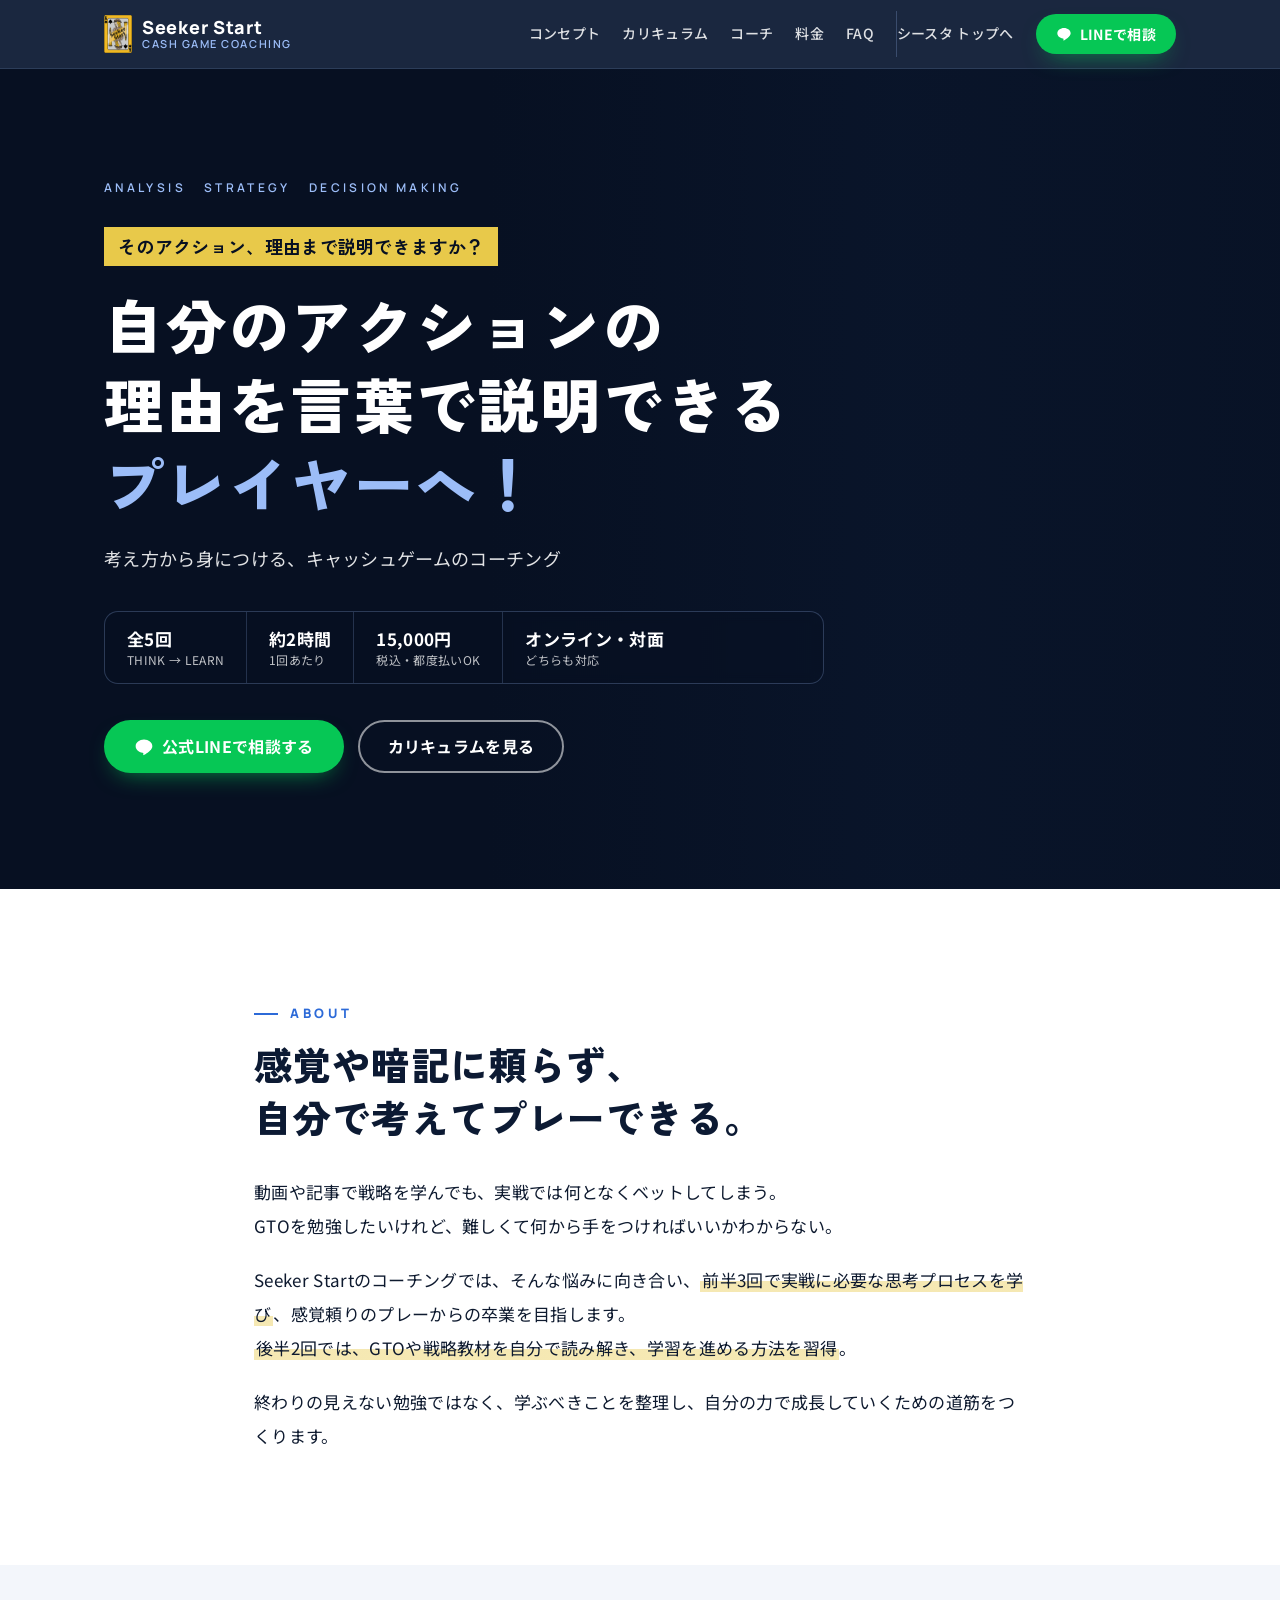
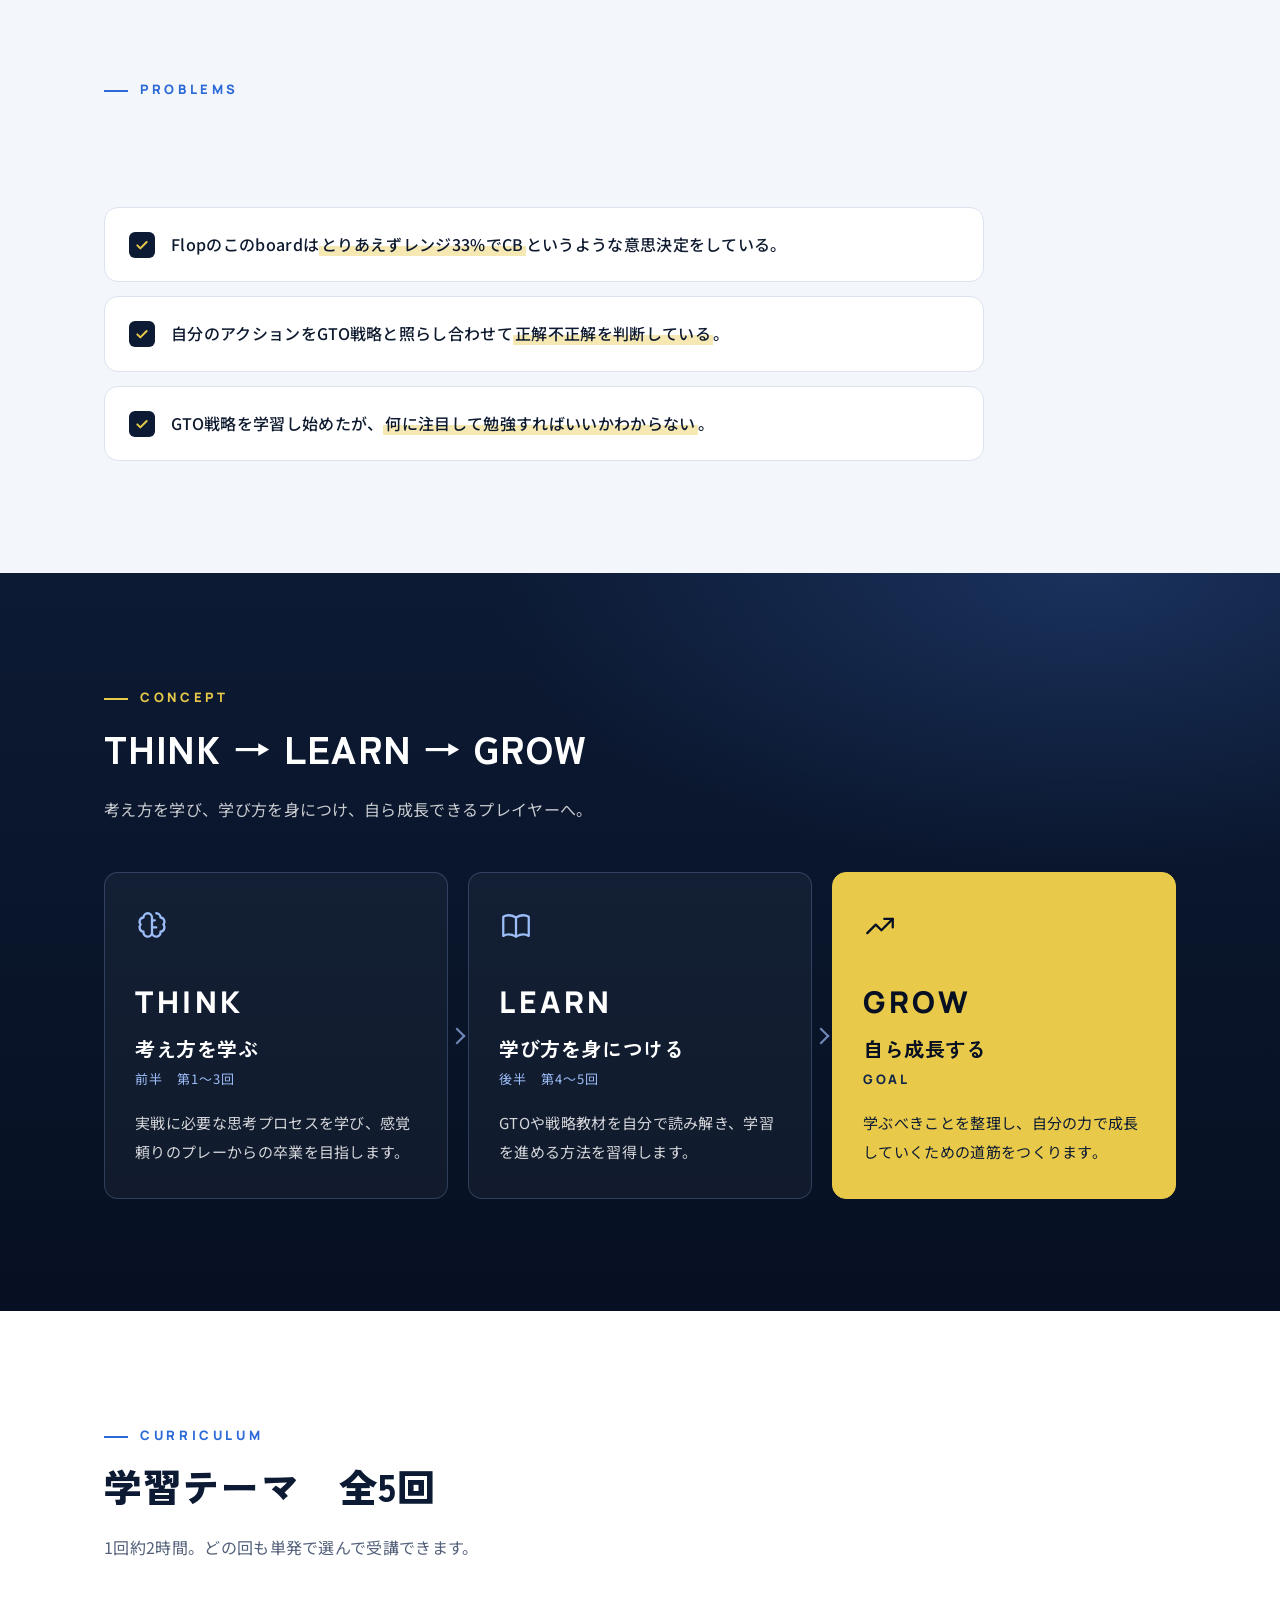
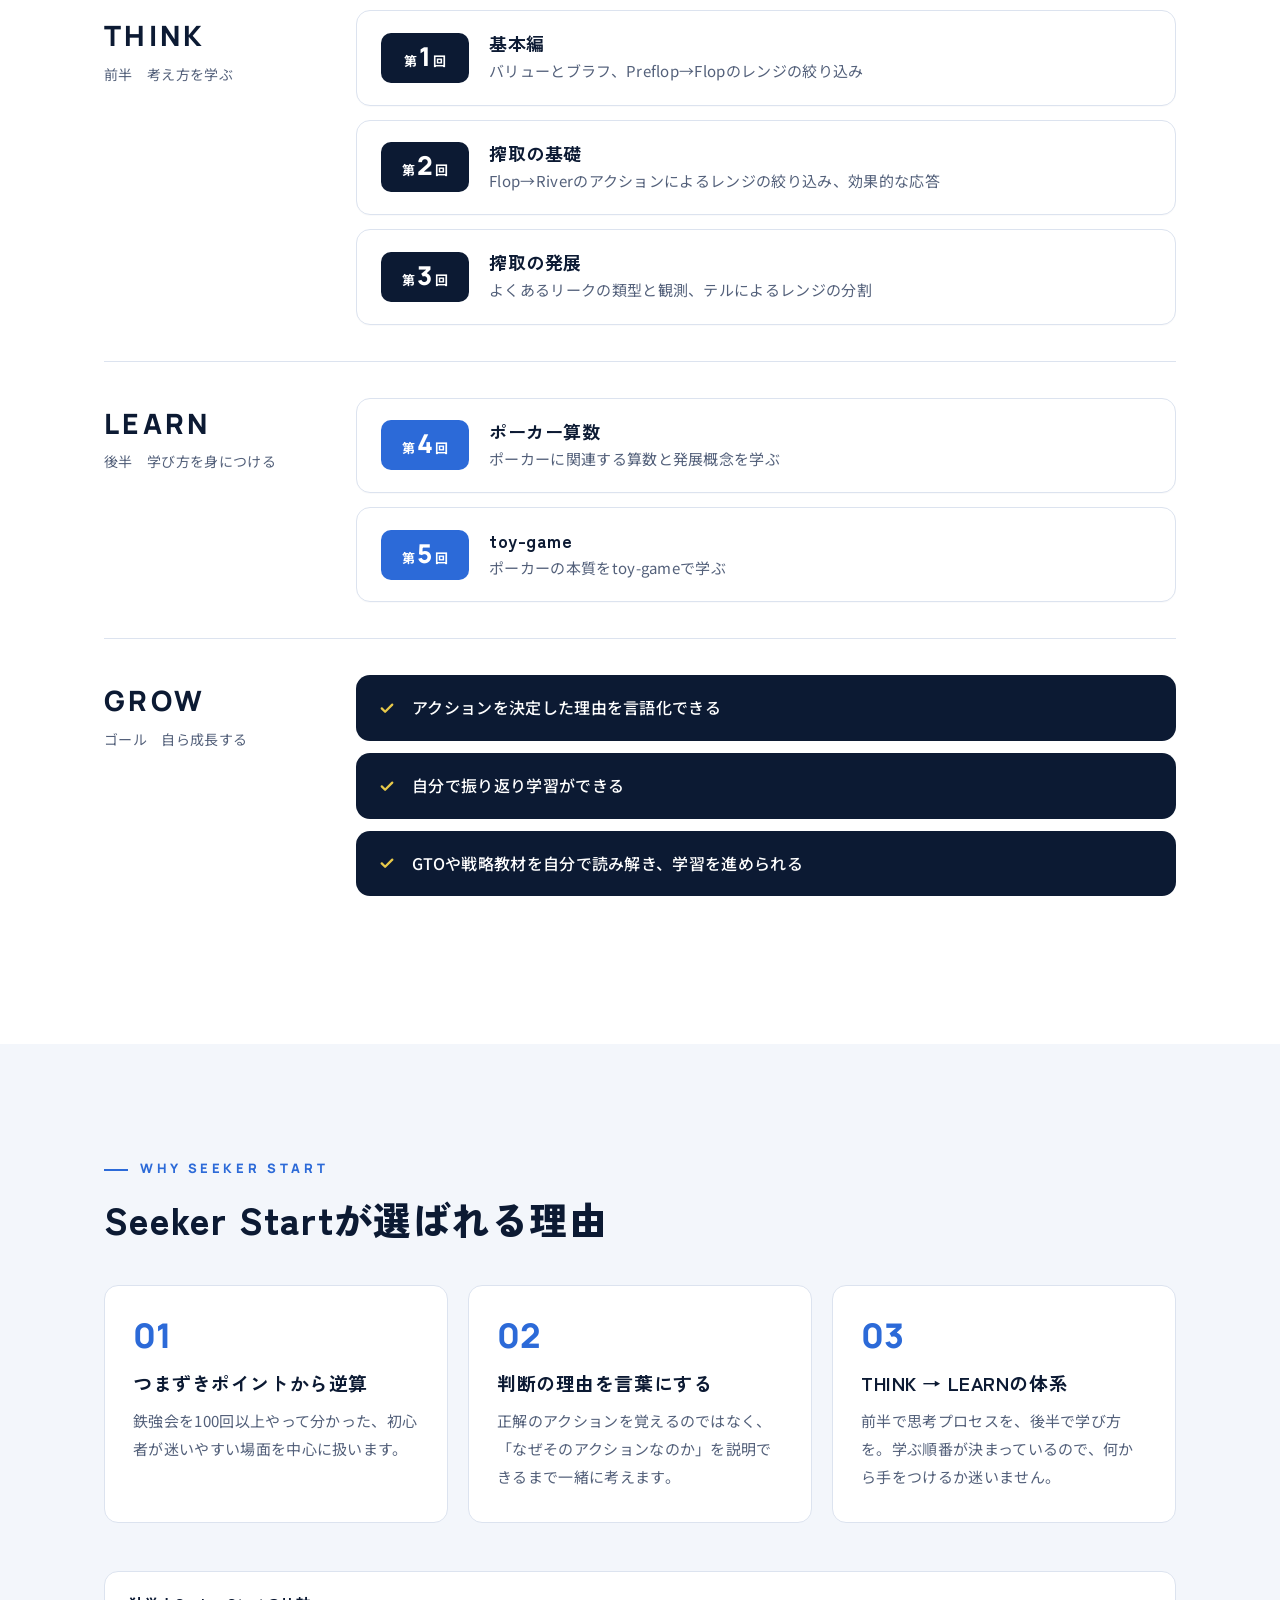
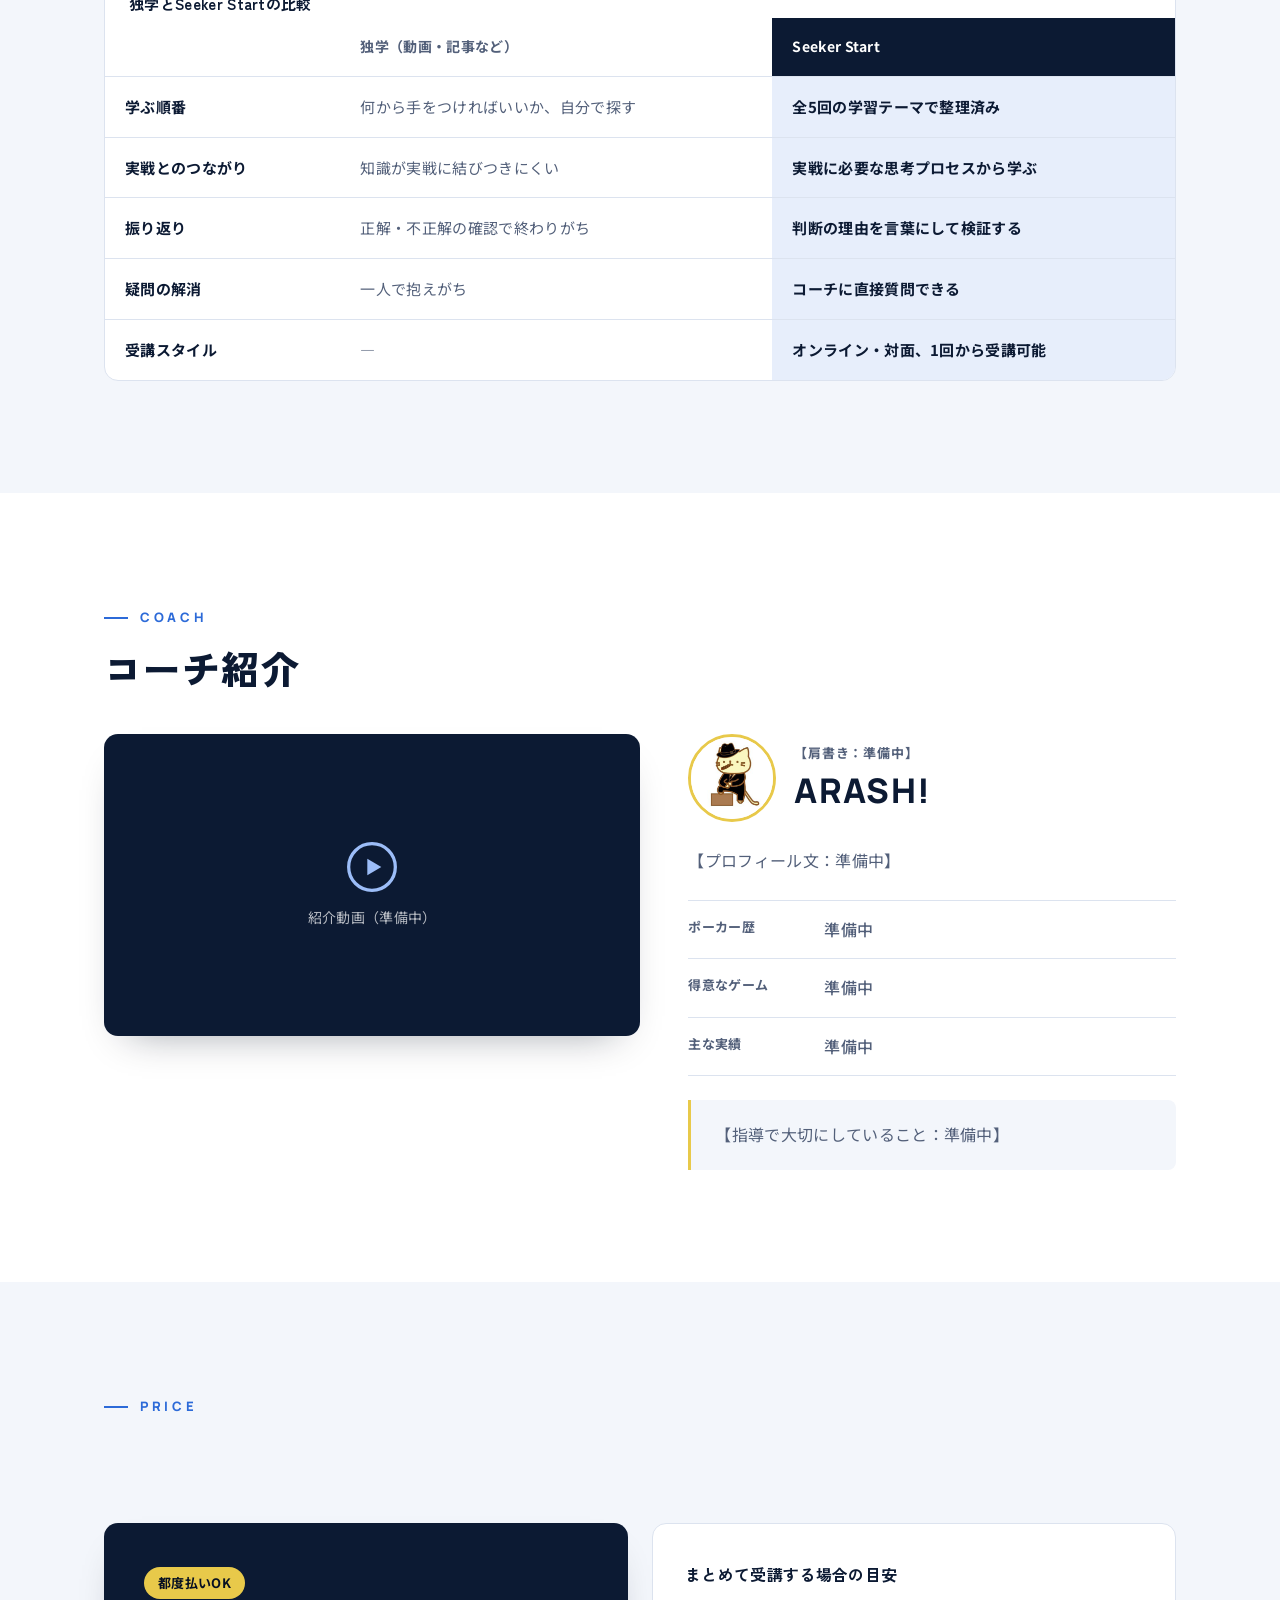
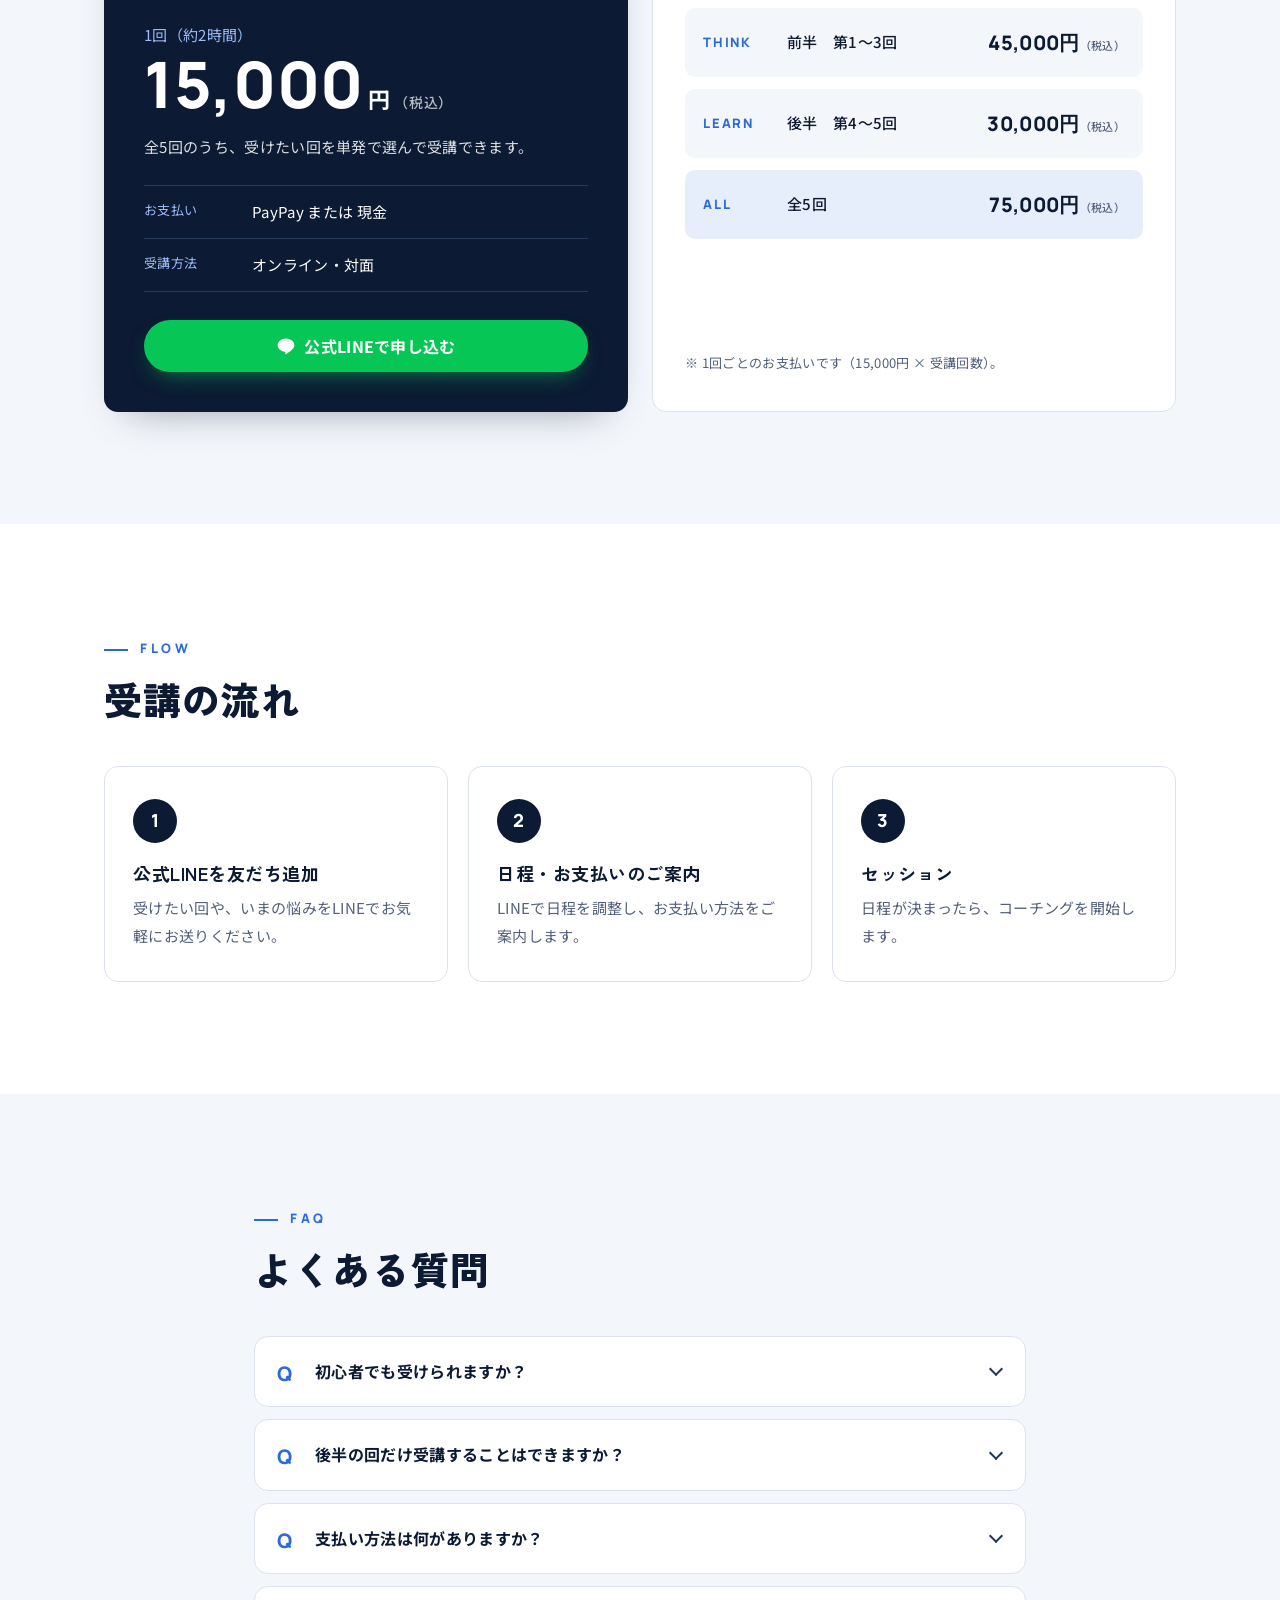
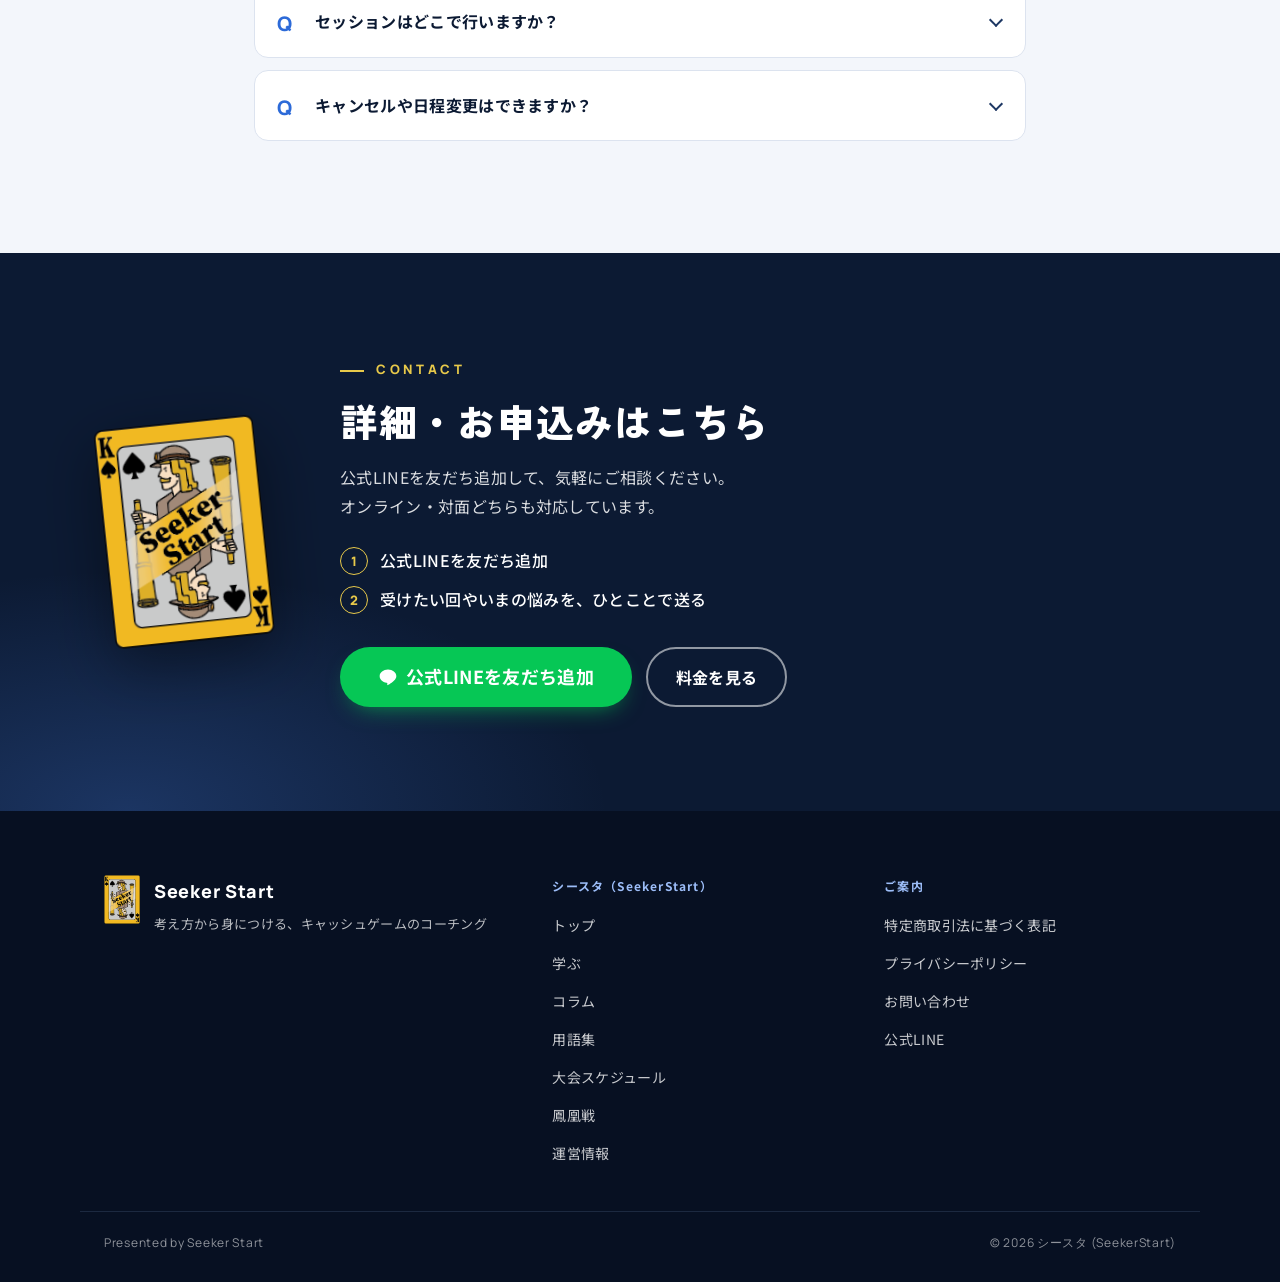
==== index.html @ 3600957d "こんな「壁」を3項目に変更 Co-Authored-By: Claude Opus 5.5 <noreply@anthropic.com> Claude-Session: https://claude" ====
<!doctype html>
<html lang="ja">
<head>
<meta charset="utf-8">
<meta name="viewport" content="width=device-width, initial-scale=1">
<!-- 練習環境（限定公開）中は検索エンジンに出さない。本番公開時にこの1行を削除 -->
<meta name="robots" content="noindex, nofollow">
<title>Seeker Start｜考え方から身につける、キャッシュゲームのコーチング</title>
<meta name="description" content="自分のアクションの理由を言葉で説明できるプレイヤーへ。感覚や暗記に頼らず、自分で考えてプレーできる。THINK→LEARN→GROWの全5回で学ぶ、キャッシュゲーム（リングゲーム）のコーチング。1回約2時間15,000円（税込）・都度払いOK。">
<meta name="theme-color" content="#0C1A33">
<meta property="og:type" content="website">
<meta property="og:title" content="Seeker Start｜キャッシュゲームのコーチング">
<meta property="og:description" content="自分のアクションの理由を言葉で説明できるプレイヤーへ。THINK→LEARN→GROWの全5回。1回約2時間15,000円（税込）・都度払いOK。">
<meta property="og:url" content="https://tkjump817-dev.github.io/seekerstart-coaching/">
<meta property="og:image" content="https://tkjump817-dev.github.io/seekerstart-coaching/images/ogp.jpg">
<meta name="twitter:card" content="summary_large_image">
<link rel="icon" href="images/logo-sm.png">
<link rel="apple-touch-icon" href="images/logo-sm.png">
<link rel="preconnect" href="https://fonts.googleapis.com">
<link rel="preconnect" href="https://fonts.gstatic.com" crossorigin>
<link rel="stylesheet" href="https://fonts.googleapis.com/css2?family=Manrope:wght@600;800&family=Noto+Sans+JP:wght@400;500;700&family=Zen+Kaku+Gothic+New:wght@700;900&display=swap">
<link rel="preload" as="image" href="images/hero.jpg" imagesrcset="images/hero-sm.jpg 960w, images/hero.jpg 1672w" imagesizes="100vw">
<link rel="stylesheet" href="style.css">
<script>document.documentElement.classList.add('js');</script>
<script src="script.js" defer></script>
</head>
<body>

<a class="skip-link" href="#main">本文へスキップ</a>

<!-- ===== ヘッダー ===== -->
<header class="site-header" id="top">
  <div class="container header-inner">
    <a class="brand" href="./" aria-label="Seeker Start トップ">
      <img src="images/logo-sm.png" alt="" width="28" height="38">
      <span class="brand-text"><span class="brand-name">Seeker Start</span><span class="brand-sub">Cash Game Coaching</span></span>
    </a>
    <button class="nav-toggle" type="button" aria-expanded="false" aria-controls="site-nav" aria-label="メニューを開く">
      <span></span><span></span><span></span>
    </button>
    <nav class="site-nav" id="site-nav" aria-label="ページ内メニュー">
      <a href="#concept">コンセプト</a>
      <a href="#curriculum">カリキュラム</a>
      <a href="#coach">コーチ</a>
      <a href="#price">料金</a>
      <a href="#faq">FAQ</a>
      <a class="nav-home" href="https://www.seekerstart.com/">シースタ トップへ</a>
      <a class="btn btn-line btn-sm" href="https://lin.ee/7NI19sO" target="_blank" rel="noopener">LINEで相談</a>
    </nav>
  </div>
</header>

<main id="main">

  <!-- ===== 1. ヒーロー ===== -->
  <section class="hero">
    <picture class="hero-bg">
      <source media="(max-width: 760px)" srcset="images/hero-sm.jpg">
      <img src="images/hero.jpg" alt="Seeker Startのロゴが入ったポーカーテーブルと、戦略を書き込んだノート" width="1672" height="941" fetchpriority="high">
    </picture>
    <div class="container hero-inner">
      <p class="hero-eyebrow"><span>ANALYSIS</span><span>STRATEGY</span><span>DECISION MAKING</span></p>
      <p class="hero-question">そのアクション、<br class="sp">理由まで説明できますか？</p>
      <h1 class="hero-title">自分のアクションの<br>理由を言葉で説明できる<br><span class="accent">プレイヤーへ！</span></h1>
      <p class="hero-catch">考え方から身につける、キャッシュゲームのコーチング</p>
      <ul class="hero-facts" aria-label="コーチングの概要">
        <li><strong>全5回</strong>THINK → LEARN</li>
        <li><strong>約2時間</strong>1回あたり</li>
        <li><strong>15,000円</strong>税込・都度払いOK</li>
        <li><strong>オンライン・対面</strong>どちらも対応</li>
      </ul>
      <div class="hero-actions">
        <a class="btn btn-line" href="https://lin.ee/7NI19sO" target="_blank" rel="noopener">公式LINEで相談する</a>
        <a class="btn btn-ghost" href="#curriculum">カリキュラムを見る</a>
      </div>
    </div>
  </section>

  <!-- ===== 2. リード（チラシ本文） ===== -->
  <section class="section intro">
    <div class="container narrow">
      <p class="label">ABOUT</p>
      <h2 class="section-title">感覚や暗記に頼らず、<br>自分で考えてプレーできる。</h2>
      <div class="intro-body">
        <p>動画や記事で戦略を学んでも、実戦では何となくベットしてしまう。<br>GTOを勉強したいけれど、難しくて何から手をつければいいかわからない。</p>
        <p>Seeker Startのコーチングでは、そんな悩みに向き合い、<mark>前半3回で実戦に必要な思考プロセスを学び</mark>、感覚頼りのプレーからの卒業を目指します。<br><mark>後半2回では、GTOや戦略教材を自分で読み解き、学習を進める方法を習得</mark>。</p>
        <p>終わりの見えない勉強ではなく、学ぶべきことを整理し、自分の力で成長していくための道筋をつくります。</p>
      </div>
    </div>
  </section>

  <!-- ===== 3. こんな「壁」 ===== -->
  <section class="section section-tint" id="problems">
    <div class="container">
      <p class="label">PROBLEMS</p>
      <h2 class="section-title">こんな「壁」を感じている方へ</h2>
      <ul class="walls">
        <li><span class="check" aria-hidden="true"></span><p>Flopのこのboardは<mark>とりあえずレンジ33%でCB</mark>というような意思決定をしている。</p></li>
        <li><span class="check" aria-hidden="true"></span><p>自分のアクションをGTO戦略と照らし合わせて<mark>正解不正解を判断している</mark>。</p></li>
        <li><span class="check" aria-hidden="true"></span><p>GTO戦略を学習し始めたが、<mark>何に注目して勉強すればいいかわからない</mark>。</p></li>
      </ul>
    </div>
  </section>

  <!-- ===== 4. コンセプト THINK → LEARN → GROW ===== -->
  <section class="section concept" id="concept">
    <div class="container">
      <p class="label label-on-dark">CONCEPT</p>
      <h2 class="section-title on-dark">THINK → LEARN → GROW</h2>
      <p class="section-lead on-dark">考え方を学び、学び方を身につけ、自ら成長できるプレイヤーへ。</p>
      <ol class="stages">
        <li class="stage">
          <svg class="stage-icon" viewBox="0 0 24 24" aria-hidden="true"><path d="M9 3a3 3 0 0 0-3 3 3 3 0 0 0-2 5 3 3 0 0 0 2 5 3 3 0 0 0 6 1V6a3 3 0 0 0-3-3Z"/><path d="M15 3a3 3 0 0 1 3 3 3 3 0 0 1 2 5 3 3 0 0 1-2 5 3 3 0 0 1-6 1"/><path d="M12 8h2M12 13h3"/></svg>
          <p class="stage-en">THINK</p>
          <h3 class="stage-title">考え方を学ぶ</h3>
          <p class="stage-when">前半　第1〜3回</p>
          <p class="stage-text">実戦に必要な思考プロセスを学び、感覚頼りのプレーからの卒業を目指します。</p>
        </li>
        <li class="stage">
          <svg class="stage-icon" viewBox="0 0 24 24" aria-hidden="true"><path d="M3 5.5C5.5 4 8.5 4 12 6c3.5-2 6.5-2 9-.5V19c-2.5-1.5-5.5-1.5-9 .5-3.5-2-6.5-2-9-.5Z"/><path d="M12 6v13.5"/></svg>
          <p class="stage-en">LEARN</p>
          <h3 class="stage-title">学び方を身につける</h3>
          <p class="stage-when">後半　第4〜5回</p>
          <p class="stage-text">GTOや戦略教材を自分で読み解き、学習を進める方法を習得します。</p>
        </li>
        <li class="stage stage-goal">
          <svg class="stage-icon" viewBox="0 0 24 24" aria-hidden="true"><path d="M3 17l6-6 4 4 8-8"/><path d="M15 7h6v6"/></svg>
          <p class="stage-en">GROW</p>
          <h3 class="stage-title">自ら成長する</h3>
          <p class="stage-when">GOAL</p>
          <p class="stage-text">学ぶべきことを整理し、自分の力で成長していくための道筋をつくります。</p>
        </li>
      </ol>
    </div>
  </section>

  <!-- ===== 5. カリキュラム（チラシ「学習テーマ」準拠） ===== -->
  <section class="section" id="curriculum">
    <div class="container">
      <p class="label">CURRICULUM</p>
      <h2 class="section-title">学習テーマ　全5回</h2>
      <p class="section-lead">1回約2時間。どの回も単発で選んで受講できます。</p>

      <div class="phase">
        <div class="phase-head">
          <p class="phase-en">THINK</p>
          <p class="phase-ja">前半　考え方を学ぶ</p>
        </div>
        <ol class="sessions">
          <li class="session">
            <p class="session-no">第<span>1</span>回</p>
            <div><h3>基本編</h3><p>バリューとブラフ、Preflop→Flopのレンジの絞り込み</p></div>
          </li>
          <li class="session">
            <p class="session-no">第<span>2</span>回</p>
            <div><h3>搾取の基礎</h3><p>Flop→Riverのアクションによるレンジの絞り込み、効果的な応答</p></div>
          </li>
          <li class="session">
            <p class="session-no">第<span>3</span>回</p>
            <div><h3>搾取の発展</h3><p>よくあるリークの類型と観測、テルによるレンジの分割</p></div>
          </li>
        </ol>
      </div>

      <div class="phase">
        <div class="phase-head">
          <p class="phase-en">LEARN</p>
          <p class="phase-ja">後半　学び方を身につける</p>
        </div>
        <ol class="sessions" start="4">
          <li class="session">
            <p class="session-no">第<span>4</span>回</p>
            <div><h3>ポーカー算数</h3><p>ポーカーに関連する算数と発展概念を学ぶ</p></div>
          </li>
          <li class="session">
            <p class="session-no">第<span>5</span>回</p>
            <div><h3>toy-game</h3><p>ポーカーの本質をtoy-gameで学ぶ</p></div>
          </li>
        </ol>
      </div>

      <div class="phase phase-goal">
        <div class="phase-head">
          <p class="phase-en">GROW</p>
          <p class="phase-ja">ゴール　自ら成長する</p>
        </div>
        <ul class="goals">
          <li>アクションを決定した理由を言語化できる</li>
          <li>自分で振り返り学習ができる</li>
          <li>GTOや戦略教材を自分で読み解き、学習を進められる</li>
        </ul>
      </div>
    </div>
  </section>

  <!-- ===== 6. 選ばれる理由 ===== -->
  <section class="section section-tint" id="reasons">
    <div class="container">
      <p class="label">WHY SEEKER START</p>
      <h2 class="section-title">Seeker Startが選ばれる理由</h2>
      <div class="reasons">
        <div class="reason">
          <p class="reason-no">01</p>
          <h3>つまずきポイントから逆算</h3>
          <p>鉄強会を100回以上やって分かった、初心者が迷いやすい場面を中心に扱います。</p>
        </div>
        <div class="reason">
          <p class="reason-no">02</p>
          <h3>判断の理由を言葉にする</h3>
          <p>正解のアクションを覚えるのではなく、「なぜそのアクションなのか」を説明できるまで一緒に考えます。</p>
        </div>
        <div class="reason">
          <p class="reason-no">03</p>
          <h3>THINK → LEARNの体系</h3>
          <p>前半で思考プロセスを、後半で学び方を。学ぶ順番が決まっているので、何から手をつけるか迷いません。</p>
        </div>
      </div>

      <!-- 比較表：内容はチラシ・既存サイトの記載から作成。文言は要確認 -->
      <div class="compare" role="region" aria-label="独学との比較">
        <table>
          <caption>独学とSeeker Startの比較</caption>
          <thead>
            <tr><th scope="col"><span class="visually-hidden">項目</span></th><th scope="col">独学（動画・記事など）</th><th scope="col" class="is-us">Seeker Start</th></tr>
          </thead>
          <tbody>
            <tr><th scope="row">学ぶ順番</th><td>何から手をつければいいか、自分で探す</td><td class="is-us">全5回の学習テーマで整理済み</td></tr>
            <tr><th scope="row">実戦とのつながり</th><td>知識が実戦に結びつきにくい</td><td class="is-us">実戦に必要な思考プロセスから学ぶ</td></tr>
            <tr><th scope="row">振り返り</th><td>正解・不正解の確認で終わりがち</td><td class="is-us">判断の理由を言葉にして検証する</td></tr>
            <tr><th scope="row">疑問の解消</th><td>一人で抱えがち</td><td class="is-us">コーチに直接質問できる</td></tr>
            <tr><th scope="row">受講スタイル</th><td>―</td><td class="is-us">オンライン・対面、1回から受講可能</td></tr>
          </tbody>
        </table>
      </div>
    </div>
  </section>

  <!-- ===== 7. コーチ紹介（ARASH!） 素材待ちの箇所は data-pending ===== -->
  <section class="section" id="coach">
    <div class="container">
      <p class="label">COACH</p>
      <h2 class="section-title">コーチ紹介</h2>
      <article class="coach">
        <!-- 紹介動画：YouTubeのURLが届いたら差し替え -->
        <div class="coach-video" data-pending>
          <div class="video-placeholder">
            <svg viewBox="0 0 24 24" aria-hidden="true"><circle cx="12" cy="12" r="10"/><path d="M10 8.5v7l6-3.5z"/></svg>
            <p>紹介動画（準備中）</p>
          </div>
        </div>
        <div class="coach-profile">
          <div class="coach-head">
            <img class="coach-icon" src="images/coach-arash.jpg" alt="ARASH!のアイコン" width="96" height="96">
            <div>
              <p class="coach-role" data-pending>【肩書き：準備中】</p>
              <h3 class="coach-name">ARASH!</h3>
            </div>
          </div>
          <p class="coach-bio" data-pending>【プロフィール文：準備中】</p>
          <dl class="coach-data">
            <div><dt>ポーカー歴</dt><dd data-pending>準備中</dd></div>
            <div><dt>得意なゲーム</dt><dd data-pending>準備中</dd></div>
            <div><dt>主な実績</dt><dd data-pending>準備中</dd></div>
          </dl>
          <blockquote class="coach-message" data-pending>【指導で大切にしていること：準備中】</blockquote>
        </div>
      </article>
    </div>
  </section>

  <!-- ===== 8. 料金 ===== -->
  <section class="section section-tint" id="price">
    <div class="container">
      <p class="label">PRICE</p>
      <h2 class="section-title">料金</h2>
      <div class="price-main">
        <div class="price-card">
          <p class="price-badge">都度払いOK</p>
          <p class="price-unit">1回（約2時間）</p>
          <p class="price-value">15,000<span>円</span><small>（税込）</small></p>
          <p class="price-note">全5回のうち、受けたい回を単発で選んで受講できます。</p>
          <ul class="price-meta">
            <li><span>お支払い</span>PayPay または 現金</li>
            <li><span>受講方法</span>オンライン・対面</li>
          </ul>
          <a class="btn btn-line" href="https://lin.ee/7NI19sO" target="_blank" rel="noopener">公式LINEで申し込む</a>
        </div>
        <div class="price-sets">
          <p class="price-sets-title">まとめて受講する場合の目安</p>
          <div class="price-set">
            <p class="price-set-en">THINK</p>
            <p class="price-set-name">前半　第1〜3回</p>
            <p class="price-set-value">45,000円<small>（税込）</small></p>
          </div>
          <div class="price-set">
            <p class="price-set-en">LEARN</p>
            <p class="price-set-name">後半　第4〜5回</p>
            <p class="price-set-value">30,000円<small>（税込）</small></p>
          </div>
          <div class="price-set price-set-all">
            <p class="price-set-en">ALL</p>
            <p class="price-set-name">全5回</p>
            <p class="price-set-value">75,000円<small>（税込）</small></p>
          </div>
          <p class="price-sets-note">※ 1回ごとのお支払いです（15,000円 × 受講回数）。</p>
        </div>
      </div>
    </div>
  </section>

  <!-- ===== 9. 受講の流れ ===== -->
  <section class="section" id="flow">
    <div class="container">
      <p class="label">FLOW</p>
      <h2 class="section-title">受講の流れ</h2>
      <ol class="flow">
        <li><span class="flow-no">1</span><h3>公式LINEを友だち追加</h3><p>受けたい回や、いまの悩みをLINEでお気軽にお送りください。</p></li>
        <li><span class="flow-no">2</span><h3>日程・お支払いのご案内</h3><p>LINEで日程を調整し、お支払い方法をご案内します。</p></li>
        <li><span class="flow-no">3</span><h3>セッション</h3><p>日程が決まったら、コーチングを開始します。</p></li>
      </ol>
    </div>
  </section>

  <!-- ===== 10. FAQ ===== -->
  <section class="section section-tint" id="faq">
    <div class="container narrow">
      <p class="label">FAQ</p>
      <h2 class="section-title">よくある質問</h2>
      <div class="faq">
        <details><summary>初心者でも受けられますか？</summary><div class="faq-a"><p>はい。ルールを把握していれば大丈夫です。レベルに合わせて進め方を決めます。</p></div></details>
        <details><summary>後半の回だけ受講することはできますか？</summary><div class="faq-a"><p>はい。全5回のどの回も、単発で選んで受講できます。</p></div></details>
        <details><summary>支払い方法は何がありますか？</summary><div class="faq-a"><p>PayPay または 現金でのお支払いです。料金は1回（約2時間）15,000円（税込）で、1回ごとの都度払いです。</p></div></details>
        <details><summary>セッションはどこで行いますか？</summary><div class="faq-a"><p>オフライン（対面）・オンラインのどちらでも受講できます。</p><p>オフライン：場所はお申し込み後に調整します。<br>オンライン：お客様のご希望のツールで行います。</p></div></details>
        <details><summary>キャンセルや日程変更はできますか？</summary><div class="faq-a"><p>受講予定日時の24時間前まで、キャンセル・日程変更が可能です。公式LINEからご連絡ください。</p></div></details>
      </div>
    </div>
  </section>

  <!-- ===== 11. 最終CTA ===== -->
  <section class="cta" id="apply">
    <div class="container cta-inner">
      <img class="cta-logo" src="images/logo.png" alt="" width="140" height="192">
      <div class="cta-body">
        <p class="label label-on-dark">CONTACT</p>
        <h2 class="cta-title">詳細・お申込みはこちら</h2>
        <p>公式LINEを友だち追加して、気軽にご相談ください。<br>オンライン・対面どちらも対応しています。</p>
        <ol class="cta-steps">
          <li><span>1</span>公式LINEを友だち追加</li>
          <li><span>2</span>受けたい回やいまの悩みを、ひとことで送る</li>
        </ol>
        <div class="cta-actions">
          <a class="btn btn-line btn-lg" href="https://lin.ee/7NI19sO" target="_blank" rel="noopener">公式LINEを友だち追加</a>
          <a class="btn btn-ghost" href="#price">料金を見る</a>
        </div>
        <!-- Googleフォーム（一時停止中）：https://docs.google.com/forms/d/e/1FAIpQLSdcC6eXLek0j-ToBz4_ScLi7vROpwDnhl6rSa1IV9TXrg1UJw/viewform -->
      </div>
    </div>
  </section>
</main>

<!-- ===== フッター ===== -->
<footer class="site-footer">
  <div class="container footer-inner">
    <div class="footer-brand">
      <img src="images/logo-sm.png" alt="" width="36" height="49" loading="lazy">
      <div>
        <p class="footer-name">Seeker Start</p>
        <p class="footer-sub">考え方から身につける、キャッシュゲームのコーチング</p>
      </div>
    </div>
    <nav class="footer-nav" aria-label="シースタ">
      <p class="footer-nav-title">シースタ（SeekerStart）</p>
      <ul>
        <li><a href="https://www.seekerstart.com/">トップ</a></li>
        <li><a href="https://www.seekerstart.com/learn">学ぶ</a></li>
        <li><a href="https://www.seekerstart.com/columns">コラム</a></li>
        <li><a href="https://www.seekerstart.com/glossary">用語集</a></li>
        <li><a href="https://www.seekerstart.com/tournaments">大会スケジュール</a></li>
        <li><a href="https://www.seekerstart.com/houou/">鳳凰戦</a></li>
        <li><a href="https://www.seekerstart.com/about">運営情報</a></li>
      </ul>
    </nav>
    <nav class="footer-nav" aria-label="規約・お問い合わせ">
      <p class="footer-nav-title">ご案内</p>
      <ul>
        <li><a href="tokushoho.html">特定商取引法に基づく表記</a></li>
        <li><a href="https://www.seekerstart.com/privacy">プライバシーポリシー</a></li>
        <li><a href="https://www.seekerstart.com/contact">お問い合わせ</a></li>
        <li><a href="https://lin.ee/7NI19sO" target="_blank" rel="noopener">公式LINE</a></li>
      </ul>
    </nav>
  </div>
  <div class="container footer-bottom">
    <p>Presented by Seeker Start</p>
    <p>© 2026 シースタ (SeekerStart)</p>
  </div>
</footer>

<!-- スマホ用 固定LINEボタン -->
<div class="sticky-cta">
  <a class="btn btn-line" href="https://lin.ee/7NI19sO" target="_blank" rel="noopener">公式LINEで相談する</a>
</div>

</body>
</html>
---- style.css ----
/* =========================================================
   Seeker Start — Cash Game Coaching
   ネイビー × ブルー（アクセントにチラシのイエロー）
   ========================================================= */
:root {
  --navy-950: #071022;
  --navy-900: #0C1A33;
  --navy-800: #132749;
  --navy-700: #1D3763;
  --blue-600: #2C6AD8;
  --blue-500: #4A86F0;
  --blue-300: #9CBDF8;
  --blue-100: #E7EEFB;
  --gold: #E8C94A;
  --gold-soft: rgba(232, 201, 74, 0.42);
  --line-green: #06C755;

  --bg: #FFFFFF;
  --bg-tint: #F3F6FB;
  --text: #0E1A2F;
  --muted: #53607A;
  --border: #DCE3EF;

  --font-body: "Noto Sans JP", "Hiragino Sans", "Hiragino Kaku Gothic ProN", "Yu Gothic", Meiryo, sans-serif;
  --font-head: "Zen Kaku Gothic New", var(--font-body);
  --font-en: "Manrope", "Helvetica Neue", Arial, sans-serif;

  --radius: 14px;
  --radius-sm: 8px;
  --container: 1120px;
  --header-h: 68px;
  --shadow: 0 18px 40px -24px rgba(7, 16, 34, 0.45);
}

*, *::before, *::after { box-sizing: border-box; }
html { scroll-behavior: smooth; scroll-padding-top: calc(var(--header-h) + 16px); -webkit-text-size-adjust: 100%; }
@media (prefers-reduced-motion: reduce) { html { scroll-behavior: auto; } }

body {
  margin: 0;
  background: var(--bg);
  color: var(--text);
  font-family: var(--font-body);
  font-size: 16px;
  line-height: 1.85;
  letter-spacing: 0.02em;
  -webkit-font-smoothing: antialiased;
}
img { max-width: 100%; height: auto; display: block; }
a { color: var(--blue-600); }
h1, h2, h3 { font-family: var(--font-head); line-height: 1.4; letter-spacing: 0.03em; word-break: auto-phrase; }
.hero-catch { word-break: auto-phrase; }
p { margin: 0; }

.container { width: 100%; max-width: var(--container); margin: 0 auto; padding: 0 24px; }
.container.narrow { max-width: 820px; }
@media (max-width: 600px) { .container { padding: 0 18px; } }

.sp { display: none; }
@media (max-width: 600px) { .sp { display: inline; } }

.visually-hidden {
  position: absolute !important; width: 1px; height: 1px; overflow: hidden;
  clip: rect(0 0 0 0); white-space: nowrap;
}
.skip-link {
  position: absolute; left: 12px; top: -60px; z-index: 100;
  background: var(--navy-900); color: #fff; padding: 10px 16px; border-radius: var(--radius-sm);
}
.skip-link:focus { top: 12px; }
:focus-visible { outline: 3px solid var(--blue-500); outline-offset: 2px; }

mark {
  background: linear-gradient(transparent 58%, var(--gold-soft) 58%);
  color: inherit; padding: 0 2px;
}

/* ---------- ボタン ---------- */
.btn {
  display: inline-flex; align-items: center; justify-content: center; gap: 8px;
  min-height: 52px; padding: 14px 28px;
  border-radius: 999px; border: 2px solid transparent;
  font-family: var(--font-body); font-weight: 700; font-size: 16px; line-height: 1.3;
  text-decoration: none; text-align: center; cursor: pointer;
  transition: transform .15s ease, background-color .15s ease, box-shadow .15s ease;
}
.btn:hover { transform: translateY(-1px); }
.btn-line { background: var(--line-green); color: #fff; box-shadow: 0 10px 24px -12px rgba(6, 199, 85, .8); }
.btn-line::before {
  content: ""; width: 20px; height: 20px; flex: none;
  background: no-repeat center/contain url("data:image/svg+xml,%3Csvg xmlns='http://www.w3.org/2000/svg' viewBox='0 0 24 24' fill='%23fff'%3E%3Cpath d='M12 3C6.5 3 2 6.6 2 11c0 3.9 3.5 7.2 8.3 7.9.3.1.8.2.9.5.1.3.1.7 0 1l-.1.8c0 .2-.2.9.8.5s5.4-3.2 7.4-5.4C20.8 14.7 22 13 22 11c0-4.4-4.5-8-10-8Z'/%3E%3C/svg%3E");
}
.btn-line:hover { background: #05B34C; }
.btn-ghost { border-color: rgba(255,255,255,.55); color: #fff; background: transparent; }
.btn-ghost:hover { background: rgba(255,255,255,.08); }
.btn-sm { min-height: 40px; padding: 8px 18px; font-size: 14px; }
.btn-sm::before { width: 16px; height: 16px; }
.btn-lg { min-height: 60px; padding: 16px 36px; font-size: 18px; }

/* ---------- ヘッダー ---------- */
.site-header {
  position: sticky; top: 0; z-index: 50;
  background: rgba(12, 26, 51, 0.94);
  backdrop-filter: saturate(140%) blur(10px);
  -webkit-backdrop-filter: saturate(140%) blur(10px);
  border-bottom: 1px solid rgba(156, 189, 248, 0.14);
  color: #fff;
}
.header-inner { display: flex; align-items: center; justify-content: space-between; gap: 16px; min-height: var(--header-h); }
.brand { display: flex; align-items: center; gap: 10px; color: #fff; text-decoration: none; }
.brand img { width: 28px; height: auto; }
.brand-text { display: flex; flex-direction: column; line-height: 1.15; }
.brand-name { font-family: var(--font-en); font-weight: 800; font-size: 18px; letter-spacing: .04em; }
.brand-sub { font-family: var(--font-en); font-weight: 600; font-size: 11px; letter-spacing: .14em; color: var(--blue-300); text-transform: uppercase; }

.site-nav { display: flex; align-items: center; gap: 4px 22px; }
.site-nav a:not(.btn) {
  color: rgba(255,255,255,.86); text-decoration: none; font-size: 14px; font-weight: 500; padding: 10px 0;
}
.site-nav a:not(.btn):hover { color: #fff; }
.site-nav .nav-home { font-size: 13px; color: var(--blue-300); padding-left: 18px; border-left: 1px solid rgba(156,189,248,.25); }

.nav-toggle { display: none; }

@media (max-width: 900px) {
  .nav-toggle {
    display: inline-flex; flex-direction: column; justify-content: center; gap: 5px;
    width: 44px; height: 44px; padding: 0 11px; background: transparent; border: 0; cursor: pointer;
  }
  .nav-toggle span { display: block; height: 2px; background: #fff; border-radius: 2px; transition: transform .2s ease, opacity .2s ease; }
  .nav-toggle[aria-expanded="true"] span:nth-child(1) { transform: translateY(7px) rotate(45deg); }
  .nav-toggle[aria-expanded="true"] span:nth-child(2) { opacity: 0; }
  .nav-toggle[aria-expanded="true"] span:nth-child(3) { transform: translateY(-7px) rotate(-45deg); }

  .site-nav {
    position: absolute; left: 0; right: 0; top: 100%;
    flex-direction: column; align-items: stretch; gap: 0;
    background: var(--navy-900); padding: 8px 24px 24px;
    border-bottom: 1px solid rgba(156,189,248,.14);
    box-shadow: var(--shadow);
  }
  .site-nav a:not(.btn) { padding: 14px 0; font-size: 16px; border-bottom: 1px solid rgba(156,189,248,.12); }
  .site-nav .nav-home { padding-left: 0; border-left: 0; }
  .site-nav .btn { margin-top: 16px; min-height: 52px; font-size: 16px; }
  /* JSが動くときだけ折りたたむ（JSなしでも全リンクに到達できる） */
  .js .site-nav { display: none; }
  .js .site-nav.is-open { display: flex; }
}

/* ---------- ヒーロー ---------- */
.hero {
  position: relative; isolation: isolate; overflow: hidden;
  background: var(--navy-950); color: #fff;
  min-height: min(92vh, 820px);
  display: flex; align-items: center;
}
.hero-bg { position: absolute; inset: 0; z-index: -2; }
.hero-bg img { width: 100%; height: 100%; object-fit: cover; object-position: 60% 50%; }
.hero::before {
  content: ""; position: absolute; inset: 0; z-index: -1;
  background:
    linear-gradient(90deg, rgba(7,16,34,.96) 0%, rgba(7,16,34,.88) 38%, rgba(12,26,51,.45) 70%, rgba(12,26,51,.25) 100%),
    linear-gradient(0deg, rgba(7,16,34,.65) 0%, rgba(7,16,34,0) 35%);
}
.hero-inner { padding-top: 72px; padding-bottom: 80px; }
.hero-eyebrow {
  display: flex; flex-wrap: wrap; gap: 6px 18px; margin-bottom: 28px;
  font-family: var(--font-en); font-weight: 600; font-size: 12px; letter-spacing: .28em; color: var(--blue-300);
}
.hero-question {
  display: inline-block; margin-bottom: 18px; padding: 6px 14px;
  background: var(--gold); color: var(--navy-950);
  font-family: var(--font-head); font-weight: 700; font-size: clamp(15px, 1.8vw, 18px); line-height: 1.5;
}
.hero-title {
  margin: 0; font-weight: 900;
  font-size: clamp(32px, 5.4vw, 60px); line-height: 1.32; letter-spacing: .04em;
}
.hero-title .accent { color: var(--blue-300); }
.hero-catch { margin-top: 20px; font-size: clamp(15px, 1.7vw, 18px); color: rgba(255,255,255,.88); }

.hero-facts {
  list-style: none; margin: 36px 0 0; padding: 0;
  display: grid; grid-template-columns: repeat(4, auto); gap: 0; justify-content: start;
  border: 1px solid rgba(156,189,248,.25); border-radius: var(--radius);
  background: rgba(7,16,34,.45); backdrop-filter: blur(6px); -webkit-backdrop-filter: blur(6px);
  max-width: 720px;
}
.hero-facts li {
  padding: 14px 22px; font-size: 12px; color: rgba(255,255,255,.75); line-height: 1.5;
  border-left: 1px solid rgba(156,189,248,.2);
}
.hero-facts li:first-child { border-left: 0; }
.hero-facts strong { display: block; font-size: 17px; color: #fff; font-weight: 700; }
.hero-actions { margin-top: 36px; display: flex; flex-wrap: wrap; gap: 14px; }

@media (max-width: 760px) {
  .hero { min-height: 0; display: block; padding-top: 56vw; }
  .hero-bg { bottom: auto; height: 62vw; }
  .hero::before {
    background: linear-gradient(180deg, rgba(7,16,34,.15) 0, rgba(7,16,34,.55) 40vw, var(--navy-950) 62vw, var(--navy-950) 100%);
  }
  .hero-inner { padding-top: 0; padding-bottom: 56px; }
  .hero-eyebrow { margin-bottom: 16px; font-size: 10px; letter-spacing: .22em; }
  .hero-title { font-size: clamp(26px, 7.6vw, 34px); }
  .hero-facts { grid-template-columns: repeat(2, 1fr); }
  .hero-facts li { border-left: 0; border-top: 1px solid rgba(156,189,248,.2); padding: 12px 16px; }
  .hero-facts li:nth-child(-n+2) { border-top: 0; }
  .hero-facts li:nth-child(even) { border-left: 1px solid rgba(156,189,248,.2); }
  .hero-actions .btn { flex: 1 1 100%; }
}

/* ---------- セクション共通 ---------- */
.section { padding: 112px 0; }
.section-tint { background: var(--bg-tint); }
@media (max-width: 760px) { .section { padding: 76px 0; } }

.label {
  font-family: var(--font-en); font-weight: 800; font-size: 13px; letter-spacing: .28em;
  color: var(--blue-600); margin-bottom: 12px;
}
.label::before { content: ""; display: inline-block; width: 24px; height: 2px; background: currentColor; vertical-align: middle; margin-right: 12px; }
.label-on-dark { color: var(--gold); }
.section-title { margin: 0 0 20px; font-size: clamp(26px, 3.4vw, 38px); font-weight: 900; color: var(--navy-900); }
.section-title.on-dark { color: #fff; }
.section-lead { margin-bottom: 48px; color: var(--muted); font-size: 16px; }
.section-lead.on-dark { color: rgba(255,255,255,.78); }

/* ---------- リード ---------- */
.intro .intro-body { display: grid; gap: 20px; margin-top: 32px; font-size: 17px; line-height: 2; }
@media (max-width: 600px) { .intro .intro-body { font-size: 16px; line-height: 1.95; } }

/* ---------- 壁 ---------- */
.walls { list-style: none; margin: 40px 0 0; padding: 0; display: grid; gap: 14px; grid-template-columns: 1fr; max-width: 880px; }
.walls li {
  display: flex; gap: 16px; align-items: flex-start;
  background: #fff; border: 1px solid var(--border); border-radius: var(--radius);
  padding: 22px 24px; font-weight: 500;
}
.walls li:last-child:nth-child(odd) { grid-column: 1 / -1; }
.check {
  flex: none; width: 26px; height: 26px; margin-top: 2px; border-radius: 6px;
  background: var(--navy-900) no-repeat center/16px url("data:image/svg+xml,%3Csvg xmlns='http://www.w3.org/2000/svg' viewBox='0 0 24 24' fill='none' stroke='%23E8C94A' stroke-width='3' stroke-linecap='round' stroke-linejoin='round'%3E%3Cpath d='M5 12.5l4.5 4.5L19 7.5'/%3E%3C/svg%3E");
}
@media (max-width: 760px) { .walls { grid-template-columns: 1fr; } }

/* ---------- コンセプト ---------- */
.concept {
  background:
    radial-gradient(1000px 500px at 85% 0%, rgba(74,134,240,.22), transparent 60%),
    linear-gradient(180deg, var(--navy-900), var(--navy-950));
  color: #fff;
}
.stages {
  list-style: none; margin: 0; padding: 0;
  display: grid; grid-template-columns: repeat(3, minmax(0, 1fr)); gap: 20px;
  counter-reset: none;
}
.stage {
  position: relative;
  background: rgba(255,255,255,.04); border: 1px solid rgba(156,189,248,.22);
  border-radius: var(--radius); padding: 36px 30px 32px;
}
.stage:not(:last-child)::after {
  content: ""; position: absolute; right: -16px; top: 50%; width: 12px; height: 12px;
  border-top: 2px solid var(--blue-300); border-right: 2px solid var(--blue-300);
  transform: translateY(-50%) rotate(45deg); opacity: .7;
}
.stage-icon { width: 34px; height: 34px; fill: none; stroke: var(--blue-300); stroke-width: 1.6; stroke-linecap: round; stroke-linejoin: round; }
.stage-en { margin-top: 22px; font-family: var(--font-en); font-weight: 800; font-size: 30px; letter-spacing: .12em; }
.stage-title { margin: 6px 0 4px; font-size: 20px; }
.stage-when { font-size: 13px; color: var(--blue-300); letter-spacing: .08em; }
.stage-text { margin-top: 18px; font-size: 15px; color: rgba(255,255,255,.82); line-height: 1.9; }
.stage-goal { background: var(--gold); border-color: var(--gold); color: var(--navy-950); }
.stage-goal .stage-icon { stroke: var(--navy-950); }
.stage-goal .stage-when { color: var(--navy-800); font-family: var(--font-en); font-weight: 800; letter-spacing: .2em; }
.stage-goal .stage-text { color: var(--navy-900); }
@media (max-width: 860px) {
  .stages { grid-template-columns: 1fr; gap: 28px; }
  .stage:not(:last-child)::after { right: auto; left: 50%; top: auto; bottom: -21px; transform: translateX(-50%) rotate(135deg); }
}

/* ---------- カリキュラム ---------- */
.phase { display: grid; grid-template-columns: 220px minmax(0, 1fr); gap: 32px; padding: 36px 0; border-top: 1px solid var(--border); }
.phase:first-of-type { border-top: 0; padding-top: 0; }
.phase-en { font-family: var(--font-en); font-weight: 800; font-size: 28px; letter-spacing: .12em; color: var(--navy-900); }
.phase-ja { font-size: 14px; color: var(--muted); }
.sessions { list-style: none; margin: 0; padding: 0; display: grid; gap: 14px; }
.session {
  display: grid; grid-template-columns: 88px minmax(0, 1fr); gap: 20px; align-items: center;
  background: #fff; border: 1px solid var(--border); border-radius: var(--radius);
  padding: 20px 24px; box-shadow: 0 1px 0 rgba(14,26,47,.02);
}
.session-no {
  display: flex; align-items: baseline; justify-content: center; gap: 2px;
  background: var(--navy-900); color: #fff; border-radius: 10px; padding: 10px 0;
  font-size: 13px; font-weight: 700;
}
.session-no span { font-family: var(--font-en); font-size: 26px; font-weight: 800; line-height: 1; }
.session h3 { margin: 0 0 2px; font-size: 18px; color: var(--navy-900); }
.session div p { color: var(--muted); font-size: 15px; line-height: 1.75; }
.phase:nth-of-type(2) .session-no { background: var(--blue-600); }
.goals { list-style: none; margin: 0; padding: 0; display: grid; gap: 12px; }
.goals li {
  position: relative; padding: 18px 24px 18px 56px;
  background: var(--navy-900); color: #fff; border-radius: var(--radius); font-weight: 500;
}
.goals li::before {
  content: ""; position: absolute; left: 22px; top: 50%; width: 18px; height: 18px; transform: translateY(-50%);
  background: no-repeat center/contain url("data:image/svg+xml,%3Csvg xmlns='http://www.w3.org/2000/svg' viewBox='0 0 24 24' fill='none' stroke='%23E8C94A' stroke-width='3' stroke-linecap='round' stroke-linejoin='round'%3E%3Cpath d='M5 12.5l4.5 4.5L19 7.5'/%3E%3C/svg%3E");
}
@media (max-width: 760px) {
  .phase { grid-template-columns: 1fr; gap: 16px; padding: 28px 0; }
  .phase-head { display: flex; align-items: baseline; gap: 12px; }
  .session { grid-template-columns: 64px minmax(0, 1fr); gap: 14px; padding: 16px; }
  .session-no { flex-direction: column; align-items: center; padding: 8px 0; font-size: 11px; }
  .session-no span { font-size: 22px; }
  .session h3 { font-size: 16px; }
  .session div p { font-size: 14px; }
}

/* ---------- 選ばれる理由 ---------- */
.reasons { display: grid; grid-template-columns: repeat(3, minmax(0, 1fr)); gap: 20px; margin-top: 40px; }
.reason { background: #fff; border-radius: var(--radius); padding: 32px 28px; border: 1px solid var(--border); }
.reason .reason-no { font-family: var(--font-en); font-weight: 800; font-size: 34px; color: var(--blue-600); line-height: 1; }
.reason h3 { margin: 18px 0 10px; font-size: 19px; color: var(--navy-900); }
.reason p { color: var(--muted); font-size: 15px; }
@media (max-width: 860px) { .reasons { grid-template-columns: 1fr; } }

.compare { margin-top: 48px; overflow-x: auto; border-radius: var(--radius); border: 1px solid var(--border); background: #fff; }
.compare table { width: 100%; min-width: 560px; border-collapse: collapse; font-size: 15px; }
.compare caption { text-align: left; padding: 18px 24px 0; font-family: var(--font-head); font-weight: 700; color: var(--navy-900); }
.compare th, .compare td { padding: 16px 20px; text-align: left; vertical-align: top; border-top: 1px solid var(--border); }
.compare thead th { border-top: 0; font-size: 14px; color: var(--muted); font-weight: 700; }
.compare tbody th { width: 22%; color: var(--navy-900); font-weight: 700; white-space: nowrap; }
.compare td { color: var(--muted); }
.compare .is-us { background: var(--blue-100); color: var(--navy-900); font-weight: 700; }
.compare thead .is-us { background: var(--navy-900); color: #fff; }
@media (max-width: 600px) {
  .compare { overflow: visible; border: 0; background: transparent; }
  .compare table, .compare tbody, .compare tr, .compare th, .compare td { display: block; min-width: 0; width: auto; }
  .compare thead { display: none; }
  .compare caption { display: block; padding: 0 0 12px; }
  .compare tr { background: #fff; border: 1px solid var(--border); border-radius: var(--radius); margin-bottom: 12px; overflow: hidden; }
  .compare tbody th { border-top: 0; padding: 14px 16px 6px; }
  .compare td { border-top: 0; padding: 4px 16px 12px; font-size: 14px; }
  .compare td::before { display: block; font-size: 11px; font-weight: 700; letter-spacing: .06em; color: var(--muted); margin-bottom: 2px; }
  .compare td:nth-of-type(1)::before { content: "独学"; }
  .compare td.is-us { padding-top: 10px; }
  .compare td.is-us::before { content: "Seeker Start"; color: var(--blue-600); }
}

/* ---------- コーチ ---------- */
.coach {
  display: grid; grid-template-columns: minmax(0, 1.1fr) minmax(0, 1fr); gap: 48px; align-items: start;
  margin-top: 40px;
}
.coach-video { aspect-ratio: 16 / 9; border-radius: var(--radius); overflow: hidden; background: var(--navy-900); box-shadow: var(--shadow); }
.coach-video iframe { width: 100%; height: 100%; border: 0; display: block; }
.video-placeholder { height: 100%; display: flex; flex-direction: column; align-items: center; justify-content: center; gap: 10px; color: rgba(255,255,255,.7); font-size: 14px; }
.video-placeholder svg { width: 56px; height: 56px; fill: none; stroke: var(--blue-300); stroke-width: 1.4; }
.video-placeholder svg path { fill: var(--blue-300); stroke: none; }
.coach-head { display: flex; align-items: center; gap: 18px; }
.coach-icon { width: 88px; height: 88px; border-radius: 50%; object-fit: cover; border: 3px solid var(--gold); background: #fff; }
.coach-role { font-size: 13px; color: var(--blue-600); font-weight: 700; letter-spacing: .06em; }
.coach-name { margin: 2px 0 0; font-family: var(--font-en); font-weight: 800; font-size: 34px; letter-spacing: .04em; color: var(--navy-900); }
.coach-bio { margin-top: 24px; color: var(--text); }
.coach-data { margin: 24px 0 0; display: grid; gap: 0; border-top: 1px solid var(--border); }
.coach-data div { display: grid; grid-template-columns: 120px minmax(0, 1fr); gap: 16px; padding: 14px 0; border-bottom: 1px solid var(--border); }
.coach-data dt { font-size: 13px; color: var(--muted); font-weight: 700; }
.coach-data dd { margin: 0; font-weight: 500; }
.coach-message {
  margin: 24px 0 0; padding: 20px 24px; border-left: 3px solid var(--gold);
  background: var(--bg-tint); border-radius: 0 var(--radius-sm) var(--radius-sm) 0; color: var(--navy-900);
}
/* 素材待ちの目印（公開前に素材を入れて data-pending を外す） */
[data-pending] { color: var(--muted); }
@media (max-width: 860px) { .coach { grid-template-columns: 1fr; gap: 32px; } }

/* ---------- 料金 ---------- */
.price-main { display: grid; grid-template-columns: minmax(0, 1fr) minmax(0, 1fr); gap: 24px; margin-top: 40px; align-items: stretch; }
.price-card {
  position: relative; background: var(--navy-900); color: #fff; border-radius: var(--radius);
  padding: 44px 40px 40px; display: flex; flex-direction: column; box-shadow: var(--shadow);
}
.price-badge {
  align-self: flex-start; background: var(--gold); color: var(--navy-950);
  font-weight: 700; font-size: 13px; padding: 4px 14px; border-radius: 999px;
}
.price-unit { margin-top: 22px; color: var(--blue-300); font-size: 15px; }
.price-value { font-family: var(--font-en); font-weight: 800; font-size: clamp(48px, 6vw, 64px); line-height: 1.1; letter-spacing: .01em; }
.price-value span { font-family: var(--font-body); font-size: 22px; font-weight: 700; margin-left: 4px; }
.price-value small { font-family: var(--font-body); font-size: 14px; font-weight: 500; color: rgba(255,255,255,.7); margin-left: 4px; }
.price-note { margin-top: 14px; color: rgba(255,255,255,.86); font-size: 15px; }
.price-meta { list-style: none; margin: 24px 0 28px; padding: 0; border-top: 1px solid rgba(156,189,248,.2); }
.price-meta li { display: grid; grid-template-columns: 96px minmax(0, 1fr); gap: 12px; padding: 12px 0; border-bottom: 1px solid rgba(156,189,248,.2); font-size: 15px; }
.price-meta span { color: var(--blue-300); font-size: 13px; }
.price-card .btn { margin-top: auto; }
.price-sets { background: #fff; border: 1px solid var(--border); border-radius: var(--radius); padding: 36px 32px; display: flex; flex-direction: column; gap: 12px; }
.price-sets-title { font-family: var(--font-head); font-weight: 700; color: var(--navy-900); margin-bottom: 6px; }
.price-set { display: grid; grid-template-columns: 72px minmax(0, 1fr) auto; gap: 12px; align-items: center; padding: 16px 18px; border-radius: 10px; background: var(--bg-tint); }
.price-set-en { font-family: var(--font-en); font-weight: 800; font-size: 13px; letter-spacing: .14em; color: var(--blue-600); }
.price-set-name { font-weight: 500; font-size: 15px; }
.price-set-value { font-family: var(--font-en); font-weight: 800; font-size: 20px; color: var(--navy-900); white-space: nowrap; }
.price-set-value small { font-family: var(--font-body); font-size: 11px; font-weight: 500; color: var(--muted); }
.price-set-all { background: var(--blue-100); }
.price-sets-note { margin-top: auto; padding-top: 8px; font-size: 13px; color: var(--muted); }
@media (max-width: 860px) {
  .price-main { grid-template-columns: 1fr; }
  .price-card { padding: 36px 24px 28px; }
  .price-sets { padding: 28px 20px; }
  .price-set { grid-template-columns: 1fr auto; }
  .price-set-en { grid-column: 1 / -1; }
}

/* ---------- 流れ ---------- */
.flow { list-style: none; margin: 40px 0 0; padding: 0; display: grid; grid-template-columns: repeat(3, minmax(0, 1fr)); gap: 20px; }
.flow li { position: relative; padding: 32px 28px; border: 1px solid var(--border); border-radius: var(--radius); background: #fff; }
.flow-no {
  display: inline-flex; align-items: center; justify-content: center;
  width: 44px; height: 44px; border-radius: 50%; background: var(--navy-900); color: #fff;
  font-family: var(--font-en); font-weight: 800; font-size: 18px;
}
.flow h3 { margin: 18px 0 8px; font-size: 18px; color: var(--navy-900); }
.flow p { color: var(--muted); font-size: 15px; }
@media (max-width: 760px) { .flow { grid-template-columns: 1fr; } }

/* ---------- FAQ ---------- */
.faq { display: grid; gap: 12px; margin-top: 40px; }
.faq details { background: #fff; border: 1px solid var(--border); border-radius: var(--radius); }
.faq summary {
  list-style: none; cursor: pointer; position: relative;
  padding: 20px 56px 20px 60px; font-weight: 700; color: var(--navy-900); min-height: 44px;
}
.faq summary::-webkit-details-marker { display: none; }
.faq summary::before {
  content: "Q"; position: absolute; left: 22px; top: 18px;
  font-family: var(--font-en); font-weight: 800; font-size: 20px; color: var(--blue-600);
}
.faq summary::after {
  content: ""; position: absolute; right: 24px; top: 50%; width: 10px; height: 10px;
  border-right: 2px solid var(--navy-700); border-bottom: 2px solid var(--navy-700);
  transform: translateY(-70%) rotate(45deg); transition: transform .2s ease;
}
.faq details[open] summary::after { transform: translateY(-30%) rotate(225deg); }
.faq-a { position: relative; padding: 0 28px 22px 60px; color: var(--muted); display: grid; gap: 8px; }
.faq-a::before {
  content: "A"; position: absolute; left: 22px; top: -2px;
  font-family: var(--font-en); font-weight: 800; font-size: 20px; color: var(--gold);
  -webkit-text-stroke: .5px var(--navy-700);
}

/* ---------- 最終CTA ---------- */
.cta {
  background:
    radial-gradient(800px 400px at 10% 100%, rgba(74,134,240,.25), transparent 60%),
    var(--navy-900);
  color: #fff; padding: 104px 0;
}
.cta-inner { display: grid; grid-template-columns: 180px minmax(0, 1fr); gap: 56px; align-items: center; }
.cta-logo { width: 160px; filter: drop-shadow(0 20px 30px rgba(0,0,0,.4)); transform: rotate(-6deg); }
.cta-title { margin: 0 0 16px; font-size: clamp(26px, 3.4vw, 38px); font-weight: 900; }
.cta-body > p:not(.label) { color: rgba(255,255,255,.85); }
.cta-steps { list-style: none; margin: 24px 0 0; padding: 0; display: grid; gap: 10px; }
.cta-steps li { display: flex; align-items: center; gap: 12px; font-weight: 500; }
.cta-steps span {
  flex: none; width: 28px; height: 28px; border-radius: 50%; border: 1px solid var(--gold); color: var(--gold);
  display: inline-flex; align-items: center; justify-content: center; font-family: var(--font-en); font-weight: 800; font-size: 13px;
}
.cta-actions { margin-top: 32px; display: flex; flex-wrap: wrap; gap: 14px; }
@media (max-width: 760px) {
  .cta { padding: 76px 0 96px; }
  .cta-inner { grid-template-columns: 1fr; gap: 28px; text-align: left; }
  .cta-logo { width: 104px; }
  .cta-actions .btn { flex: 1 1 100%; }
}

/* ---------- フッター ---------- */
.site-footer { background: var(--navy-950); color: rgba(255,255,255,.72); font-size: 14px; }
.footer-inner { display: grid; grid-template-columns: minmax(0, 1.4fr) minmax(0, 1fr) minmax(0, 1fr); gap: 40px; padding-top: 64px; padding-bottom: 40px; }
.footer-brand { display: flex; gap: 14px; align-items: flex-start; }
.footer-brand img { width: 36px; }
.footer-name { font-family: var(--font-en); font-weight: 800; font-size: 18px; color: #fff; letter-spacing: .04em; }
.footer-sub { font-size: 13px; margin-top: 4px; }
.footer-nav-title { font-size: 12px; font-weight: 700; letter-spacing: .1em; color: var(--blue-300); margin-bottom: 12px; }
.footer-nav ul { list-style: none; margin: 0; padding: 0; display: grid; gap: 4px; }
.footer-nav a { color: rgba(255,255,255,.78); text-decoration: none; display: inline-block; padding: 4px 0; }
.footer-nav a:hover { color: #fff; text-decoration: underline; }
.footer-bottom {
  display: flex; flex-wrap: wrap; justify-content: space-between; gap: 8px;
  padding-top: 20px; padding-bottom: 28px; border-top: 1px solid rgba(156,189,248,.14);
  font-family: var(--font-en); font-size: 12px; letter-spacing: .06em; color: rgba(255,255,255,.55);
}
@media (max-width: 760px) {
  .footer-inner { grid-template-columns: 1fr 1fr; gap: 32px 20px; padding-top: 48px; }
  .footer-brand { grid-column: 1 / -1; }
  .site-footer { padding-bottom: 76px; } /* 固定ボタンの分 */
}

/* ---------- スマホ用 固定LINEボタン ---------- */
.sticky-cta { display: none; }
@media (max-width: 760px) {
  .sticky-cta {
    display: block; position: fixed; left: 0; right: 0; bottom: 0; z-index: 40;
    padding: 10px 16px calc(10px + env(safe-area-inset-bottom));
    background: rgba(7,16,34,.92); backdrop-filter: blur(8px); -webkit-backdrop-filter: blur(8px);
    border-top: 1px solid rgba(156,189,248,.18);
    transition: transform .25s ease;
  }
  .sticky-cta .btn { width: 100%; min-height: 50px; }
  .js .sticky-cta { transform: translateY(110%); }
  .js .sticky-cta.is-visible { transform: none; }
}

/* ---------- スクロールで表示（JSが動くときだけ） ---------- */
.js .reveal { opacity: 0; transform: translateY(18px); transition: opacity .7s ease, transform .7s ease; }
.js .reveal.is-in { opacity: 1; transform: none; }
@media (prefers-reduced-motion: reduce) {
  .js .reveal { opacity: 1; transform: none; transition: none; }
  .btn, .sticky-cta { transition: none; }
}
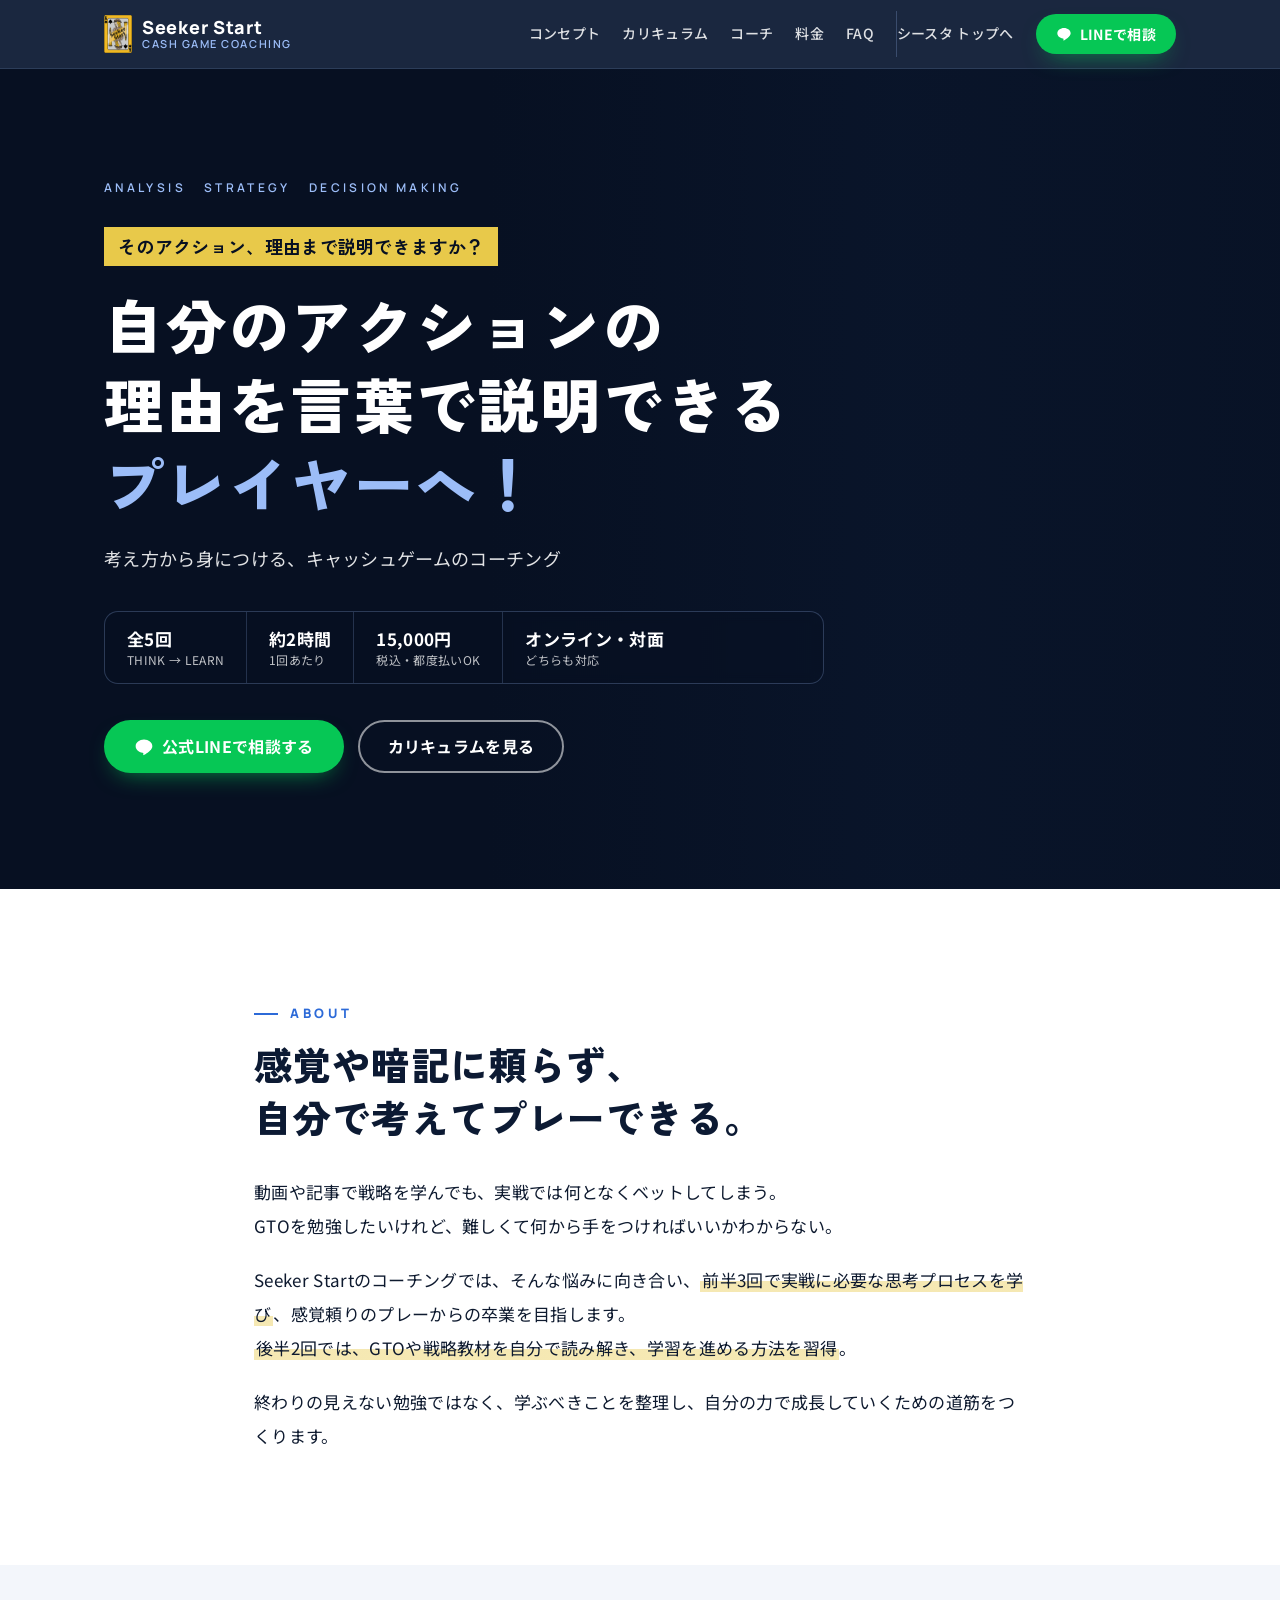
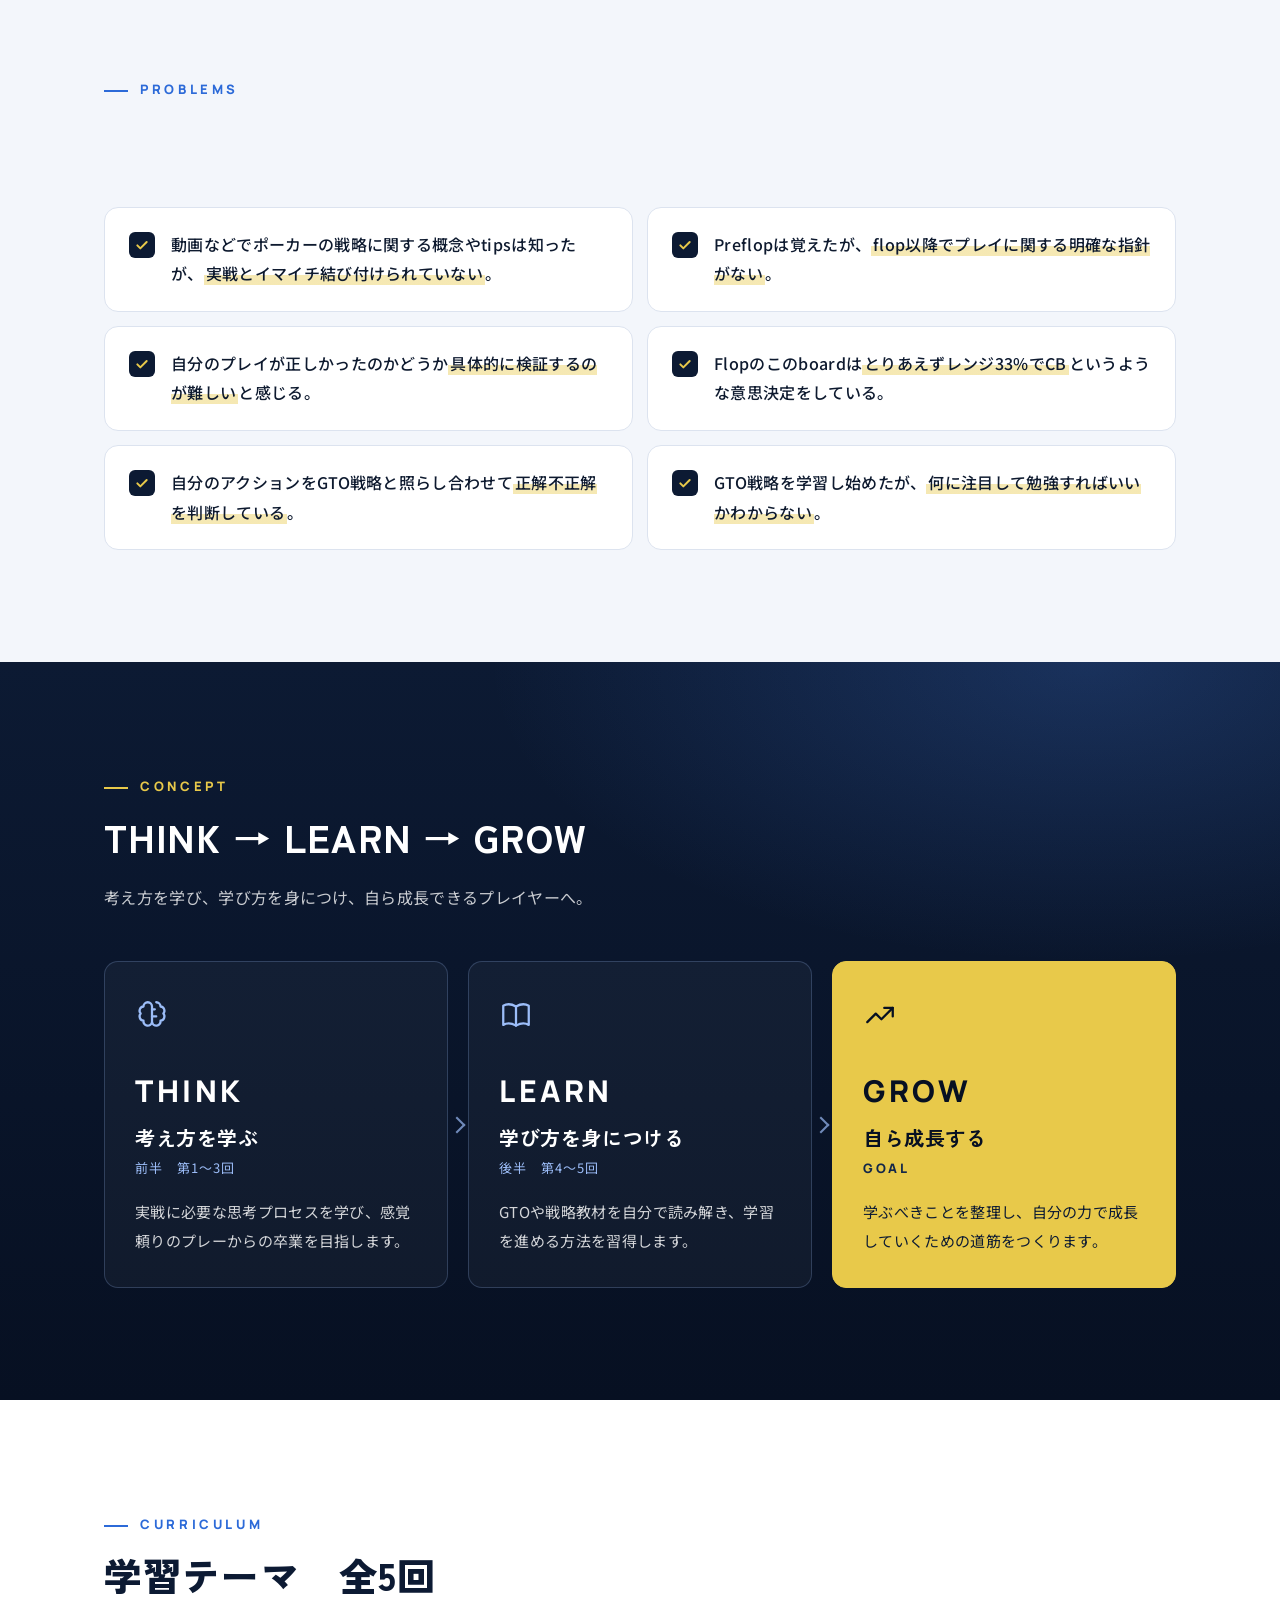
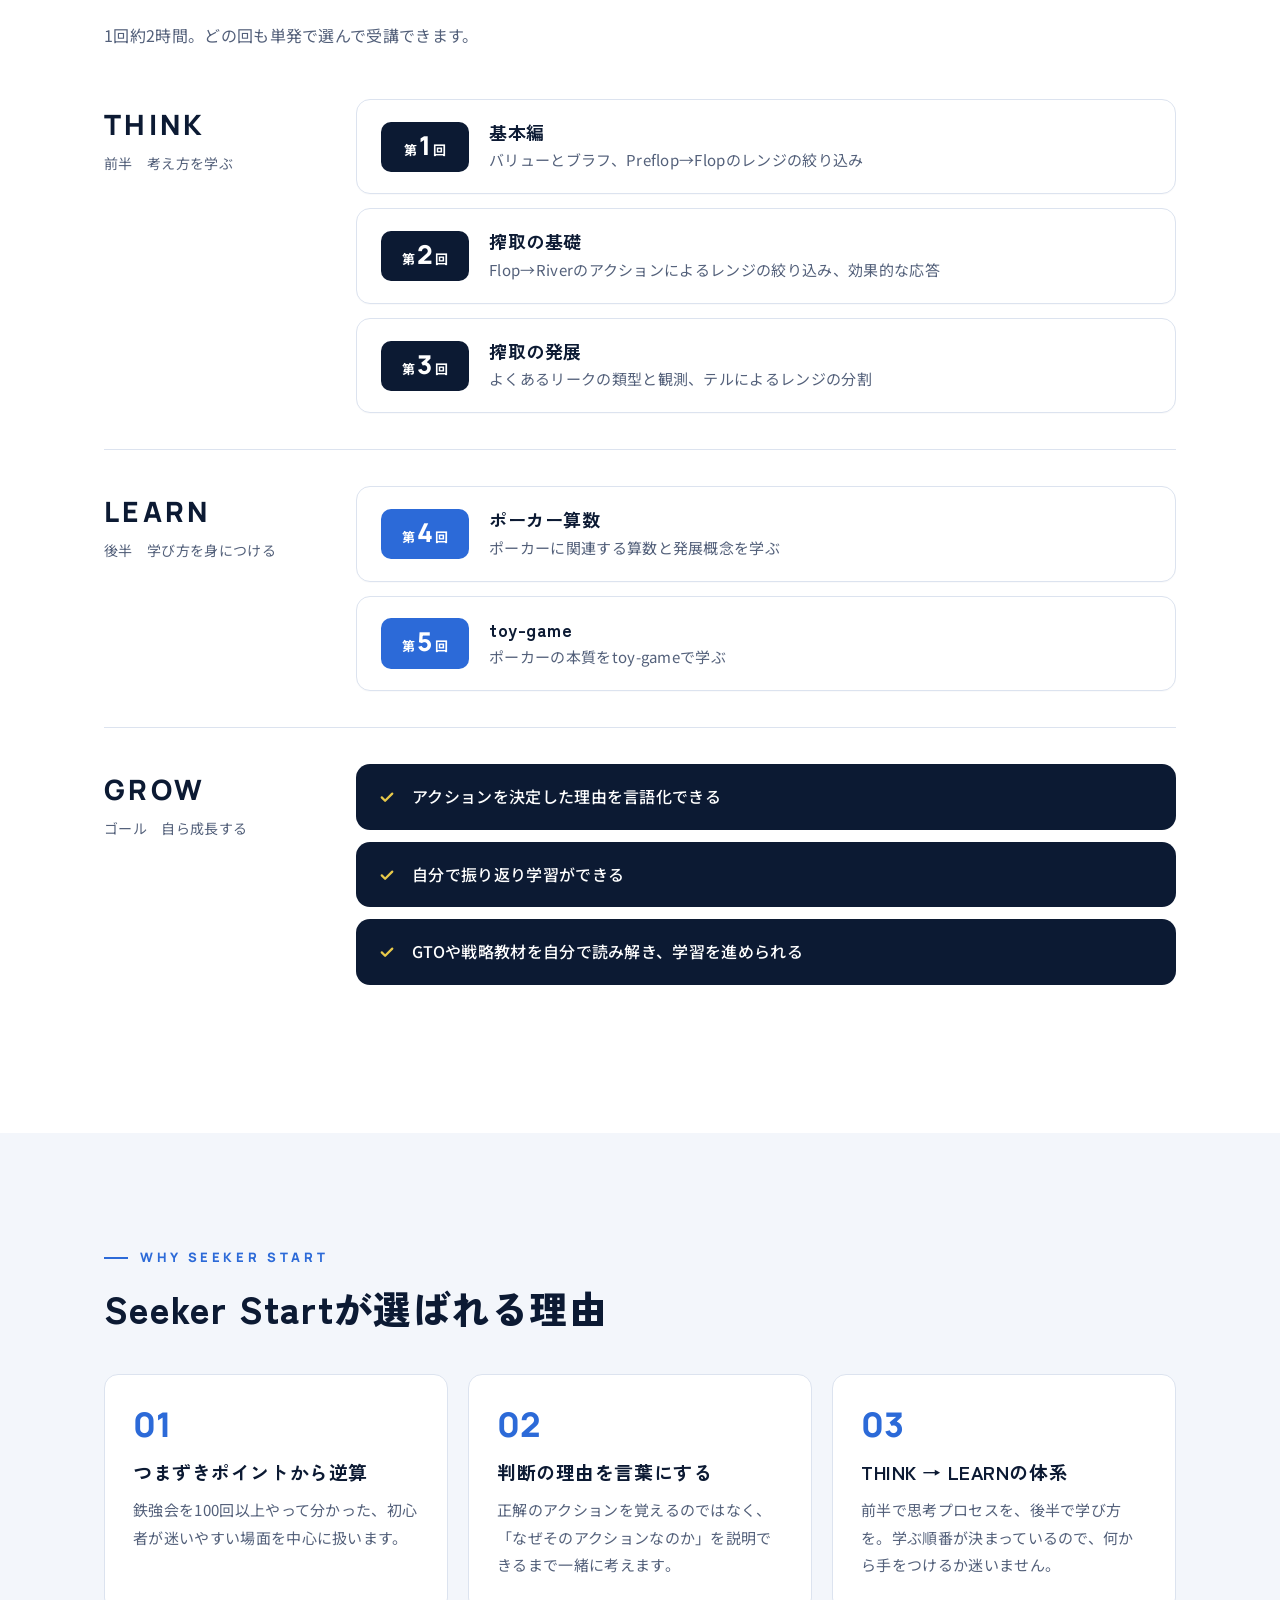
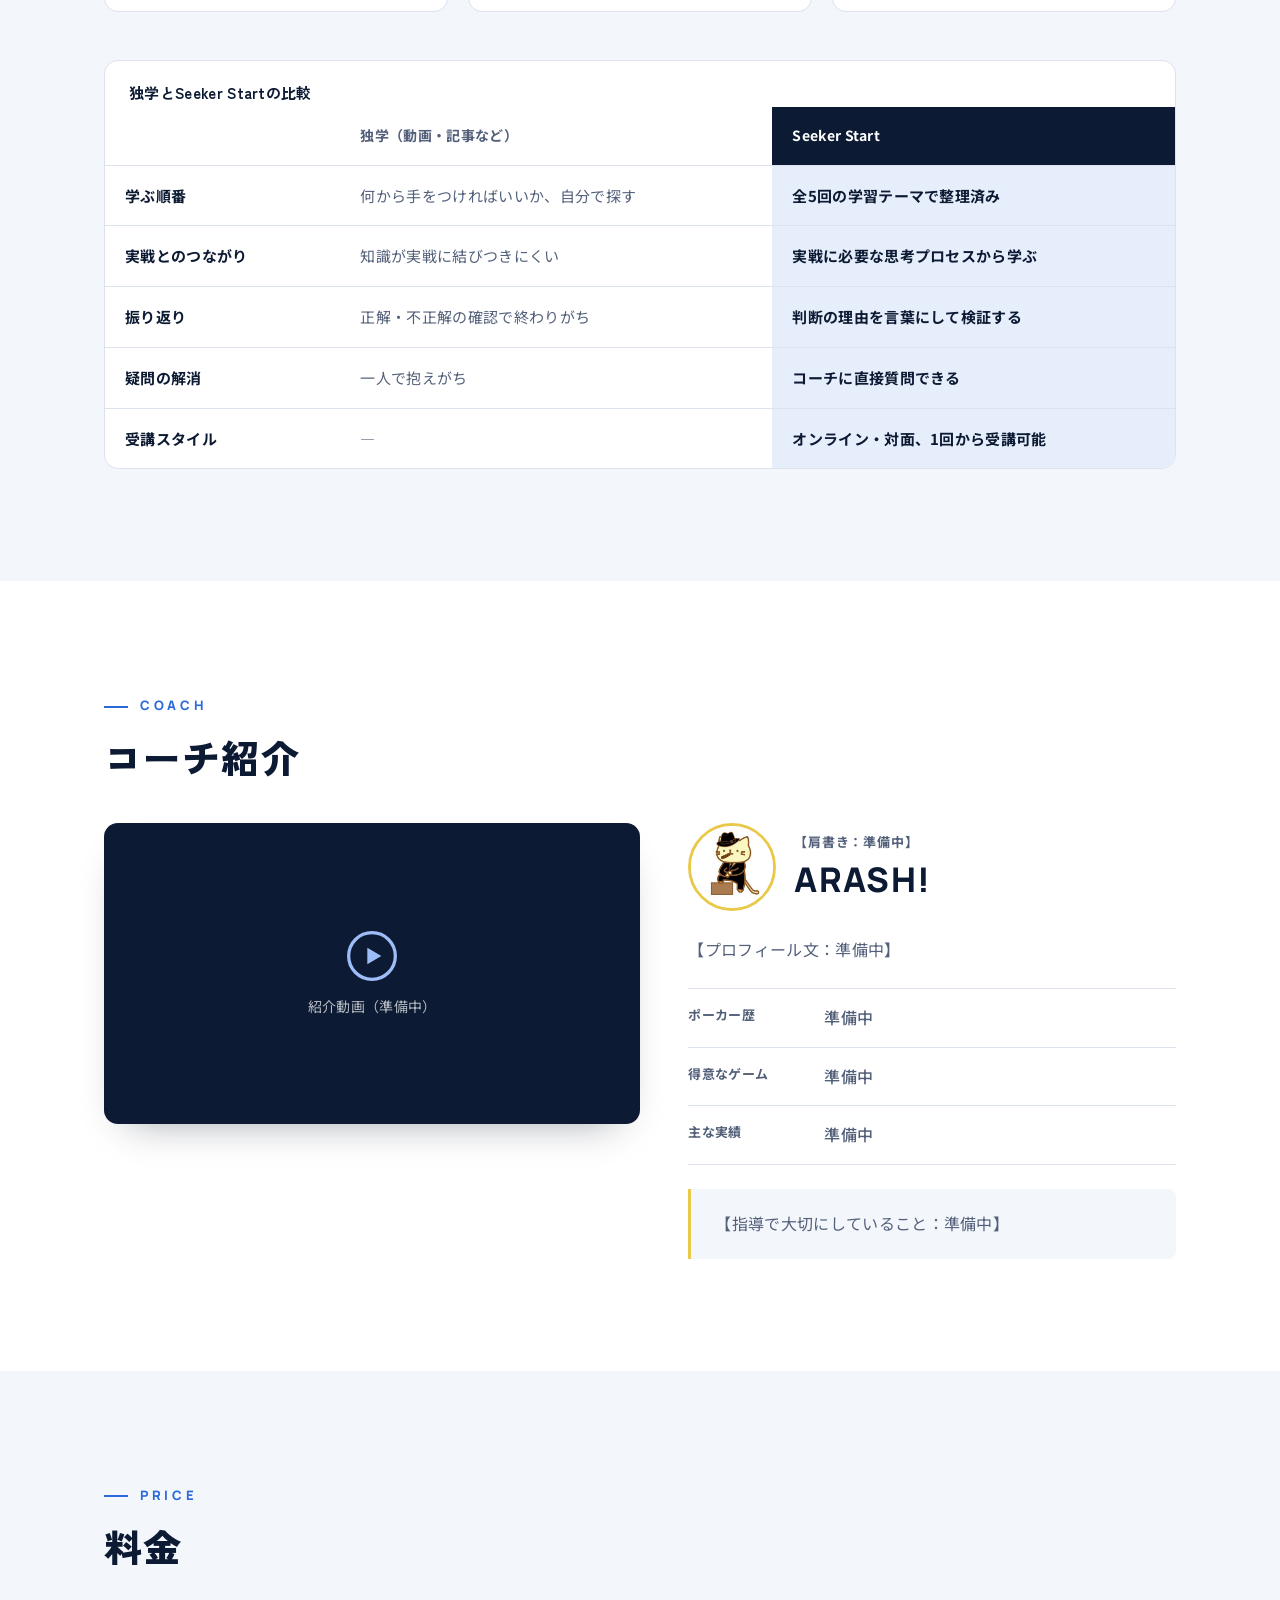
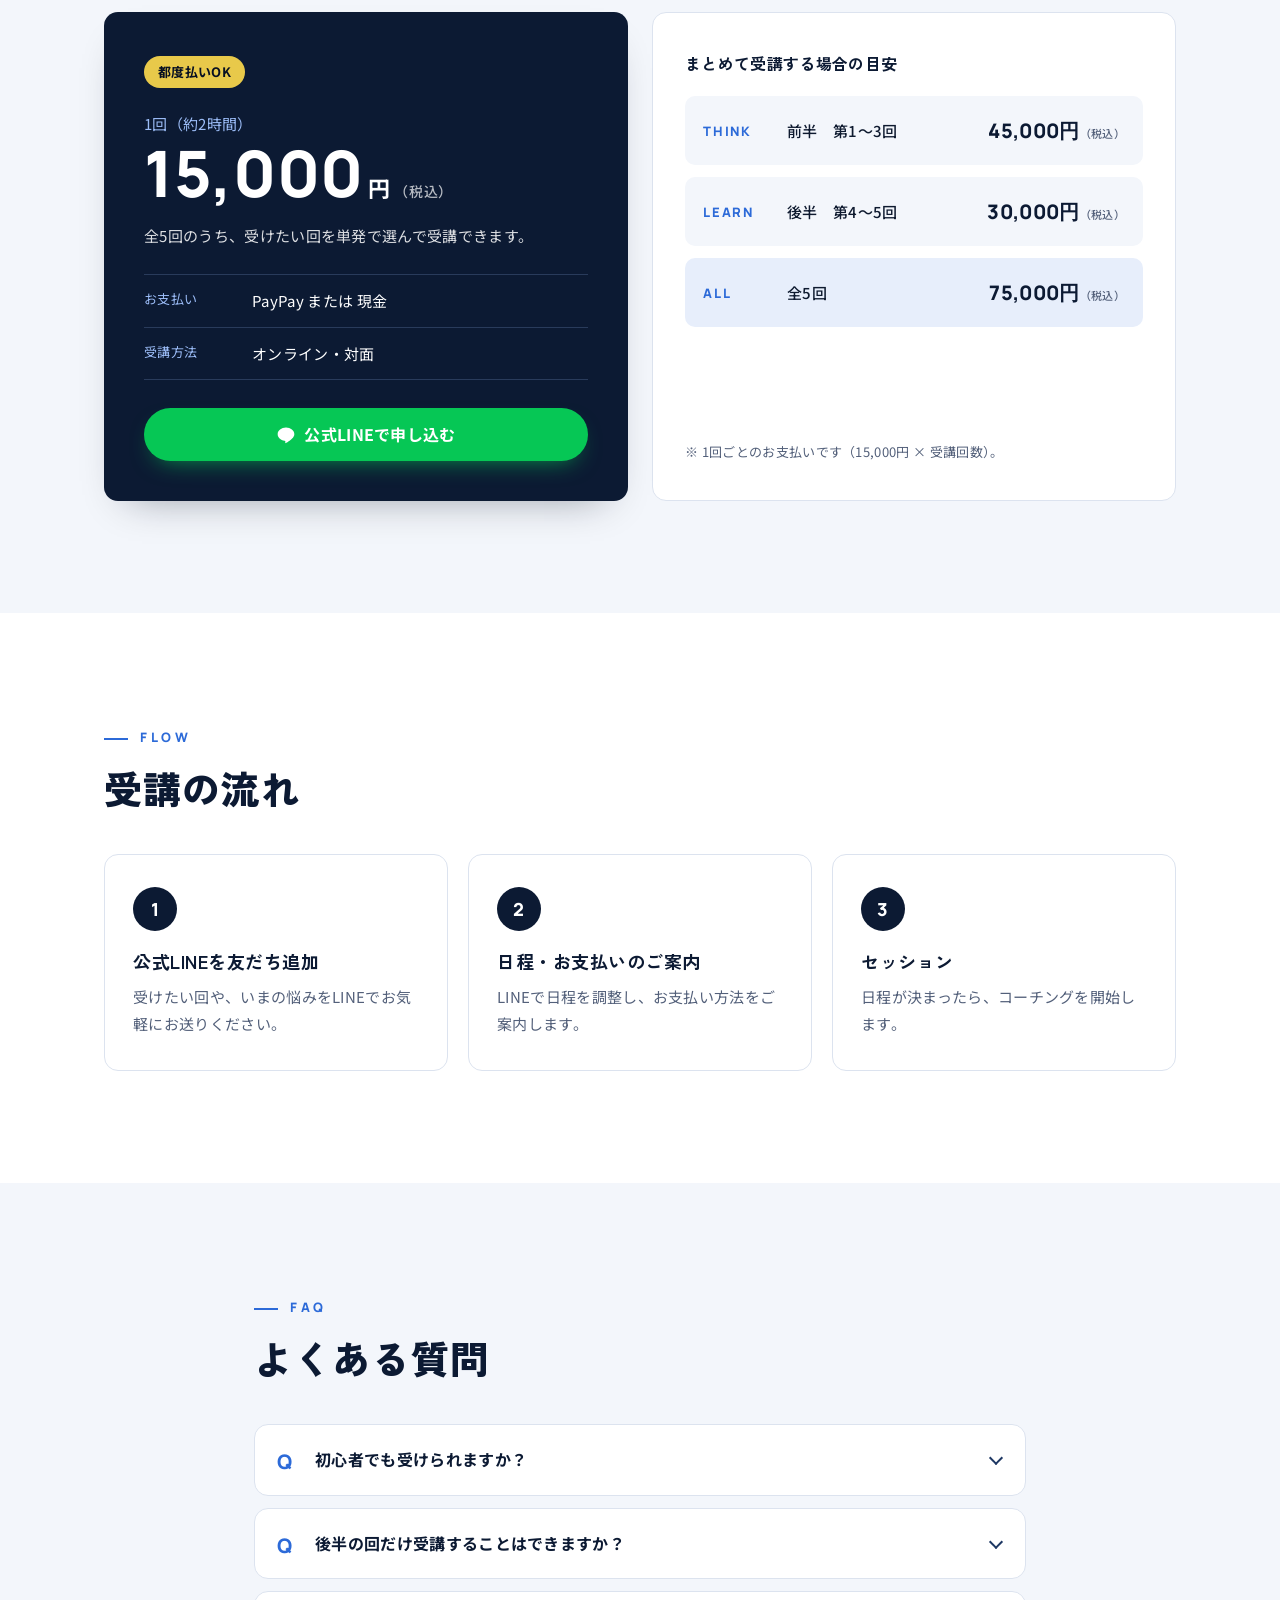
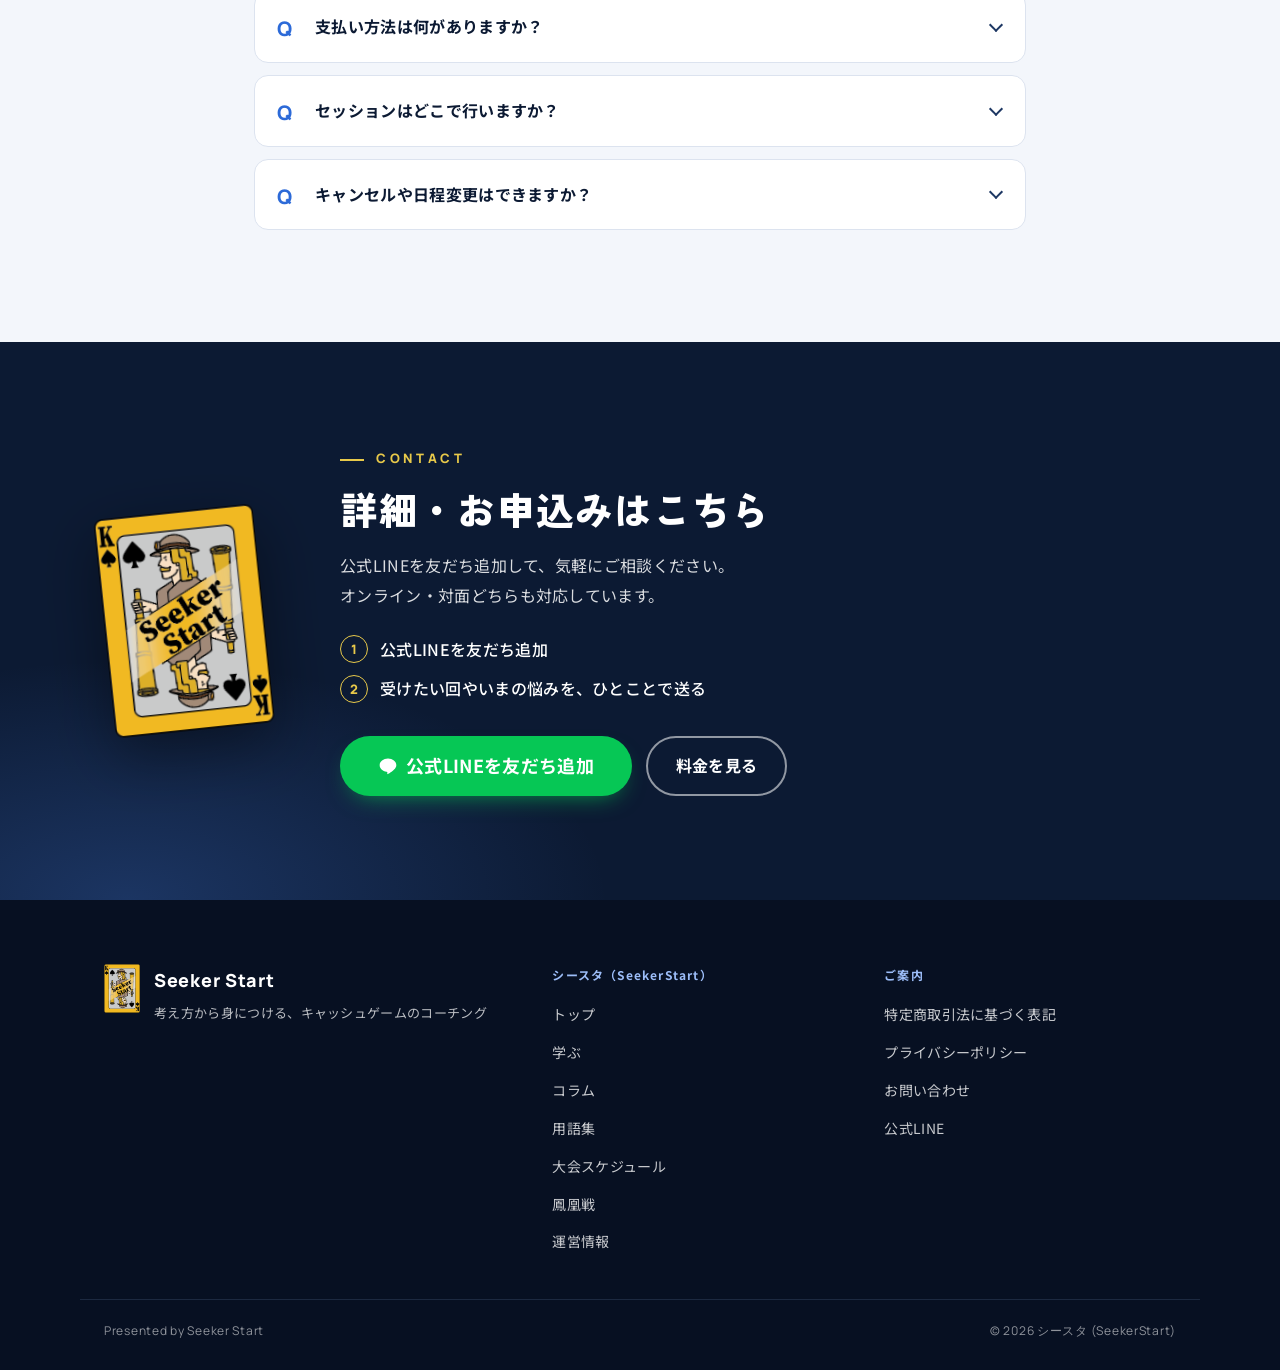
==== commit a24eae56: "こんな「壁」を6項目に変更 Co-Authored-By: Claude Opus 5.5 <noreply@anthropic.com> Claude-Session: https://claude" ====
--- a/index.html
+++ b/index.html
@@ -95,6 +95,9 @@
       <p class="label">PROBLEMS</p>
       <h2 class="section-title">こんな「壁」を感じている方へ</h2>
       <ul class="walls">
+        <li><span class="check" aria-hidden="true"></span><p>動画などでポーカーの戦略に関する概念やtipsは知ったが、<mark>実戦とイマイチ結び付けられていない</mark>。</p></li>
+        <li><span class="check" aria-hidden="true"></span><p>Preflopは覚えたが、<mark>flop以降でプレイに関する明確な指針がない</mark>。</p></li>
+        <li><span class="check" aria-hidden="true"></span><p>自分のプレイが正しかったのかどうか<mark>具体的に検証するのが難しい</mark>と感じる。</p></li>
         <li><span class="check" aria-hidden="true"></span><p>Flopのこのboardは<mark>とりあえずレンジ33%でCB</mark>というような意思決定をしている。</p></li>
         <li><span class="check" aria-hidden="true"></span><p>自分のアクションをGTO戦略と照らし合わせて<mark>正解不正解を判断している</mark>。</p></li>
         <li><span class="check" aria-hidden="true"></span><p>GTO戦略を学習し始めたが、<mark>何に注目して勉強すればいいかわからない</mark>。</p></li>
--- a/style.css
+++ b/style.css
@@ -231,7 +231,7 @@
 @media (max-width: 600px) { .intro .intro-body { font-size: 16px; line-height: 1.95; } }
 
 /* ---------- 壁 ---------- */
-.walls { list-style: none; margin: 40px 0 0; padding: 0; display: grid; gap: 14px; grid-template-columns: 1fr; max-width: 880px; }
+.walls { list-style: none; margin: 40px 0 0; padding: 0; display: grid; gap: 14px; grid-template-columns: repeat(2, minmax(0, 1fr)); }
 .walls li {
   display: flex; gap: 16px; align-items: flex-start;
   background: #fff; border: 1px solid var(--border); border-radius: var(--radius);
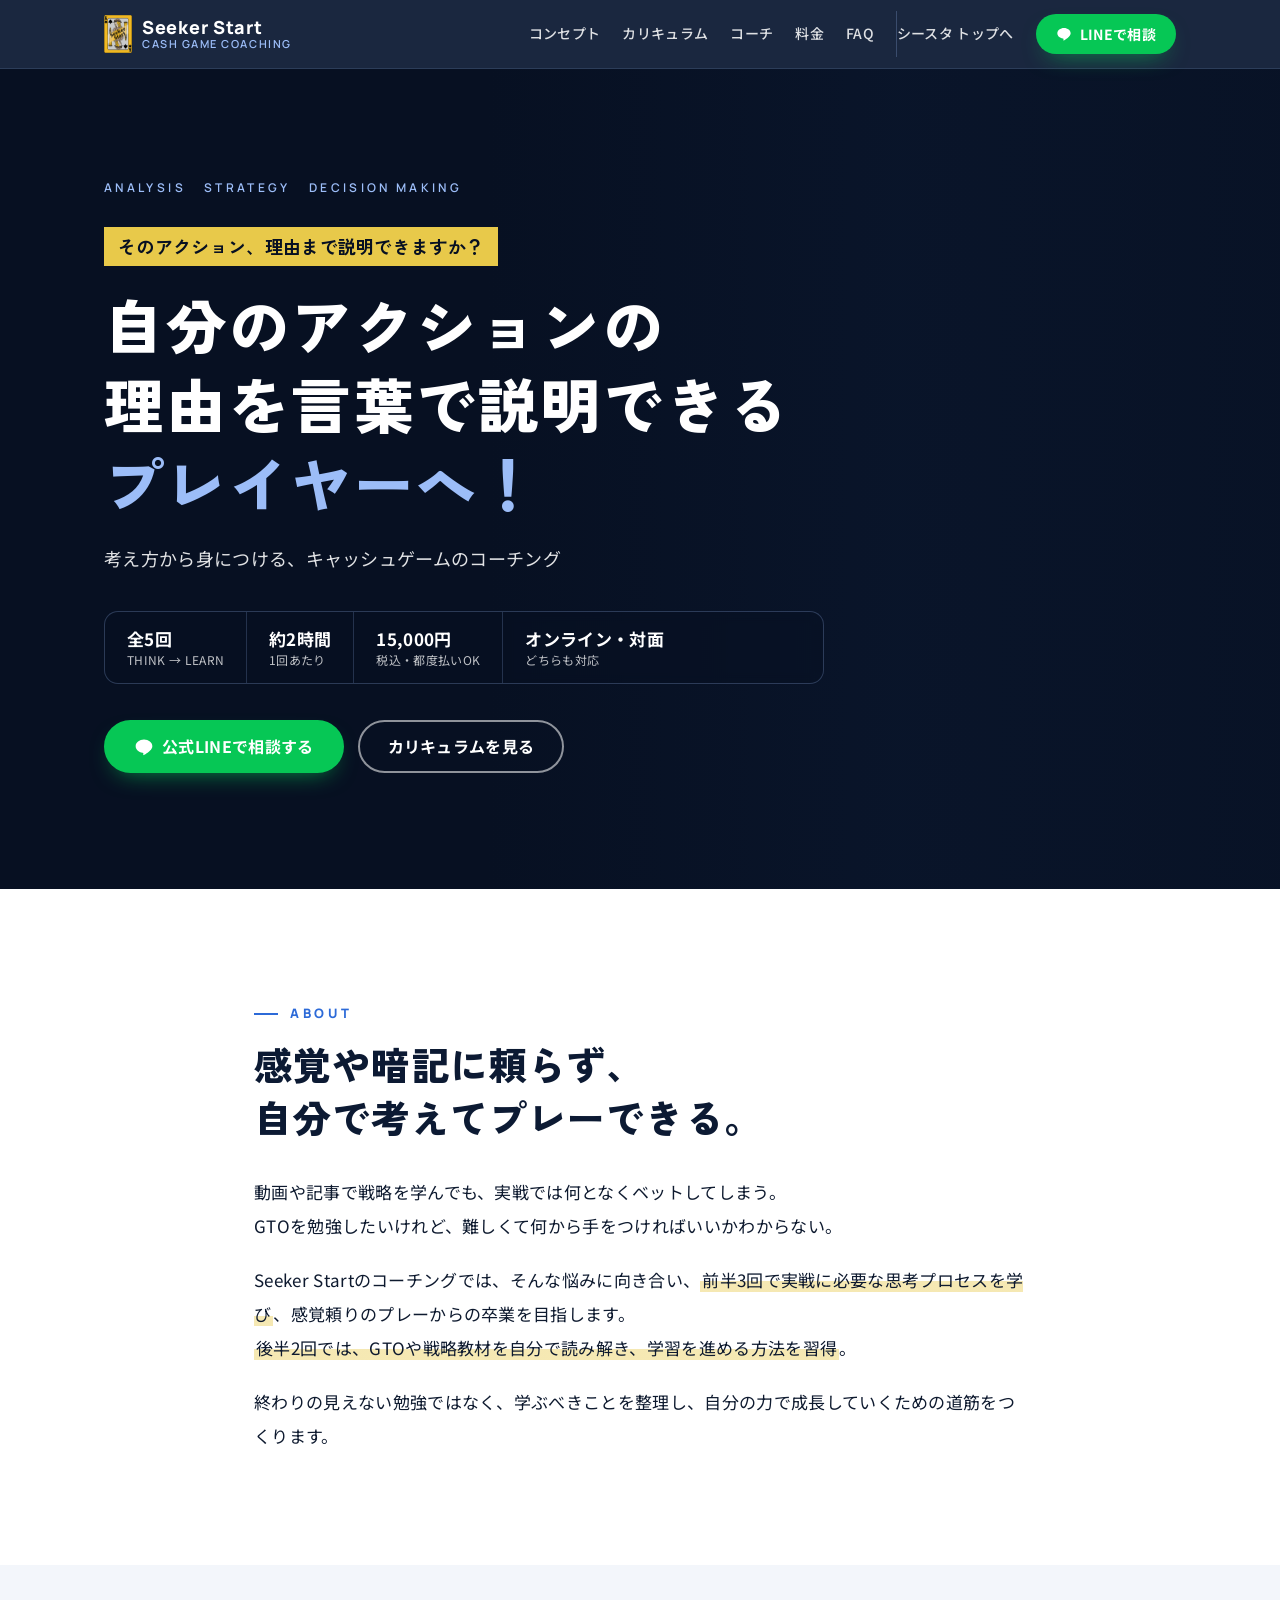
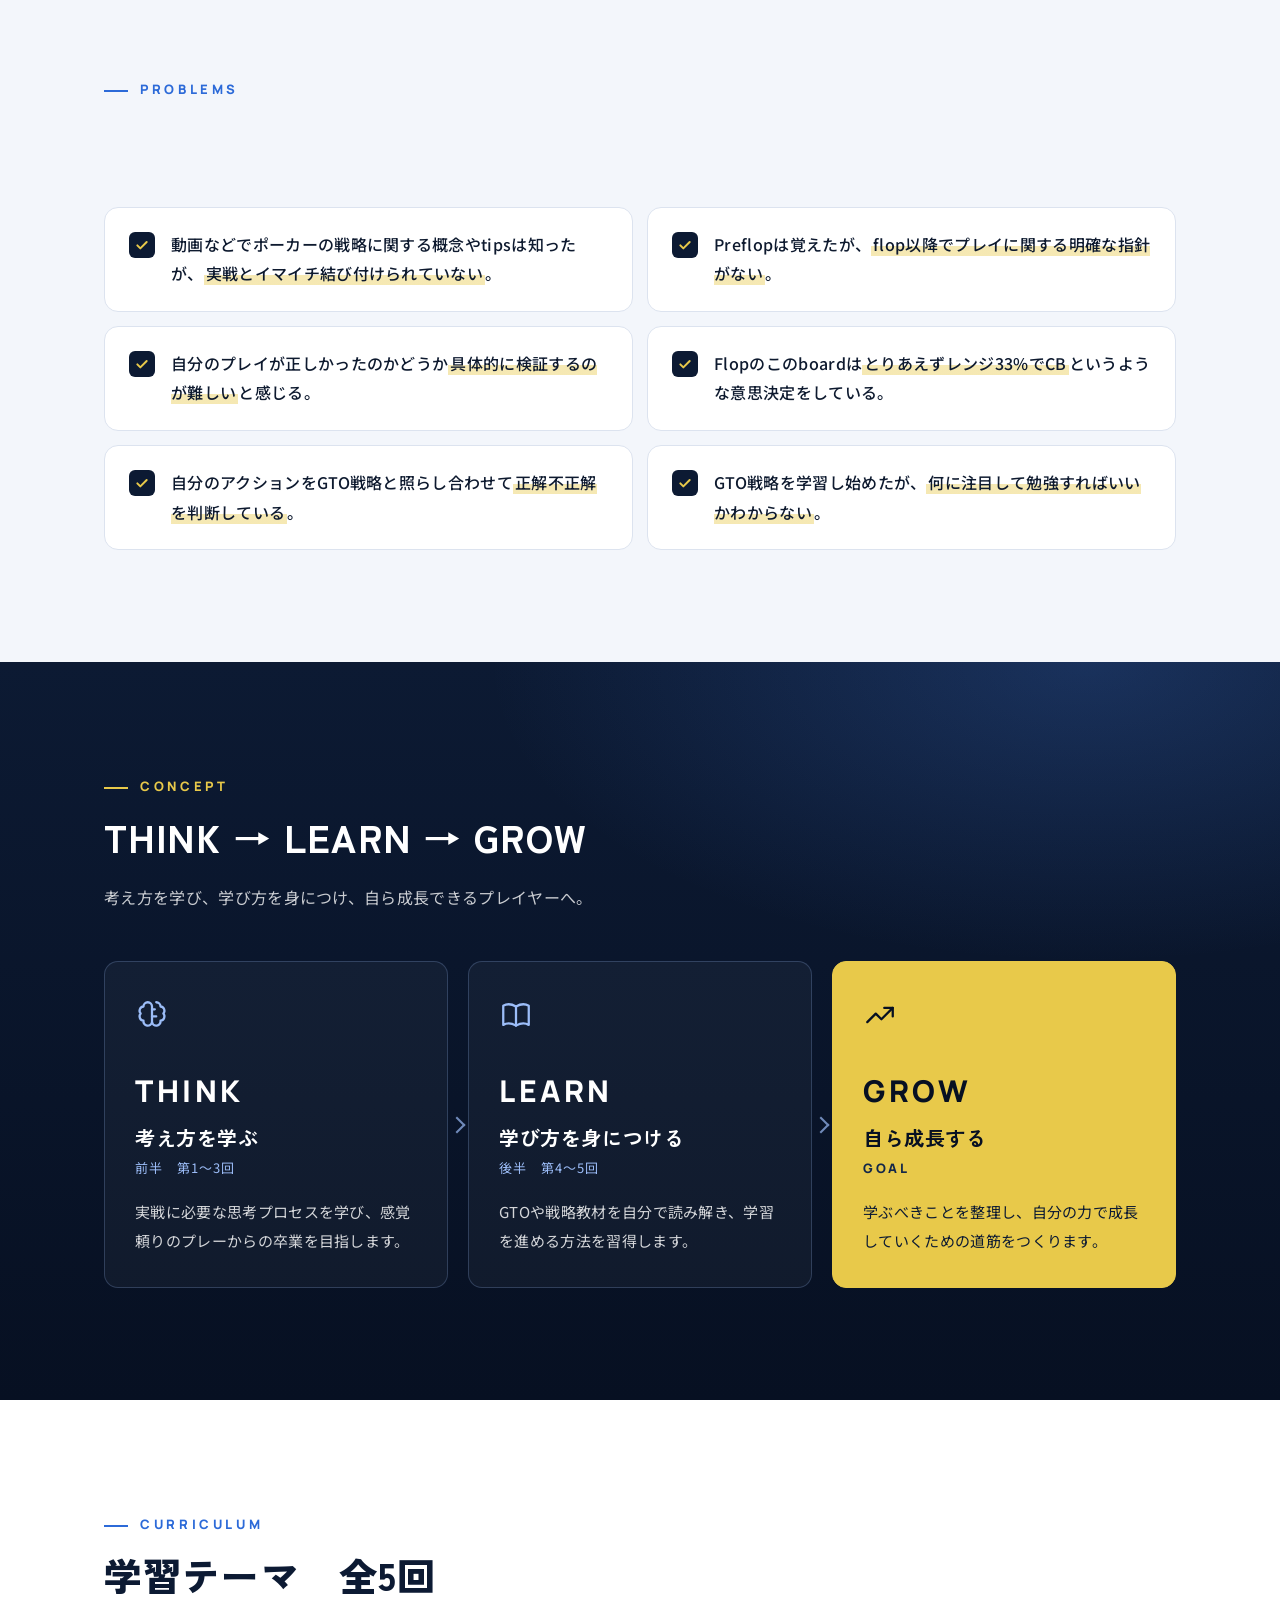
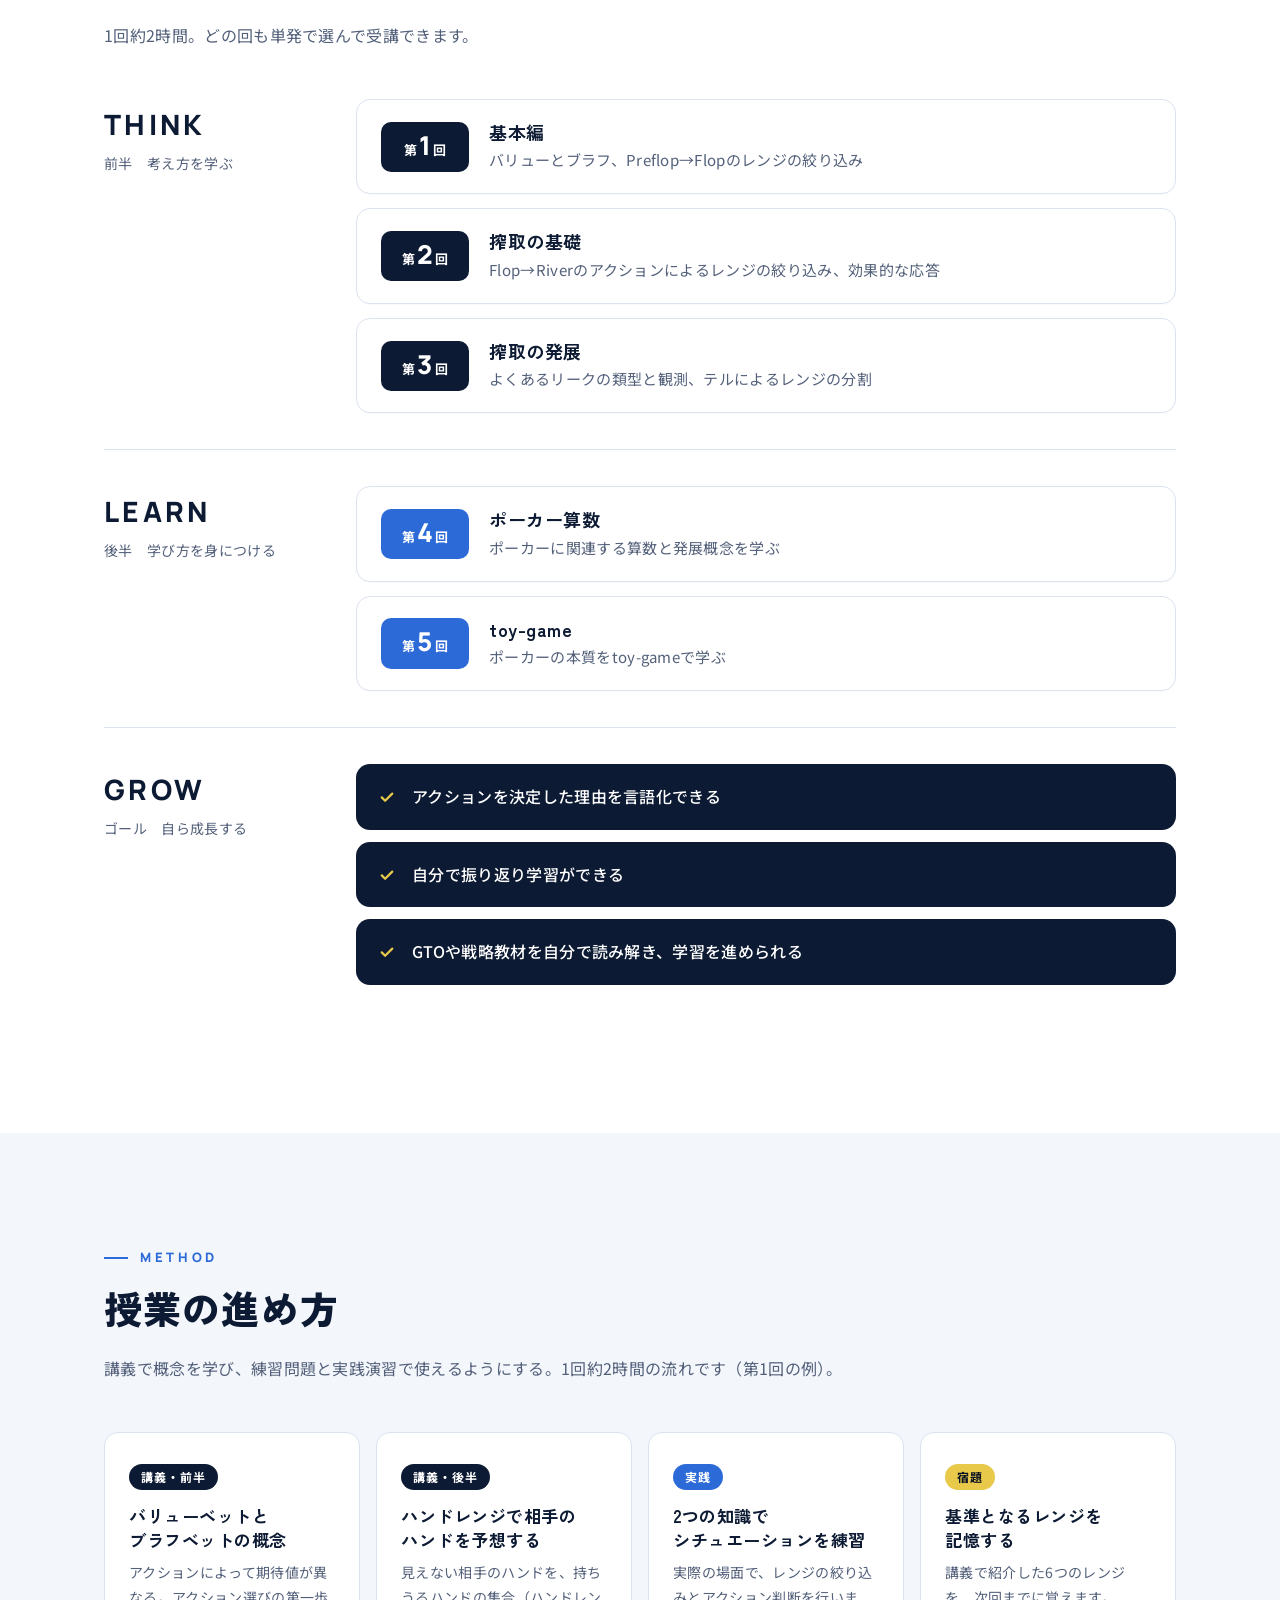
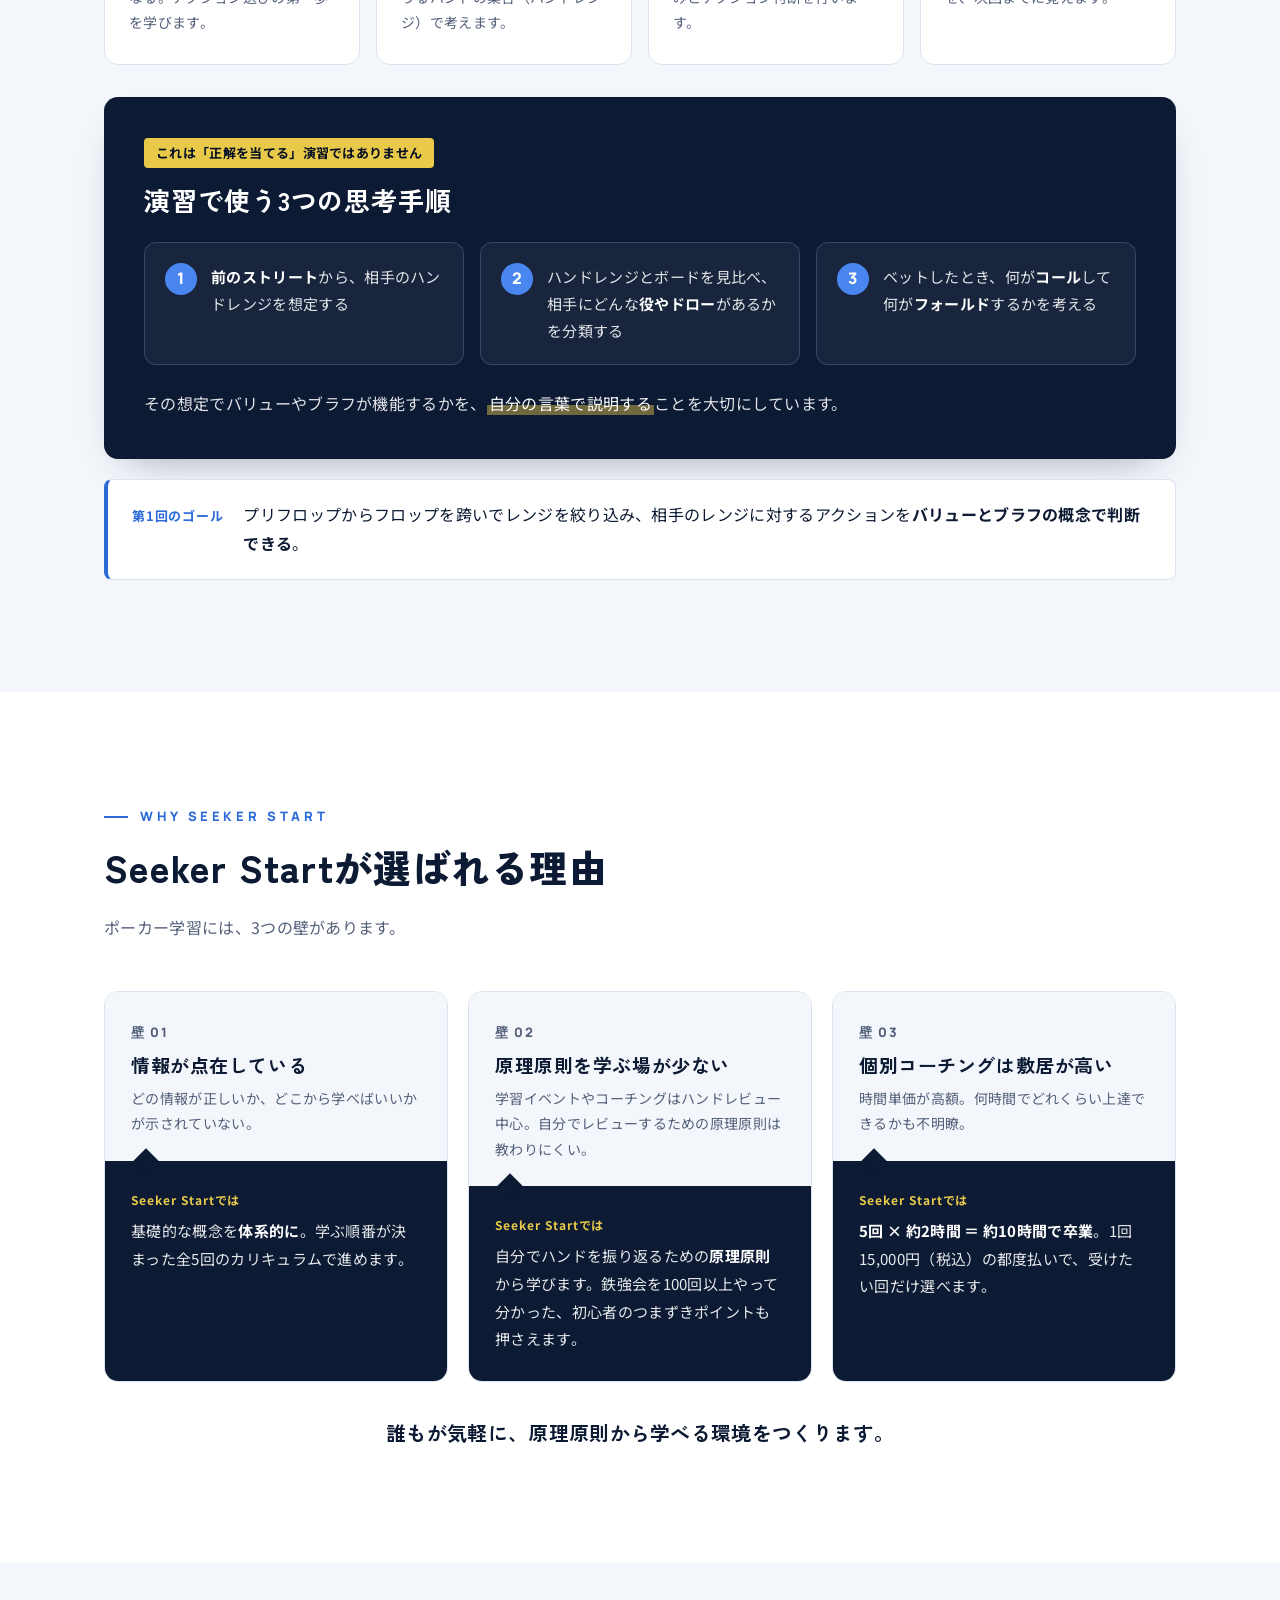
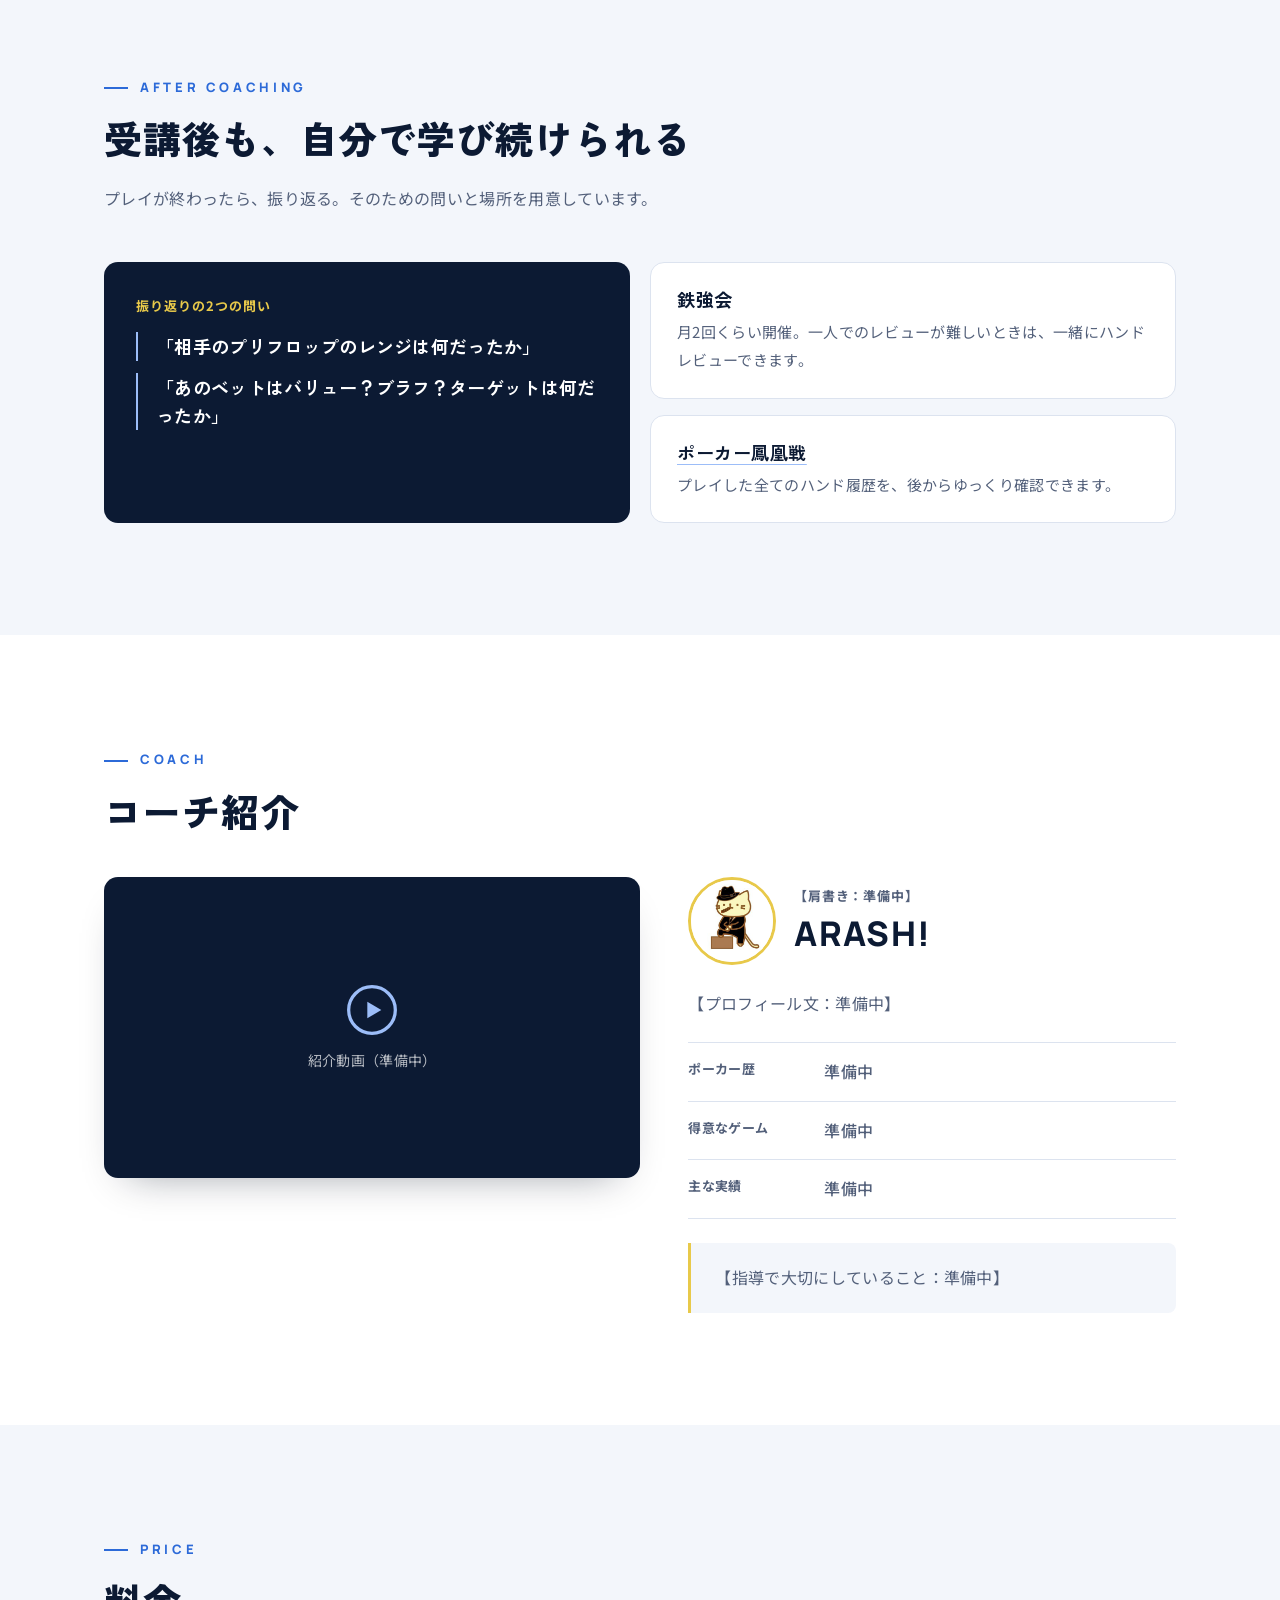
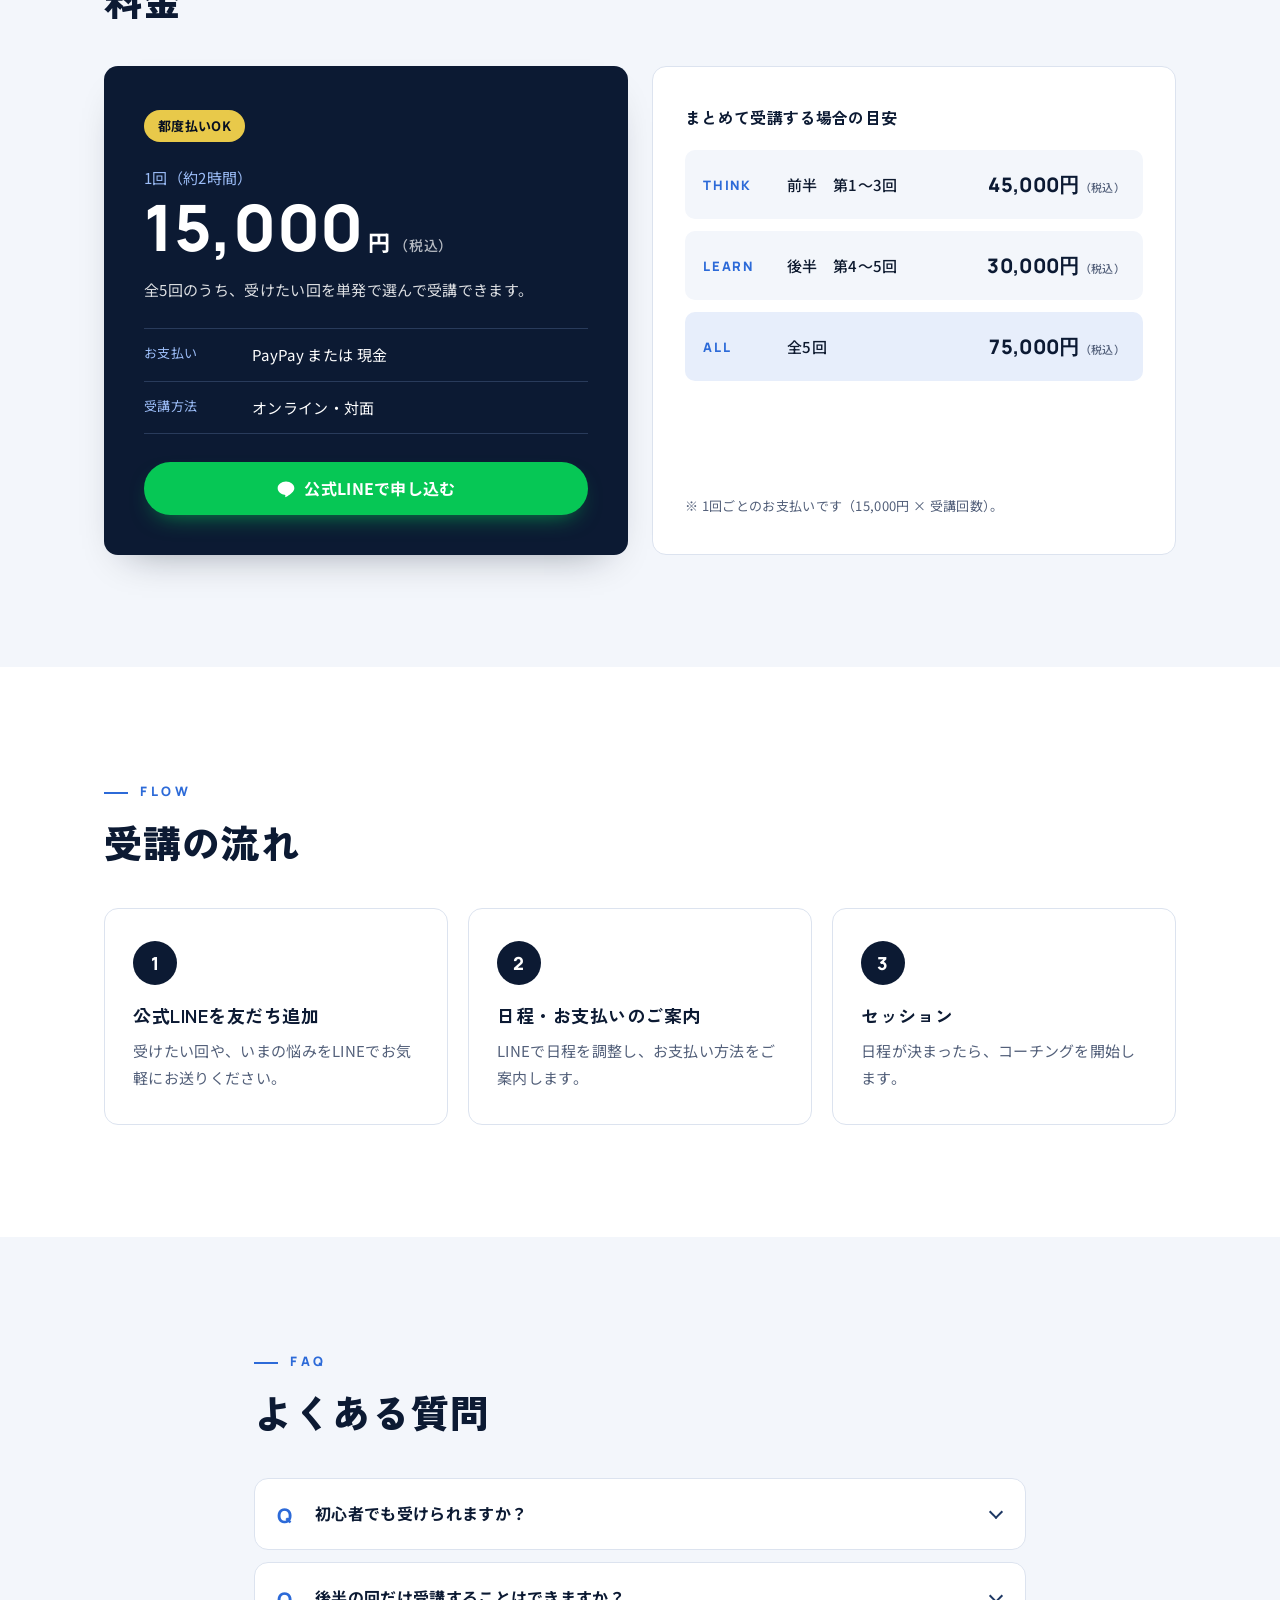
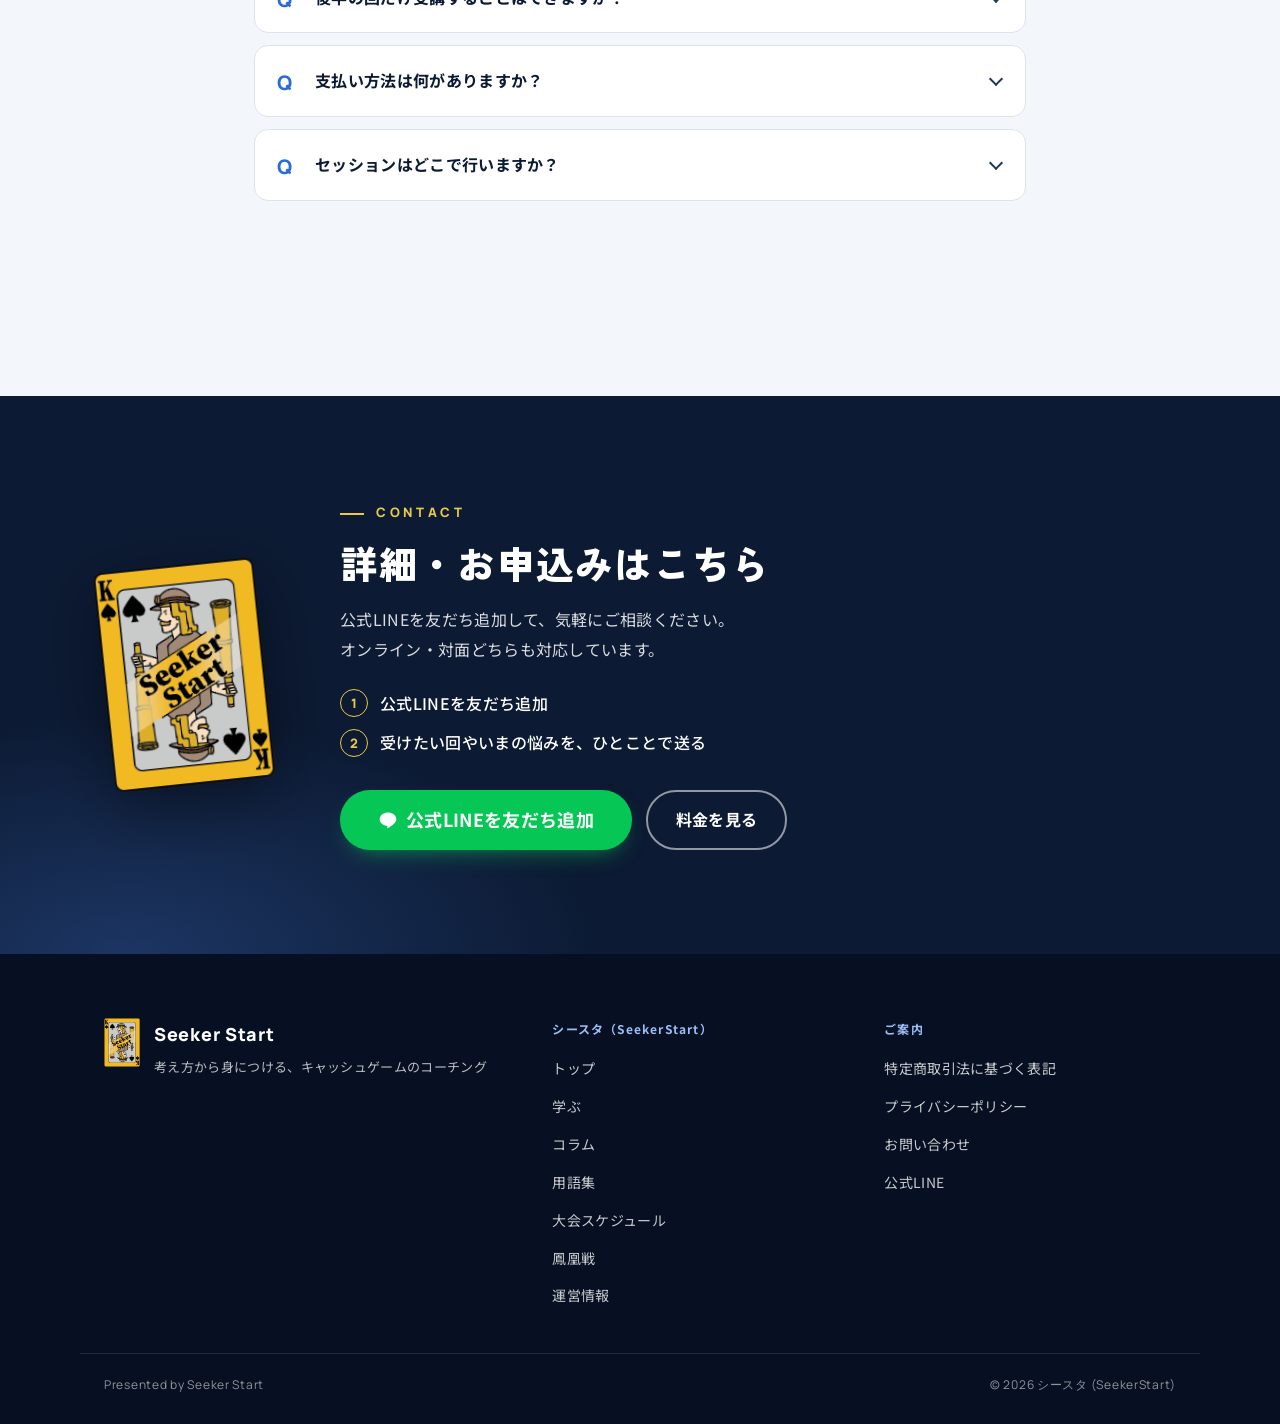
==== commit d18a9c3c: "コーチング資料をもとに「授業の進め方」「3つの壁」「受講後のサポート」を追加、比較表を削除 Co-Authored-By: Claude Opus 5.5 <noreply@anthropic.com" ====
--- a/index.html
+++ b/index.html
@@ -196,49 +196,113 @@
     </div>
   </section>
 
-  <!-- ===== 6. 選ばれる理由 ===== -->
-  <section class="section section-tint" id="reasons">
+  <!-- ===== 6. 授業の進め方（コーチング資料 Section1 より） ===== -->
+  <section class="section section-tint" id="method">
+    <div class="container">
+      <p class="label">METHOD</p>
+      <h2 class="section-title">授業の進め方</h2>
+      <p class="section-lead">講義で概念を学び、練習問題と実践演習で使えるようにする。1回約2時間の流れです（第1回の例）。</p>
+      <ol class="method-steps">
+        <li><p class="method-tag">講義・前半</p><h3>バリューベットとブラフベットの概念</h3><p>アクションによって期待値が異なる。アクション選びの第一歩を学びます。</p></li>
+        <li><p class="method-tag">講義・後半</p><h3>ハンドレンジで相手のハンドを予想する</h3><p>見えない相手のハンドを、持ちうるハンドの集合（ハンドレンジ）で考えます。</p></li>
+        <li><p class="method-tag">実践</p><h3>2つの知識でシチュエーションを練習</h3><p>実際の場面で、レンジの絞り込みとアクション判断を行います。</p></li>
+        <li><p class="method-tag">宿題</p><h3>基準となるレンジを記憶する</h3><p>講義で紹介した6つのレンジを、次回までに覚えます。</p></li>
+      </ol>
+
+      <div class="practice">
+        <div class="practice-head">
+          <p class="practice-note">これは「正解を当てる」演習ではありません</p>
+          <h3>演習で使う3つの思考手順</h3>
+        </div>
+        <ol class="practice-steps">
+          <li><span>1</span><p><b>前のストリート</b>から、相手のハンドレンジを想定する</p></li>
+          <li><span>2</span><p>ハンドレンジとボードを見比べ、相手にどんな<b>役やドロー</b>があるかを分類する</p></li>
+          <li><span>3</span><p>ベットしたとき、何が<b>コール</b>して何が<b>フォールド</b>するかを考える</p></li>
+        </ol>
+        <p class="practice-foot">その想定でバリューやブラフが機能するかを、<mark>自分の言葉で説明する</mark>ことを大切にしています。</p>
+      </div>
+
+      <div class="goal-box">
+        <p class="goal-box-label">第1回のゴール</p>
+        <p>プリフロップからフロップを跨いでレンジを絞り込み、相手のレンジに対するアクションを<b>バリューとブラフの概念で判断できる</b>。</p>
+      </div>
+    </div>
+  </section>
+
+  <!-- ===== 7. 選ばれる理由（資料「ポーカー学習の3つの壁」） ===== -->
+  <section class="section" id="reasons">
     <div class="container">
       <p class="label">WHY SEEKER START</p>
       <h2 class="section-title">Seeker Startが選ばれる理由</h2>
-      <div class="reasons">
-        <div class="reason">
-          <p class="reason-no">01</p>
-          <h3>つまずきポイントから逆算</h3>
-          <p>鉄強会を100回以上やって分かった、初心者が迷いやすい場面を中心に扱います。</p>
-        </div>
-        <div class="reason">
-          <p class="reason-no">02</p>
-          <h3>判断の理由を言葉にする</h3>
-          <p>正解のアクションを覚えるのではなく、「なぜそのアクションなのか」を説明できるまで一緒に考えます。</p>
-        </div>
-        <div class="reason">
-          <p class="reason-no">03</p>
-          <h3>THINK → LEARNの体系</h3>
-          <p>前半で思考プロセスを、後半で学び方を。学ぶ順番が決まっているので、何から手をつけるか迷いません。</p>
-        </div>
-      </div>
-
-      <!-- 比較表：内容はチラシ・既存サイトの記載から作成。文言は要確認 -->
-      <div class="compare" role="region" aria-label="独学との比較">
-        <table>
-          <caption>独学とSeeker Startの比較</caption>
-          <thead>
-            <tr><th scope="col"><span class="visually-hidden">項目</span></th><th scope="col">独学（動画・記事など）</th><th scope="col" class="is-us">Seeker Start</th></tr>
-          </thead>
-          <tbody>
-            <tr><th scope="row">学ぶ順番</th><td>何から手をつければいいか、自分で探す</td><td class="is-us">全5回の学習テーマで整理済み</td></tr>
-            <tr><th scope="row">実戦とのつながり</th><td>知識が実戦に結びつきにくい</td><td class="is-us">実戦に必要な思考プロセスから学ぶ</td></tr>
-            <tr><th scope="row">振り返り</th><td>正解・不正解の確認で終わりがち</td><td class="is-us">判断の理由を言葉にして検証する</td></tr>
-            <tr><th scope="row">疑問の解消</th><td>一人で抱えがち</td><td class="is-us">コーチに直接質問できる</td></tr>
-            <tr><th scope="row">受講スタイル</th><td>―</td><td class="is-us">オンライン・対面、1回から受講可能</td></tr>
-          </tbody>
-        </table>
-      </div>
-    </div>
-  </section>
-
-  <!-- ===== 7. コーチ紹介（ARASH!） 素材待ちの箇所は data-pending ===== -->
+      <p class="section-lead">ポーカー学習には、3つの壁があります。</p>
+      <div class="walls3">
+        <div class="wall3">
+          <div class="wall3-problem">
+            <p class="wall3-no">壁 01</p>
+            <h3>情報が点在している</h3>
+            <p>どの情報が正しいか、どこから学べばいいかが示されていない。</p>
+          </div>
+          <div class="wall3-answer">
+            <p class="wall3-tag">Seeker Startでは</p>
+            <p>基礎的な概念を<b>体系的に</b>。学ぶ順番が決まった全5回のカリキュラムで進めます。</p>
+          </div>
+        </div>
+        <div class="wall3">
+          <div class="wall3-problem">
+            <p class="wall3-no">壁 02</p>
+            <h3>原理原則を学ぶ場が少ない</h3>
+            <p>学習イベントやコーチングはハンドレビュー中心。自分でレビューするための原理原則は教わりにくい。</p>
+          </div>
+          <div class="wall3-answer">
+            <p class="wall3-tag">Seeker Startでは</p>
+            <p>自分でハンドを振り返るための<b>原理原則</b>から学びます。鉄強会を100回以上やって分かった、初心者のつまずきポイントも押さえます。</p>
+          </div>
+        </div>
+        <div class="wall3">
+          <div class="wall3-problem">
+            <p class="wall3-no">壁 03</p>
+            <h3>個別コーチングは敷居が高い</h3>
+            <p>時間単価が高額。何時間でどれくらい上達できるかも不明瞭。</p>
+          </div>
+          <div class="wall3-answer">
+            <p class="wall3-tag">Seeker Startでは</p>
+            <p><b>5回 × 約2時間 ＝ 約10時間で卒業</b>。1回15,000円（税込）の都度払いで、受けたい回だけ選べます。</p>
+          </div>
+        </div>
+      </div>
+      <p class="walls3-foot">誰もが気軽に、原理原則から学べる環境をつくります。</p>
+    </div>
+  </section>
+
+  <!-- ===== 8. 受講後のサポート ===== -->
+  <section class="section section-tint" id="support">
+    <div class="container">
+      <p class="label">AFTER COACHING</p>
+      <h2 class="section-title">受講後も、自分で学び続けられる</h2>
+      <p class="section-lead">プレイが終わったら、振り返る。そのための問いと場所を用意しています。</p>
+      <div class="support">
+        <div class="support-questions">
+          <p class="support-title">振り返りの2つの問い</p>
+          <ul>
+            <li>「相手のプリフロップのレンジは何だったか」</li>
+            <li>「あのベットはバリュー？ブラフ？ターゲットは何だったか」</li>
+          </ul>
+        </div>
+        <div class="support-places">
+          <div class="support-place">
+            <h3>鉄強会</h3>
+            <p>月2回くらい開催。一人でのレビューが難しいときは、一緒にハンドレビューできます。</p>
+          </div>
+          <div class="support-place">
+            <h3><a href="https://www.seekerstart.com/houou/">ポーカー鳳凰戦</a></h3>
+            <p>プレイした全てのハンド履歴を、後からゆっくり確認できます。</p>
+          </div>
+        </div>
+      </div>
+    </div>
+  </section>
+
+  <!-- ===== 9. コーチ紹介（ARASH!） 素材待ちの箇所は data-pending ===== -->
   <section class="section" id="coach">
     <div class="container">
       <p class="label">COACH</p>
@@ -271,7 +335,7 @@
     </div>
   </section>
 
-  <!-- ===== 8. 料金 ===== -->
+  <!-- ===== 10. 料金 ===== -->
   <section class="section section-tint" id="price">
     <div class="container">
       <p class="label">PRICE</p>
@@ -311,7 +375,7 @@
     </div>
   </section>
 
-  <!-- ===== 9. 受講の流れ ===== -->
+  <!-- ===== 11. 受講の流れ ===== -->
   <section class="section" id="flow">
     <div class="container">
       <p class="label">FLOW</p>
@@ -324,7 +388,7 @@
     </div>
   </section>
 
-  <!-- ===== 10. FAQ ===== -->
+  <!-- ===== 12. FAQ ===== -->
   <section class="section section-tint" id="faq">
     <div class="container narrow">
       <p class="label">FAQ</p>
@@ -339,7 +403,7 @@
     </div>
   </section>
 
-  <!-- ===== 11. 最終CTA ===== -->
+  <!-- ===== 13. 最終CTA ===== -->
   <section class="cta" id="apply">
     <div class="container cta-inner">
       <img class="cta-logo" src="images/logo.png" alt="" width="140" height="192">
--- a/style.css
+++ b/style.css
@@ -319,36 +319,59 @@
   .session div p { font-size: 14px; }
 }
 
-/* ---------- 選ばれる理由 ---------- */
-.reasons { display: grid; grid-template-columns: repeat(3, minmax(0, 1fr)); gap: 20px; margin-top: 40px; }
-.reason { background: #fff; border-radius: var(--radius); padding: 32px 28px; border: 1px solid var(--border); }
-.reason .reason-no { font-family: var(--font-en); font-weight: 800; font-size: 34px; color: var(--blue-600); line-height: 1; }
-.reason h3 { margin: 18px 0 10px; font-size: 19px; color: var(--navy-900); }
-.reason p { color: var(--muted); font-size: 15px; }
-@media (max-width: 860px) { .reasons { grid-template-columns: 1fr; } }
-
-.compare { margin-top: 48px; overflow-x: auto; border-radius: var(--radius); border: 1px solid var(--border); background: #fff; }
-.compare table { width: 100%; min-width: 560px; border-collapse: collapse; font-size: 15px; }
-.compare caption { text-align: left; padding: 18px 24px 0; font-family: var(--font-head); font-weight: 700; color: var(--navy-900); }
-.compare th, .compare td { padding: 16px 20px; text-align: left; vertical-align: top; border-top: 1px solid var(--border); }
-.compare thead th { border-top: 0; font-size: 14px; color: var(--muted); font-weight: 700; }
-.compare tbody th { width: 22%; color: var(--navy-900); font-weight: 700; white-space: nowrap; }
-.compare td { color: var(--muted); }
-.compare .is-us { background: var(--blue-100); color: var(--navy-900); font-weight: 700; }
-.compare thead .is-us { background: var(--navy-900); color: #fff; }
-@media (max-width: 600px) {
-  .compare { overflow: visible; border: 0; background: transparent; }
-  .compare table, .compare tbody, .compare tr, .compare th, .compare td { display: block; min-width: 0; width: auto; }
-  .compare thead { display: none; }
-  .compare caption { display: block; padding: 0 0 12px; }
-  .compare tr { background: #fff; border: 1px solid var(--border); border-radius: var(--radius); margin-bottom: 12px; overflow: hidden; }
-  .compare tbody th { border-top: 0; padding: 14px 16px 6px; }
-  .compare td { border-top: 0; padding: 4px 16px 12px; font-size: 14px; }
-  .compare td::before { display: block; font-size: 11px; font-weight: 700; letter-spacing: .06em; color: var(--muted); margin-bottom: 2px; }
-  .compare td:nth-of-type(1)::before { content: "独学"; }
-  .compare td.is-us { padding-top: 10px; }
-  .compare td.is-us::before { content: "Seeker Start"; color: var(--blue-600); }
-}
+/* ---------- 授業の進め方 ---------- */
+.method-steps { list-style: none; margin: 0; padding: 0; display: grid; grid-template-columns: repeat(4, minmax(0, 1fr)); gap: 16px; counter-reset: m; }
+.method-steps li { position: relative; background: #fff; border: 1px solid var(--border); border-radius: var(--radius); padding: 28px 24px; }
+.method-steps .method-tag { display: inline-block; font-size: 12px; font-weight: 700; letter-spacing: .08em; color: #fff; background: var(--navy-900); border-radius: 999px; padding: 2px 12px; }
+.method-steps li:nth-child(3) .method-tag { background: var(--blue-600); }
+.method-steps li:nth-child(4) .method-tag { background: var(--gold); color: var(--navy-950); }
+.method-steps h3 { margin: 14px 0 8px; font-size: 17px; color: var(--navy-900); }
+.method-steps li > p:not(.method-tag) { color: var(--muted); font-size: 14px; line-height: 1.8; }
+@media (max-width: 960px) { .method-steps { grid-template-columns: repeat(2, minmax(0, 1fr)); } }
+@media (max-width: 600px) { .method-steps { grid-template-columns: 1fr; } }
+
+.practice { margin-top: 32px; background: var(--navy-900); color: #fff; border-radius: var(--radius); padding: 40px; box-shadow: var(--shadow); }
+.practice-note { display: inline-block; font-size: 13px; font-weight: 700; color: var(--navy-950); background: var(--gold); padding: 3px 12px; border-radius: 4px; }
+.practice-head h3 { margin: 14px 0 24px; font-size: clamp(20px, 2.4vw, 26px); }
+.practice-steps { list-style: none; margin: 0; padding: 0; display: grid; grid-template-columns: repeat(3, minmax(0, 1fr)); gap: 16px; }
+.practice-steps li { display: flex; gap: 14px; align-items: flex-start; background: rgba(255,255,255,.05); border: 1px solid rgba(156,189,248,.22); border-radius: 12px; padding: 20px; }
+.practice-steps span { flex: none; width: 32px; height: 32px; border-radius: 50%; background: var(--blue-500); color: #fff; display: inline-flex; align-items: center; justify-content: center; font-family: var(--font-en); font-weight: 800; }
+.practice-steps p { font-size: 15px; line-height: 1.8; color: rgba(255,255,255,.88); }
+.practice-steps b { color: #fff; }
+.practice-foot { margin-top: 24px; color: rgba(255,255,255,.88); }
+.practice-foot mark { color: #fff; background: linear-gradient(transparent 58%, rgba(232,201,74,.45) 58%); }
+@media (max-width: 860px) { .practice { padding: 28px 20px; } .practice-steps { grid-template-columns: 1fr; } }
+
+.goal-box { margin-top: 20px; display: flex; flex-wrap: wrap; align-items: baseline; gap: 8px 20px; background: #fff; border: 1px solid var(--border); border-left: 4px solid var(--blue-600); border-radius: var(--radius-sm); padding: 20px 24px; }
+.goal-box-label { font-size: 13px; font-weight: 700; color: var(--blue-600); letter-spacing: .06em; white-space: nowrap; }
+.goal-box p:not(.goal-box-label) { flex: 1 1 420px; color: var(--navy-900); }
+
+/* ---------- 選ばれる理由（3つの壁） ---------- */
+.walls3 { display: grid; grid-template-columns: repeat(3, minmax(0, 1fr)); gap: 20px; }
+.wall3 { display: flex; flex-direction: column; border-radius: var(--radius); overflow: hidden; border: 1px solid var(--border); background: #fff; }
+.wall3-problem { padding: 28px 26px 24px; background: var(--bg-tint); }
+.wall3-no { font-family: var(--font-en); font-weight: 800; font-size: 13px; letter-spacing: .12em; color: var(--muted); }
+.wall3-problem h3 { margin: 8px 0 8px; font-size: 19px; color: var(--navy-900); }
+.wall3-problem p:not(.wall3-no) { color: var(--muted); font-size: 14px; line-height: 1.8; }
+.wall3-answer { flex: 1; position: relative; padding: 28px 26px; background: var(--navy-900); color: rgba(255,255,255,.9); font-size: 15px; line-height: 1.85; }
+.wall3-answer::before { content: ""; position: absolute; top: -9px; left: 32px; width: 18px; height: 18px; background: var(--navy-900); transform: rotate(45deg); }
+.wall3-tag { font-size: 12px; font-weight: 700; letter-spacing: .08em; color: var(--gold); margin-bottom: 6px; }
+.wall3-answer b { color: #fff; }
+.walls3-foot { margin-top: 32px; text-align: center; font-family: var(--font-head); font-weight: 700; font-size: clamp(17px, 2vw, 20px); color: var(--navy-900); }
+@media (max-width: 860px) { .walls3 { grid-template-columns: 1fr; } }
+
+/* ---------- 受講後のサポート ---------- */
+.support { display: grid; grid-template-columns: minmax(0, 1fr) minmax(0, 1fr); gap: 20px; }
+.support-questions { background: var(--navy-900); color: #fff; border-radius: var(--radius); padding: 32px; }
+.support-title { font-size: 13px; font-weight: 700; letter-spacing: .08em; color: var(--gold); margin-bottom: 14px; }
+.support-questions ul { list-style: none; margin: 0; padding: 0; display: grid; gap: 12px; }
+.support-questions li { font-family: var(--font-head); font-weight: 700; font-size: 18px; line-height: 1.6; padding-left: 18px; border-left: 2px solid var(--blue-300); }
+.support-places { display: grid; gap: 16px; }
+.support-place { background: #fff; border: 1px solid var(--border); border-radius: var(--radius); padding: 24px 26px; }
+.support-place h3 { margin: 0 0 6px; font-size: 18px; color: var(--navy-900); }
+.support-place h3 a { color: inherit; text-decoration-color: var(--blue-300); text-underline-offset: 4px; }
+.support-place p { color: var(--muted); font-size: 15px; }
+@media (max-width: 860px) { .support { grid-template-columns: 1fr; } .support-questions { padding: 26px 20px; } .support-questions li { font-size: 16px; } }
 
 /* ---------- コーチ ---------- */
 .coach {
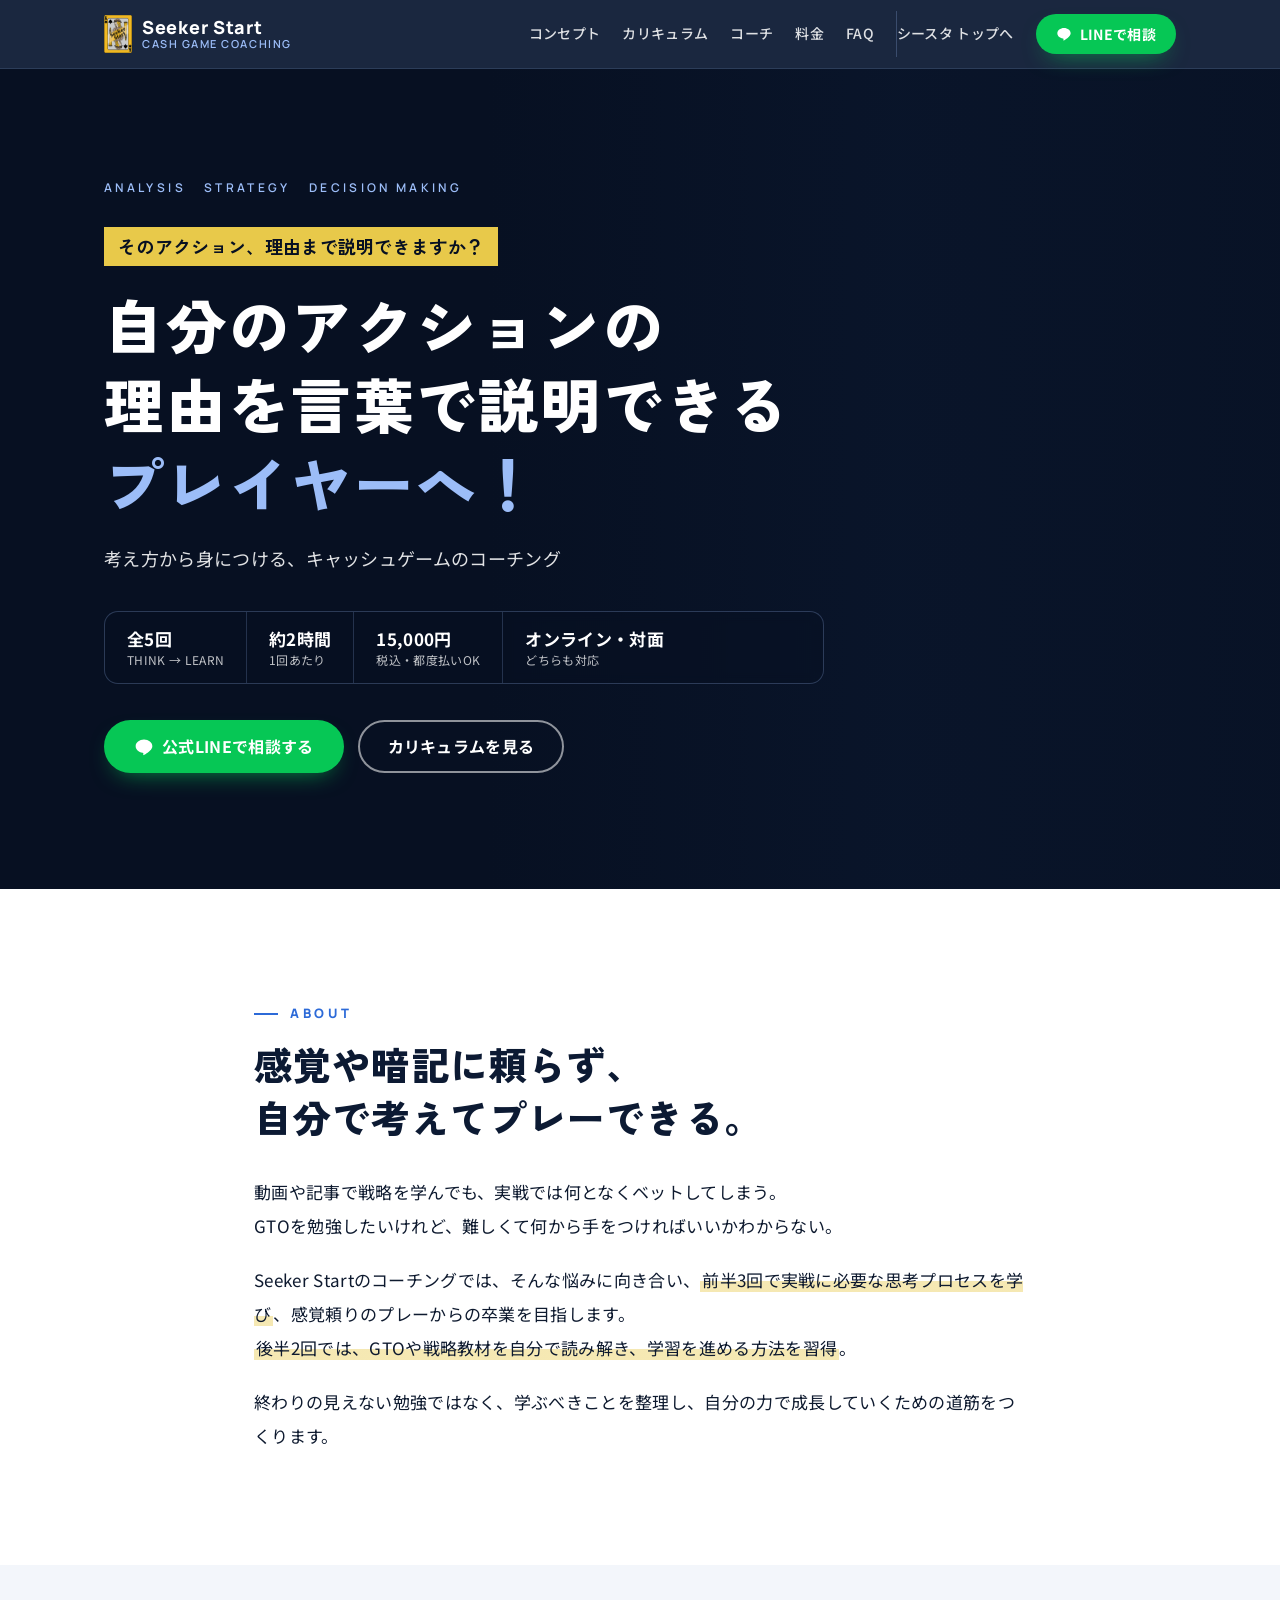
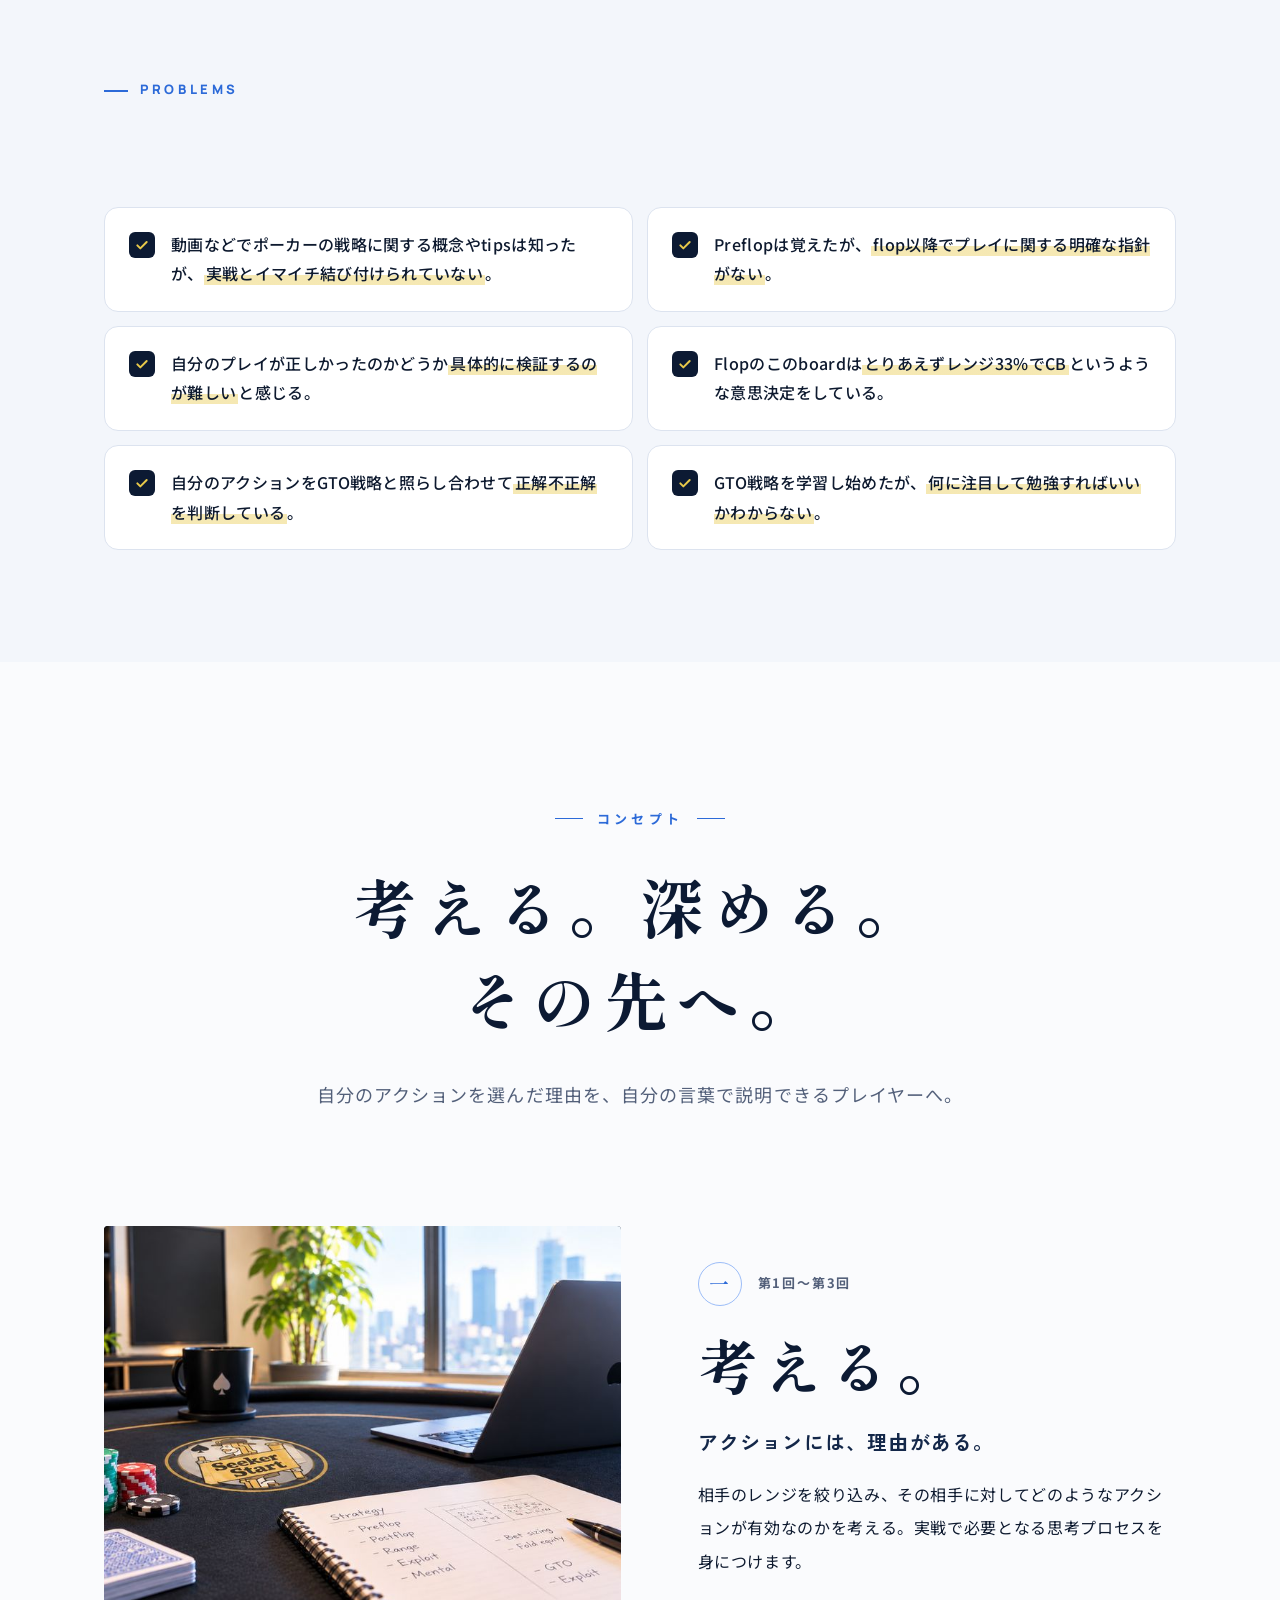
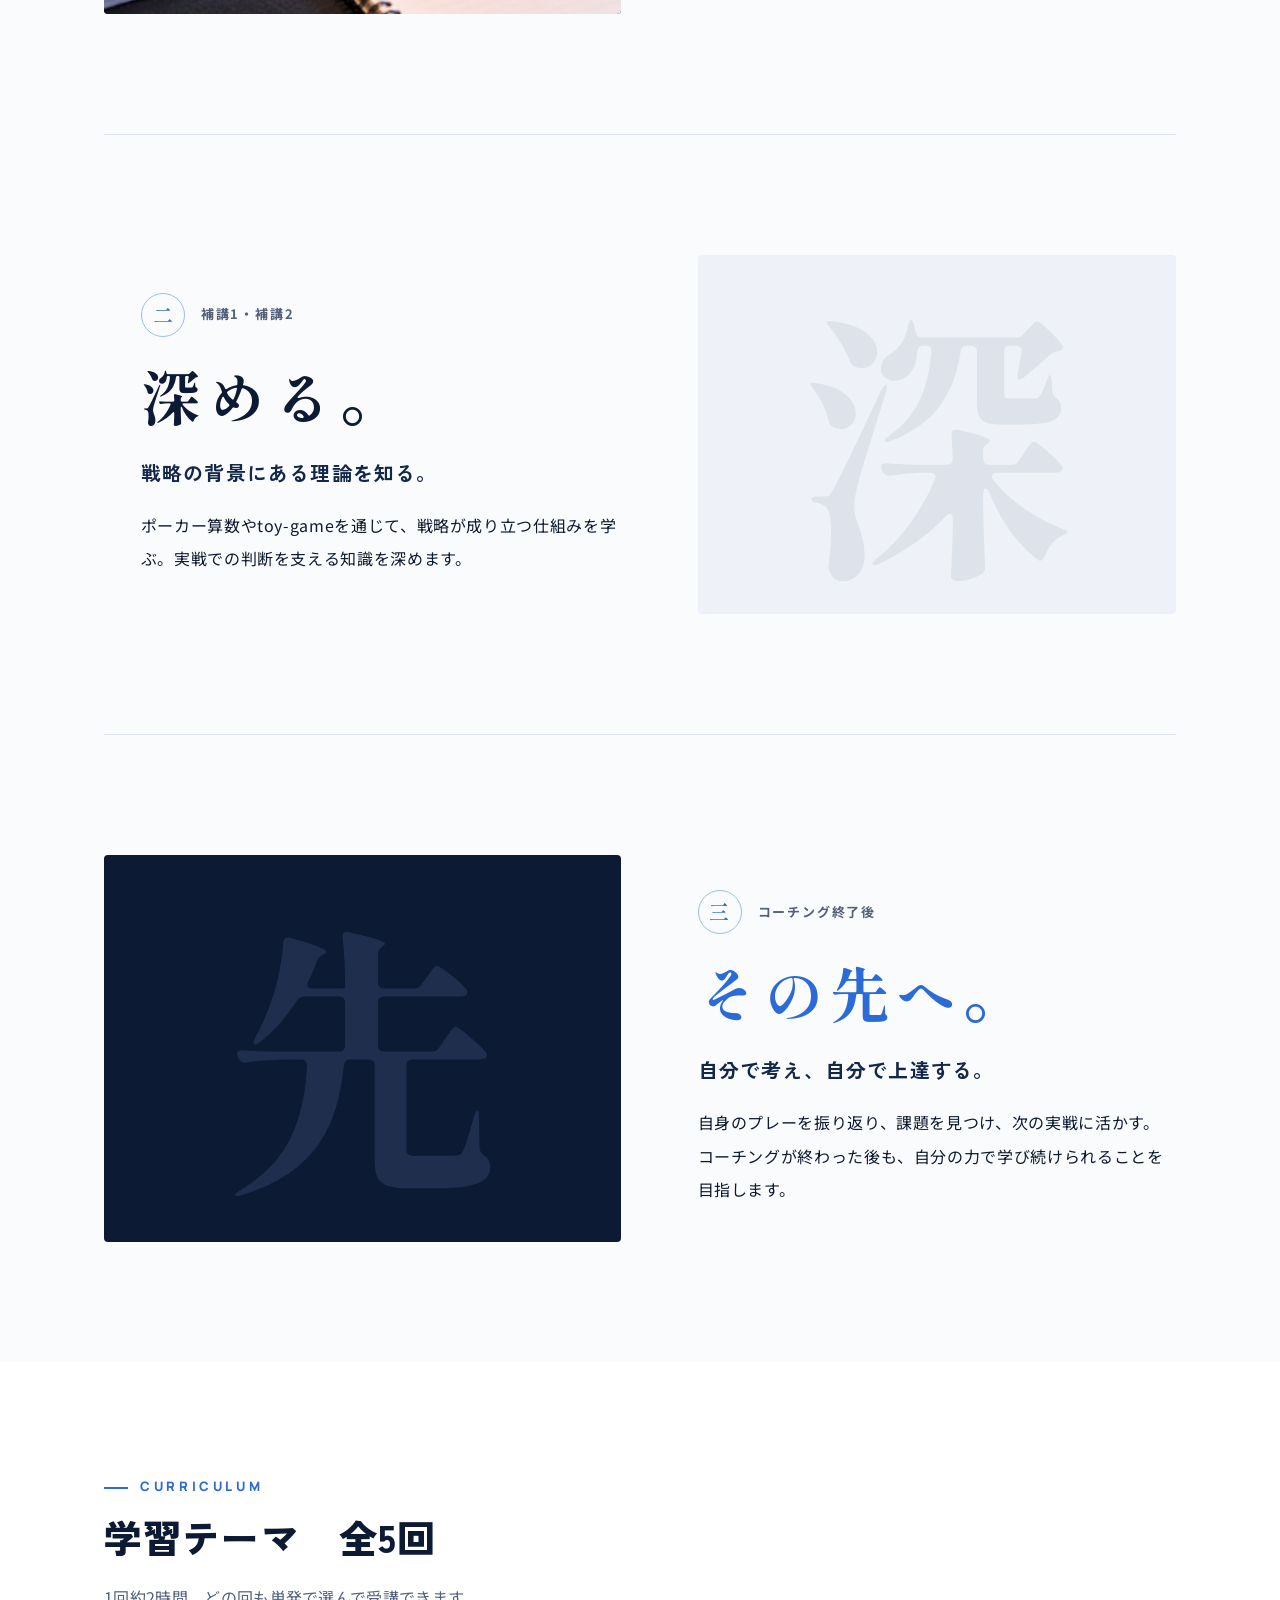
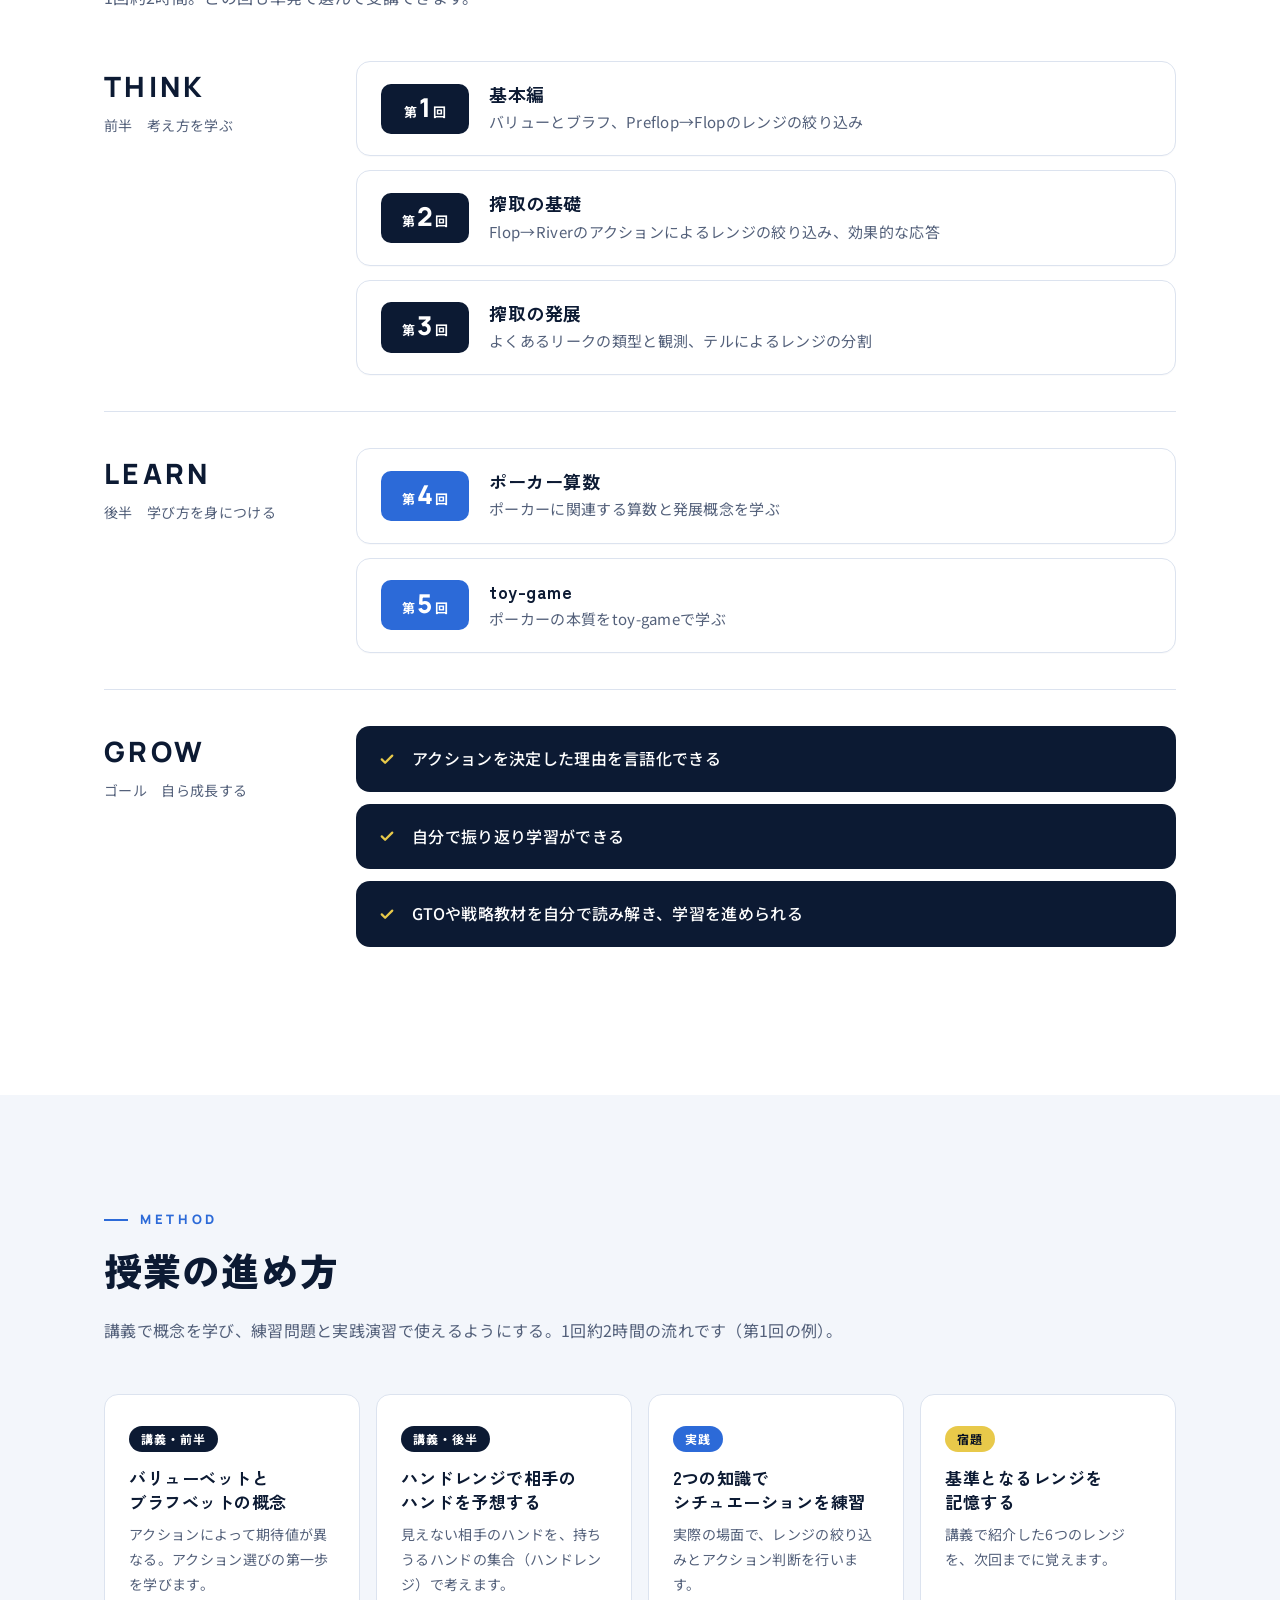
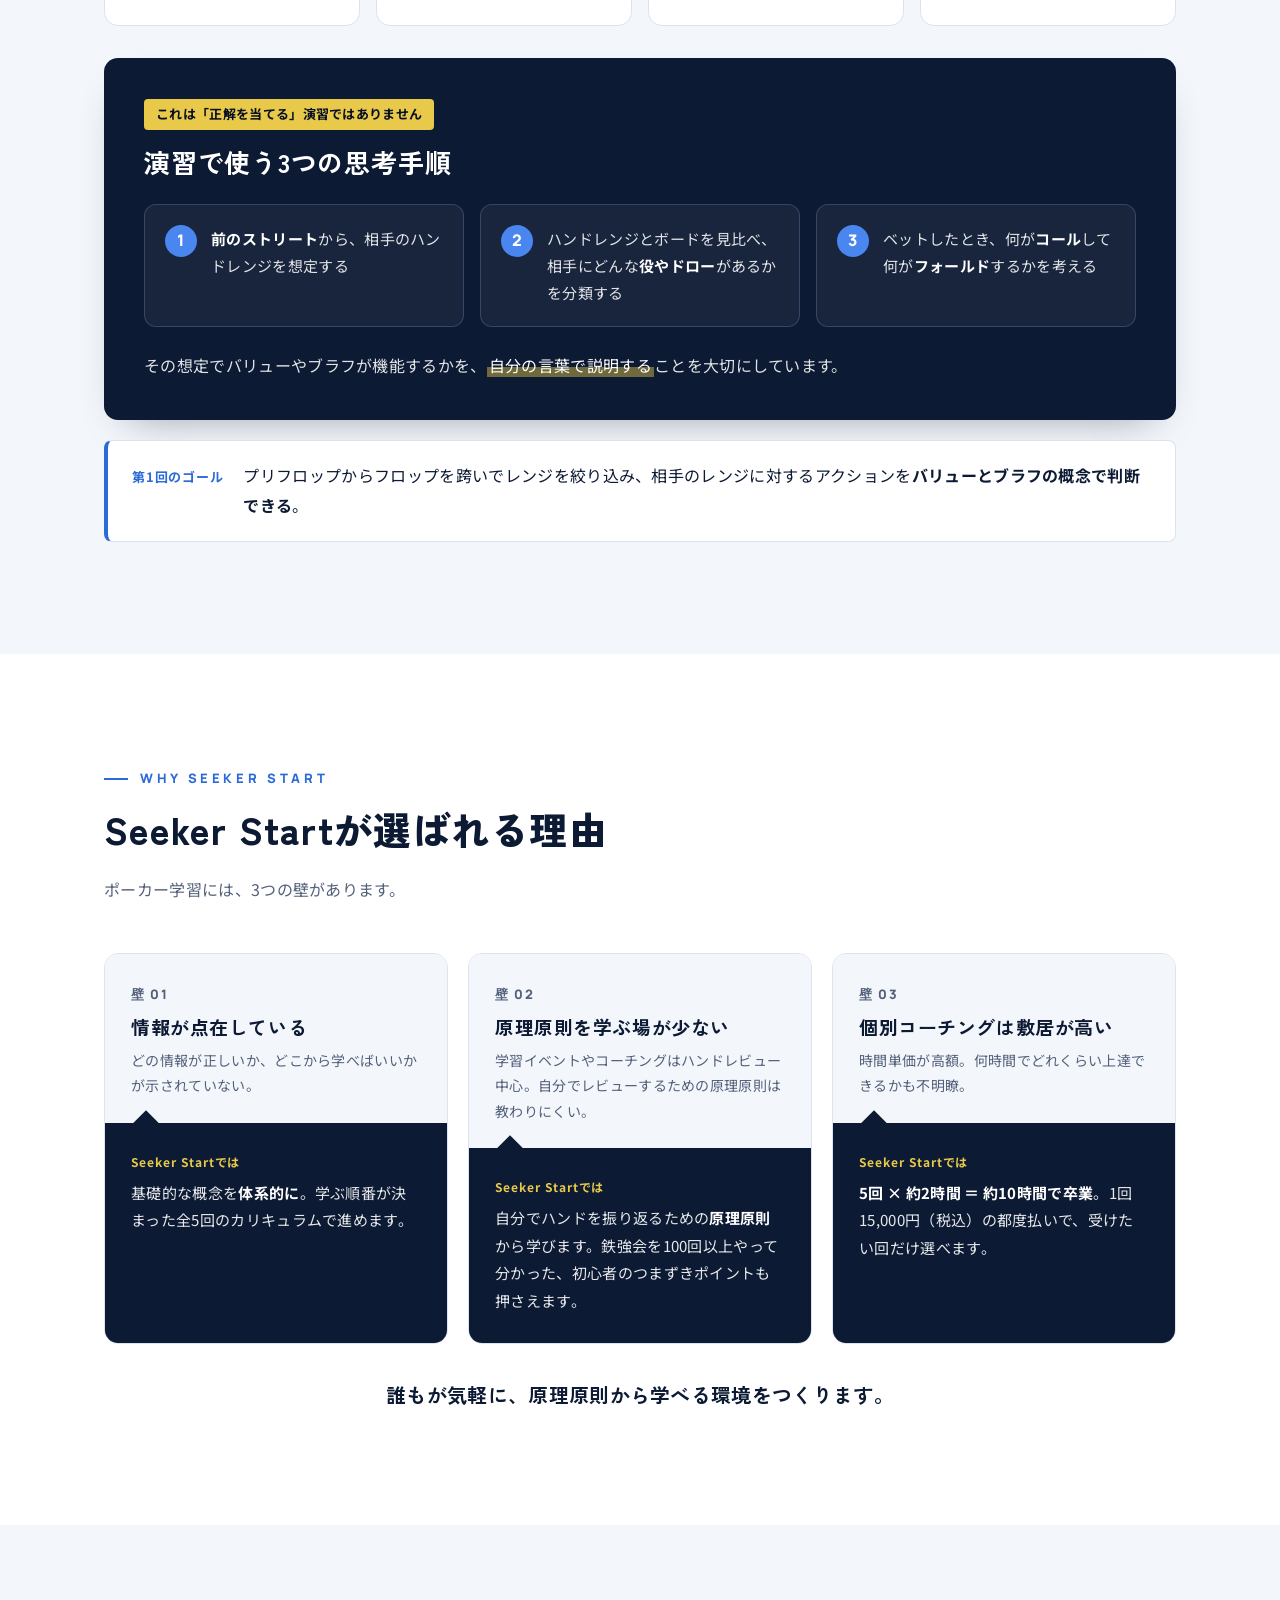
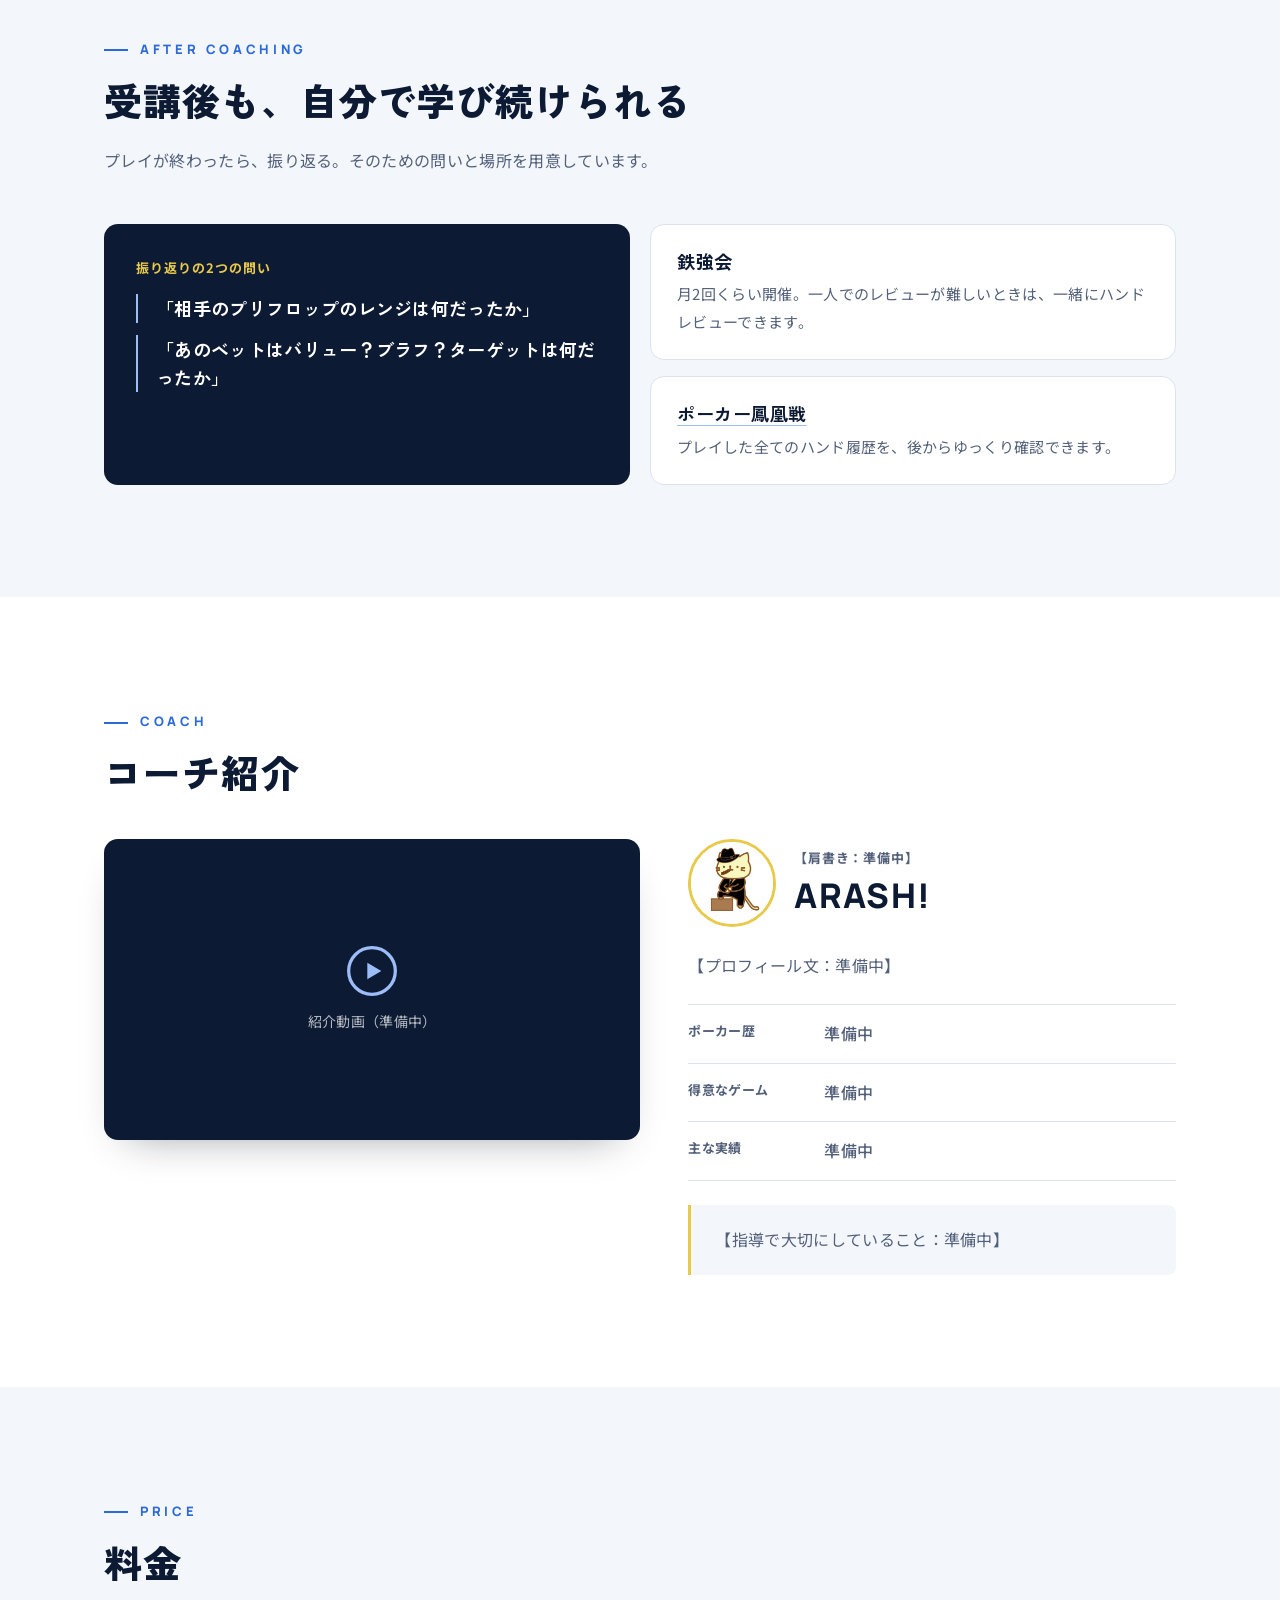
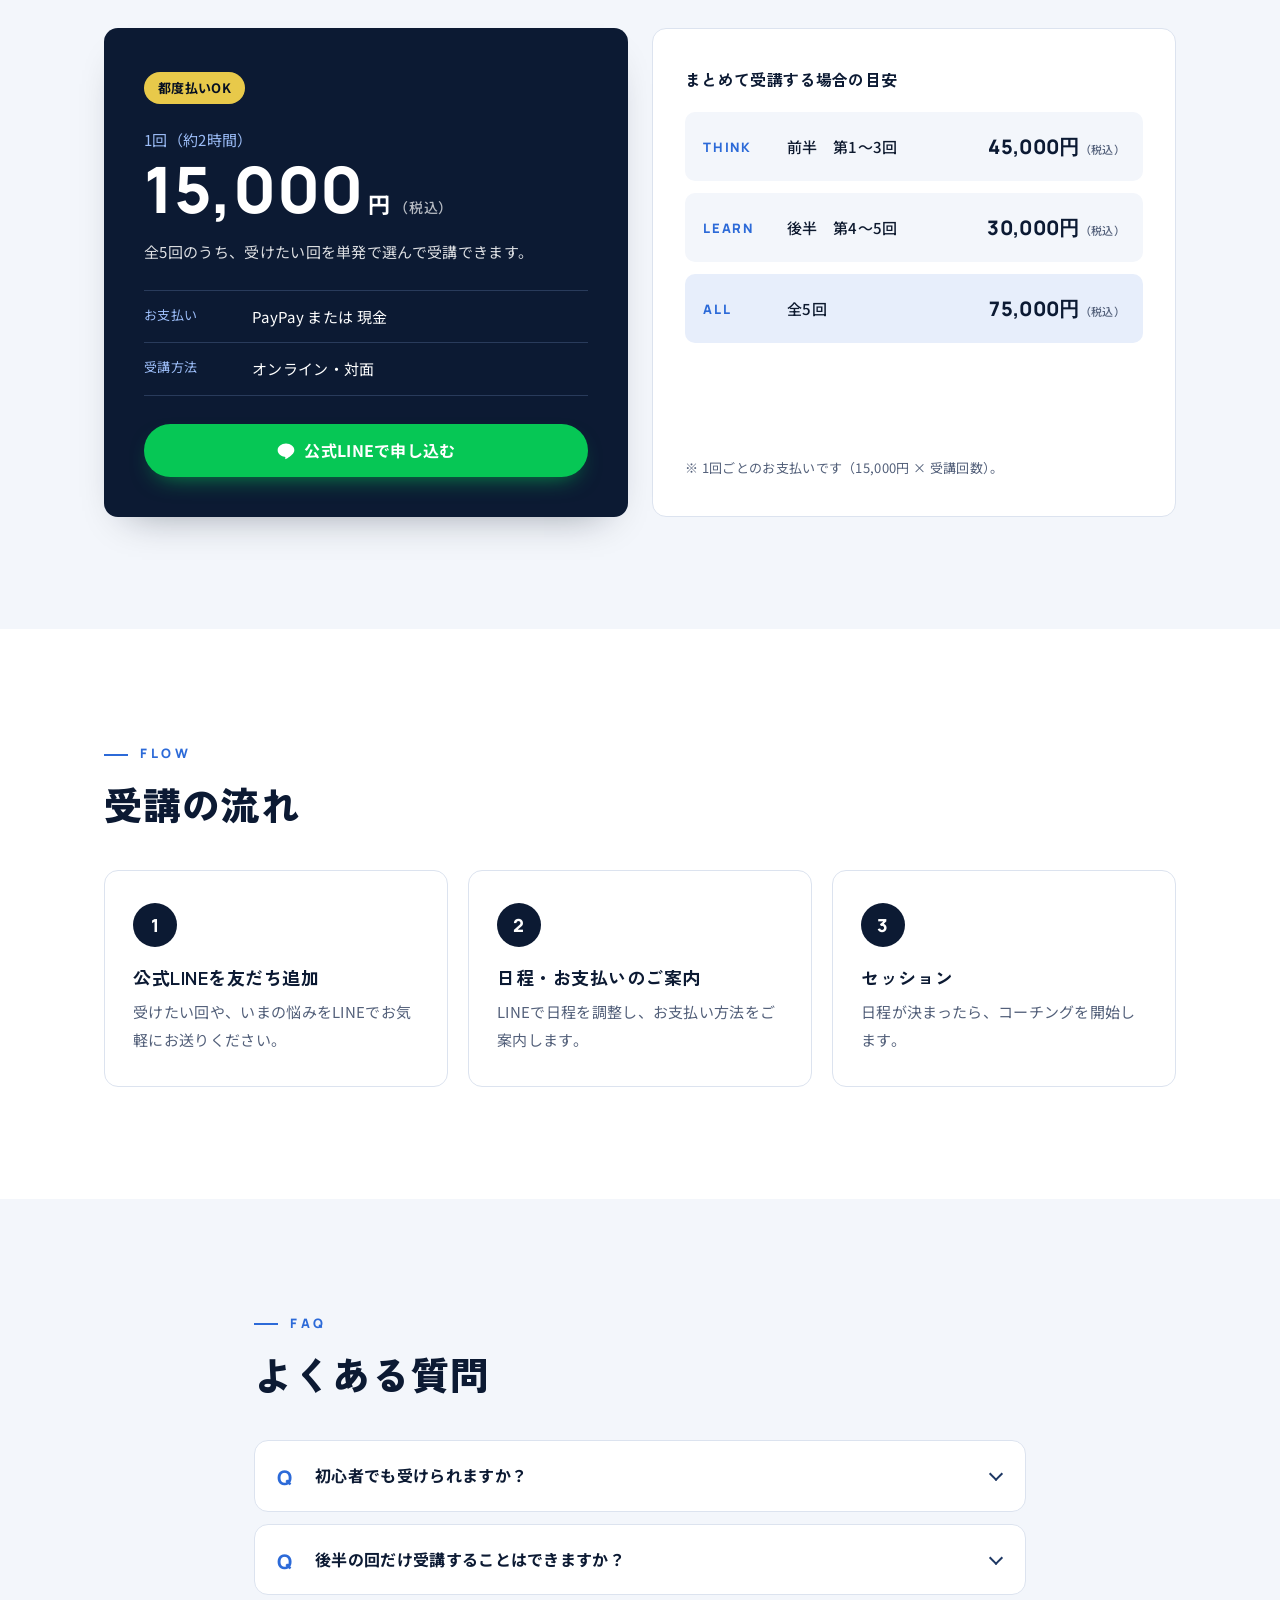
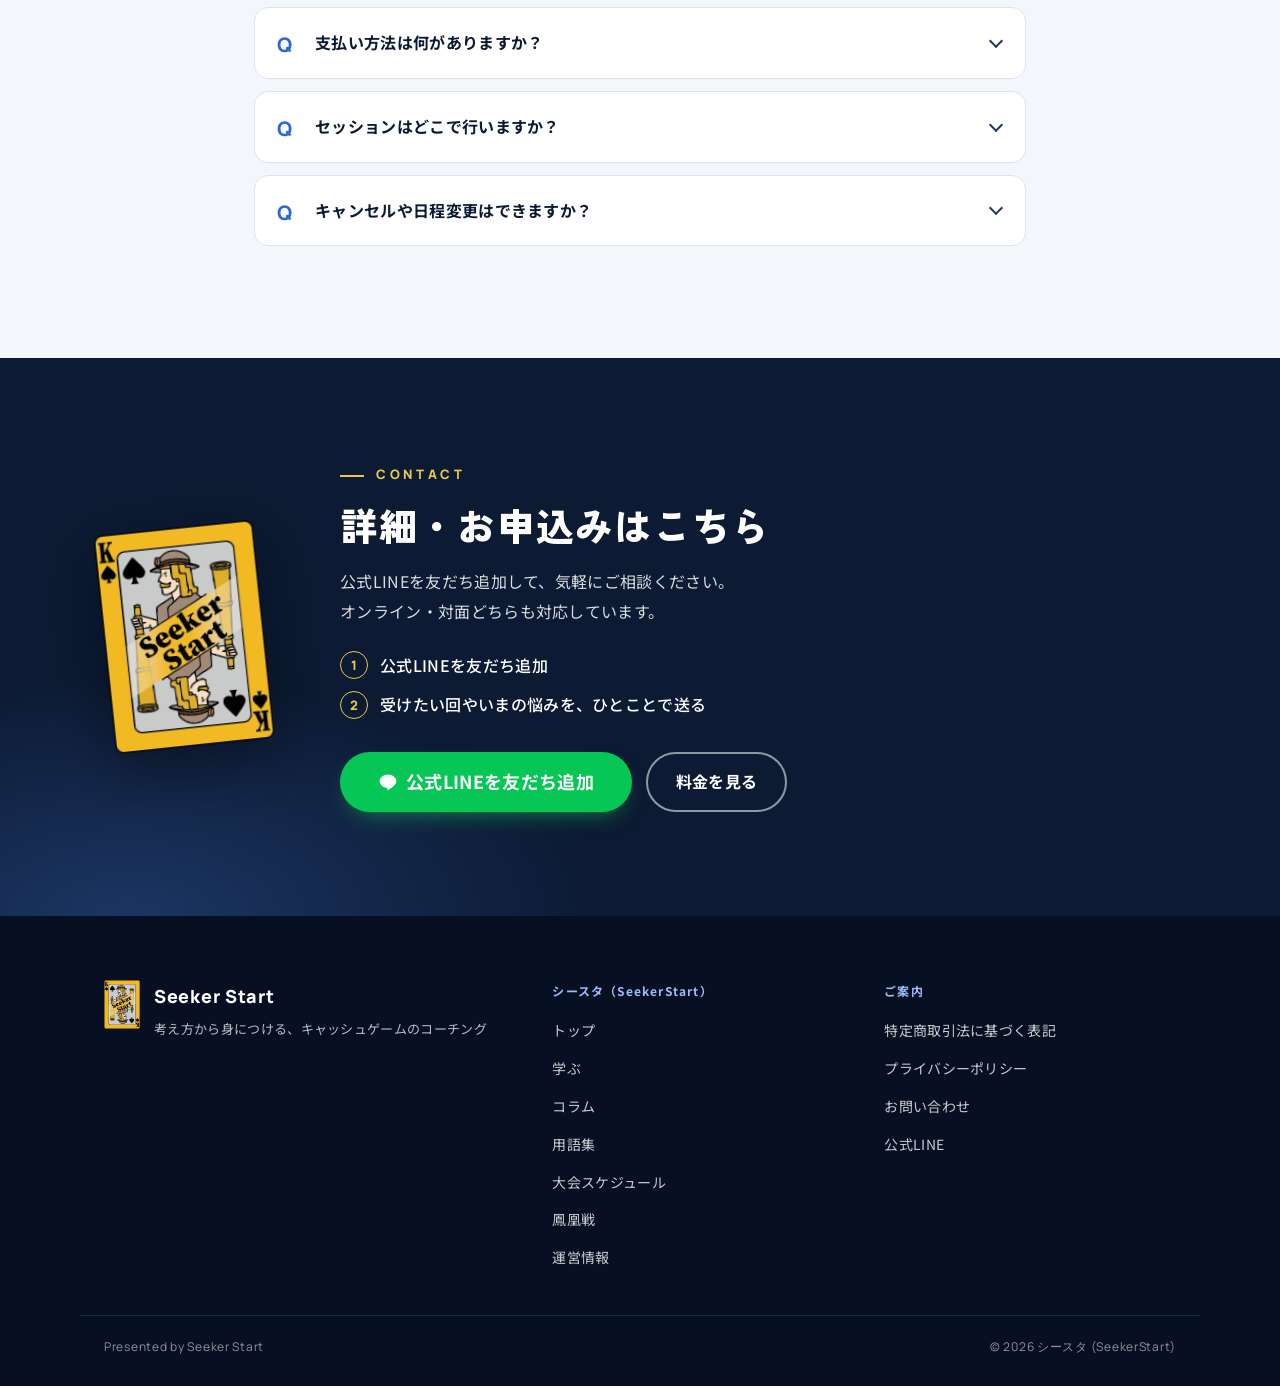
==== commit 6a1c77f4: "コンセプト欄を「考える。深める。その先へ。」に全面リニューアル Co-Authored-By: Claude Opus 5.5 <noreply@anthropic.com> Claude-Sessi" ====
--- a/index.html
+++ b/index.html
@@ -18,7 +18,7 @@
 <link rel="apple-touch-icon" href="images/logo-sm.png">
 <link rel="preconnect" href="https://fonts.googleapis.com">
 <link rel="preconnect" href="https://fonts.gstatic.com" crossorigin>
-<link rel="stylesheet" href="https://fonts.googleapis.com/css2?family=Manrope:wght@600;800&family=Noto+Sans+JP:wght@400;500;700&family=Zen+Kaku+Gothic+New:wght@700;900&display=swap">
+<link rel="stylesheet" href="https://fonts.googleapis.com/css2?family=Manrope:wght@600;800&family=Shippori+Mincho+B1:wght@600;700&family=Noto+Sans+JP:wght@400;500;700&family=Zen+Kaku+Gothic+New:wght@700;900&display=swap">
 <link rel="preload" as="image" href="images/hero.jpg" imagesrcset="images/hero-sm.jpg 960w, images/hero.jpg 1672w" imagesizes="100vw">
 <link rel="stylesheet" href="style.css">
 <script>document.documentElement.classList.add('js');</script>
@@ -105,35 +105,53 @@
     </div>
   </section>
 
-  <!-- ===== 4. コンセプト THINK → LEARN → GROW ===== -->
-  <section class="section concept" id="concept">
-    <div class="container">
-      <p class="label label-on-dark">CONCEPT</p>
-      <h2 class="section-title on-dark">THINK → LEARN → GROW</h2>
-      <p class="section-lead on-dark">考え方を学び、学び方を身につけ、自ら成長できるプレイヤーへ。</p>
-      <ol class="stages">
-        <li class="stage">
-          <svg class="stage-icon" viewBox="0 0 24 24" aria-hidden="true"><path d="M9 3a3 3 0 0 0-3 3 3 3 0 0 0-2 5 3 3 0 0 0 2 5 3 3 0 0 0 6 1V6a3 3 0 0 0-3-3Z"/><path d="M15 3a3 3 0 0 1 3 3 3 3 0 0 1 2 5 3 3 0 0 1-2 5 3 3 0 0 1-6 1"/><path d="M12 8h2M12 13h3"/></svg>
-          <p class="stage-en">THINK</p>
-          <h3 class="stage-title">考え方を学ぶ</h3>
-          <p class="stage-when">前半　第1〜3回</p>
-          <p class="stage-text">実戦に必要な思考プロセスを学び、感覚頼りのプレーからの卒業を目指します。</p>
-        </li>
-        <li class="stage">
-          <svg class="stage-icon" viewBox="0 0 24 24" aria-hidden="true"><path d="M3 5.5C5.5 4 8.5 4 12 6c3.5-2 6.5-2 9-.5V19c-2.5-1.5-5.5-1.5-9 .5-3.5-2-6.5-2-9-.5Z"/><path d="M12 6v13.5"/></svg>
-          <p class="stage-en">LEARN</p>
-          <h3 class="stage-title">学び方を身につける</h3>
-          <p class="stage-when">後半　第4〜5回</p>
-          <p class="stage-text">GTOや戦略教材を自分で読み解き、学習を進める方法を習得します。</p>
-        </li>
-        <li class="stage stage-goal">
-          <svg class="stage-icon" viewBox="0 0 24 24" aria-hidden="true"><path d="M3 17l6-6 4 4 8-8"/><path d="M15 7h6v6"/></svg>
-          <p class="stage-en">GROW</p>
-          <h3 class="stage-title">自ら成長する</h3>
-          <p class="stage-when">GOAL</p>
-          <p class="stage-text">学ぶべきことを整理し、自分の力で成長していくための道筋をつくります。</p>
-        </li>
-      </ol>
+  <!-- ===== 4. コンセプト「考える。深める。その先へ。」 =====
+       写真の差し替え：各 .concept-media の中を <img src="images/..." alt="..."> に置き換え、data-pending を外す -->
+  <section class="concept" id="concept">
+    <div class="container">
+      <header class="concept-head">
+        <p class="concept-kicker">コンセプト</p>
+        <h2 class="concept-title"><span>考える。</span><span>深める。</span><span>その先へ。</span></h2>
+        <p class="concept-lead">自分のアクションを選んだ理由を、<br class="sp">自分の言葉で説明できるプレイヤーへ。</p>
+      </header>
+
+      <article class="concept-row">
+        <figure class="concept-media">
+          <img src="images/hero-sm.jpg" alt="戦略を書き込んだノートとポーカーチップが並ぶテーブル" width="960" height="540" loading="lazy">
+        </figure>
+        <div class="concept-text">
+          <p class="concept-step"><span class="concept-num">一</span><span class="concept-when">第1回〜第3回</span></p>
+          <h3 class="concept-name">考える。</h3>
+          <p class="concept-catch">アクションには、理由がある。</p>
+          <p class="concept-body">相手のレンジを絞り込み、その相手に対してどのようなアクションが有効なのかを考える。実戦で必要となる思考プロセスを身につけます。</p>
+        </div>
+      </article>
+
+      <article class="concept-row is-reverse">
+        <figure class="concept-media" data-pending>
+          <span class="concept-media-mark" aria-hidden="true">深</span>
+          <figcaption class="visually-hidden">講義資料の写真（準備中）</figcaption>
+        </figure>
+        <div class="concept-text">
+          <p class="concept-step"><span class="concept-num">二</span><span class="concept-when">補講1・補講2</span></p>
+          <h3 class="concept-name">深める。</h3>
+          <p class="concept-catch">戦略の背景にある理論を知る。</p>
+          <p class="concept-body">ポーカー算数やtoy-gameを通じて、戦略が成り立つ仕組みを学ぶ。実戦での判断を支える知識を深めます。</p>
+        </div>
+      </article>
+
+      <article class="concept-row is-goal">
+        <figure class="concept-media" data-pending>
+          <span class="concept-media-mark" aria-hidden="true">先</span>
+          <figcaption class="visually-hidden">ポーカーの写真（準備中）</figcaption>
+        </figure>
+        <div class="concept-text">
+          <p class="concept-step"><span class="concept-num">三</span><span class="concept-when">コーチング終了後</span></p>
+          <h3 class="concept-name">その先へ。</h3>
+          <p class="concept-catch">自分で考え、自分で上達する。</p>
+          <p class="concept-body">自身のプレーを振り返り、課題を見つけ、次の実戦に活かす。コーチングが終わった後も、自分の力で学び続けられることを目指します。</p>
+        </div>
+      </article>
     </div>
   </section>
 
--- a/style.css
+++ b/style.css
@@ -244,40 +244,73 @@
 }
 @media (max-width: 760px) { .walls { grid-template-columns: 1fr; } }
 
-/* ---------- コンセプト ---------- */
-.concept {
-  background:
-    radial-gradient(1000px 500px at 85% 0%, rgba(74,134,240,.22), transparent 60%),
-    linear-gradient(180deg, var(--navy-900), var(--navy-950));
-  color: #fff;
-}
-.stages {
-  list-style: none; margin: 0; padding: 0;
-  display: grid; grid-template-columns: repeat(3, minmax(0, 1fr)); gap: 20px;
-  counter-reset: none;
-}
-.stage {
-  position: relative;
-  background: rgba(255,255,255,.04); border: 1px solid rgba(156,189,248,.22);
-  border-radius: var(--radius); padding: 36px 30px 32px;
-}
-.stage:not(:last-child)::after {
-  content: ""; position: absolute; right: -16px; top: 50%; width: 12px; height: 12px;
-  border-top: 2px solid var(--blue-300); border-right: 2px solid var(--blue-300);
-  transform: translateY(-50%) rotate(45deg); opacity: .7;
-}
-.stage-icon { width: 34px; height: 34px; fill: none; stroke: var(--blue-300); stroke-width: 1.6; stroke-linecap: round; stroke-linejoin: round; }
-.stage-en { margin-top: 22px; font-family: var(--font-en); font-weight: 800; font-size: 30px; letter-spacing: .12em; }
-.stage-title { margin: 6px 0 4px; font-size: 20px; }
-.stage-when { font-size: 13px; color: var(--blue-300); letter-spacing: .08em; }
-.stage-text { margin-top: 18px; font-size: 15px; color: rgba(255,255,255,.82); line-height: 1.9; }
-.stage-goal { background: var(--gold); border-color: var(--gold); color: var(--navy-950); }
-.stage-goal .stage-icon { stroke: var(--navy-950); }
-.stage-goal .stage-when { color: var(--navy-800); font-family: var(--font-en); font-weight: 800; letter-spacing: .2em; }
-.stage-goal .stage-text { color: var(--navy-900); }
+/* ---------- コンセプト「考える。深める。その先へ。」 ---------- */
+.concept { --font-mincho: "Shippori Mincho B1", "Hiragino Mincho ProN", "Yu Mincho", serif; background: #FAFBFD; padding: 136px 0 120px; }
+.concept-head { max-width: 760px; margin: 0 auto 112px; text-align: center; }
+.concept-kicker {
+  display: inline-flex; align-items: center; gap: 14px;
+  font-size: 13px; font-weight: 700; letter-spacing: .32em; color: var(--blue-600); margin-bottom: 28px;
+}
+.concept-kicker::before, .concept-kicker::after { content: ""; width: 28px; height: 1px; background: currentColor; }
+.concept-title {
+  margin: 0; font-family: var(--font-mincho); font-weight: 700; color: var(--navy-900);
+  font-size: clamp(34px, 5.6vw, 64px); line-height: 1.45; letter-spacing: .12em;
+}
+.concept-title span { display: inline-block; }
+.concept-lead { margin-top: 32px; font-size: clamp(15px, 1.6vw, 18px); line-height: 2.1; color: var(--muted); letter-spacing: .06em; }
+
+.concept-row {
+  display: grid; grid-template-columns: minmax(0, 1.08fr) minmax(0, 1fr); gap: clamp(40px, 6vw, 96px); align-items: center;
+}
+.concept-row + .concept-row { margin-top: 120px; padding-top: 120px; border-top: 1px solid var(--border); }
+.concept-row.is-reverse .concept-media { order: 2; }
+
+.concept-media {
+  position: relative; margin: 0; aspect-ratio: 4 / 3; overflow: hidden;
+  background: var(--navy-900); border-radius: 4px;
+}
+.concept-media img { width: 100%; height: 100%; object-fit: cover; object-position: 78% 70%; }
+.concept-media[data-pending] { background: #EEF1F7; }
+.concept-media-mark {
+  position: absolute; inset: 0; display: flex; align-items: center; justify-content: center;
+  font-family: var(--font-mincho); font-weight: 700; font-size: clamp(160px, 22vw, 300px); line-height: 1;
+  color: rgba(19, 39, 73, .07); user-select: none;
+}
+.concept-row.is-goal .concept-media[data-pending] { background: var(--navy-900); }
+.concept-row.is-goal .concept-media-mark { color: rgba(156, 189, 248, .12); }
+
+.concept-text { max-width: 480px; }
+.concept-row.is-reverse .concept-text { justify-self: end; }
+.concept-step { display: flex; align-items: center; gap: 16px; margin-bottom: 20px; }
+.concept-num {
+  font-family: var(--font-mincho); font-weight: 700; font-size: 20px; color: var(--blue-600);
+  width: 44px; height: 44px; display: inline-flex; align-items: center; justify-content: center;
+  border: 1px solid var(--blue-300); border-radius: 50%;
+}
+.concept-when { font-size: 13px; font-weight: 700; letter-spacing: .14em; color: var(--muted); }
+.concept-name {
+  margin: 0; font-family: var(--font-mincho); font-weight: 700; color: var(--navy-900);
+  font-size: clamp(40px, 5vw, 60px); line-height: 1.25; letter-spacing: .1em;
+}
+.concept-catch {
+  margin-top: 22px; font-family: var(--font-head); font-weight: 700; color: var(--navy-800);
+  font-size: clamp(17px, 1.8vw, 20px); letter-spacing: .06em;
+}
+.concept-body { margin-top: 18px; color: var(--text); font-size: 16px; line-height: 2.1; letter-spacing: .04em; }
+.concept-row.is-goal .concept-name { color: var(--blue-600); }
+
 @media (max-width: 860px) {
-  .stages { grid-template-columns: 1fr; gap: 28px; }
-  .stage:not(:last-child)::after { right: auto; left: 50%; top: auto; bottom: -21px; transform: translateX(-50%) rotate(135deg); }
+  .concept { padding: 88px 0 80px; }
+  .concept-head { margin-bottom: 64px; }
+  .concept-title { letter-spacing: .08em; }
+  .concept-title span { display: block; }
+  .concept-row { grid-template-columns: 1fr; gap: 28px; }
+  .concept-row + .concept-row { margin-top: 64px; padding-top: 64px; }
+  .concept-row.is-reverse .concept-media { order: 0; }
+  .concept-row.is-reverse .concept-text { justify-self: start; }
+  .concept-media { aspect-ratio: 16 / 10; }
+  .concept-text { max-width: none; }
+  .concept-body { font-size: 15px; line-height: 2; }
 }
 
 /* ---------- カリキュラム ---------- */
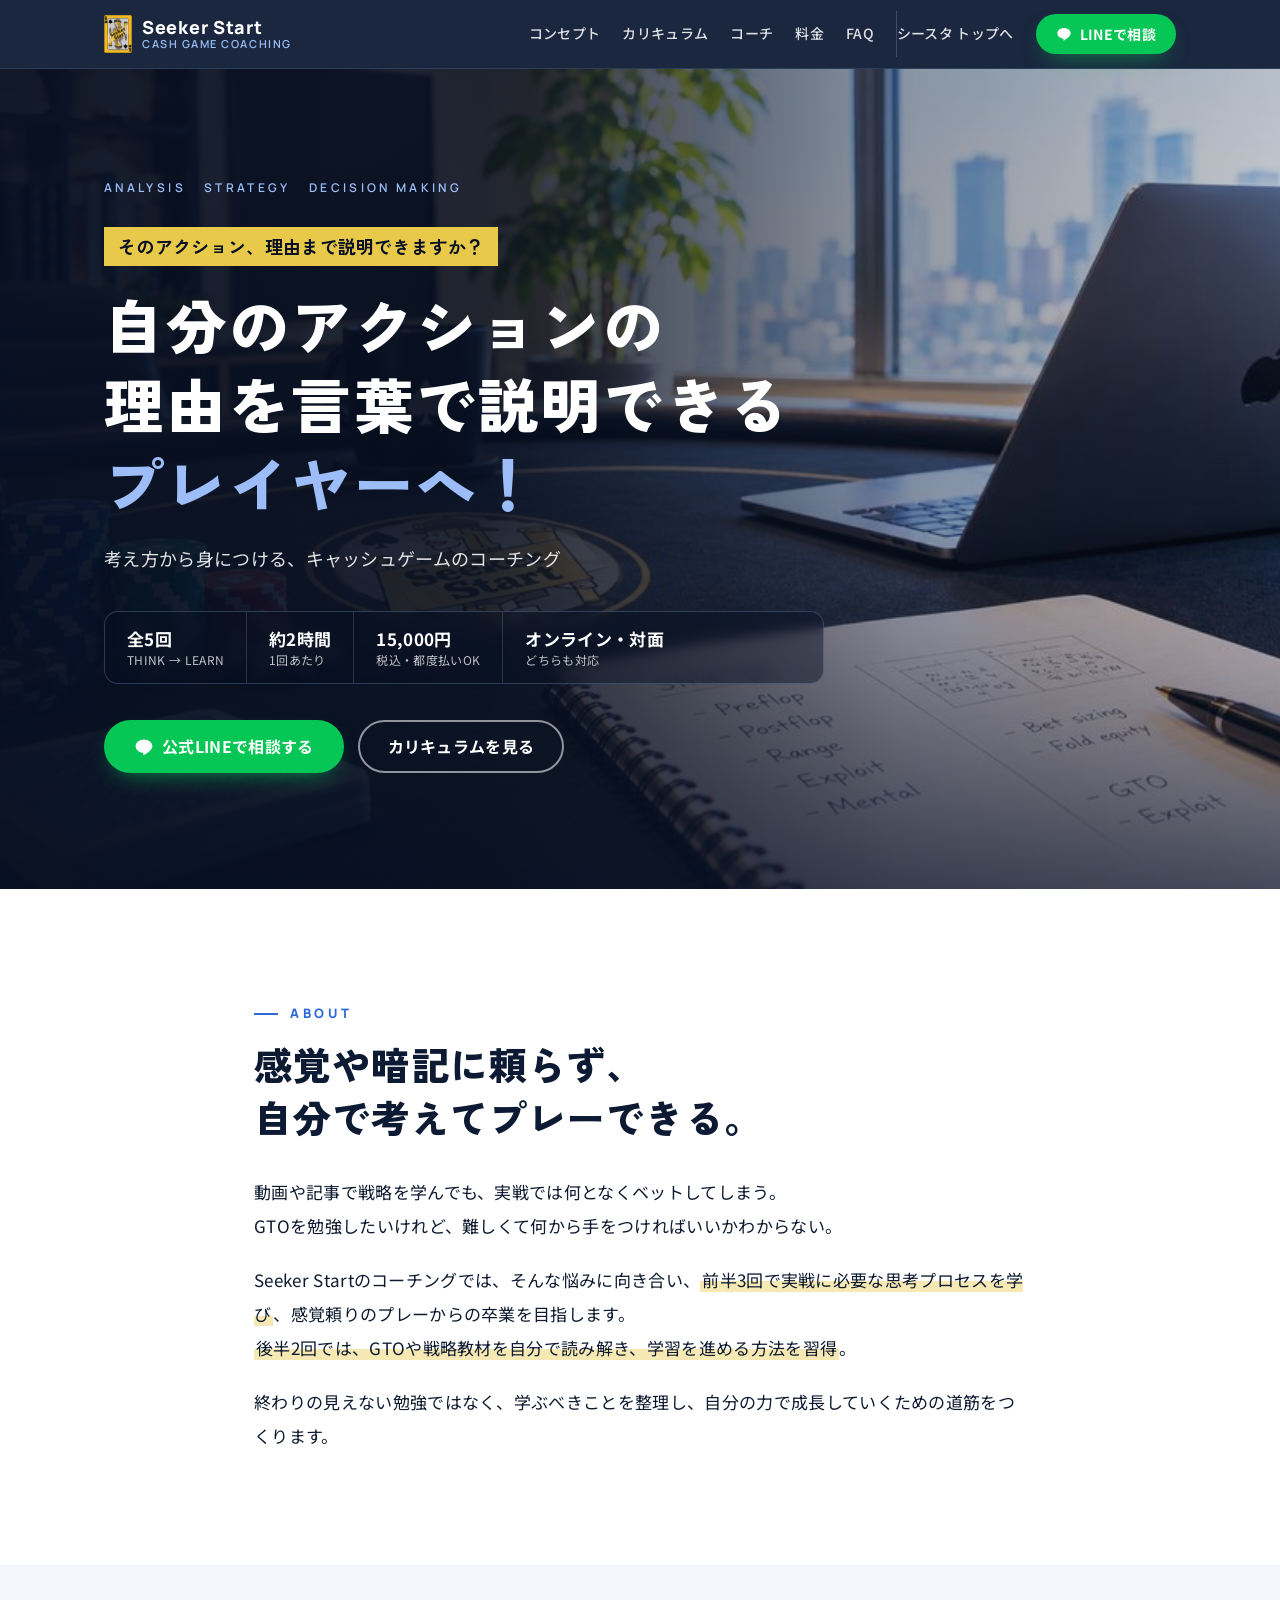
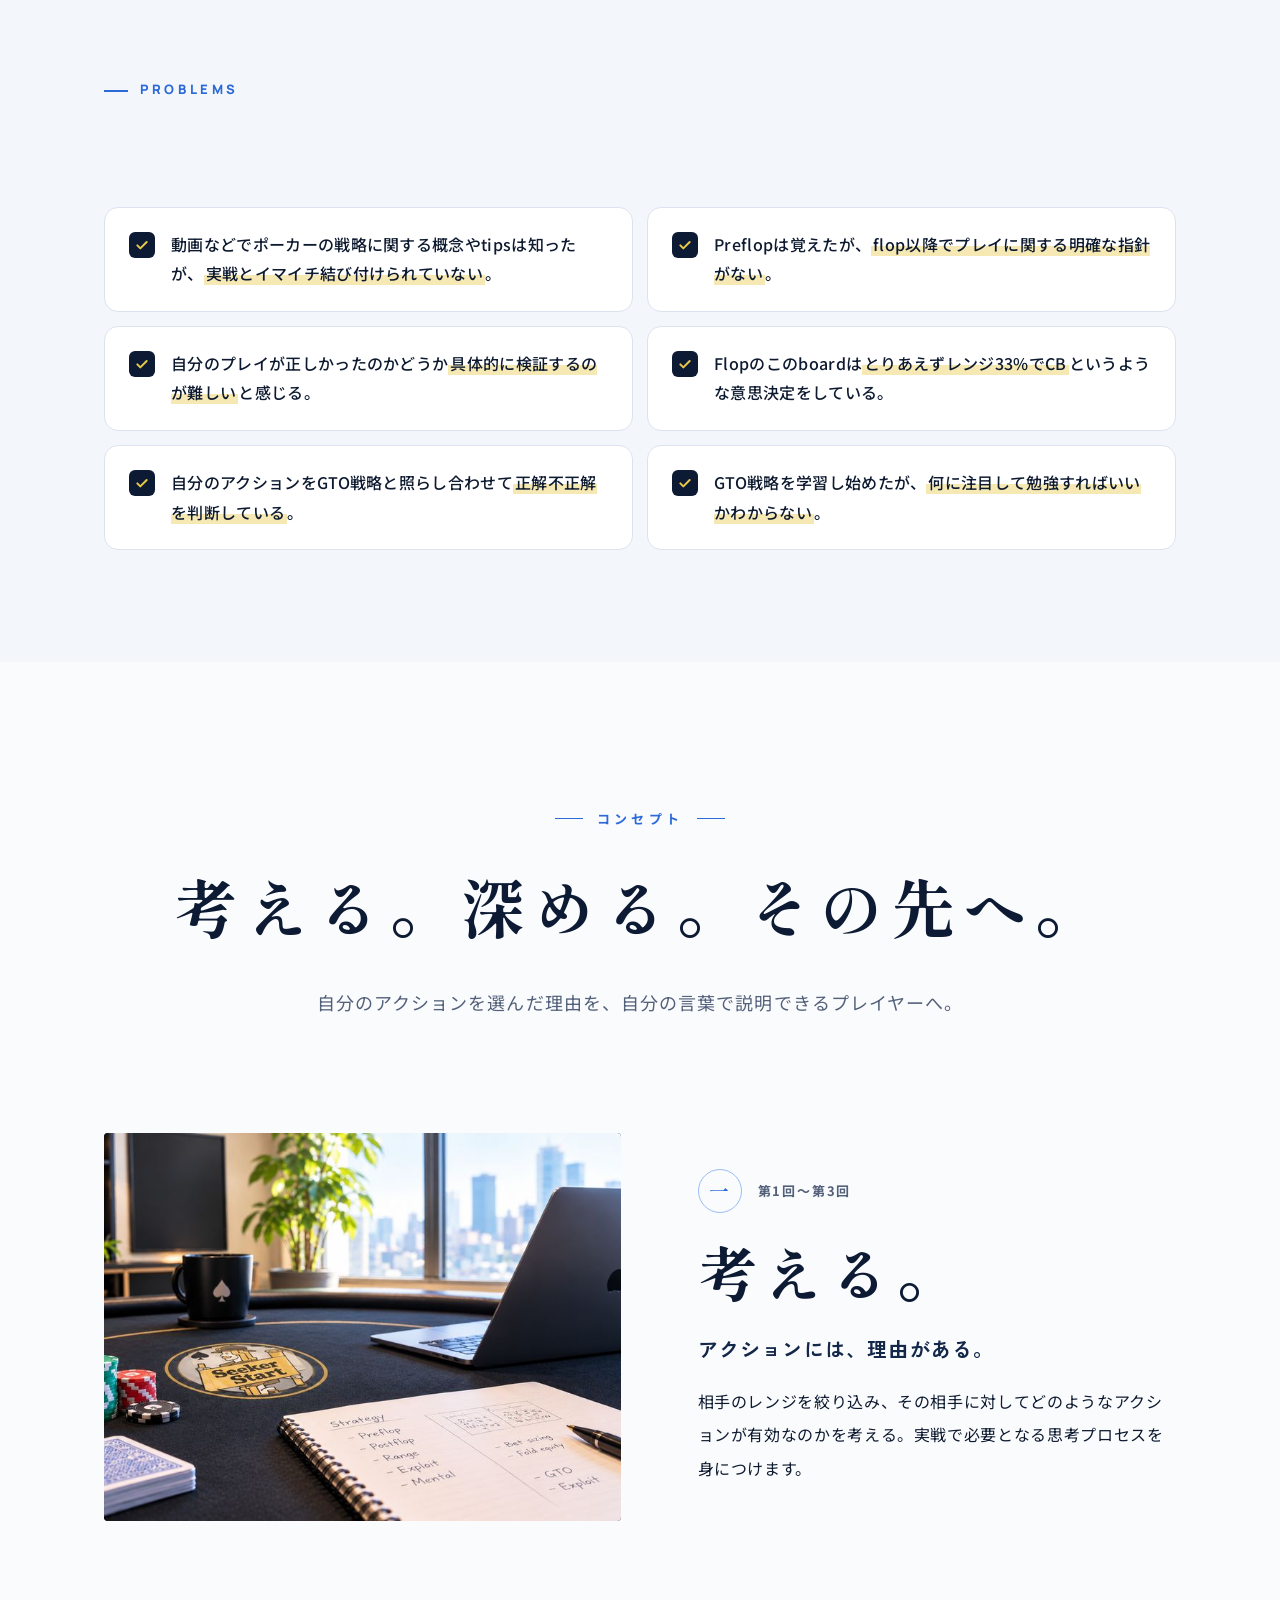
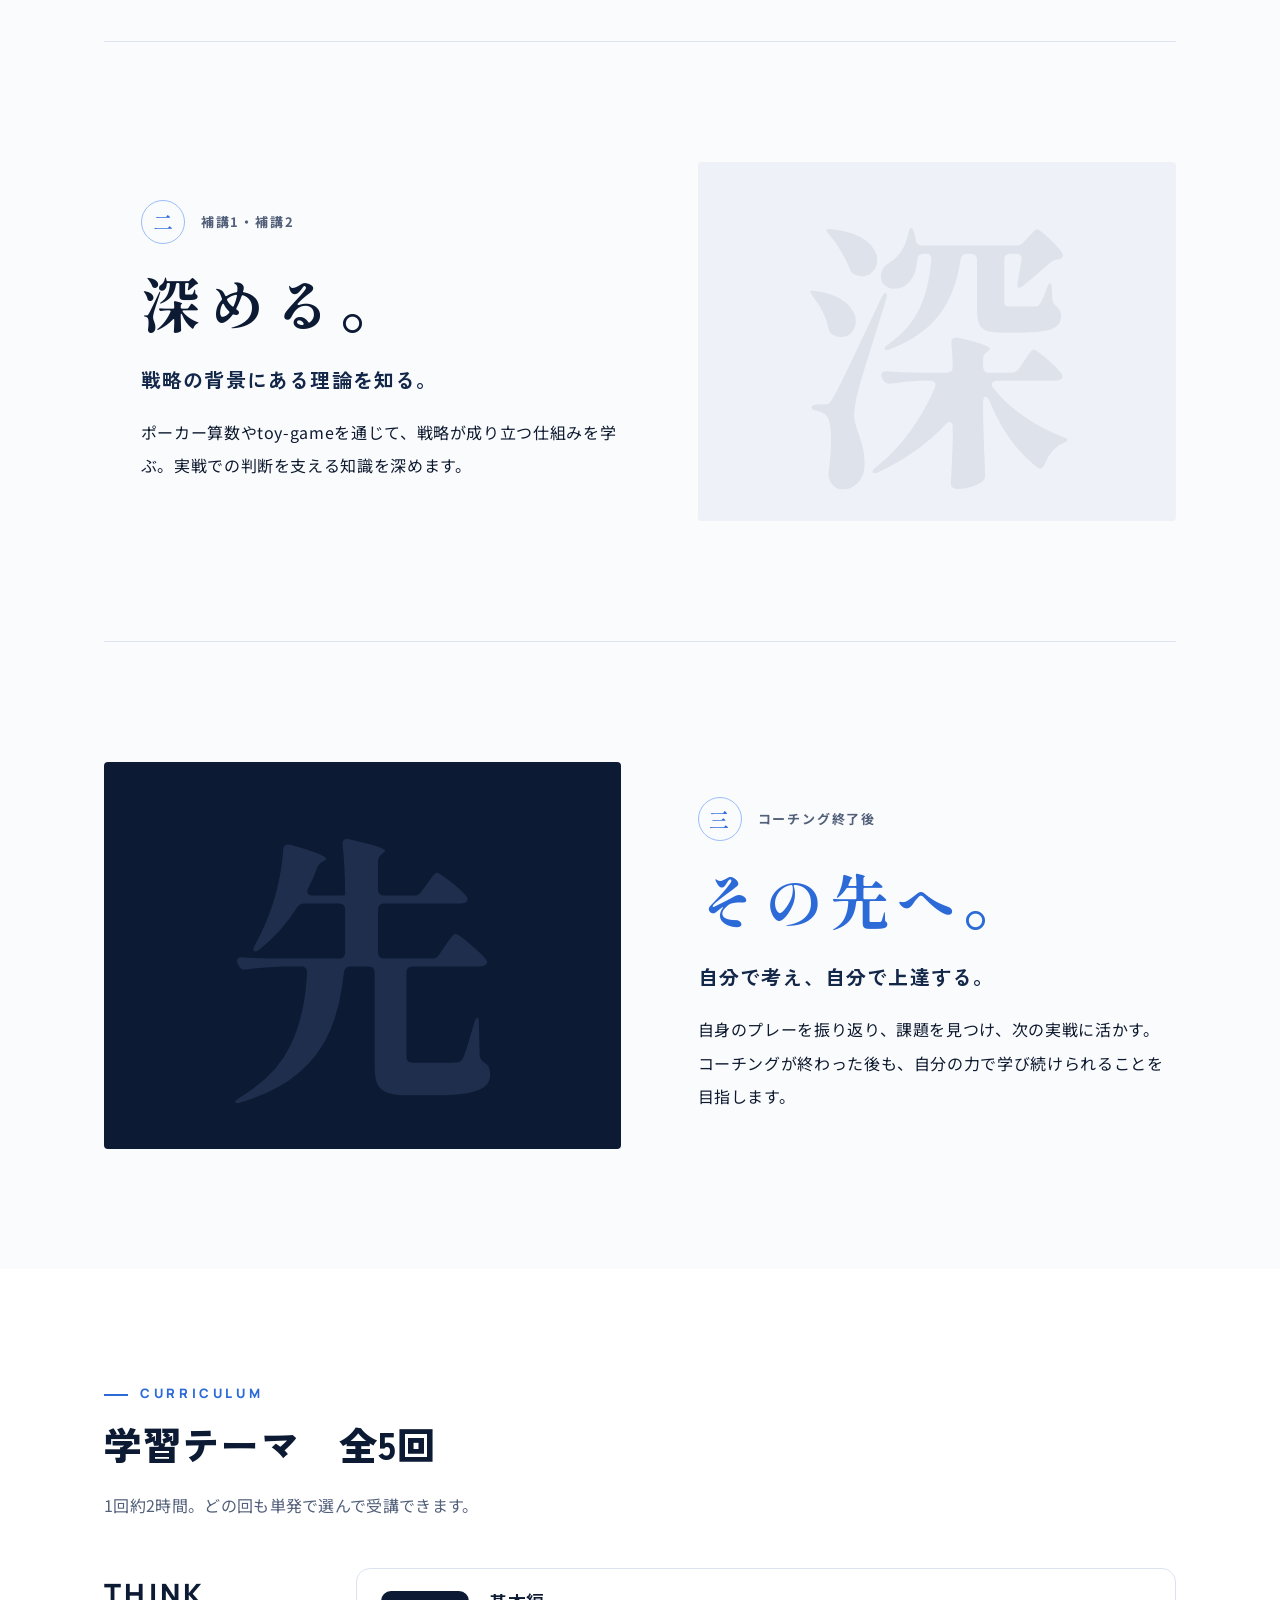
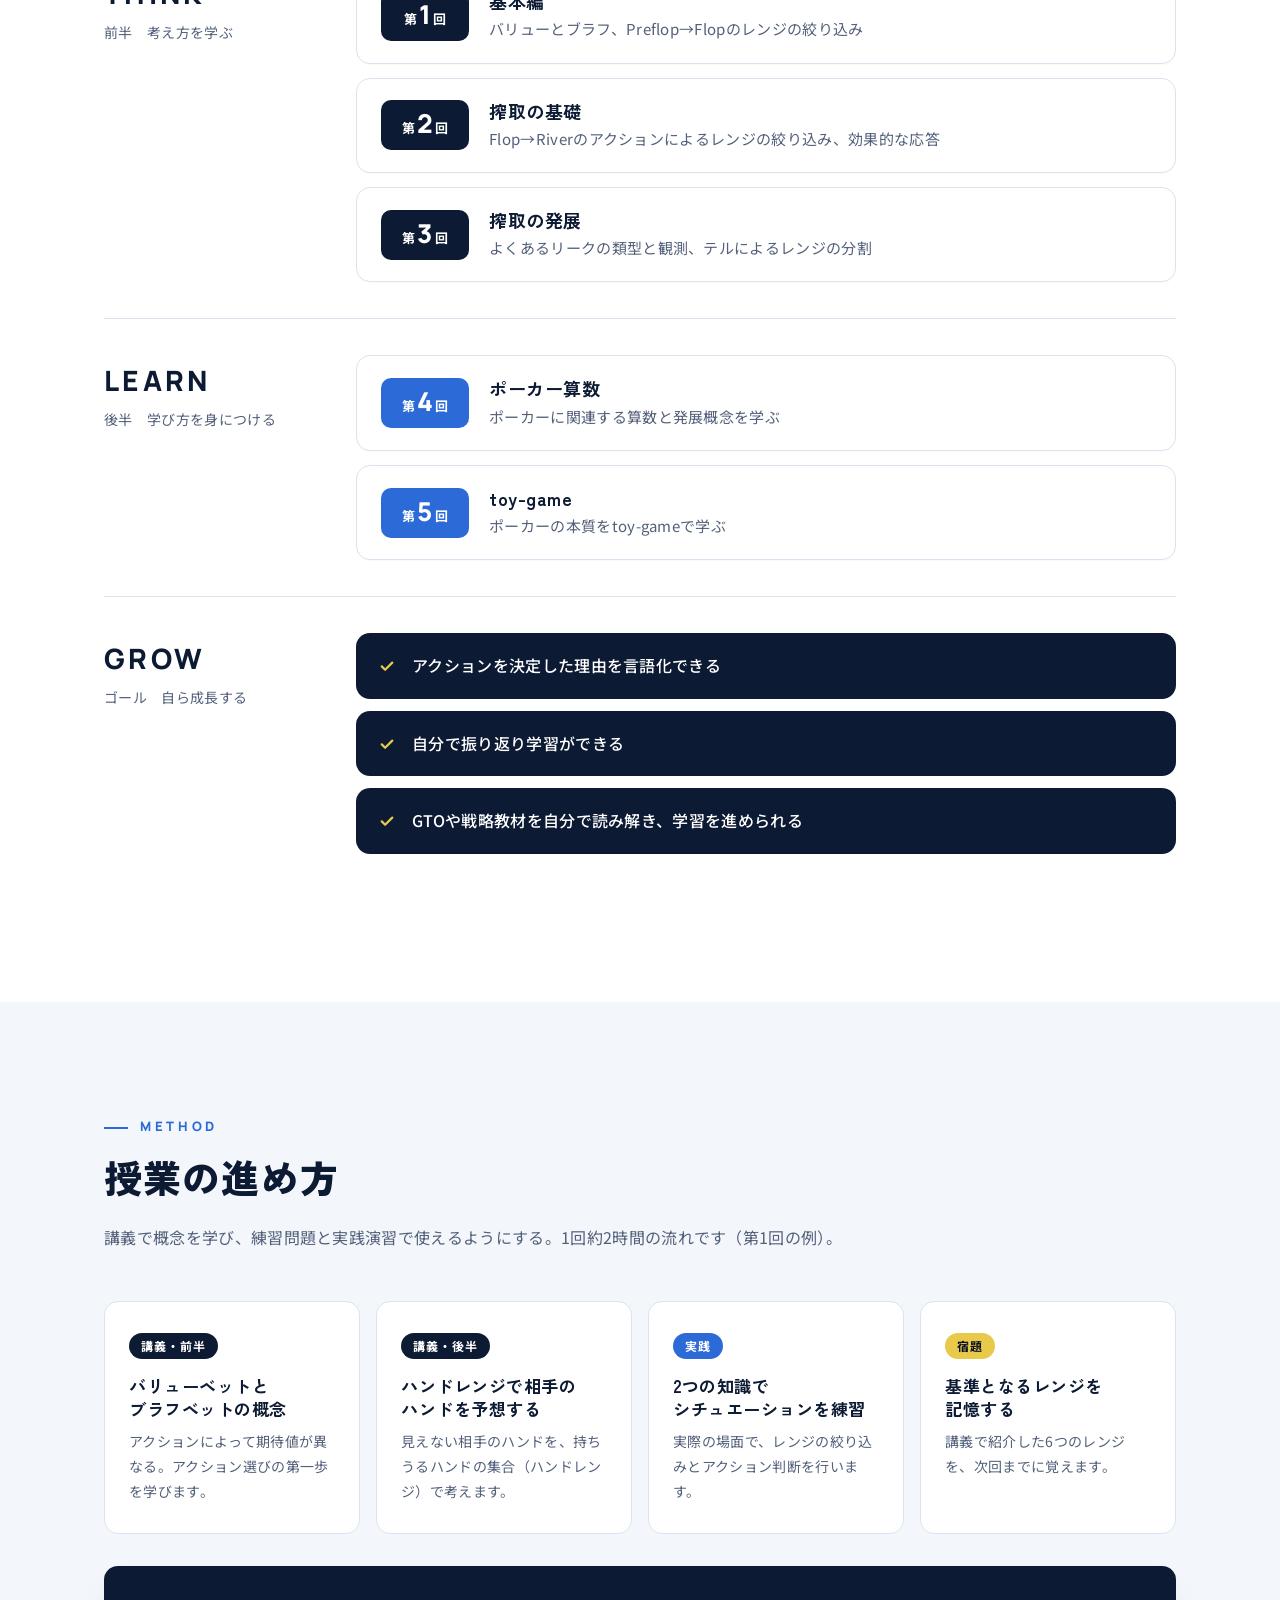
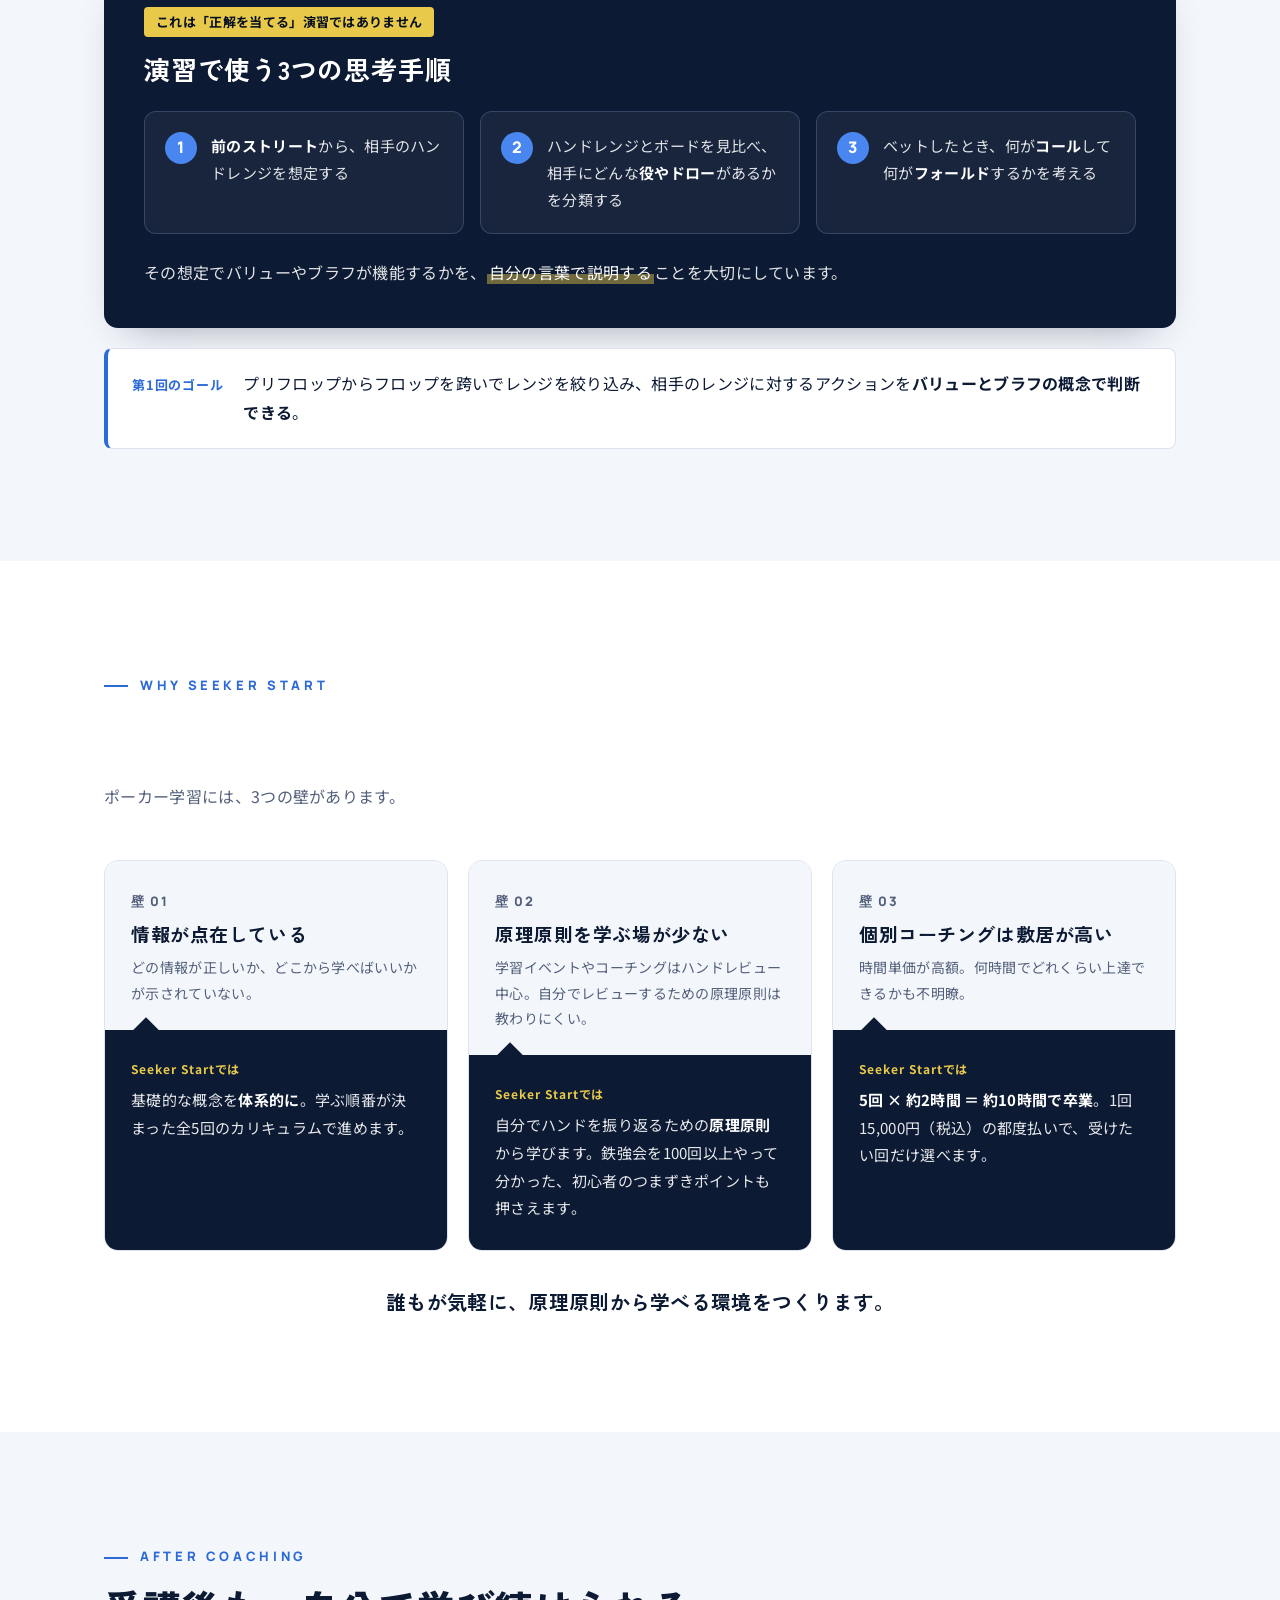
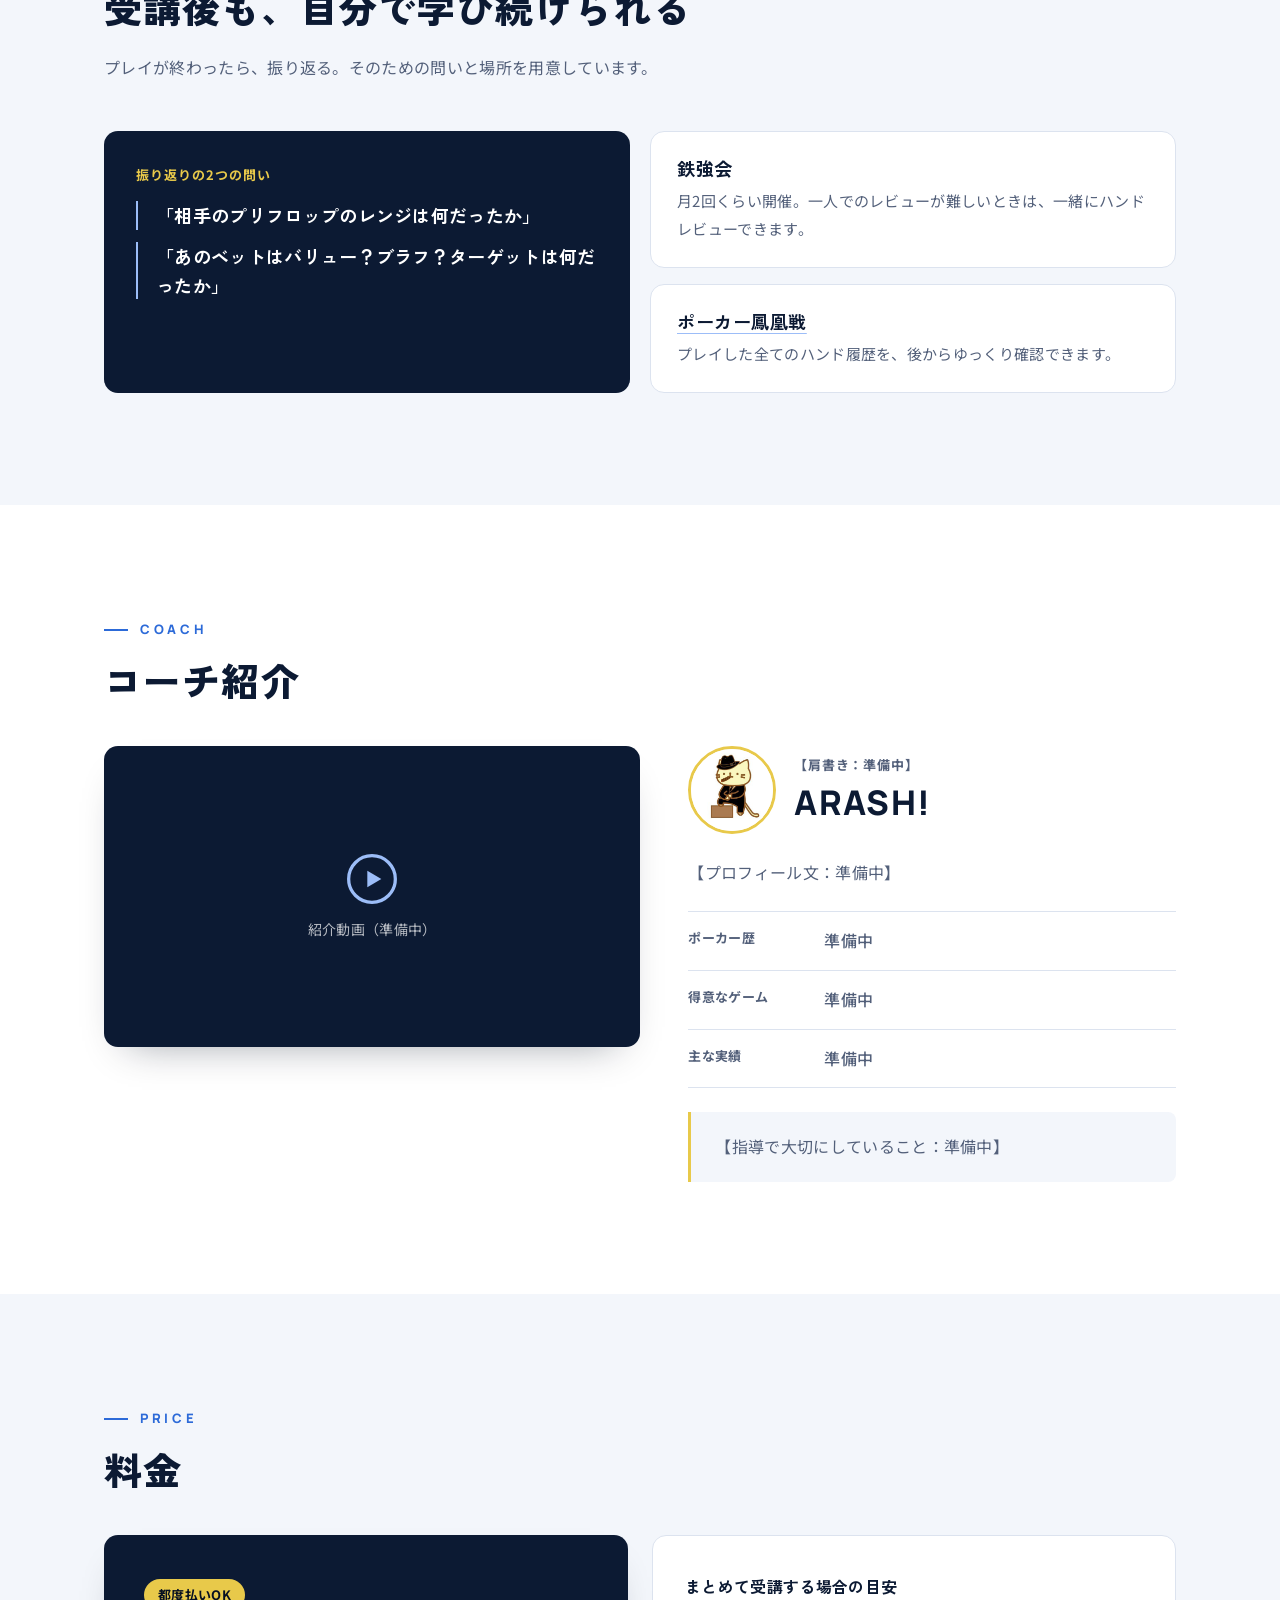
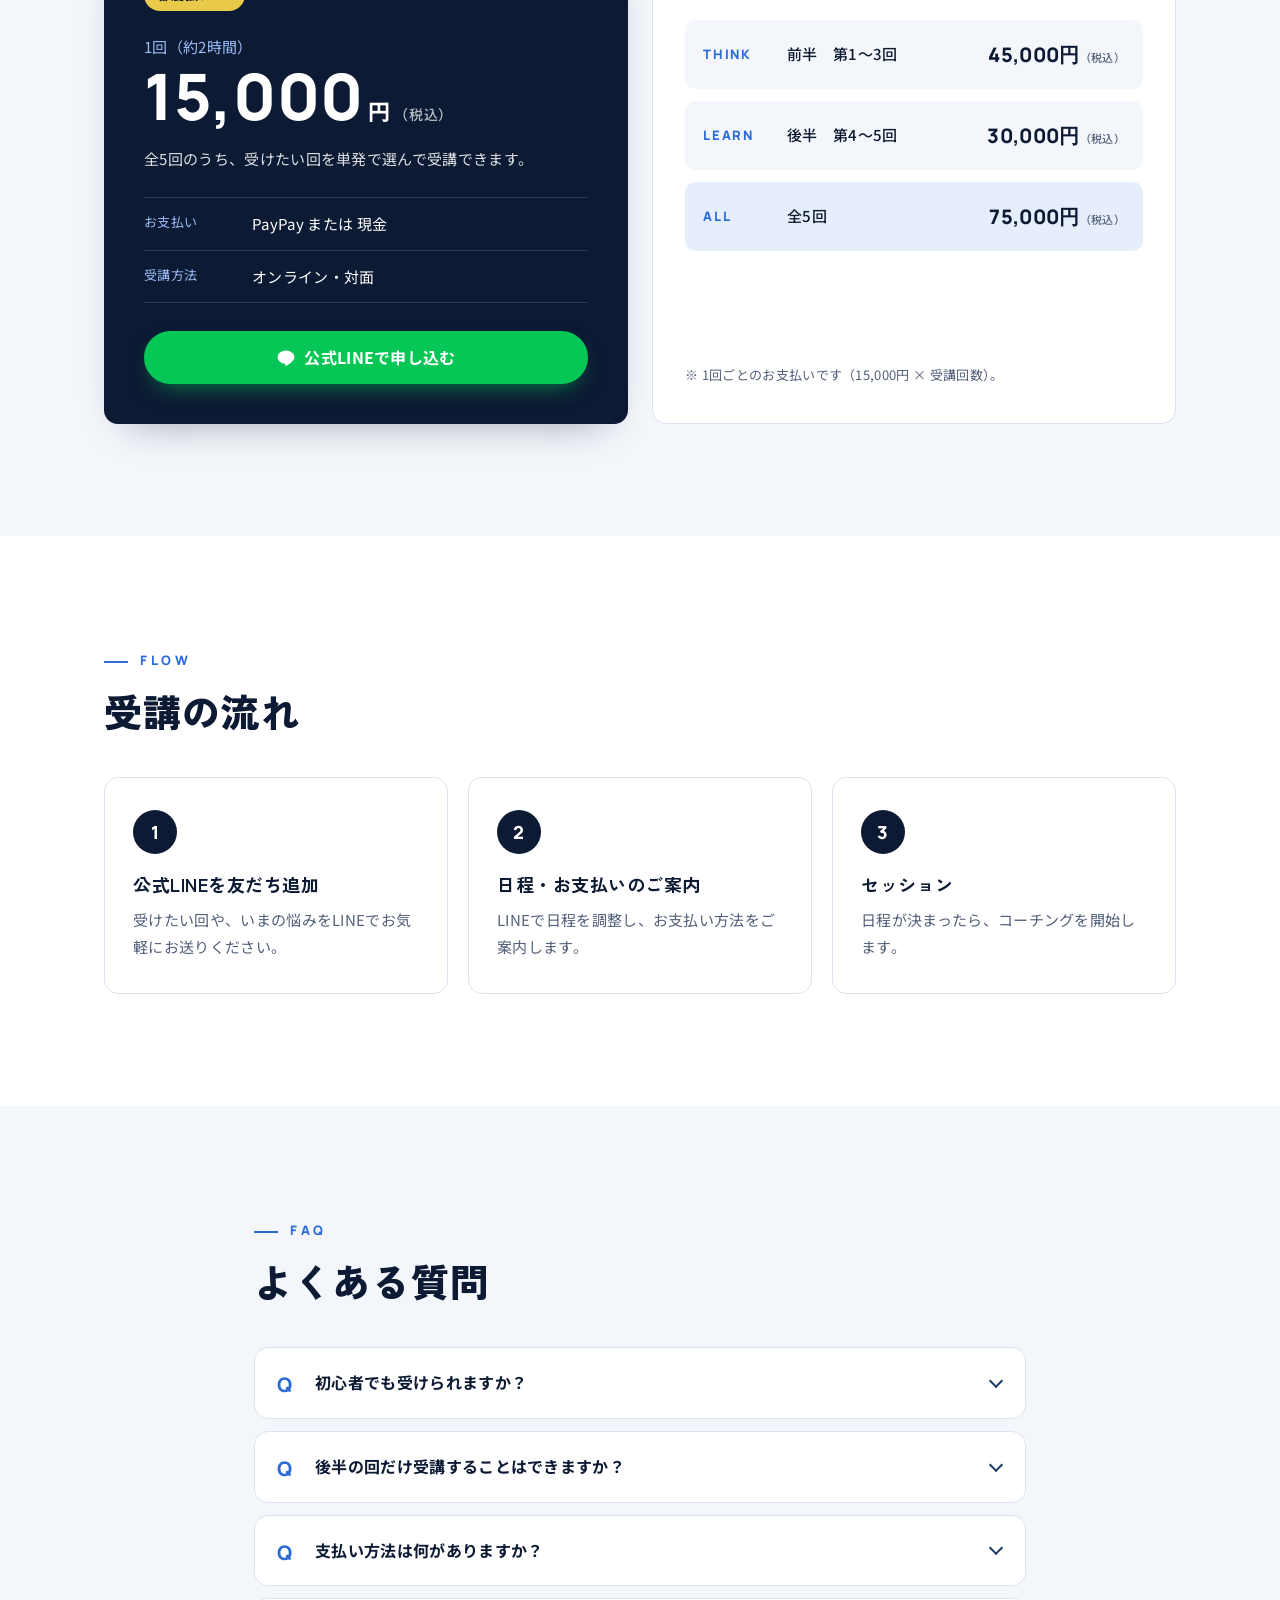
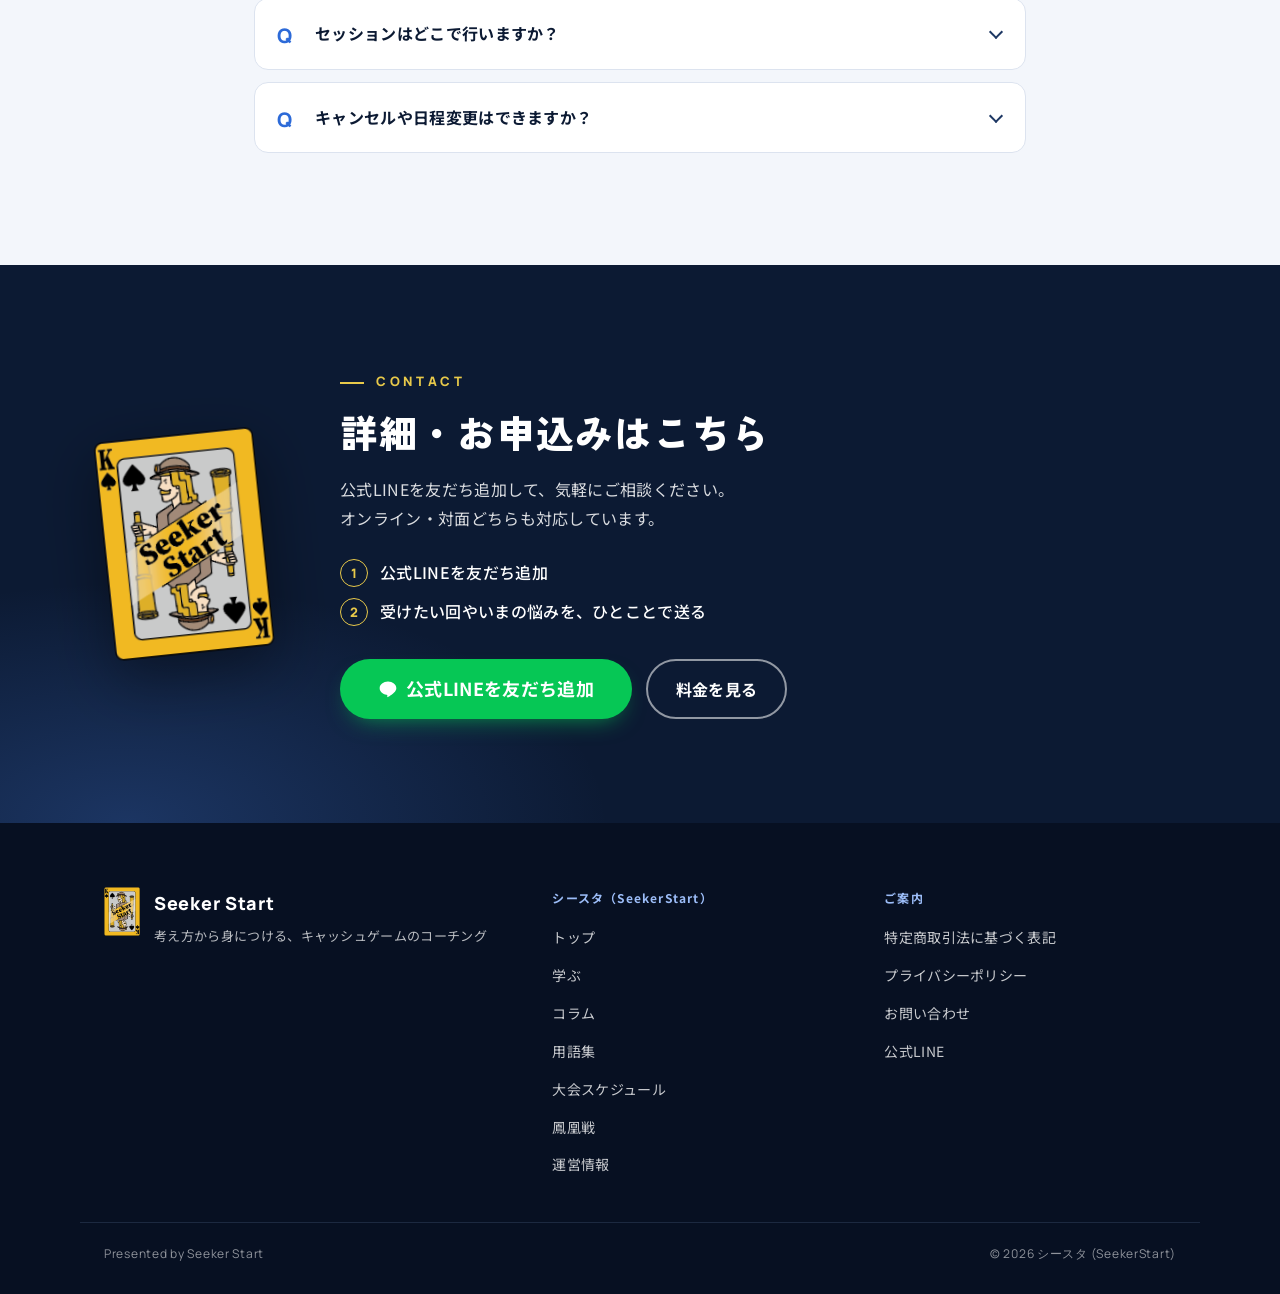
==== commit 4a5df905: "コンセプト見出しをPCで1行に収める Co-Authored-By: Claude Opus 5.5 <noreply@anthropic.com> Claude-Session: https://c" ====
--- a/index.html
+++ b/index.html
@@ -106,7 +106,7 @@
   </section>
 
   <!-- ===== 4. コンセプト「考える。深める。その先へ。」 =====
-       写真の差し替え：各 .concept-media の中を <img src="images/..." alt="..."> に置き換え、data-pending を外す -->
+       写真の差し替え：各 .concept-media の中を img タグ（images フォルダの写真）に置き換え、data-pending を外す -->
   <section class="concept" id="concept">
     <div class="container">
       <header class="concept-head">
--- a/style.css
+++ b/style.css
@@ -246,7 +246,7 @@
 
 /* ---------- コンセプト「考える。深める。その先へ。」 ---------- */
 .concept { --font-mincho: "Shippori Mincho B1", "Hiragino Mincho ProN", "Yu Mincho", serif; background: #FAFBFD; padding: 136px 0 120px; }
-.concept-head { max-width: 760px; margin: 0 auto 112px; text-align: center; }
+.concept-head { max-width: 1040px; margin: 0 auto 112px; text-align: center; }
 .concept-kicker {
   display: inline-flex; align-items: center; gap: 14px;
   font-size: 13px; font-weight: 700; letter-spacing: .32em; color: var(--blue-600); margin-bottom: 28px;
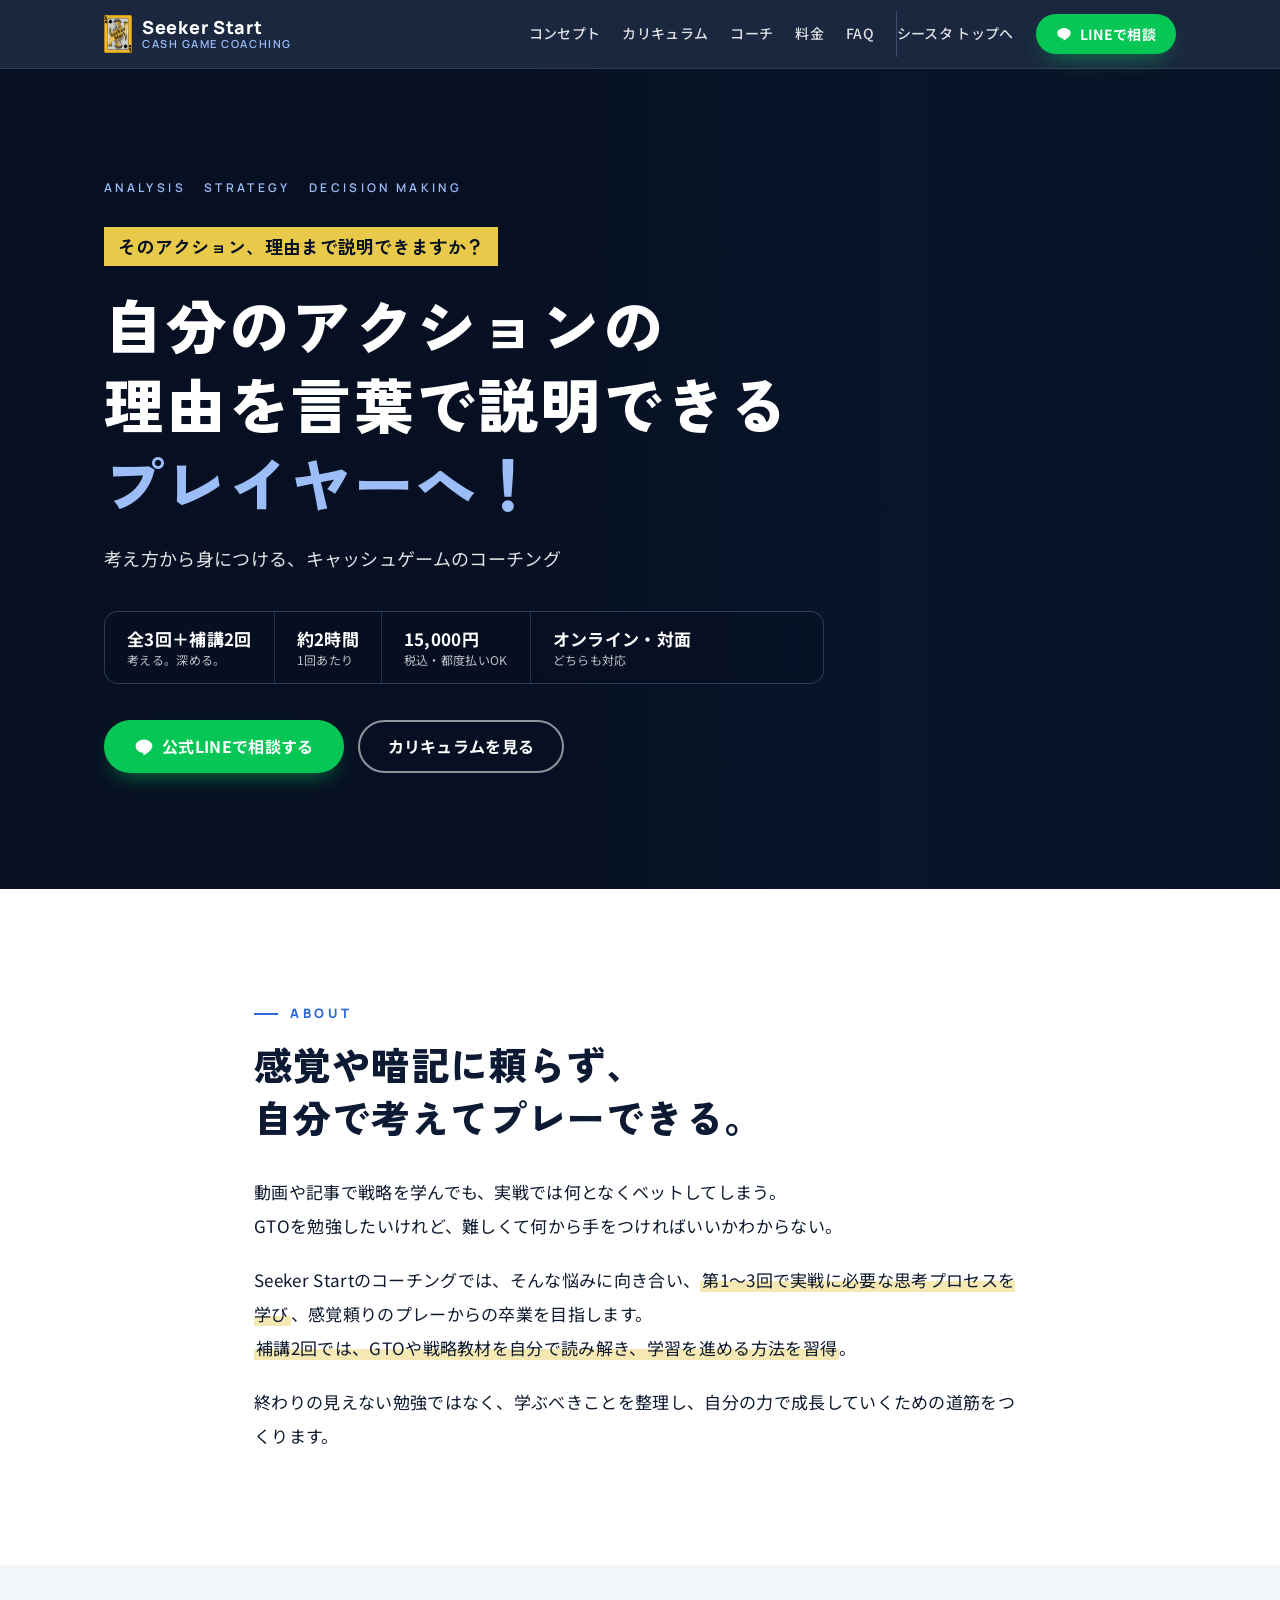
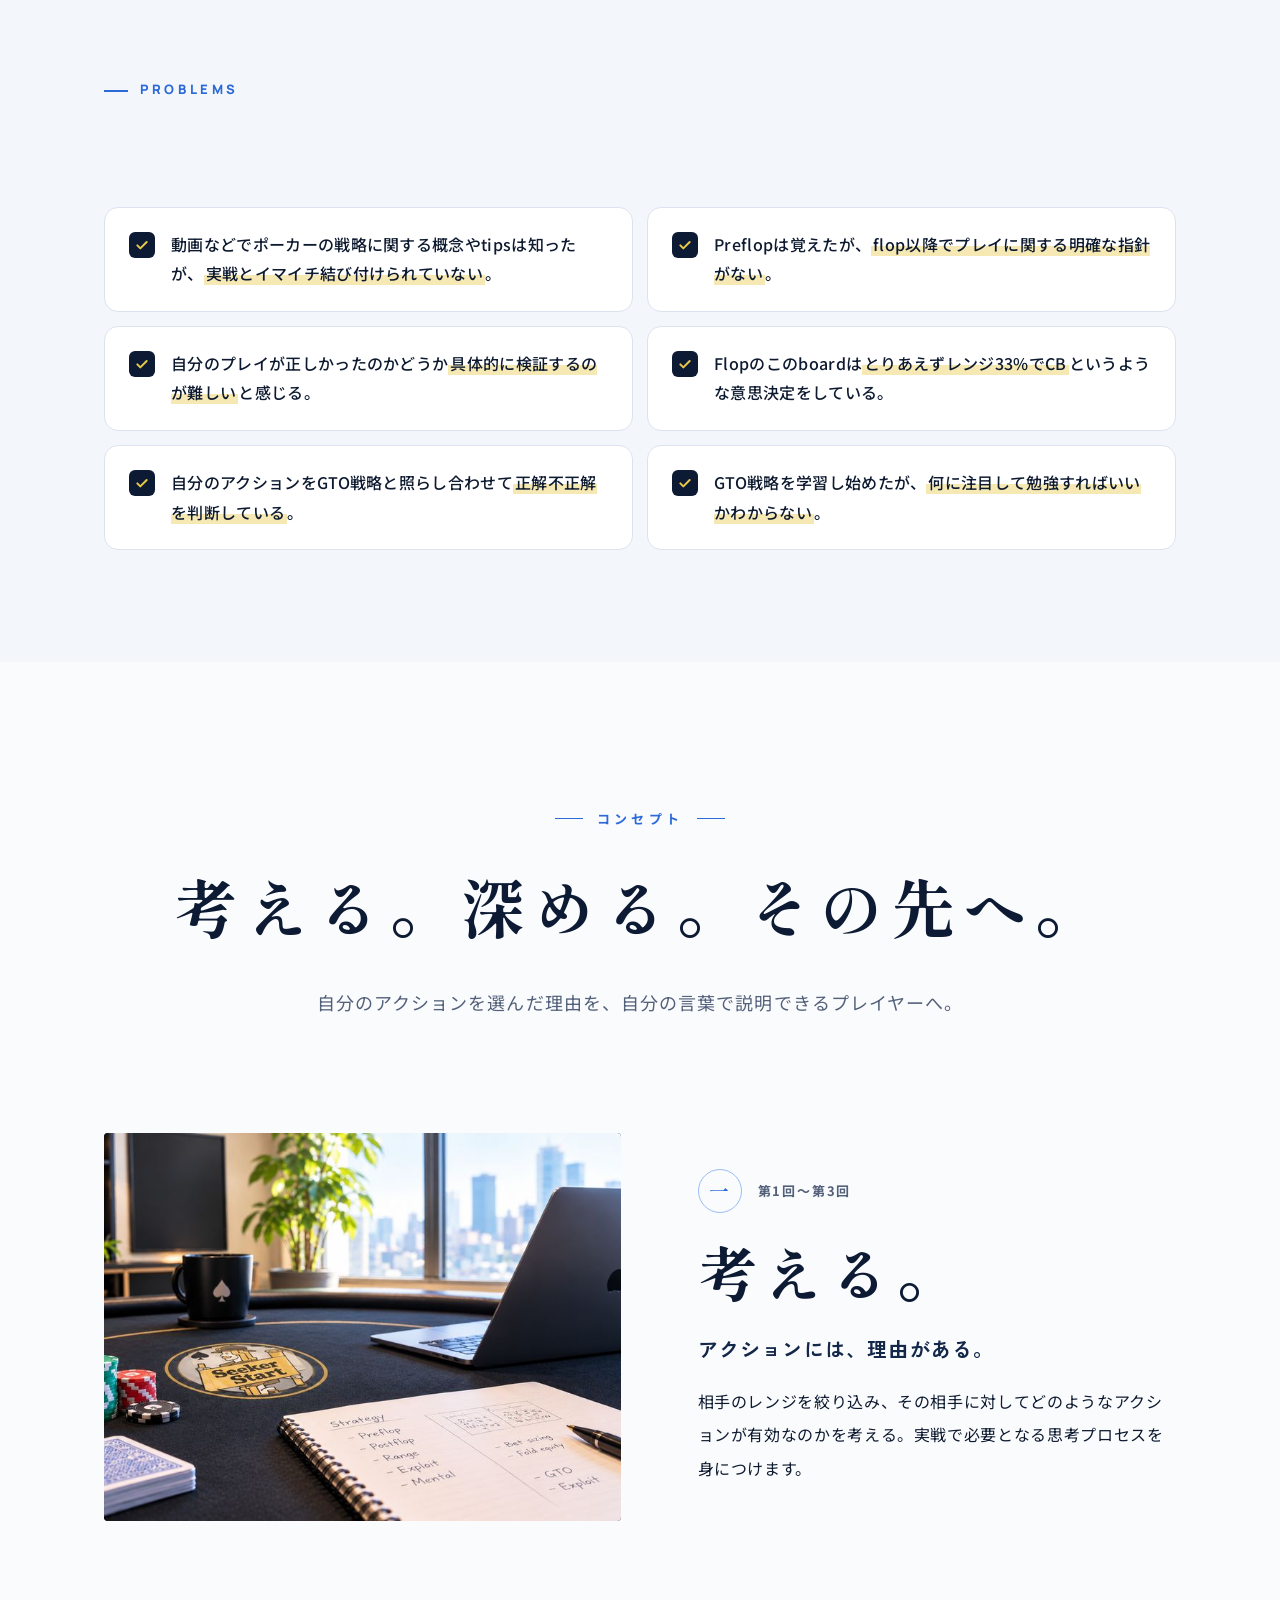
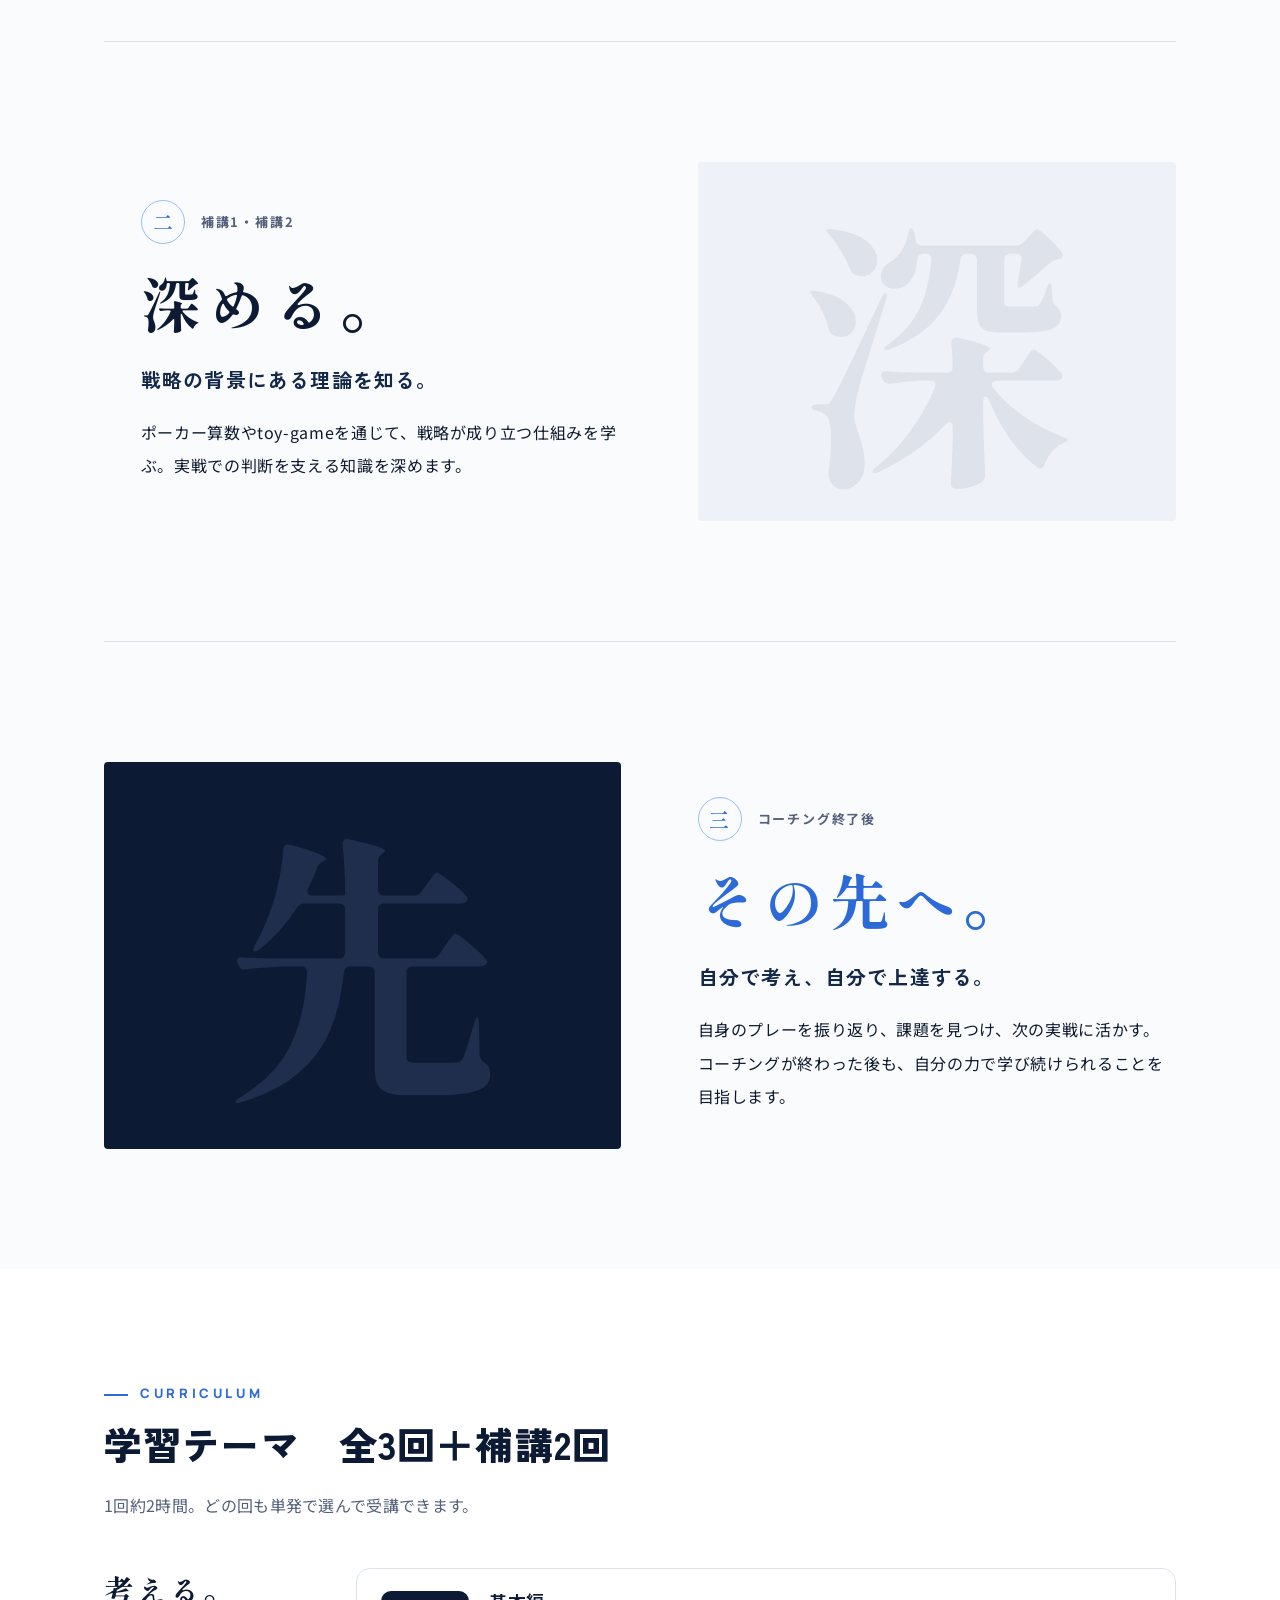
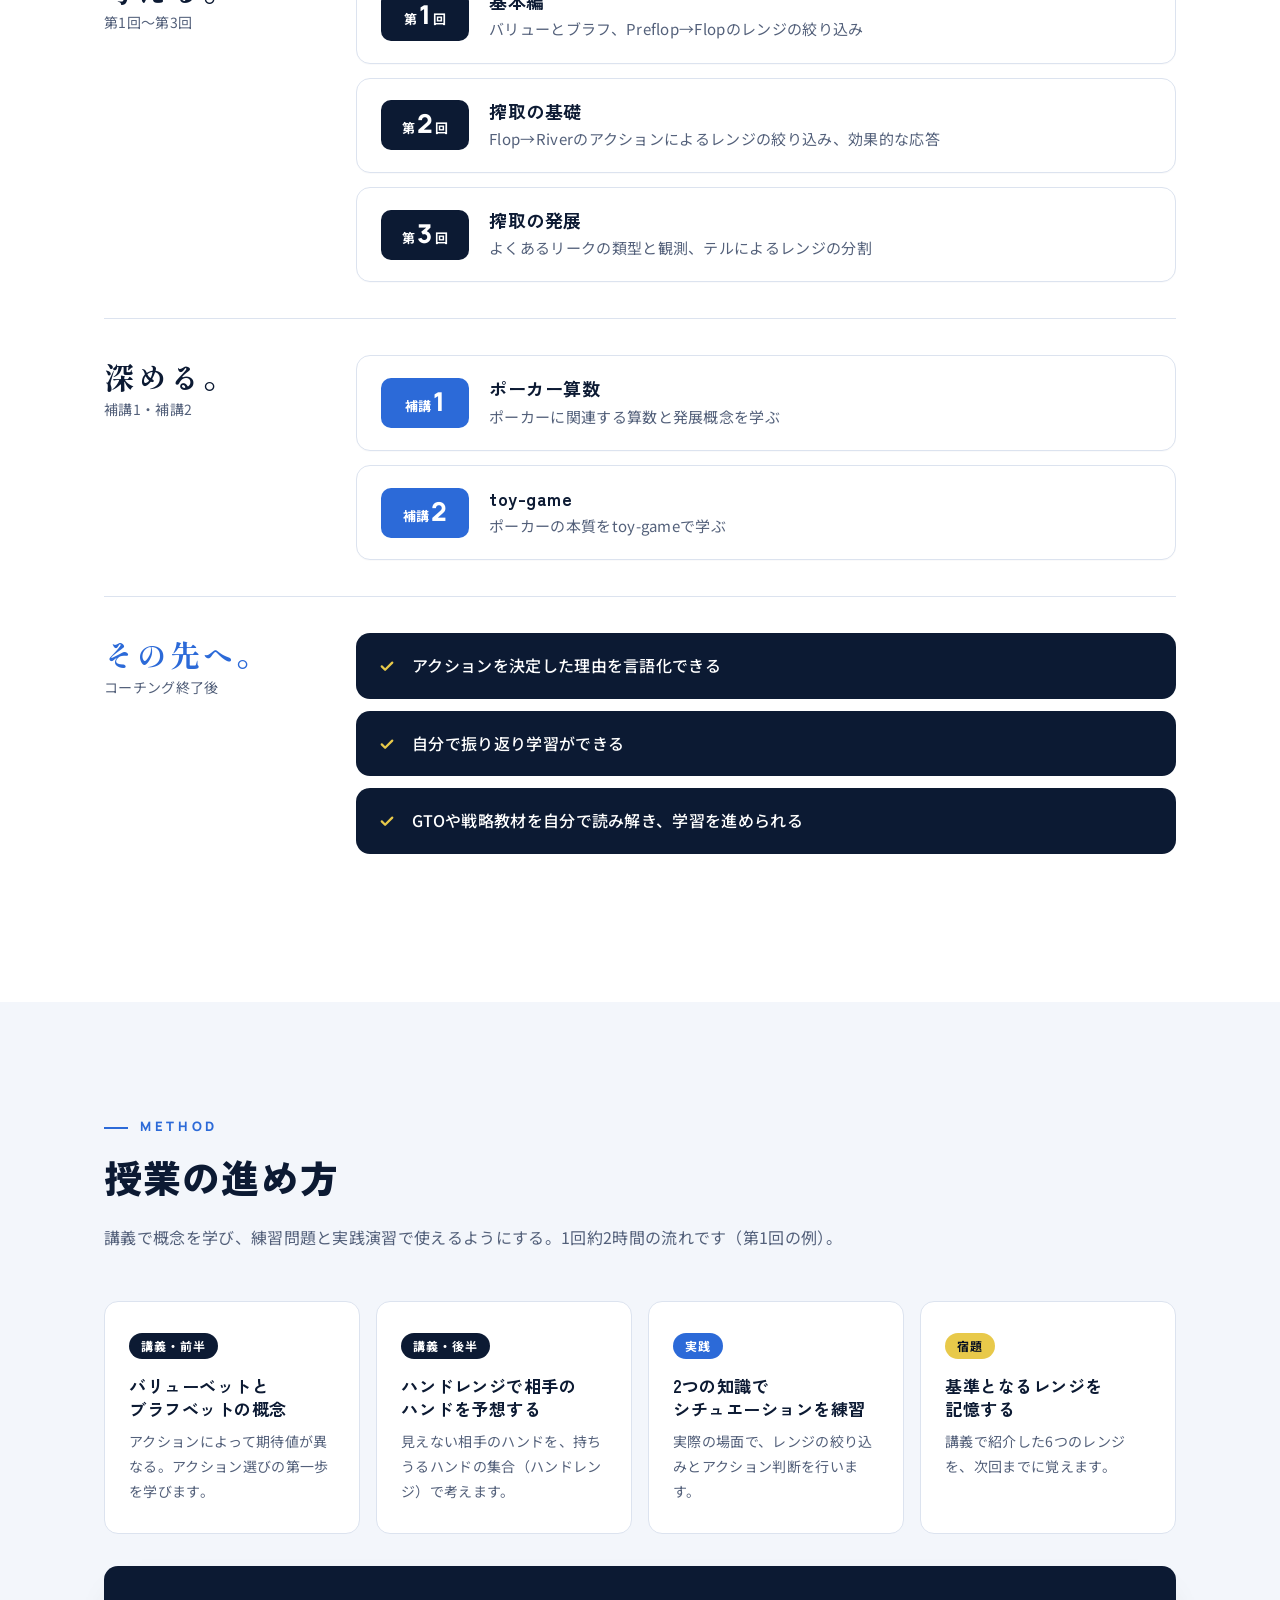
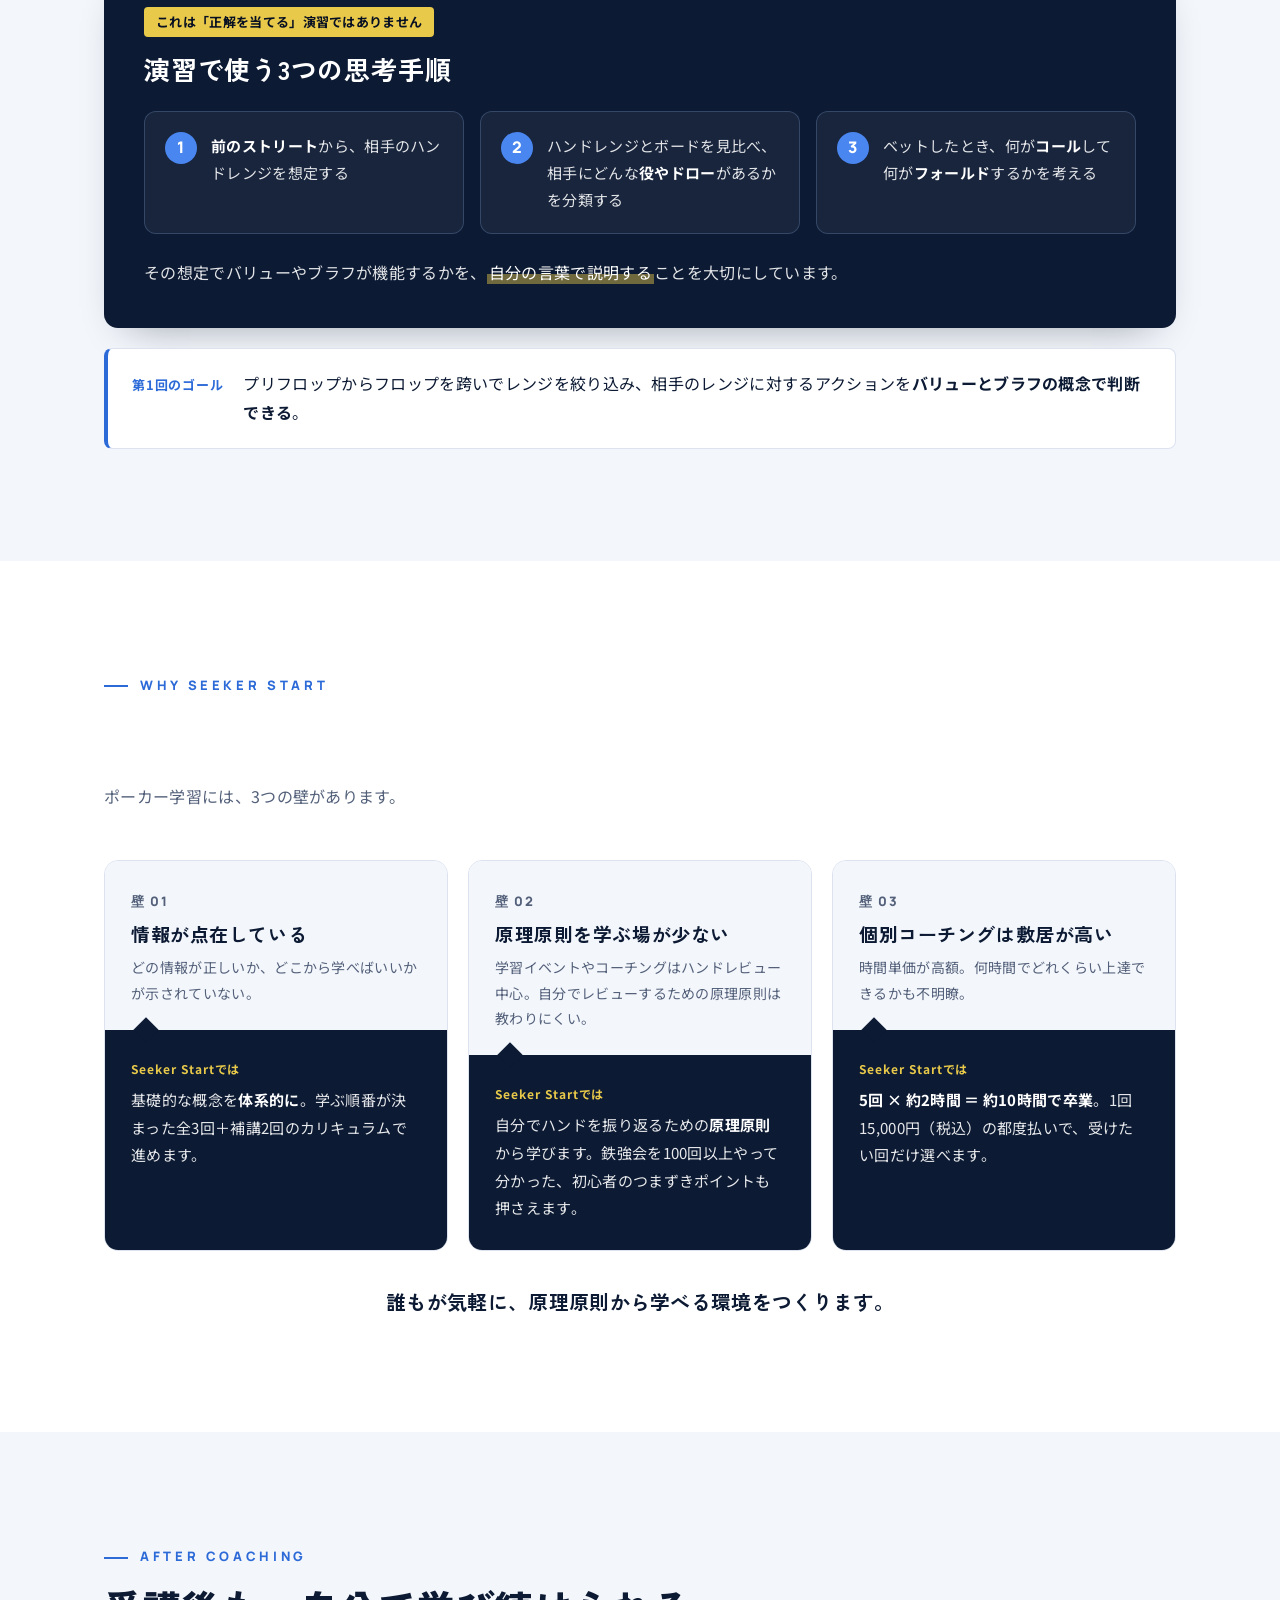
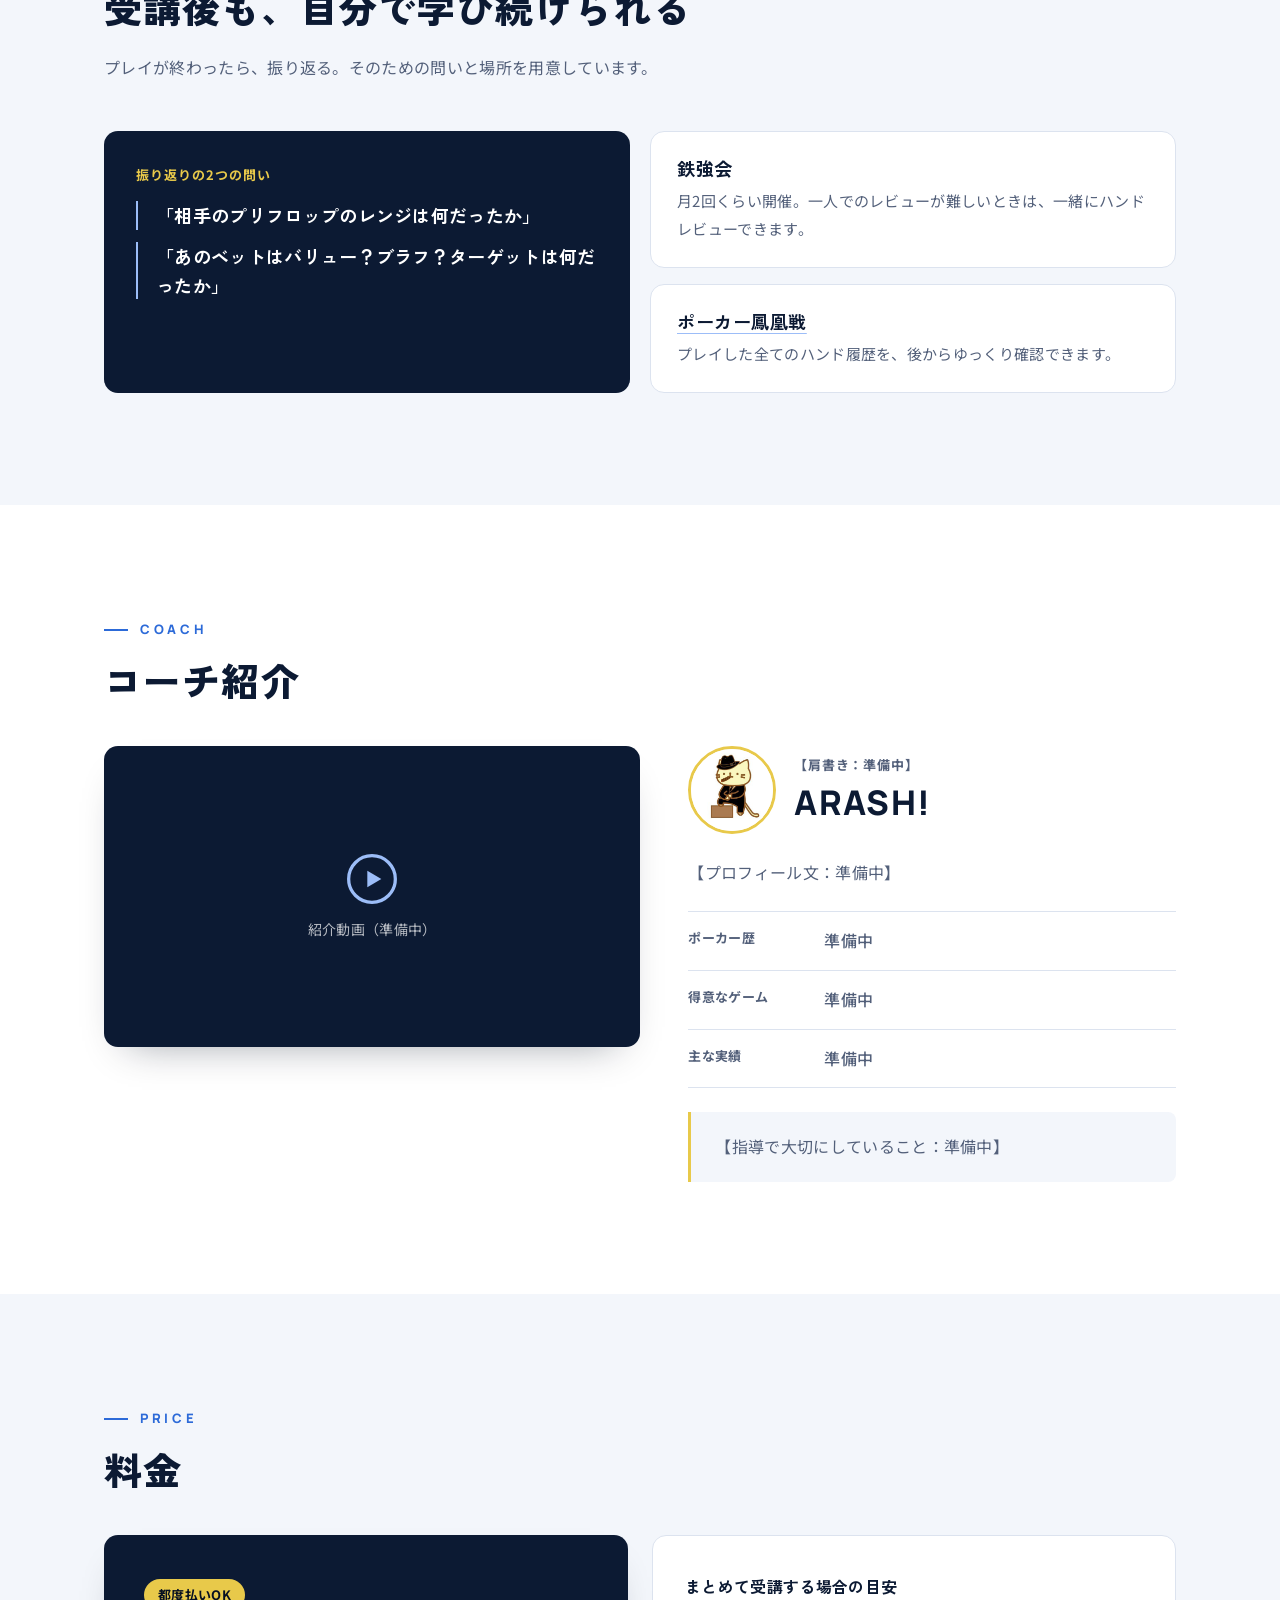
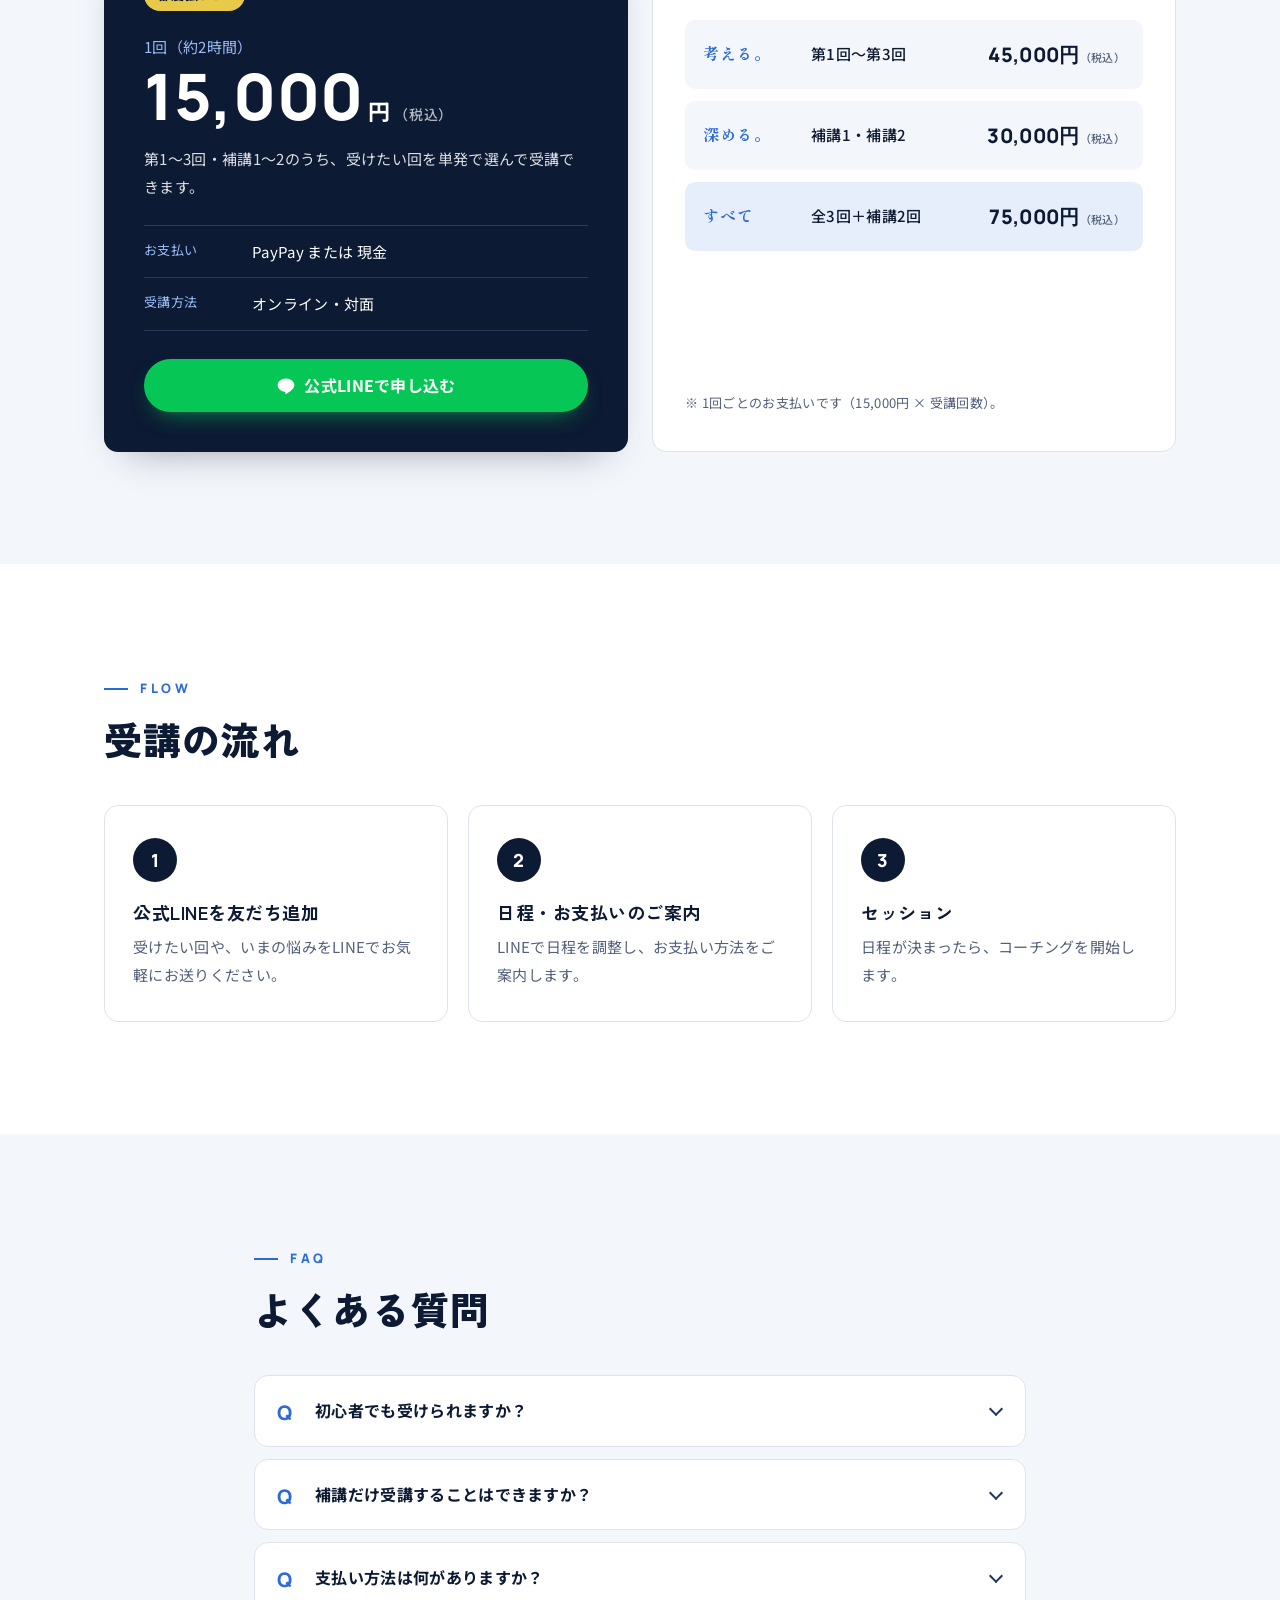
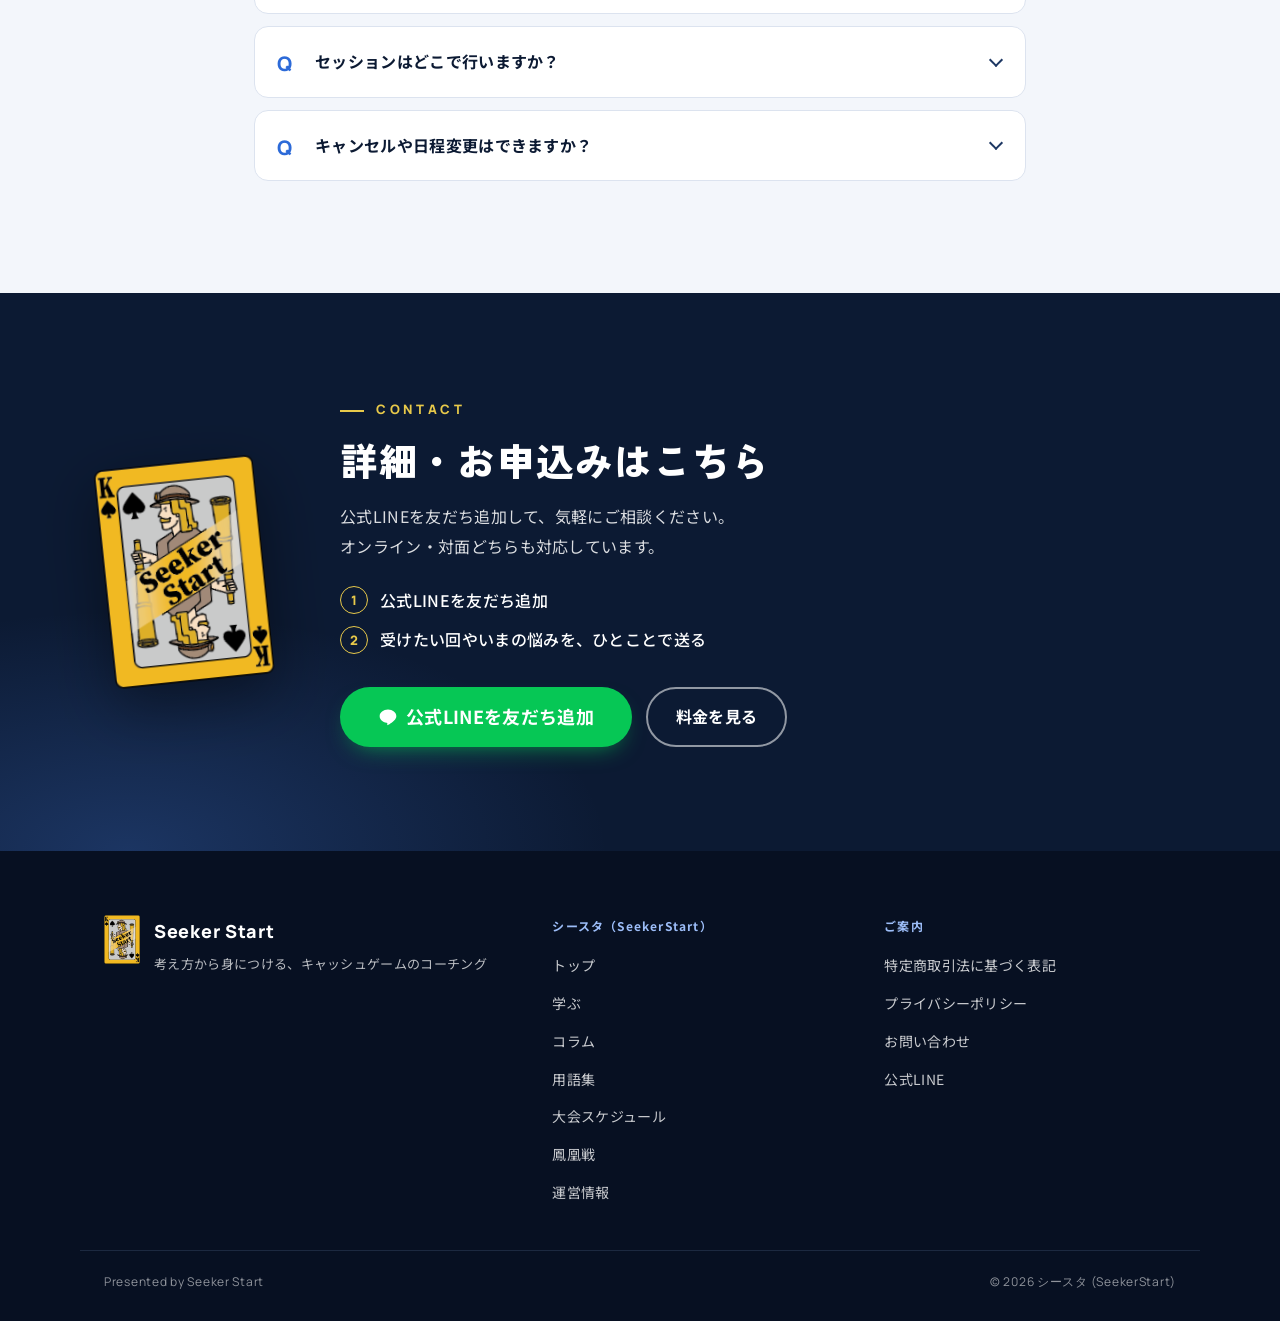
==== commit 3eff1ef2: "THINK/LEARN/GROWを「考える。深める。その先へ。」に統一、全3回＋補講2回の表記に変更 Co-Authored-By: Claude Opus 5.5 <noreply@anthropi" ====
--- a/index.html
+++ b/index.html
@@ -6,11 +6,11 @@
 <!-- 練習環境（限定公開）中は検索エンジンに出さない。本番公開時にこの1行を削除 -->
 <meta name="robots" content="noindex, nofollow">
 <title>Seeker Start｜考え方から身につける、キャッシュゲームのコーチング</title>
-<meta name="description" content="自分のアクションの理由を言葉で説明できるプレイヤーへ。感覚や暗記に頼らず、自分で考えてプレーできる。THINK→LEARN→GROWの全5回で学ぶ、キャッシュゲーム（リングゲーム）のコーチング。1回約2時間15,000円（税込）・都度払いOK。">
+<meta name="description" content="自分のアクションの理由を言葉で説明できるプレイヤーへ。感覚や暗記に頼らず、自分で考えてプレーできる。考える。深める。その先へ。全3回＋補講2回で学ぶ、キャッシュゲーム（リングゲーム）のコーチング。1回約2時間15,000円（税込）・都度払いOK。">
 <meta name="theme-color" content="#0C1A33">
 <meta property="og:type" content="website">
 <meta property="og:title" content="Seeker Start｜キャッシュゲームのコーチング">
-<meta property="og:description" content="自分のアクションの理由を言葉で説明できるプレイヤーへ。THINK→LEARN→GROWの全5回。1回約2時間15,000円（税込）・都度払いOK。">
+<meta property="og:description" content="自分のアクションの理由を言葉で説明できるプレイヤーへ。全3回＋補講2回。1回約2時間15,000円（税込）・都度払いOK。">
 <meta property="og:url" content="https://tkjump817-dev.github.io/seekerstart-coaching/">
 <meta property="og:image" content="https://tkjump817-dev.github.io/seekerstart-coaching/images/ogp.jpg">
 <meta name="twitter:card" content="summary_large_image">
@@ -64,7 +64,7 @@
       <h1 class="hero-title">自分のアクションの<br>理由を言葉で説明できる<br><span class="accent">プレイヤーへ！</span></h1>
       <p class="hero-catch">考え方から身につける、キャッシュゲームのコーチング</p>
       <ul class="hero-facts" aria-label="コーチングの概要">
-        <li><strong>全5回</strong>THINK → LEARN</li>
+        <li><strong>全3回＋補講2回</strong>考える。深める。</li>
         <li><strong>約2時間</strong>1回あたり</li>
         <li><strong>15,000円</strong>税込・都度払いOK</li>
         <li><strong>オンライン・対面</strong>どちらも対応</li>
@@ -83,7 +83,7 @@
       <h2 class="section-title">感覚や暗記に頼らず、<br>自分で考えてプレーできる。</h2>
       <div class="intro-body">
         <p>動画や記事で戦略を学んでも、実戦では何となくベットしてしまう。<br>GTOを勉強したいけれど、難しくて何から手をつければいいかわからない。</p>
-        <p>Seeker Startのコーチングでは、そんな悩みに向き合い、<mark>前半3回で実戦に必要な思考プロセスを学び</mark>、感覚頼りのプレーからの卒業を目指します。<br><mark>後半2回では、GTOや戦略教材を自分で読み解き、学習を進める方法を習得</mark>。</p>
+        <p>Seeker Startのコーチングでは、そんな悩みに向き合い、<mark>第1〜3回で実戦に必要な思考プロセスを学び</mark>、感覚頼りのプレーからの卒業を目指します。<br><mark>補講2回では、GTOや戦略教材を自分で読み解き、学習を進める方法を習得</mark>。</p>
         <p>終わりの見えない勉強ではなく、学ぶべきことを整理し、自分の力で成長していくための道筋をつくります。</p>
       </div>
     </div>
@@ -159,13 +159,13 @@
   <section class="section" id="curriculum">
     <div class="container">
       <p class="label">CURRICULUM</p>
-      <h2 class="section-title">学習テーマ　全5回</h2>
+      <h2 class="section-title">学習テーマ　全3回＋補講2回</h2>
       <p class="section-lead">1回約2時間。どの回も単発で選んで受講できます。</p>
 
       <div class="phase">
         <div class="phase-head">
-          <p class="phase-en">THINK</p>
-          <p class="phase-ja">前半　考え方を学ぶ</p>
+          <p class="phase-en">考える。</p>
+          <p class="phase-ja">第1回〜第3回</p>
         </div>
         <ol class="sessions">
           <li class="session">
@@ -185,16 +185,16 @@
 
       <div class="phase">
         <div class="phase-head">
-          <p class="phase-en">LEARN</p>
-          <p class="phase-ja">後半　学び方を身につける</p>
-        </div>
-        <ol class="sessions" start="4">
+          <p class="phase-en">深める。</p>
+          <p class="phase-ja">補講1・補講2</p>
+        </div>
+        <ol class="sessions">
           <li class="session">
-            <p class="session-no">第<span>4</span>回</p>
+            <p class="session-no">補講<span>1</span></p>
             <div><h3>ポーカー算数</h3><p>ポーカーに関連する算数と発展概念を学ぶ</p></div>
           </li>
           <li class="session">
-            <p class="session-no">第<span>5</span>回</p>
+            <p class="session-no">補講<span>2</span></p>
             <div><h3>toy-game</h3><p>ポーカーの本質をtoy-gameで学ぶ</p></div>
           </li>
         </ol>
@@ -202,8 +202,8 @@
 
       <div class="phase phase-goal">
         <div class="phase-head">
-          <p class="phase-en">GROW</p>
-          <p class="phase-ja">ゴール　自ら成長する</p>
+          <p class="phase-en">その先へ。</p>
+          <p class="phase-ja">コーチング終了後</p>
         </div>
         <ul class="goals">
           <li>アクションを決定した理由を言語化できる</li>
@@ -262,7 +262,7 @@
           </div>
           <div class="wall3-answer">
             <p class="wall3-tag">Seeker Startでは</p>
-            <p>基礎的な概念を<b>体系的に</b>。学ぶ順番が決まった全5回のカリキュラムで進めます。</p>
+            <p>基礎的な概念を<b>体系的に</b>。学ぶ順番が決まった全3回＋補講2回のカリキュラムで進めます。</p>
           </div>
         </div>
         <div class="wall3">
@@ -363,7 +363,7 @@
           <p class="price-badge">都度払いOK</p>
           <p class="price-unit">1回（約2時間）</p>
           <p class="price-value">15,000<span>円</span><small>（税込）</small></p>
-          <p class="price-note">全5回のうち、受けたい回を単発で選んで受講できます。</p>
+          <p class="price-note">第1〜3回・補講1〜2のうち、受けたい回を単発で選んで受講できます。</p>
           <ul class="price-meta">
             <li><span>お支払い</span>PayPay または 現金</li>
             <li><span>受講方法</span>オンライン・対面</li>
@@ -373,18 +373,18 @@
         <div class="price-sets">
           <p class="price-sets-title">まとめて受講する場合の目安</p>
           <div class="price-set">
-            <p class="price-set-en">THINK</p>
-            <p class="price-set-name">前半　第1〜3回</p>
+            <p class="price-set-en">考える。</p>
+            <p class="price-set-name">第1回〜第3回</p>
             <p class="price-set-value">45,000円<small>（税込）</small></p>
           </div>
           <div class="price-set">
-            <p class="price-set-en">LEARN</p>
-            <p class="price-set-name">後半　第4〜5回</p>
+            <p class="price-set-en">深める。</p>
+            <p class="price-set-name">補講1・補講2</p>
             <p class="price-set-value">30,000円<small>（税込）</small></p>
           </div>
           <div class="price-set price-set-all">
-            <p class="price-set-en">ALL</p>
-            <p class="price-set-name">全5回</p>
+            <p class="price-set-en">すべて</p>
+            <p class="price-set-name">全3回＋補講2回</p>
             <p class="price-set-value">75,000円<small>（税込）</small></p>
           </div>
           <p class="price-sets-note">※ 1回ごとのお支払いです（15,000円 × 受講回数）。</p>
@@ -413,7 +413,7 @@
       <h2 class="section-title">よくある質問</h2>
       <div class="faq">
         <details><summary>初心者でも受けられますか？</summary><div class="faq-a"><p>はい。ルールを把握していれば大丈夫です。レベルに合わせて進め方を決めます。</p></div></details>
-        <details><summary>後半の回だけ受講することはできますか？</summary><div class="faq-a"><p>はい。全5回のどの回も、単発で選んで受講できます。</p></div></details>
+        <details><summary>補講だけ受講することはできますか？</summary><div class="faq-a"><p>はい。第1〜3回・補講1〜2のどの回も、単発で選んで受講できます。</p></div></details>
         <details><summary>支払い方法は何がありますか？</summary><div class="faq-a"><p>PayPay または 現金でのお支払いです。料金は1回（約2時間）15,000円（税込）で、1回ごとの都度払いです。</p></div></details>
         <details><summary>セッションはどこで行いますか？</summary><div class="faq-a"><p>オフライン（対面）・オンラインのどちらでも受講できます。</p><p>オフライン：場所はお申し込み後に調整します。<br>オンライン：お客様のご希望のツールで行います。</p></div></details>
         <details><summary>キャンセルや日程変更はできますか？</summary><div class="faq-a"><p>受講予定日時の24時間前まで、キャンセル・日程変更が可能です。公式LINEからご連絡ください。</p></div></details>
--- a/style.css
+++ b/style.css
@@ -23,6 +23,7 @@
 
   --font-body: "Noto Sans JP", "Hiragino Sans", "Hiragino Kaku Gothic ProN", "Yu Gothic", Meiryo, sans-serif;
   --font-head: "Zen Kaku Gothic New", var(--font-body);
+  --font-mincho: "Shippori Mincho B1", "Hiragino Mincho ProN", "Yu Mincho", serif;
   --font-en: "Manrope", "Helvetica Neue", Arial, sans-serif;
 
   --radius: 14px;
@@ -245,7 +246,7 @@
 @media (max-width: 760px) { .walls { grid-template-columns: 1fr; } }
 
 /* ---------- コンセプト「考える。深める。その先へ。」 ---------- */
-.concept { --font-mincho: "Shippori Mincho B1", "Hiragino Mincho ProN", "Yu Mincho", serif; background: #FAFBFD; padding: 136px 0 120px; }
+.concept { background: #FAFBFD; padding: 136px 0 120px; }
 .concept-head { max-width: 1040px; margin: 0 auto 112px; text-align: center; }
 .concept-kicker {
   display: inline-flex; align-items: center; gap: 14px;
@@ -316,7 +317,8 @@
 /* ---------- カリキュラム ---------- */
 .phase { display: grid; grid-template-columns: 220px minmax(0, 1fr); gap: 32px; padding: 36px 0; border-top: 1px solid var(--border); }
 .phase:first-of-type { border-top: 0; padding-top: 0; }
-.phase-en { font-family: var(--font-en); font-weight: 800; font-size: 28px; letter-spacing: .12em; color: var(--navy-900); }
+.phase-en { font-family: var(--font-mincho); font-weight: 700; font-size: 30px; letter-spacing: .1em; color: var(--navy-900); line-height: 1.4; }
+.phase-goal .phase-en { color: var(--blue-600); }
 .phase-ja { font-size: 14px; color: var(--muted); }
 .sessions { list-style: none; margin: 0; padding: 0; display: grid; gap: 14px; }
 .session {
@@ -454,8 +456,8 @@
 .price-card .btn { margin-top: auto; }
 .price-sets { background: #fff; border: 1px solid var(--border); border-radius: var(--radius); padding: 36px 32px; display: flex; flex-direction: column; gap: 12px; }
 .price-sets-title { font-family: var(--font-head); font-weight: 700; color: var(--navy-900); margin-bottom: 6px; }
-.price-set { display: grid; grid-template-columns: 72px minmax(0, 1fr) auto; gap: 12px; align-items: center; padding: 16px 18px; border-radius: 10px; background: var(--bg-tint); }
-.price-set-en { font-family: var(--font-en); font-weight: 800; font-size: 13px; letter-spacing: .14em; color: var(--blue-600); }
+.price-set { display: grid; grid-template-columns: 96px minmax(0, 1fr) auto; gap: 12px; align-items: center; padding: 16px 18px; border-radius: 10px; background: var(--bg-tint); }
+.price-set-en { font-family: var(--font-mincho); font-weight: 700; font-size: 16px; letter-spacing: .06em; color: var(--blue-600); }
 .price-set-name { font-weight: 500; font-size: 15px; }
 .price-set-value { font-family: var(--font-en); font-weight: 800; font-size: 20px; color: var(--navy-900); white-space: nowrap; }
 .price-set-value small { font-family: var(--font-body); font-size: 11px; font-weight: 500; color: var(--muted); }
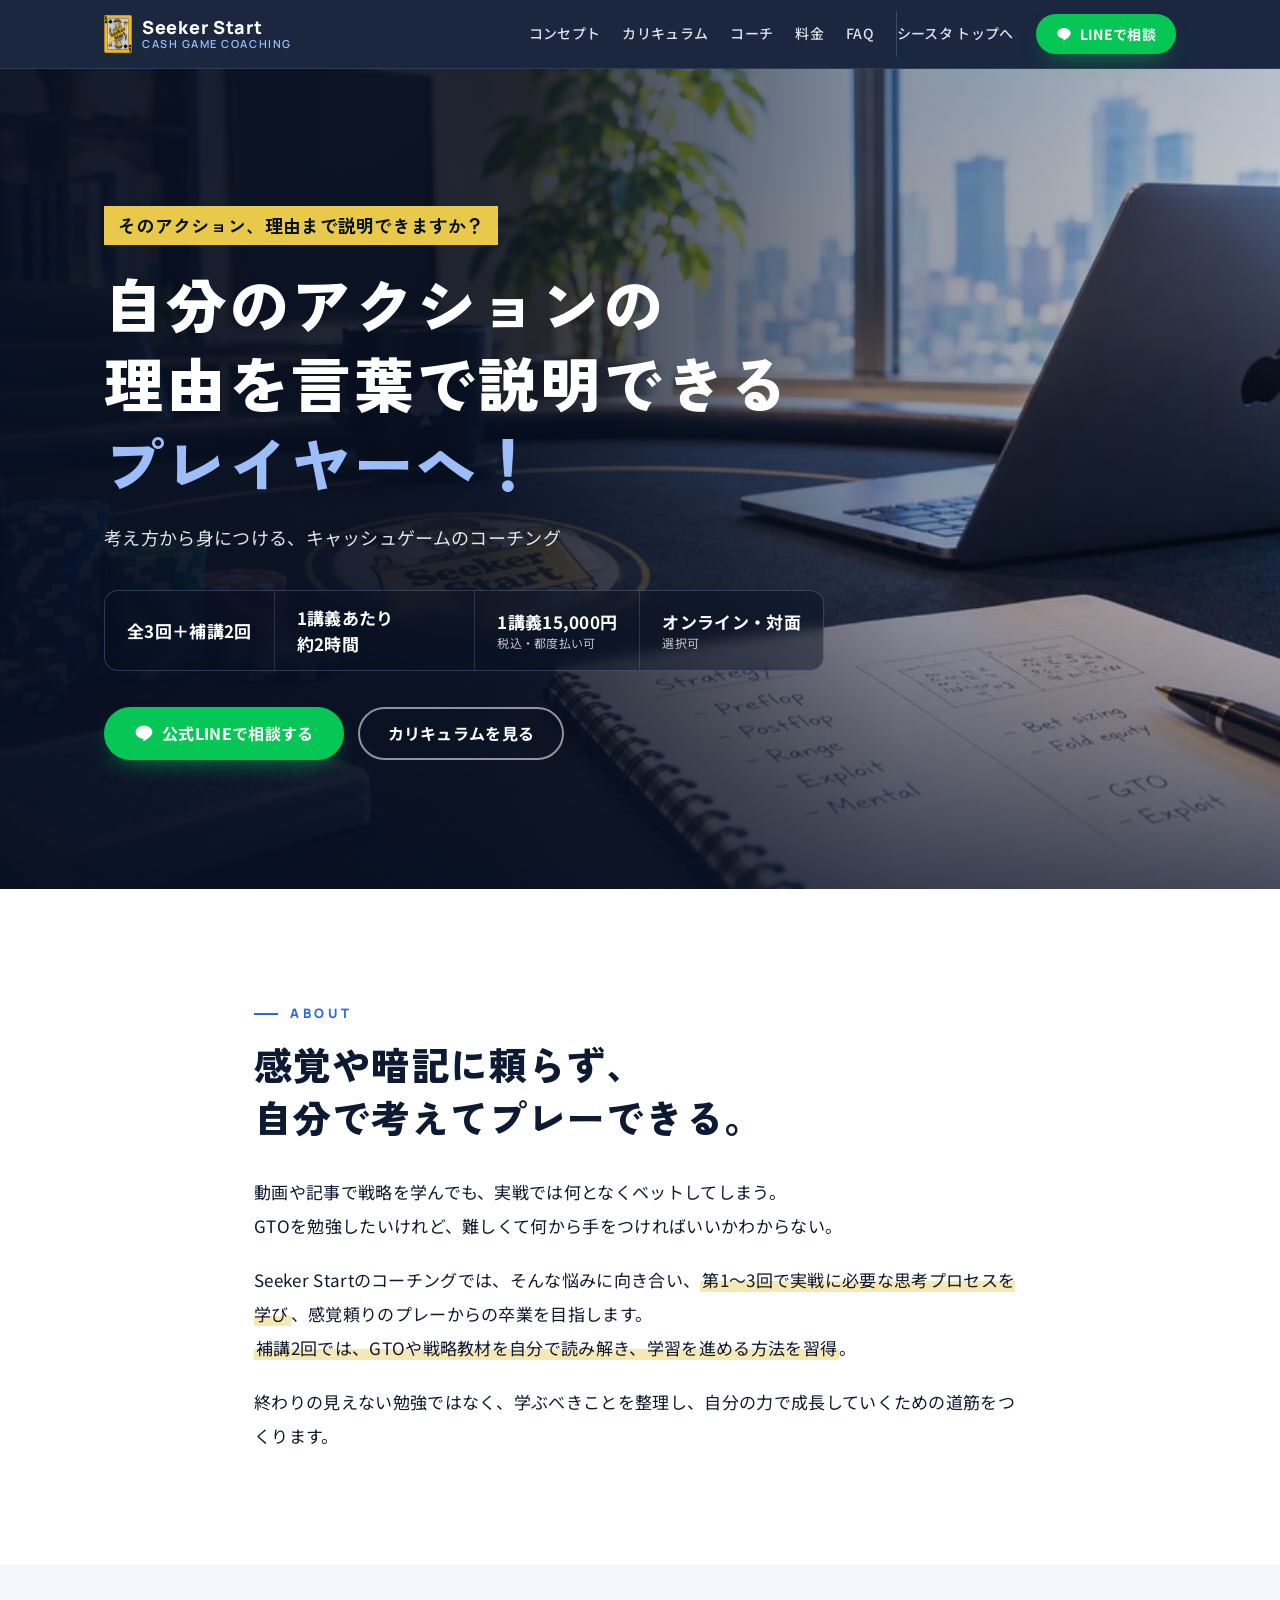
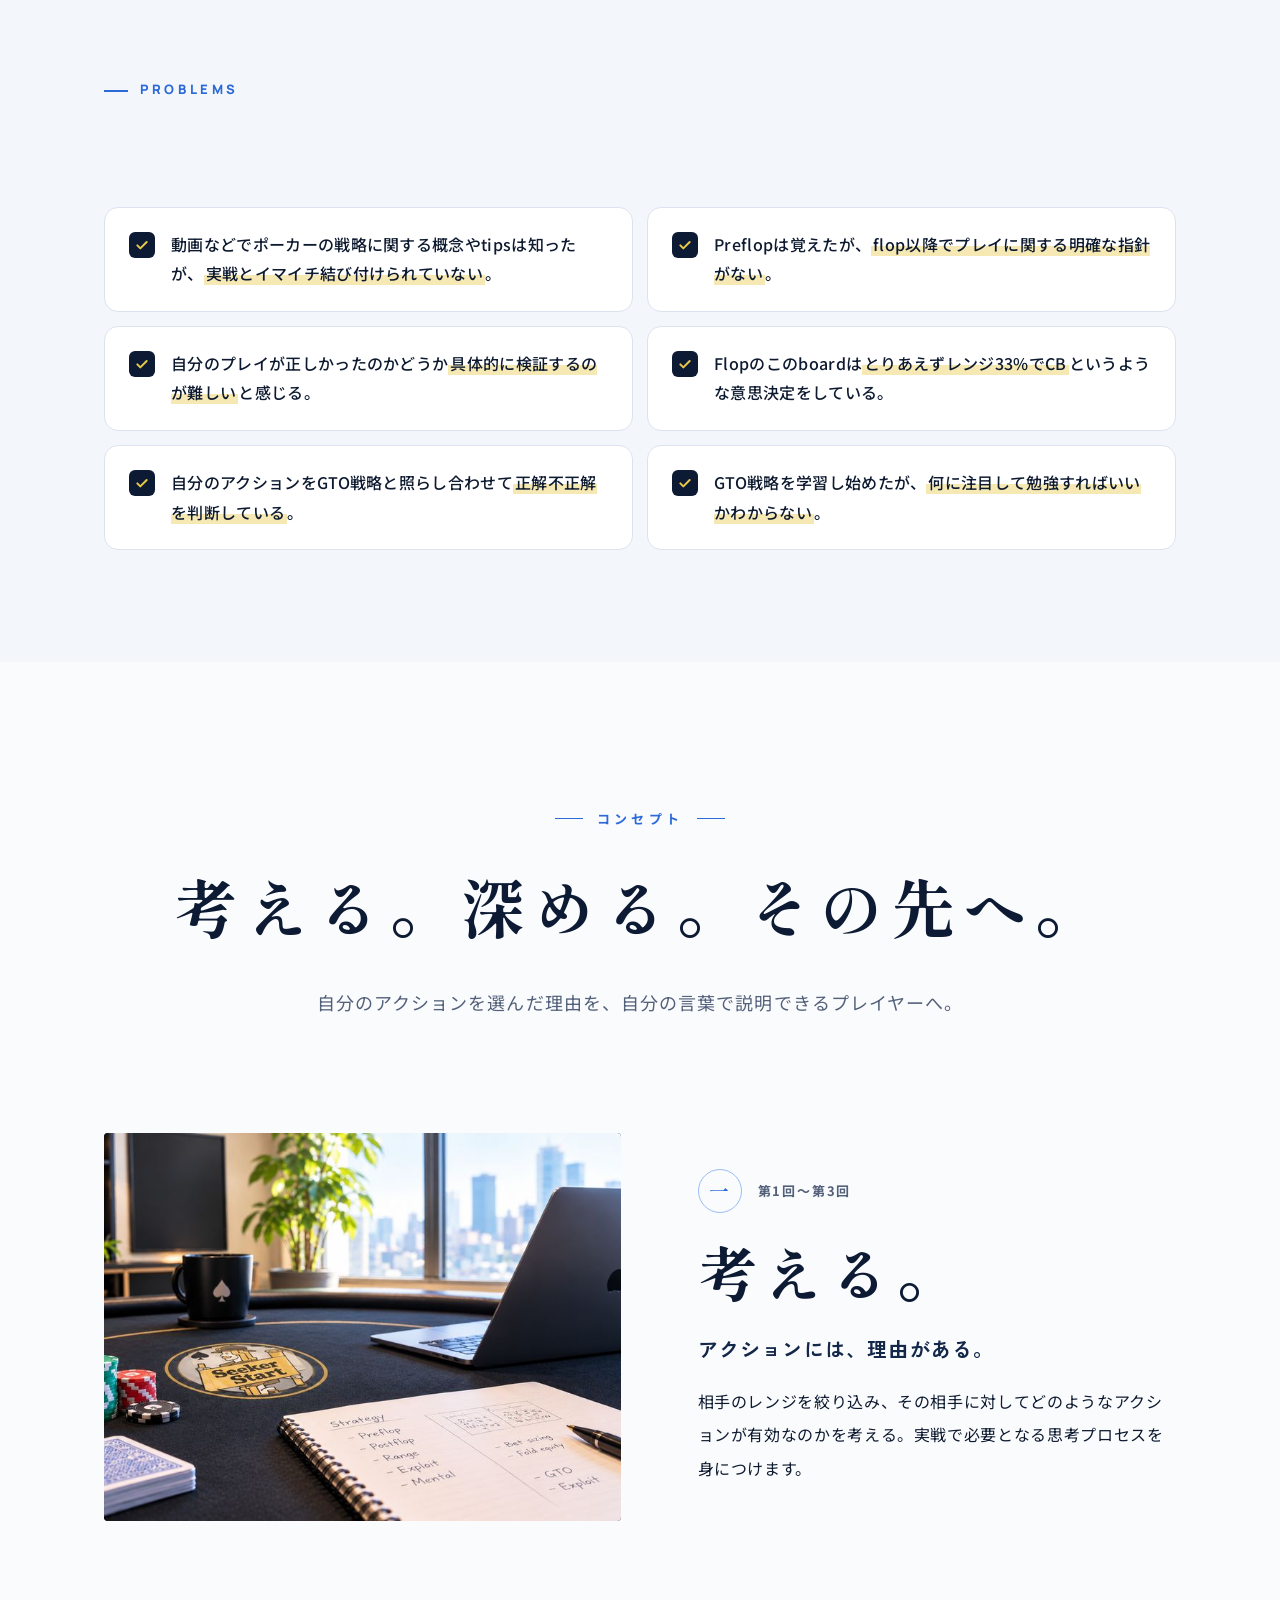
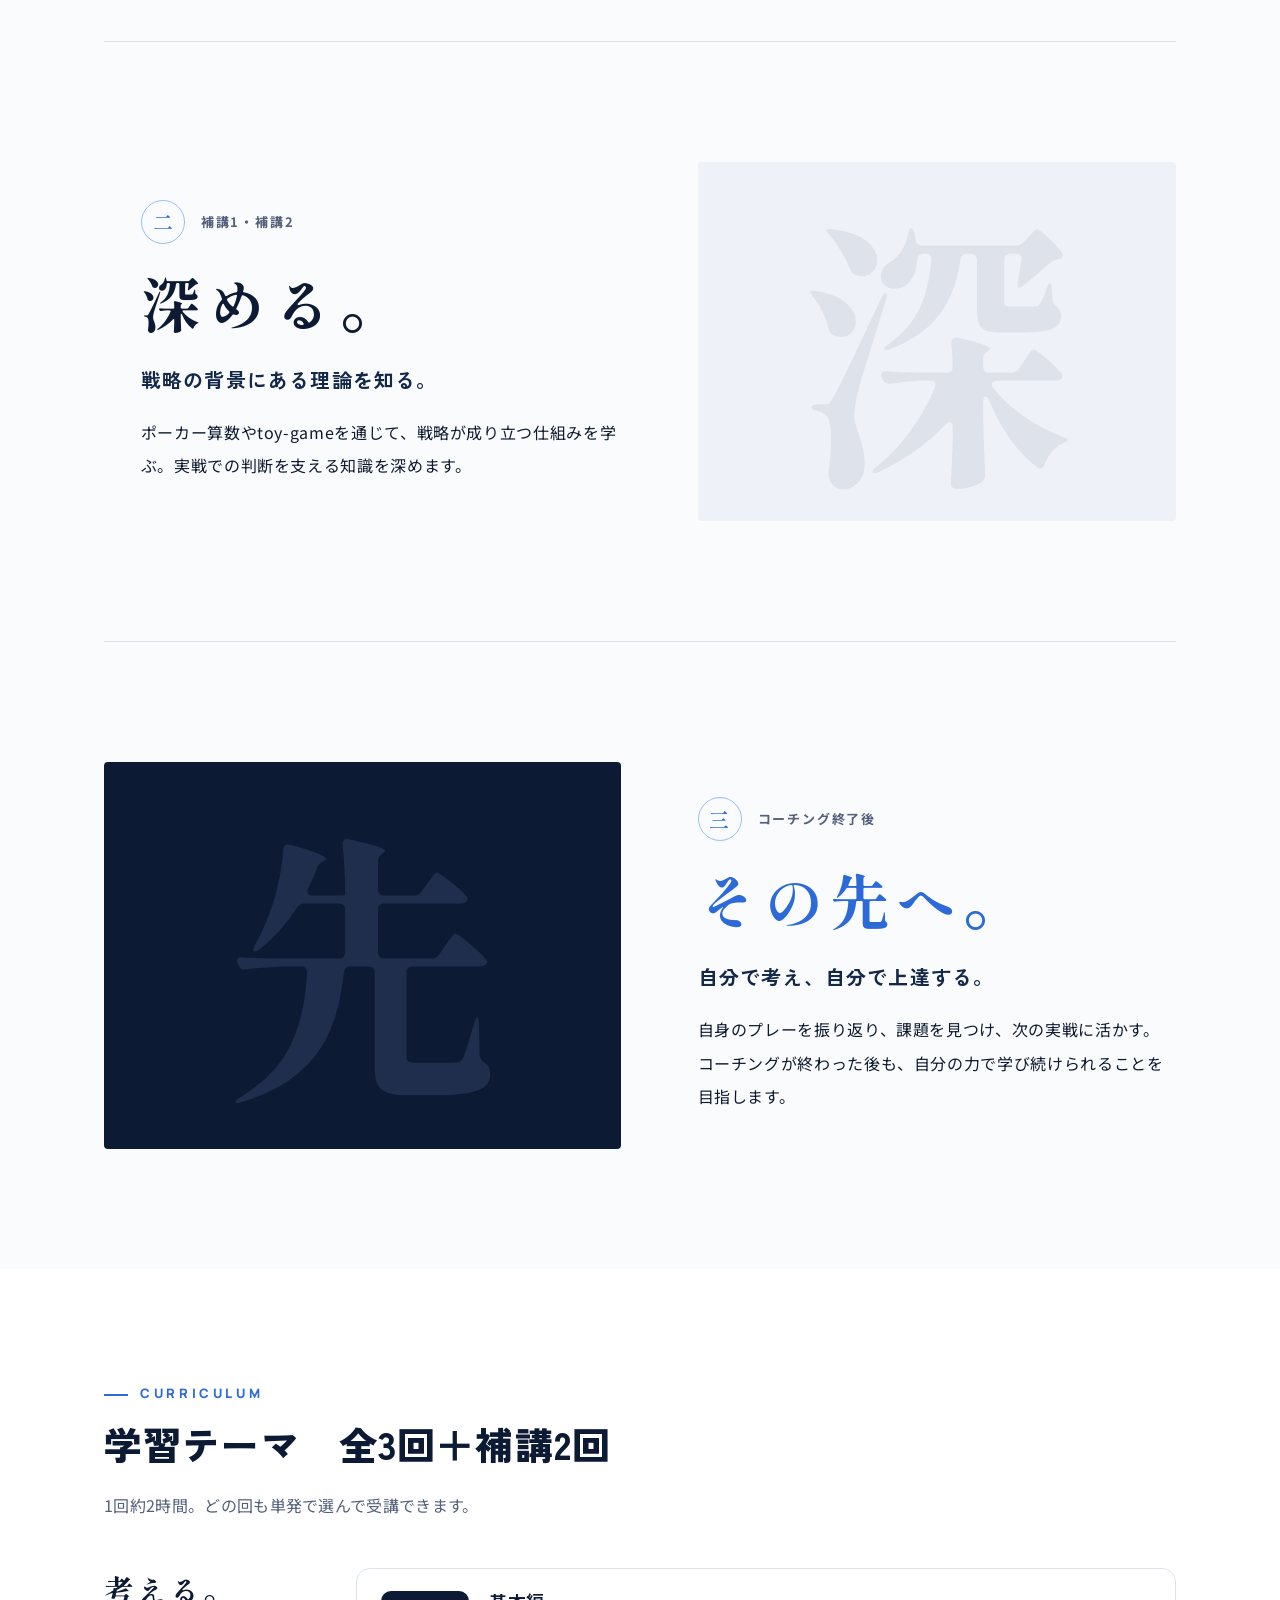
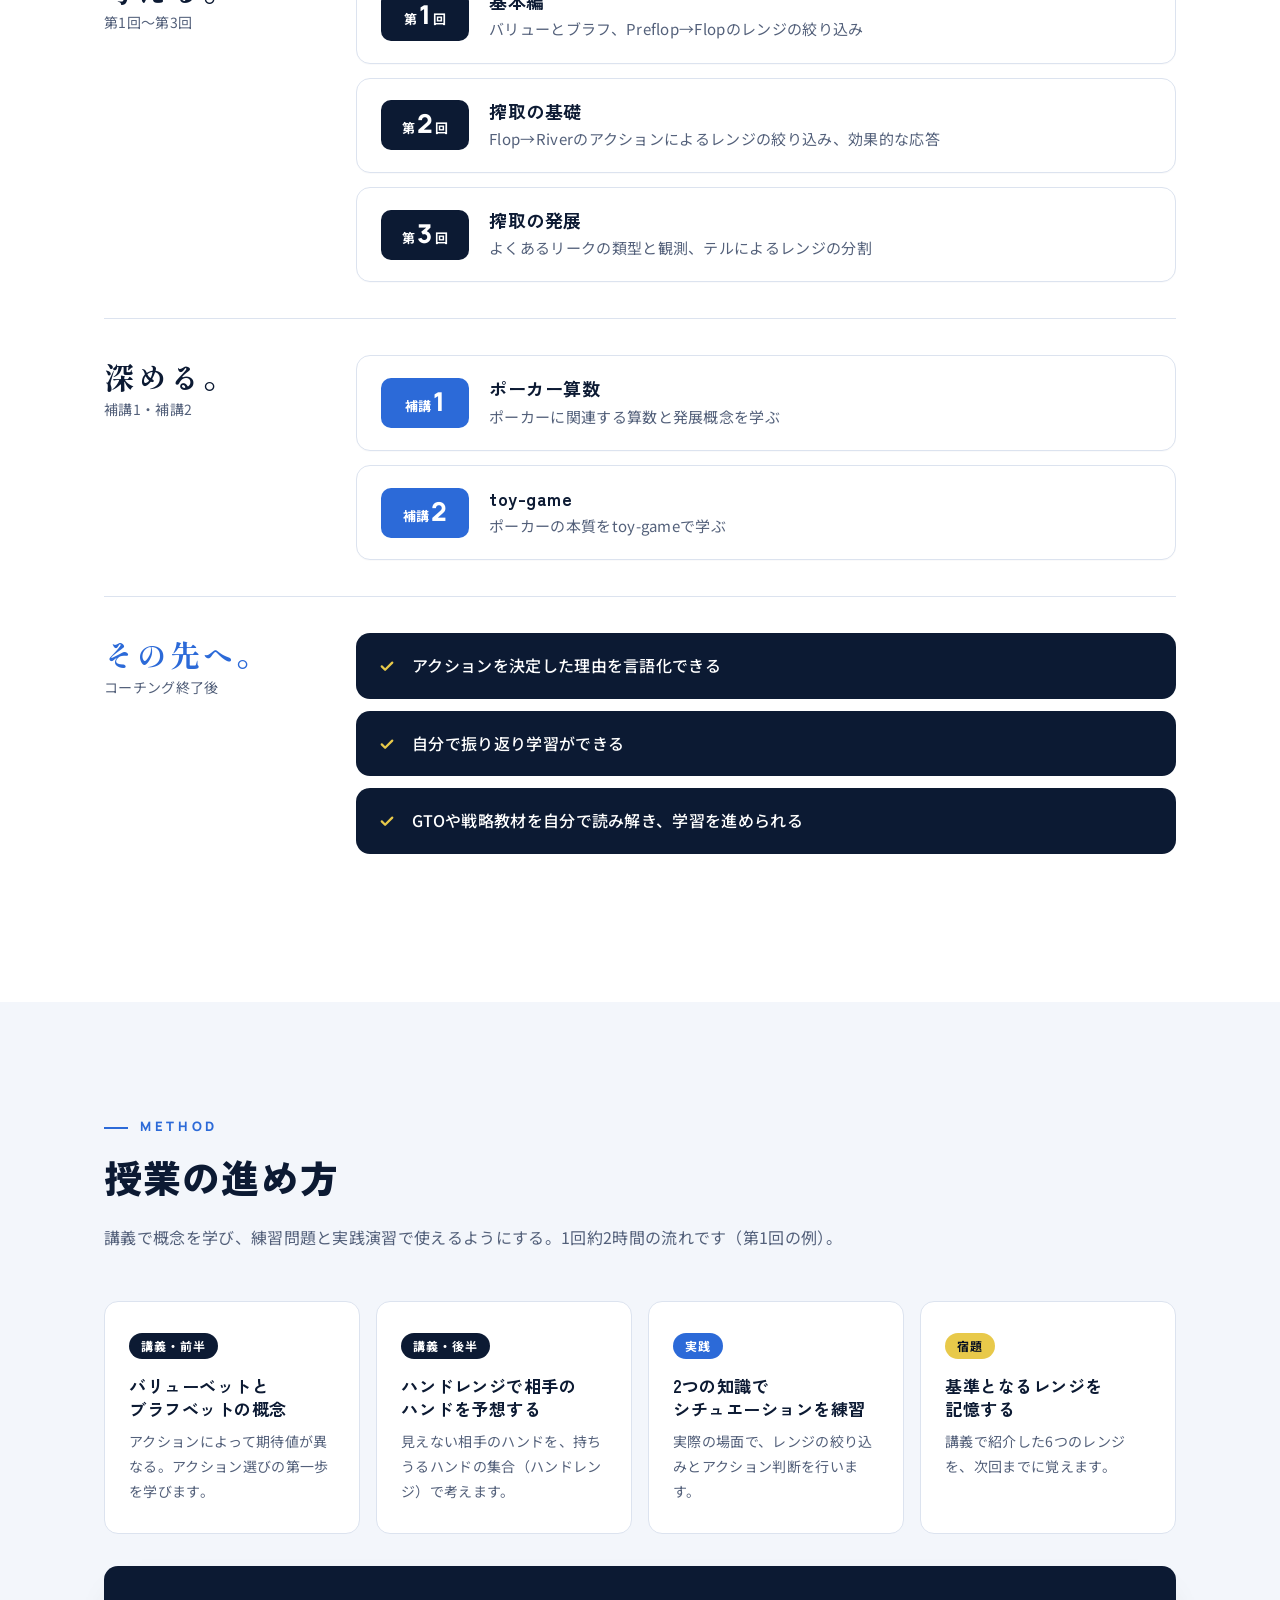
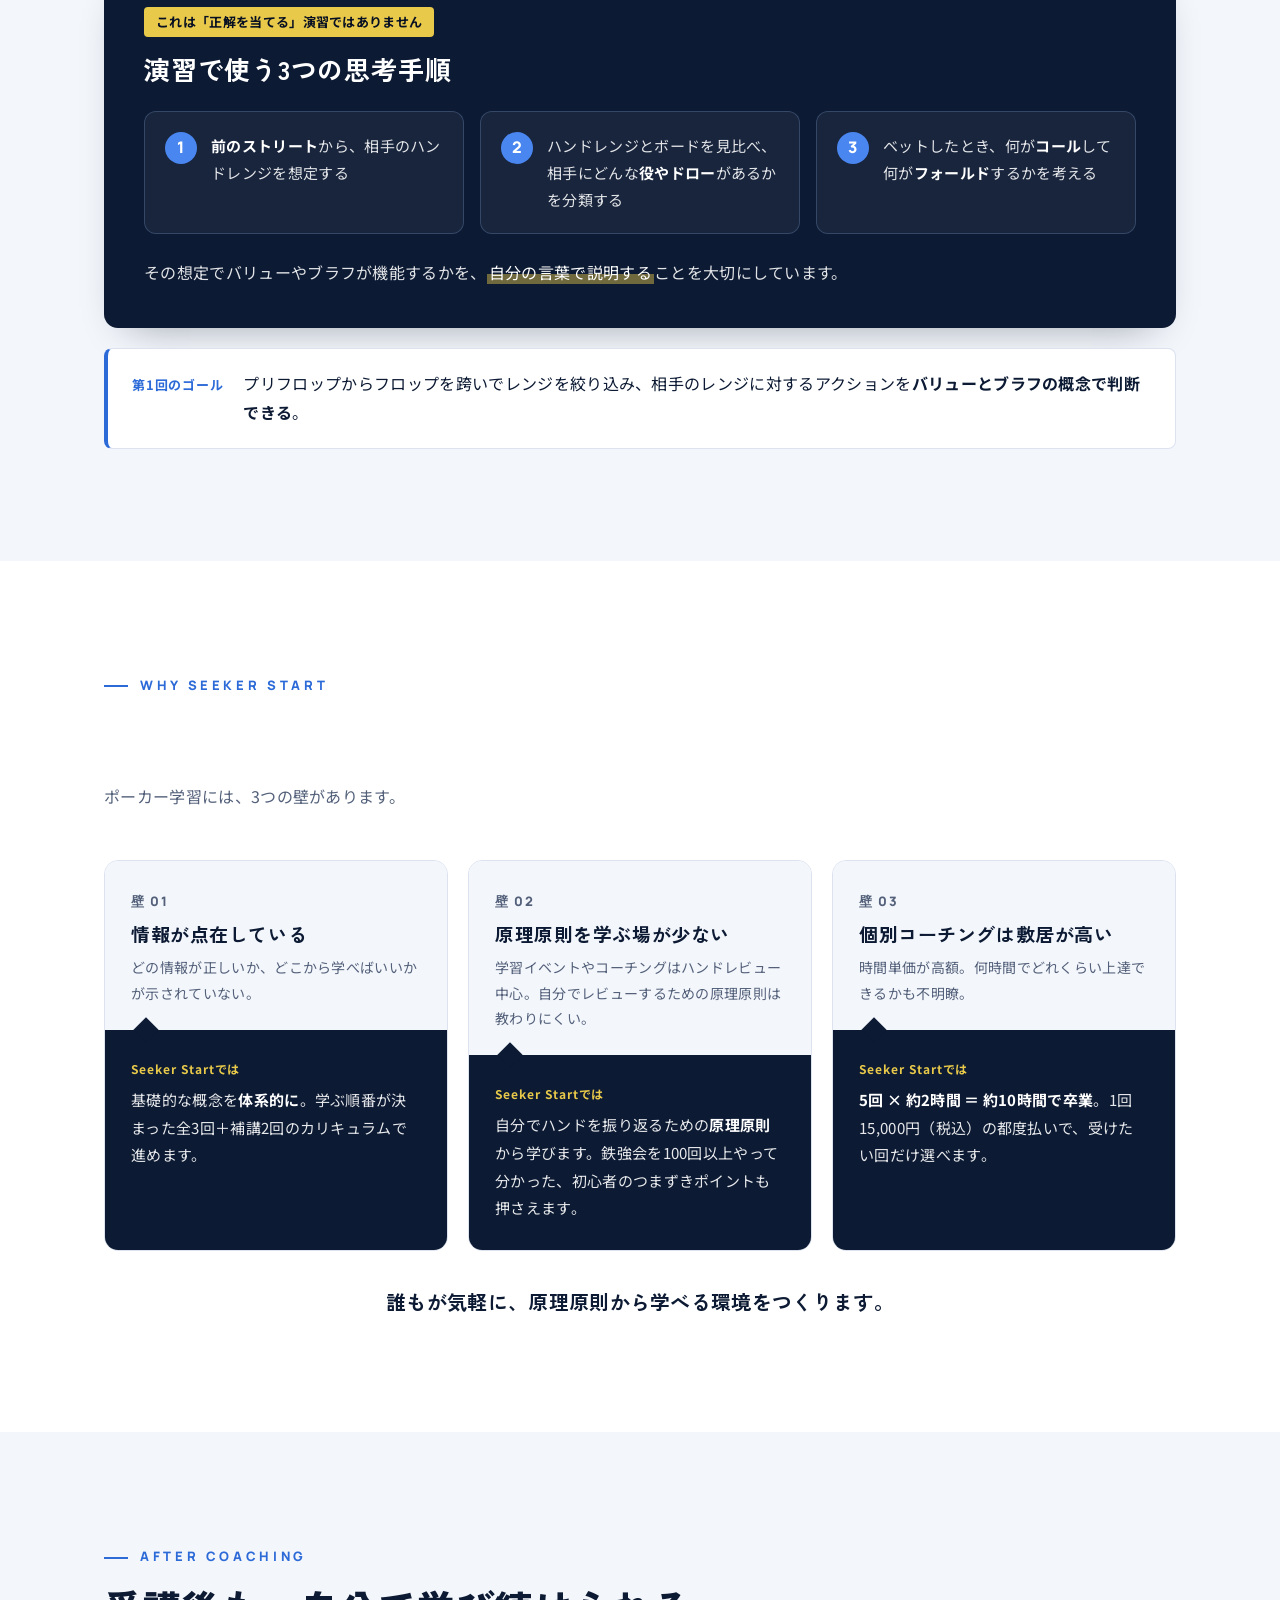
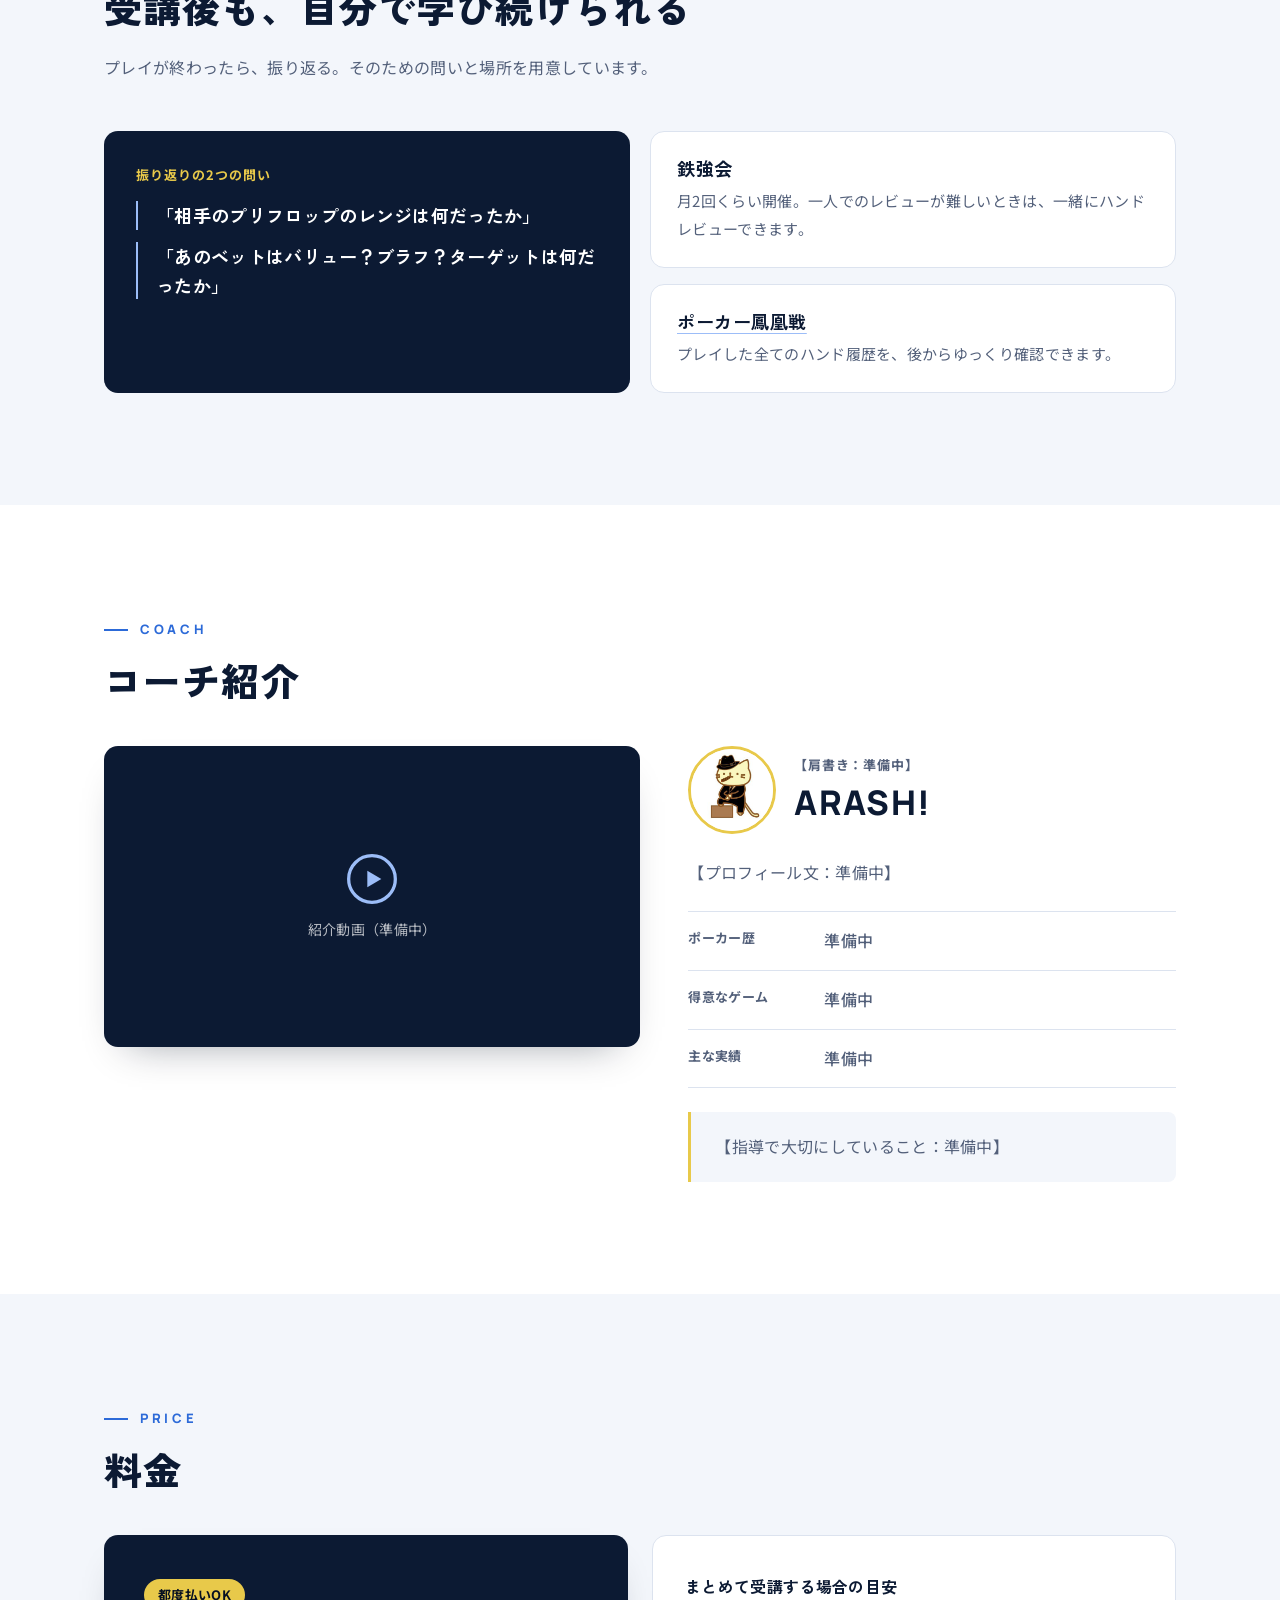
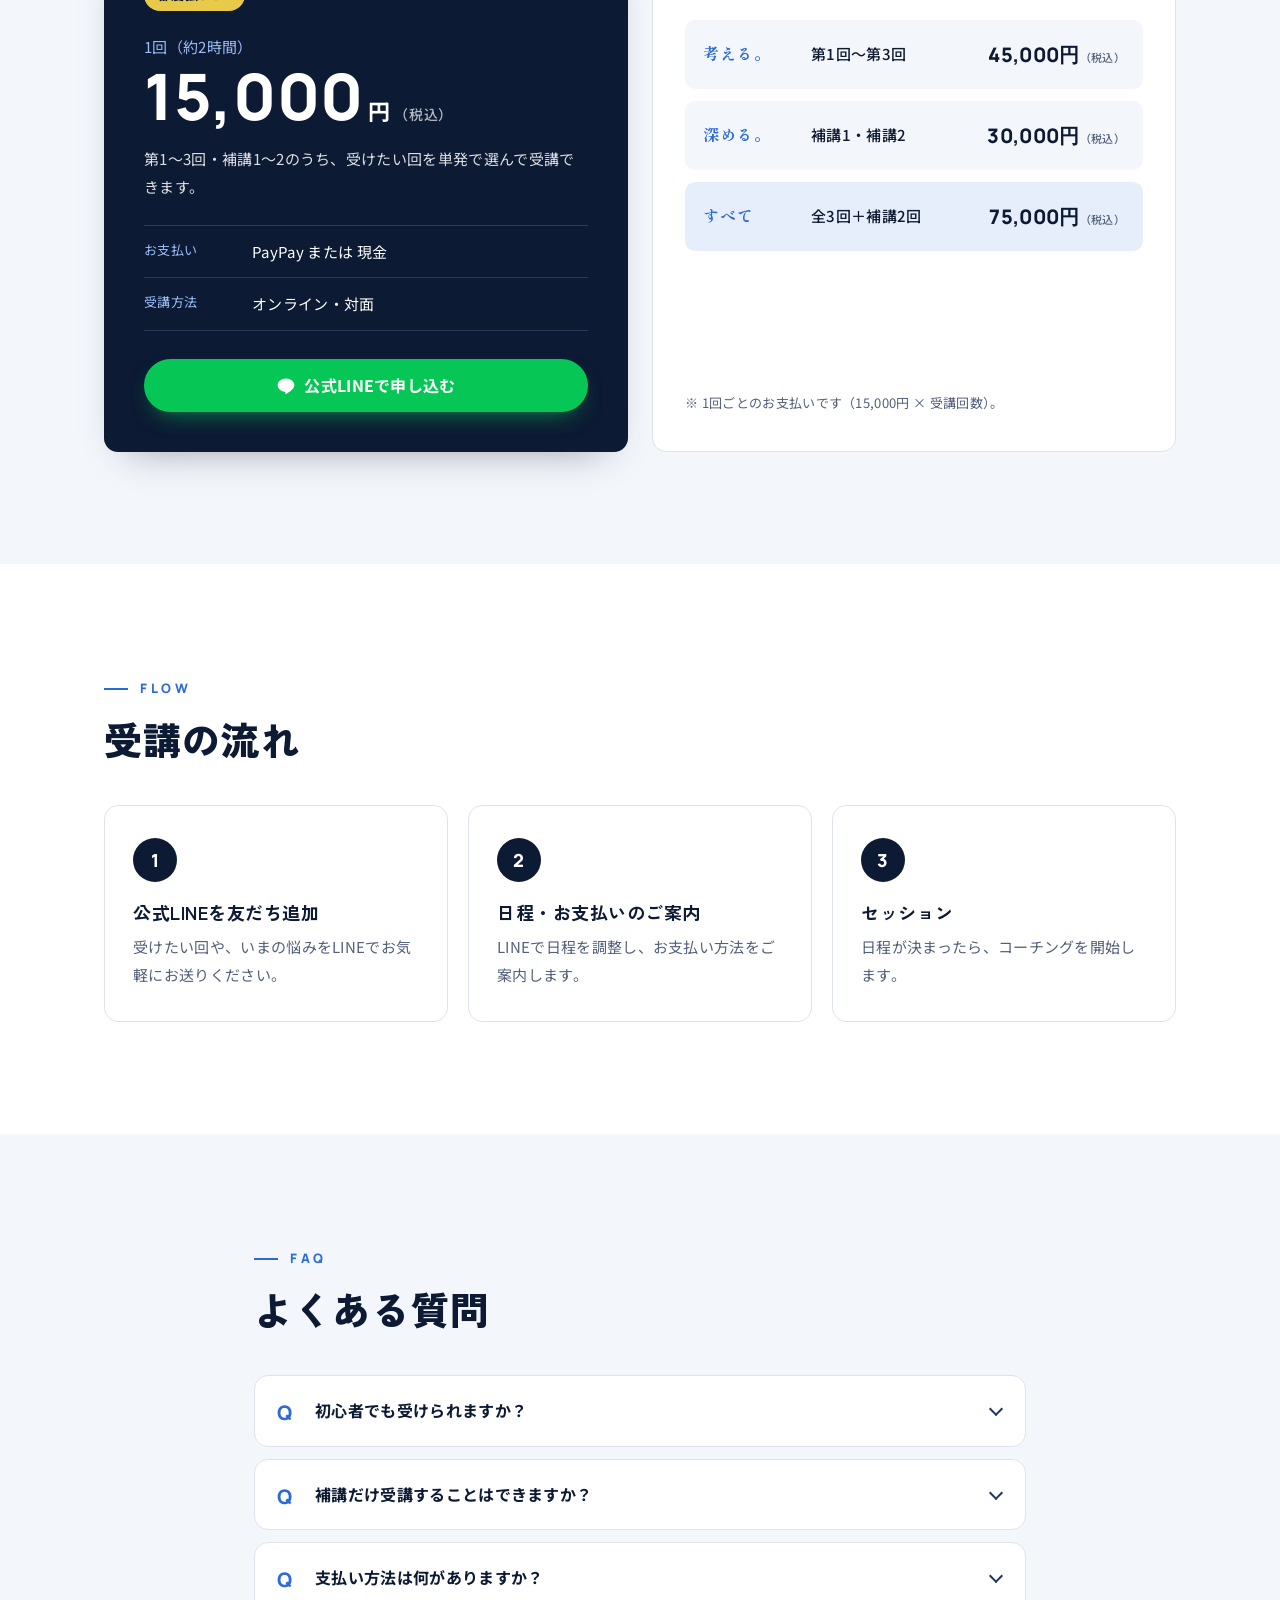
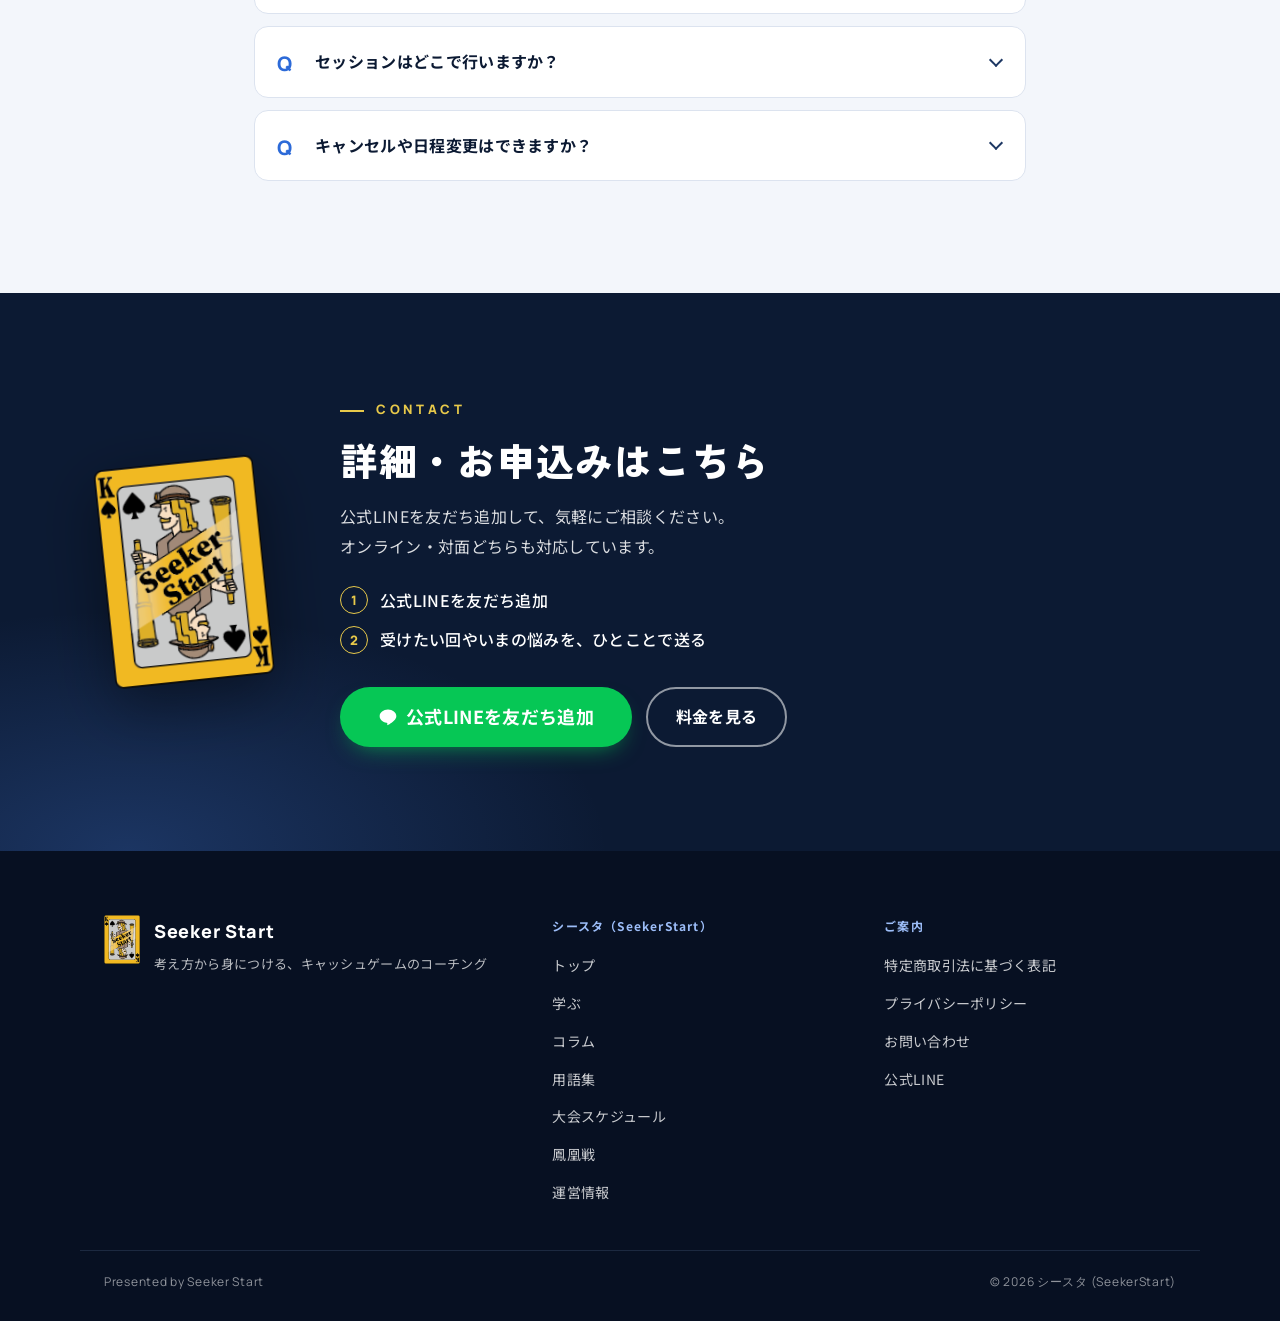
==== commit 1e1cb91b: "ヒーロー：英字表記を削除、要点バッジの文言を変更 Co-Authored-By: Claude Opus 5.5 <noreply@anthropic.com> Claude-Session: htt" ====
--- a/index.html
+++ b/index.html
@@ -59,15 +59,14 @@
       <img src="images/hero.jpg" alt="Seeker Startのロゴが入ったポーカーテーブルと、戦略を書き込んだノート" width="1672" height="941" fetchpriority="high">
     </picture>
     <div class="container hero-inner">
-      <p class="hero-eyebrow"><span>ANALYSIS</span><span>STRATEGY</span><span>DECISION MAKING</span></p>
       <p class="hero-question">そのアクション、<br class="sp">理由まで説明できますか？</p>
       <h1 class="hero-title">自分のアクションの<br>理由を言葉で説明できる<br><span class="accent">プレイヤーへ！</span></h1>
       <p class="hero-catch">考え方から身につける、キャッシュゲームのコーチング</p>
       <ul class="hero-facts" aria-label="コーチングの概要">
-        <li><strong>全3回＋補講2回</strong>考える。深める。</li>
-        <li><strong>約2時間</strong>1回あたり</li>
-        <li><strong>15,000円</strong>税込・都度払いOK</li>
-        <li><strong>オンライン・対面</strong>どちらも対応</li>
+        <li><strong>全3回＋補講2回</strong></li>
+        <li><strong><span class="nb">1講義あたり</span><span class="nb">約2時間</span></strong></li>
+        <li><strong><span class="nb">1講義</span><span class="nb">15,000円</span></strong>税込・都度払い可</li>
+        <li><strong>オンライン・対面</strong>選択可</li>
       </ul>
       <div class="hero-actions">
         <a class="btn btn-line" href="https://lin.ee/7NI19sO" target="_blank" rel="noopener">公式LINEで相談する</a>
--- a/style.css
+++ b/style.css
@@ -163,11 +163,7 @@
     linear-gradient(90deg, rgba(7,16,34,.96) 0%, rgba(7,16,34,.88) 38%, rgba(12,26,51,.45) 70%, rgba(12,26,51,.25) 100%),
     linear-gradient(0deg, rgba(7,16,34,.65) 0%, rgba(7,16,34,0) 35%);
 }
-.hero-inner { padding-top: 72px; padding-bottom: 80px; }
-.hero-eyebrow {
-  display: flex; flex-wrap: wrap; gap: 6px 18px; margin-bottom: 28px;
-  font-family: var(--font-en); font-weight: 600; font-size: 12px; letter-spacing: .28em; color: var(--blue-300);
-}
+.hero-inner { padding-top: 88px; padding-bottom: 80px; }
 .hero-question {
   display: inline-block; margin-bottom: 18px; padding: 6px 14px;
   background: var(--gold); color: var(--navy-950);
@@ -188,10 +184,12 @@
   max-width: 720px;
 }
 .hero-facts li {
+  display: flex; flex-direction: column; justify-content: center;
   padding: 14px 22px; font-size: 12px; color: rgba(255,255,255,.75); line-height: 1.5;
   border-left: 1px solid rgba(156,189,248,.2);
 }
 .hero-facts li:first-child { border-left: 0; }
+.hero-facts .nb { display: inline-block; }
 .hero-facts strong { display: block; font-size: 17px; color: #fff; font-weight: 700; }
 .hero-actions { margin-top: 36px; display: flex; flex-wrap: wrap; gap: 14px; }
 
@@ -202,8 +200,7 @@
     background: linear-gradient(180deg, rgba(7,16,34,.15) 0, rgba(7,16,34,.55) 40vw, var(--navy-950) 62vw, var(--navy-950) 100%);
   }
   .hero-inner { padding-top: 0; padding-bottom: 56px; }
-  .hero-eyebrow { margin-bottom: 16px; font-size: 10px; letter-spacing: .22em; }
-  .hero-title { font-size: clamp(26px, 7.6vw, 34px); }
+    .hero-title { font-size: clamp(26px, 7.6vw, 34px); }
   .hero-facts { grid-template-columns: repeat(2, 1fr); }
   .hero-facts li { border-left: 0; border-top: 1px solid rgba(156,189,248,.2); padding: 12px 16px; }
   .hero-facts li:nth-child(-n+2) { border-top: 0; }
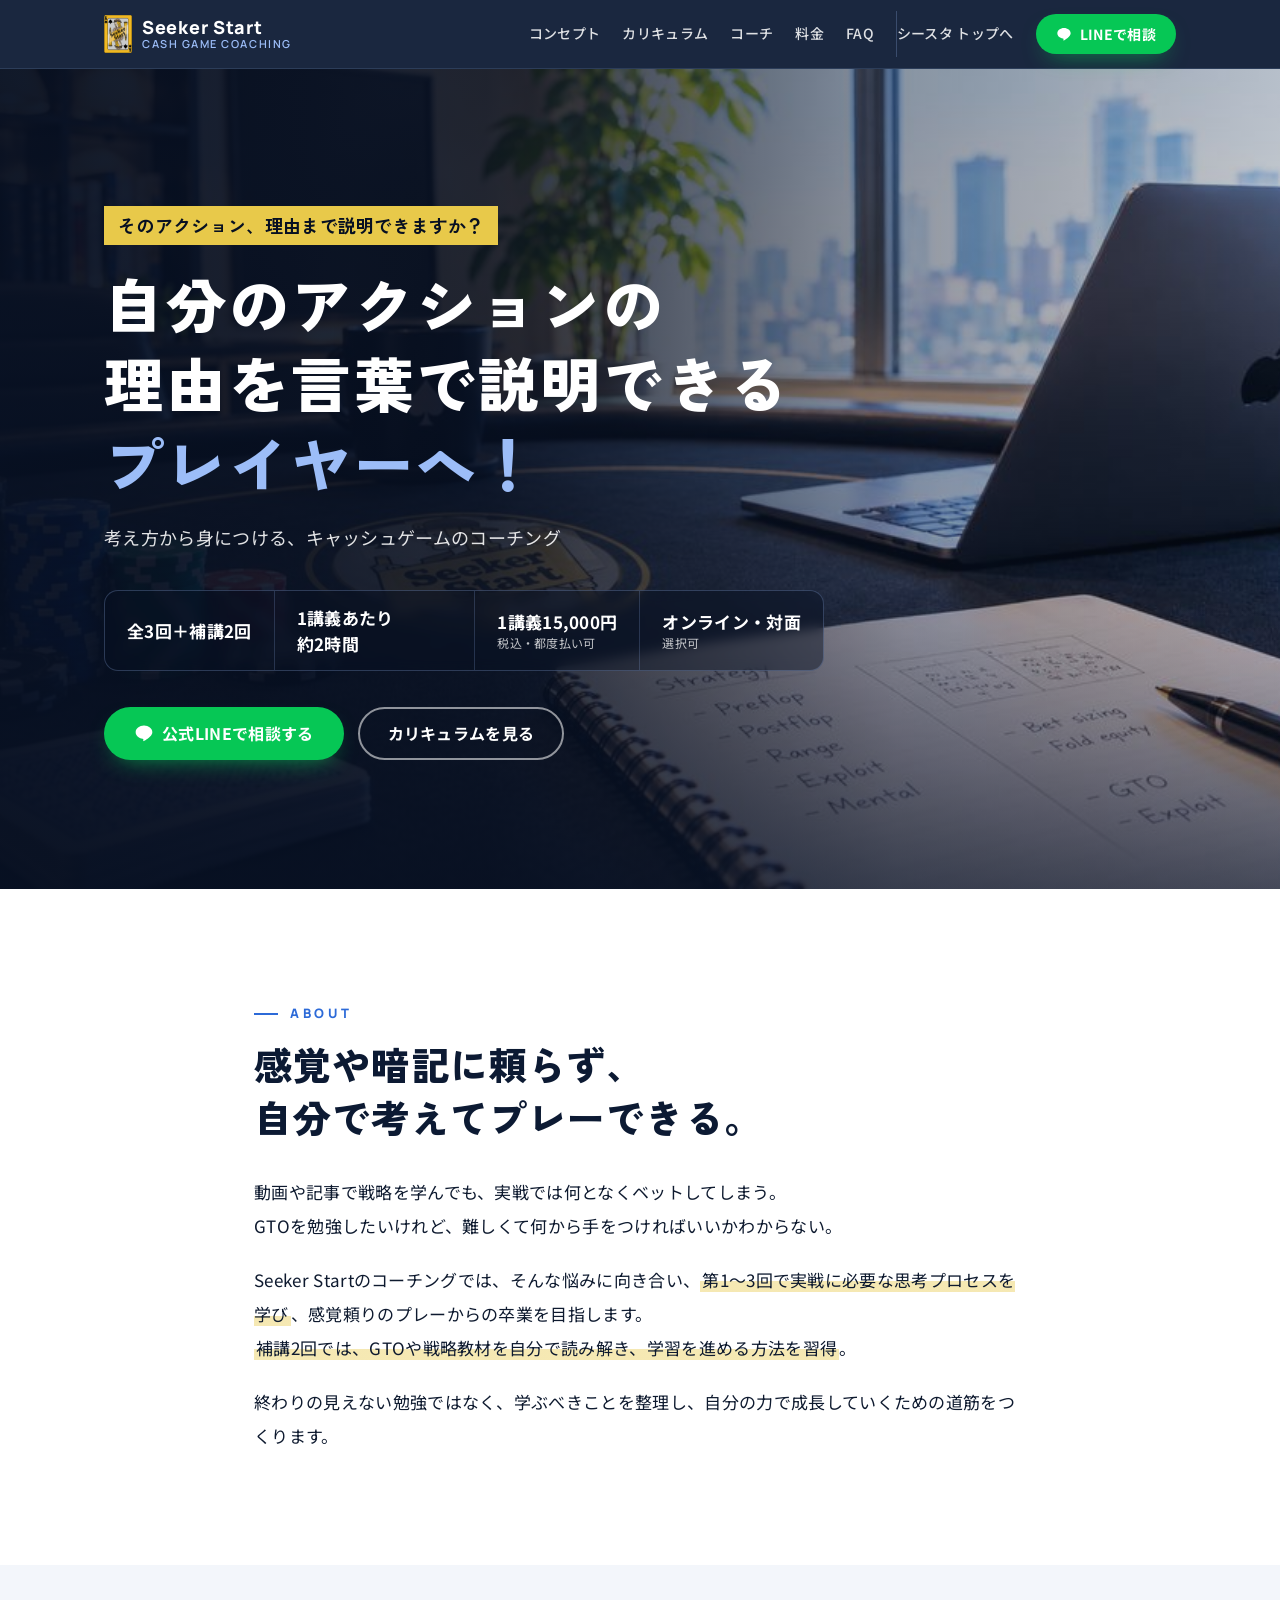
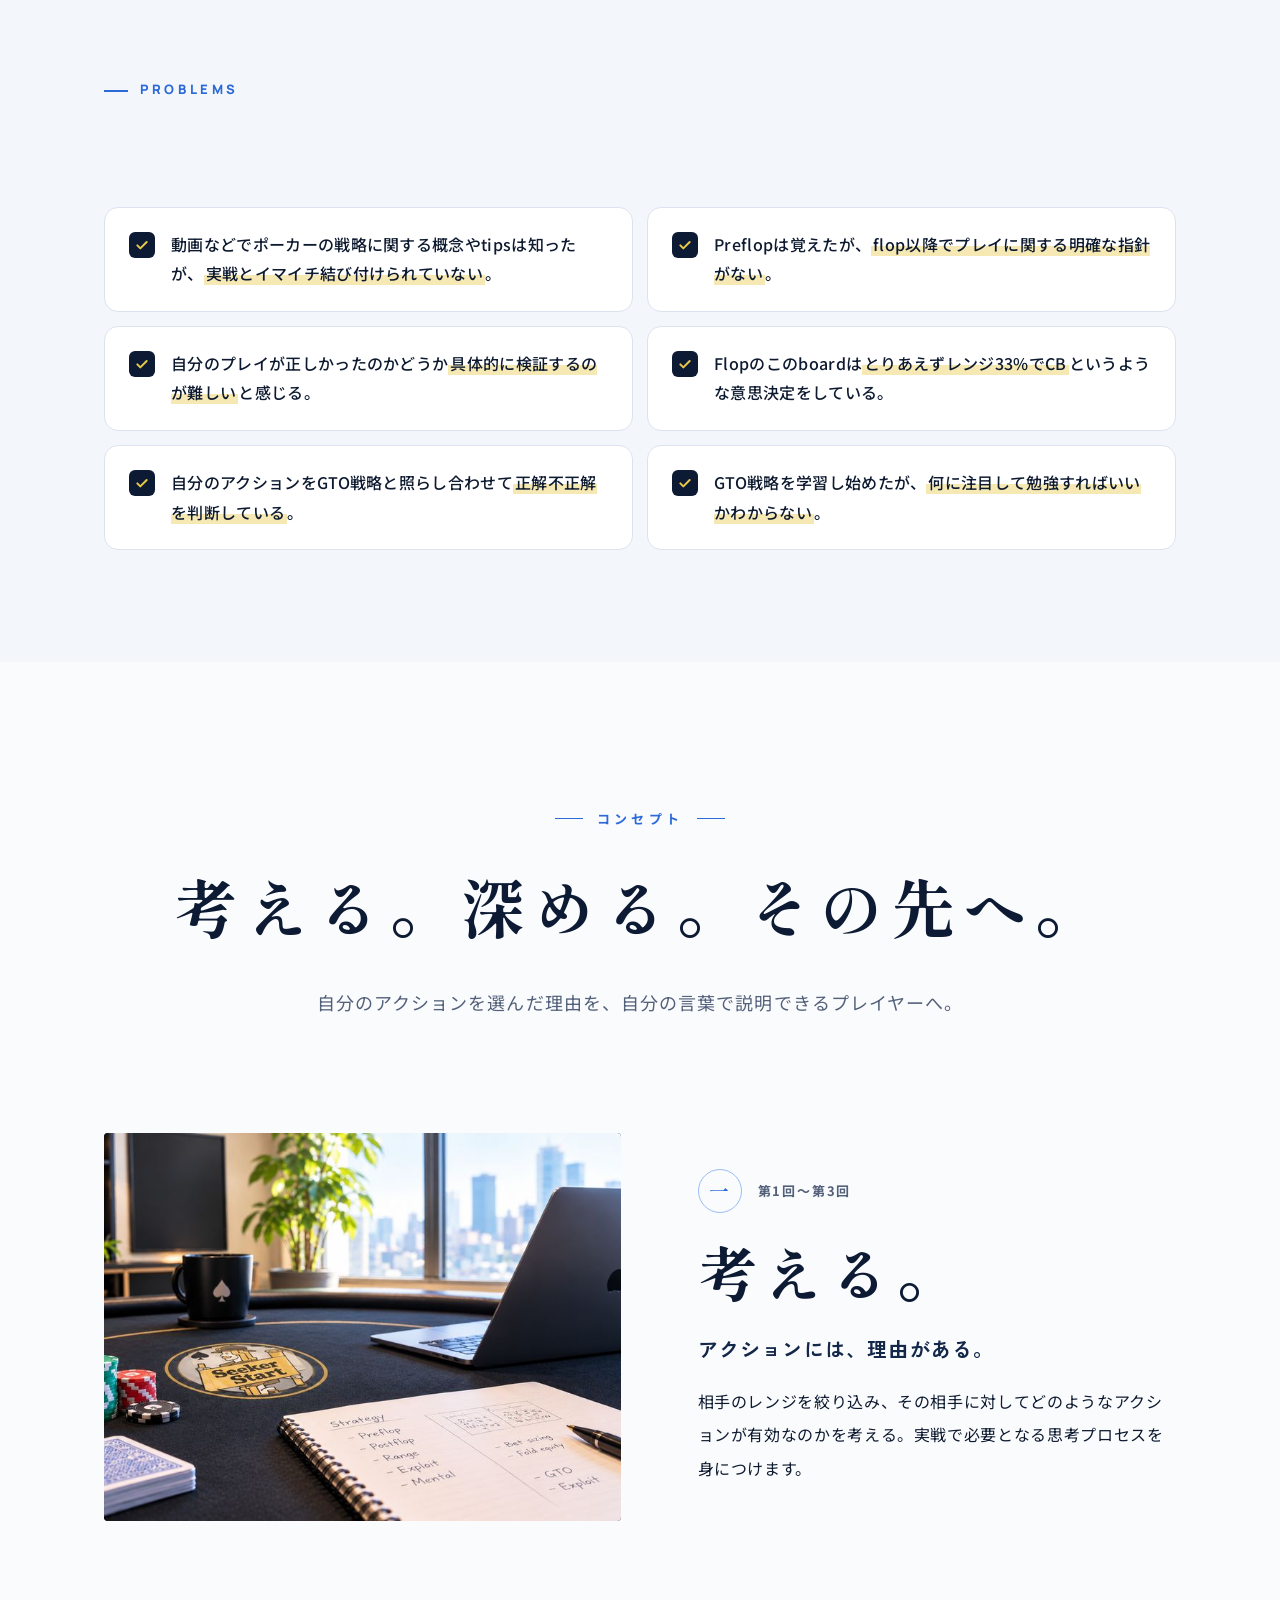
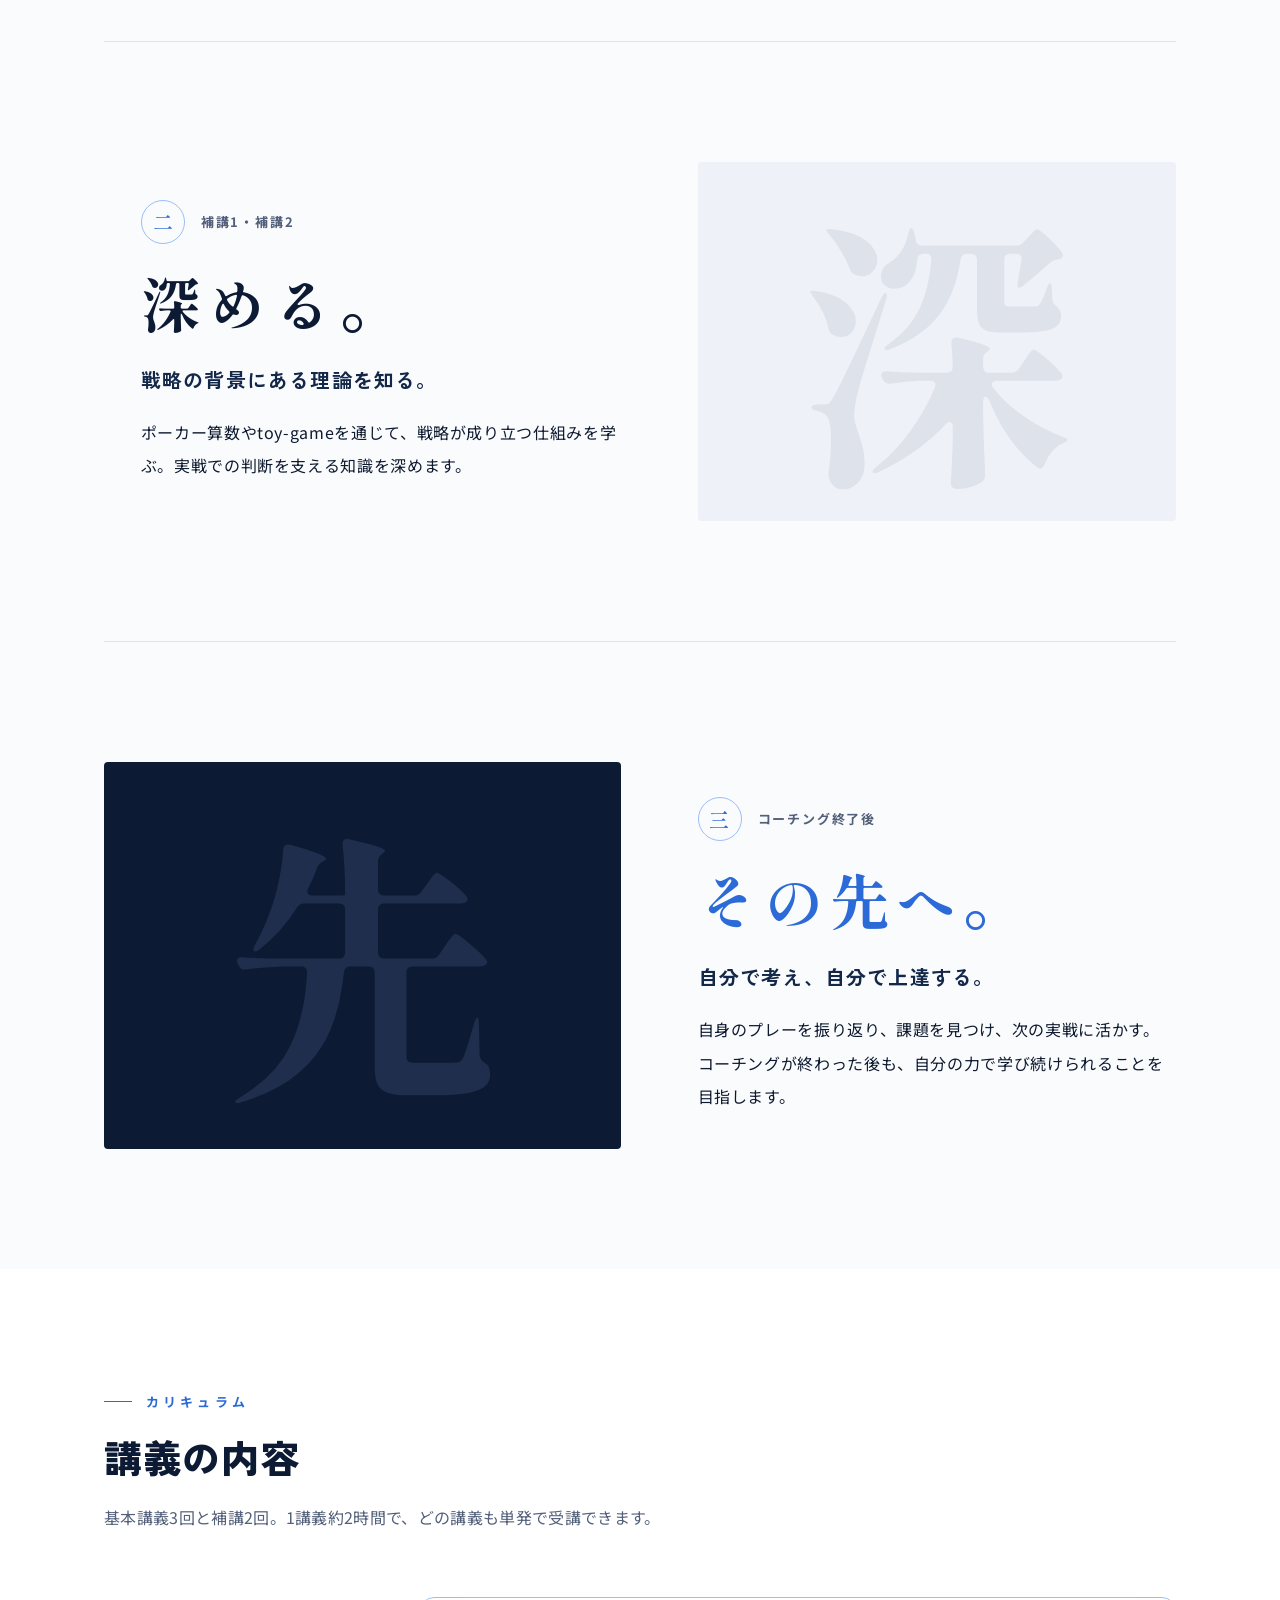
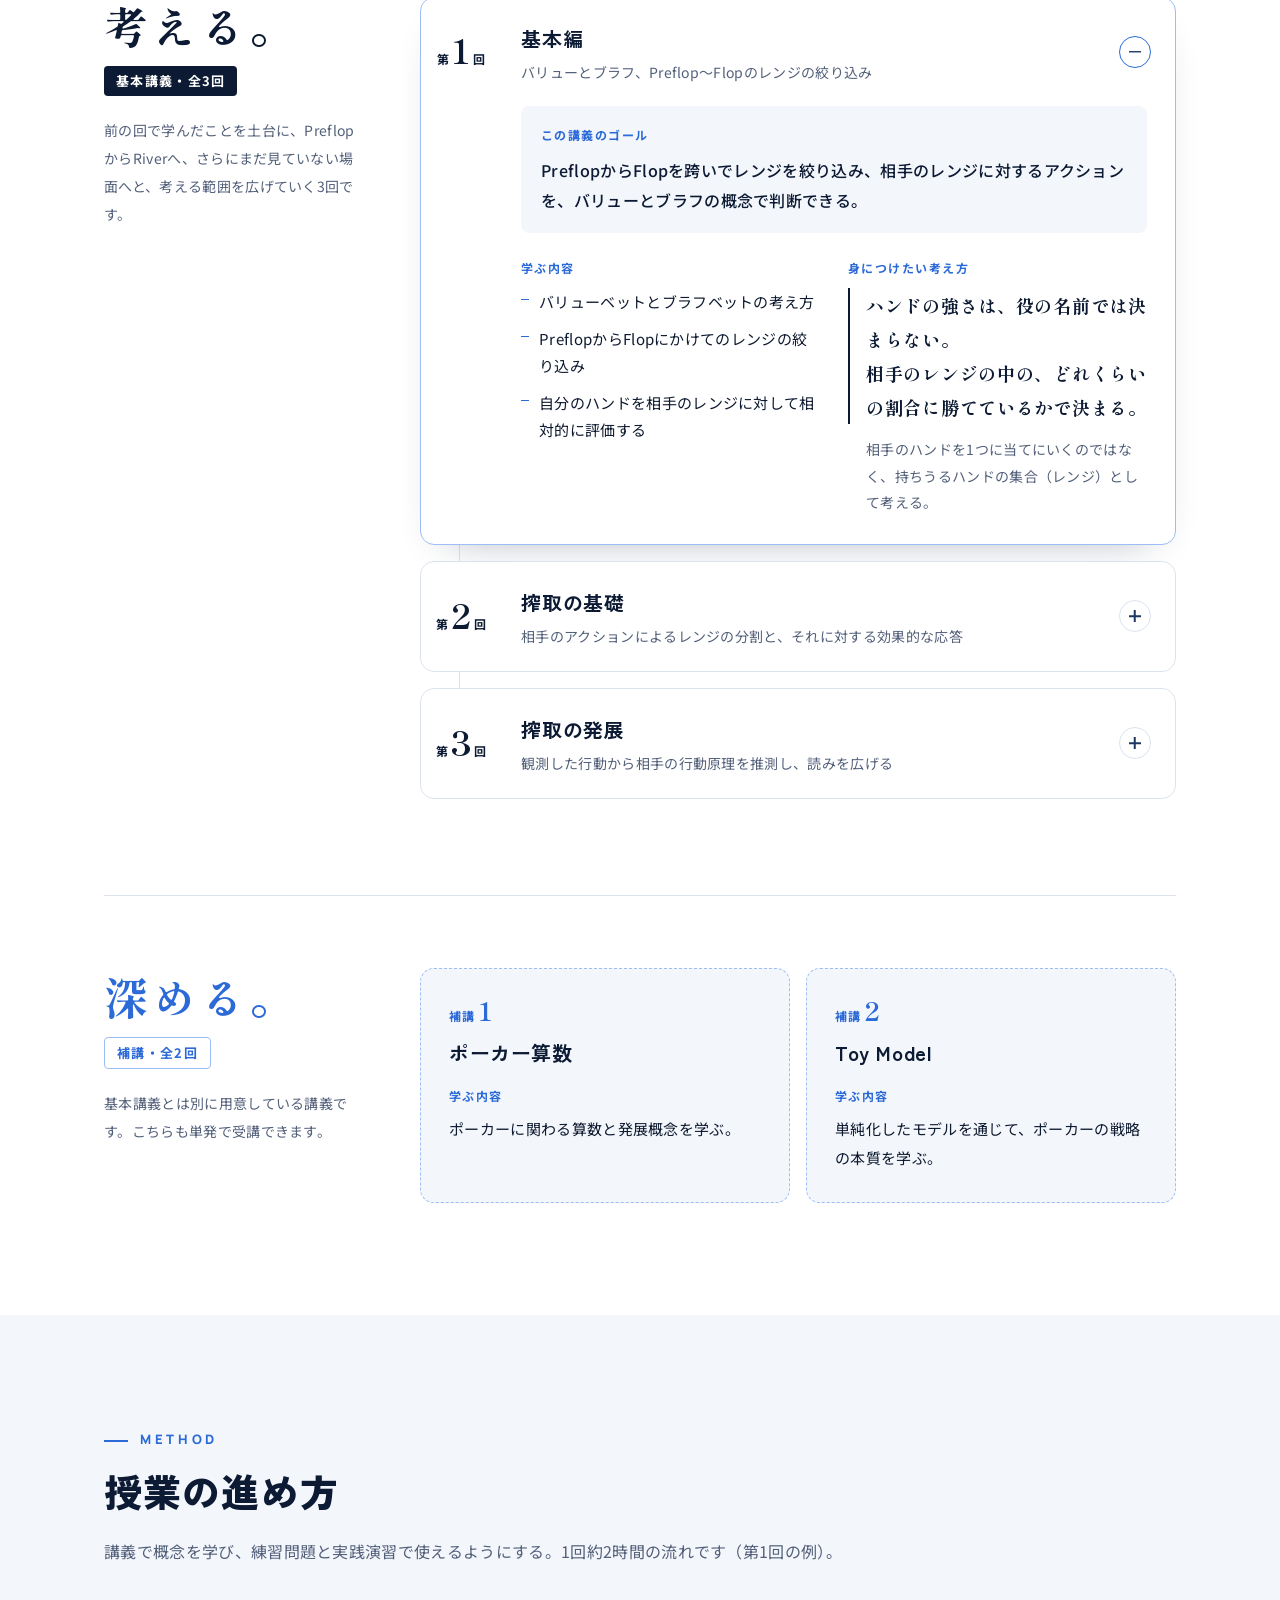
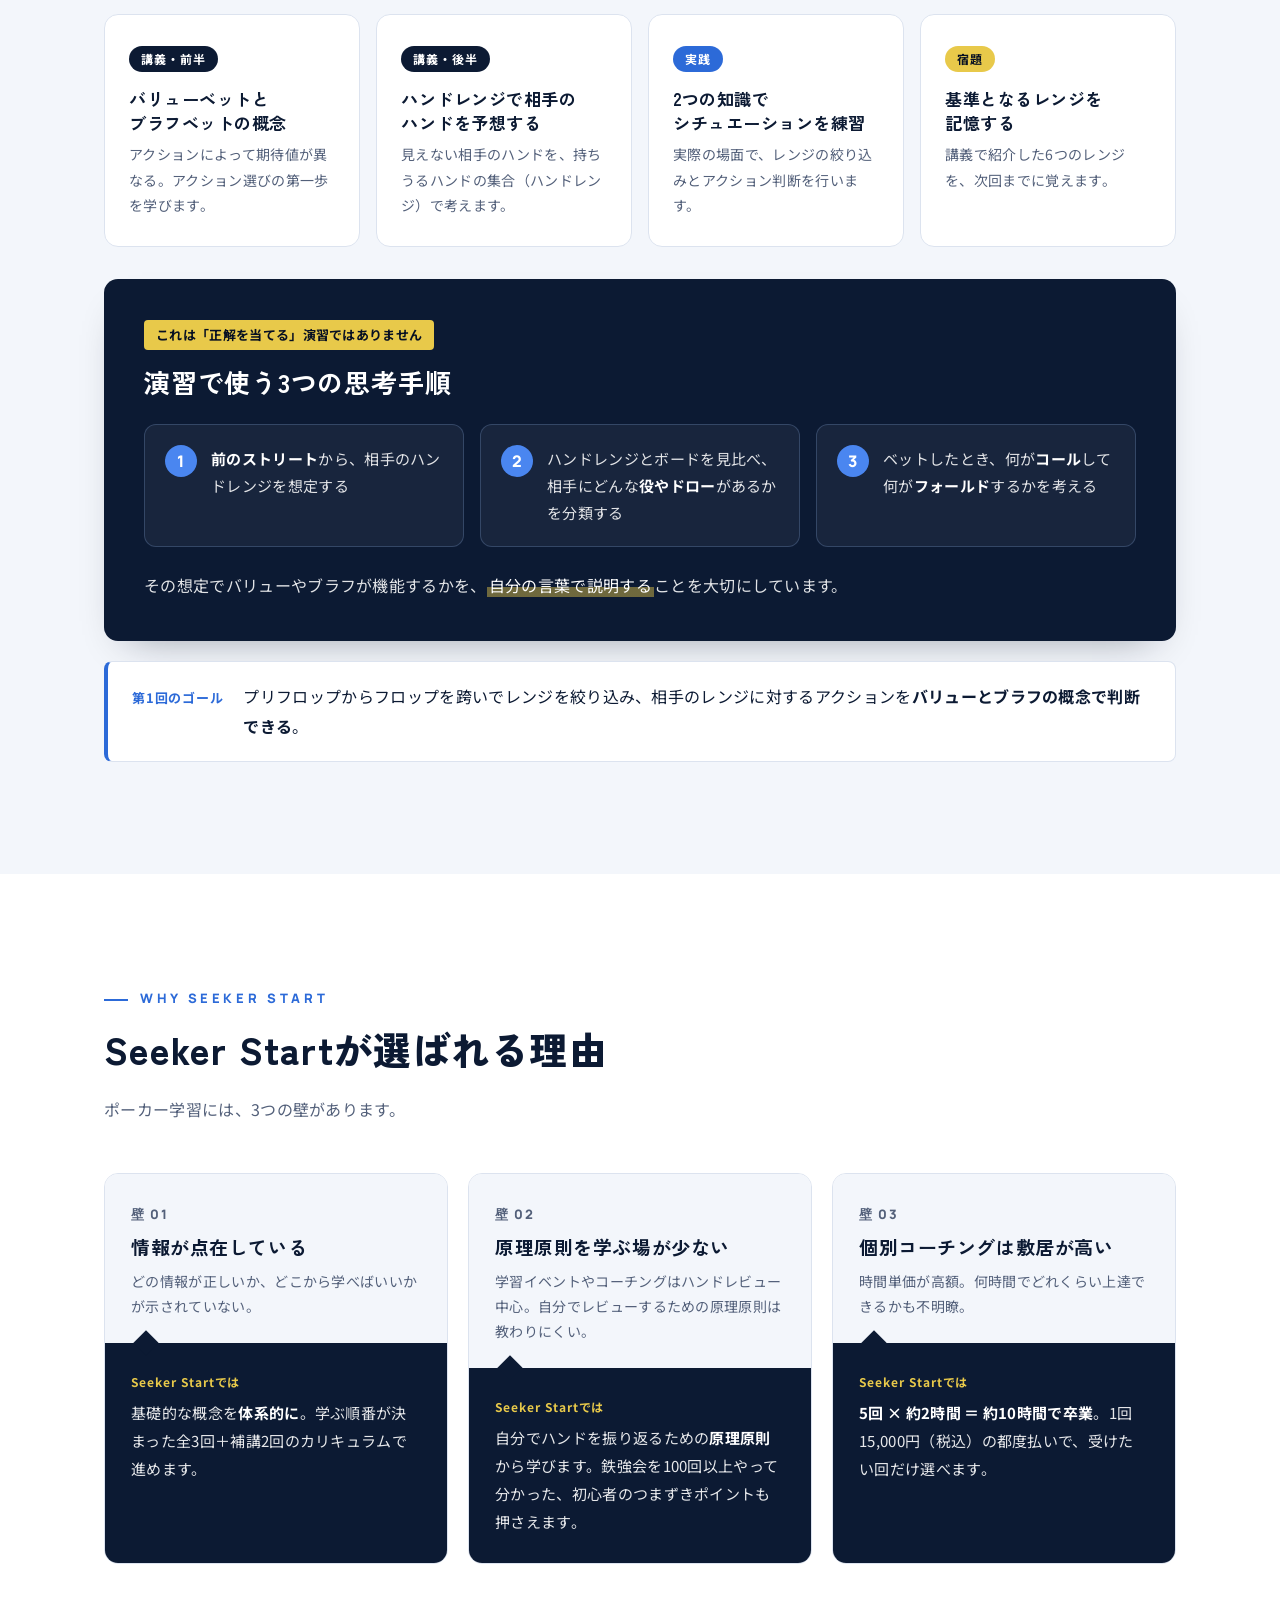
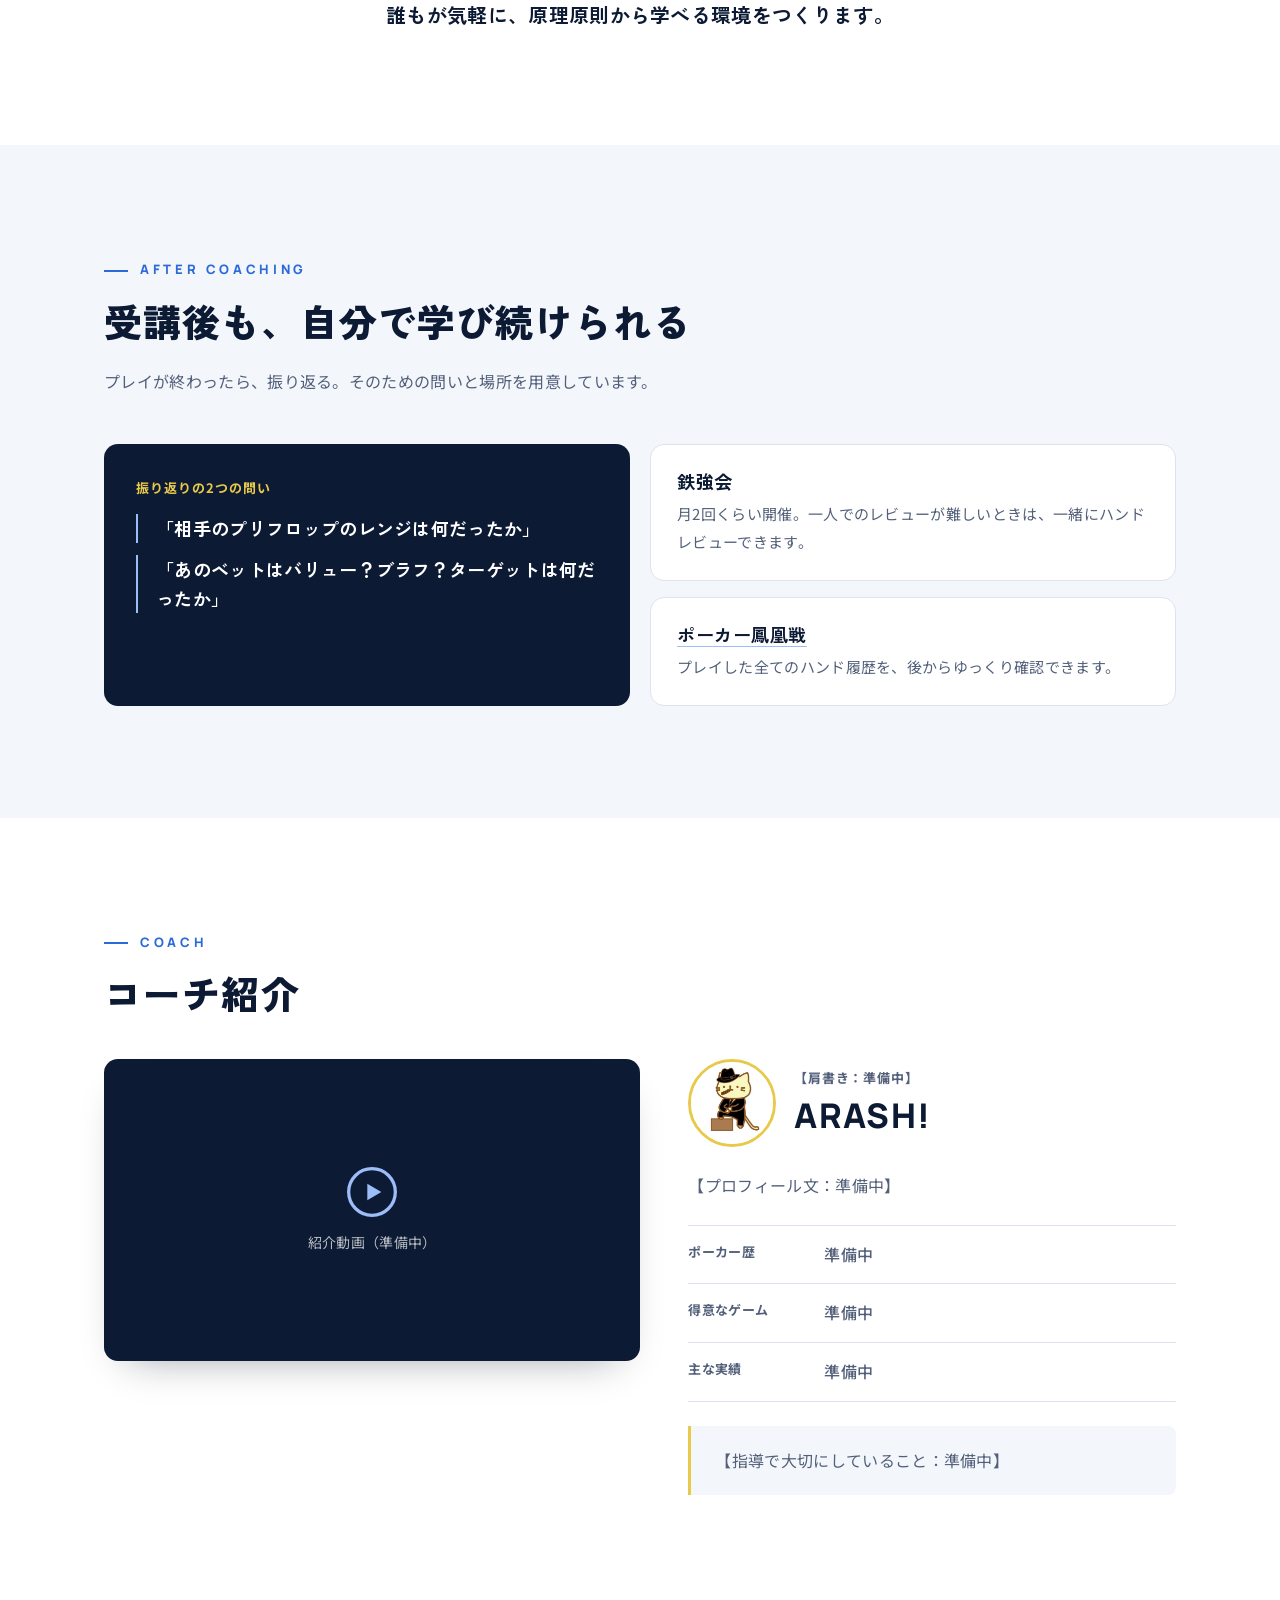
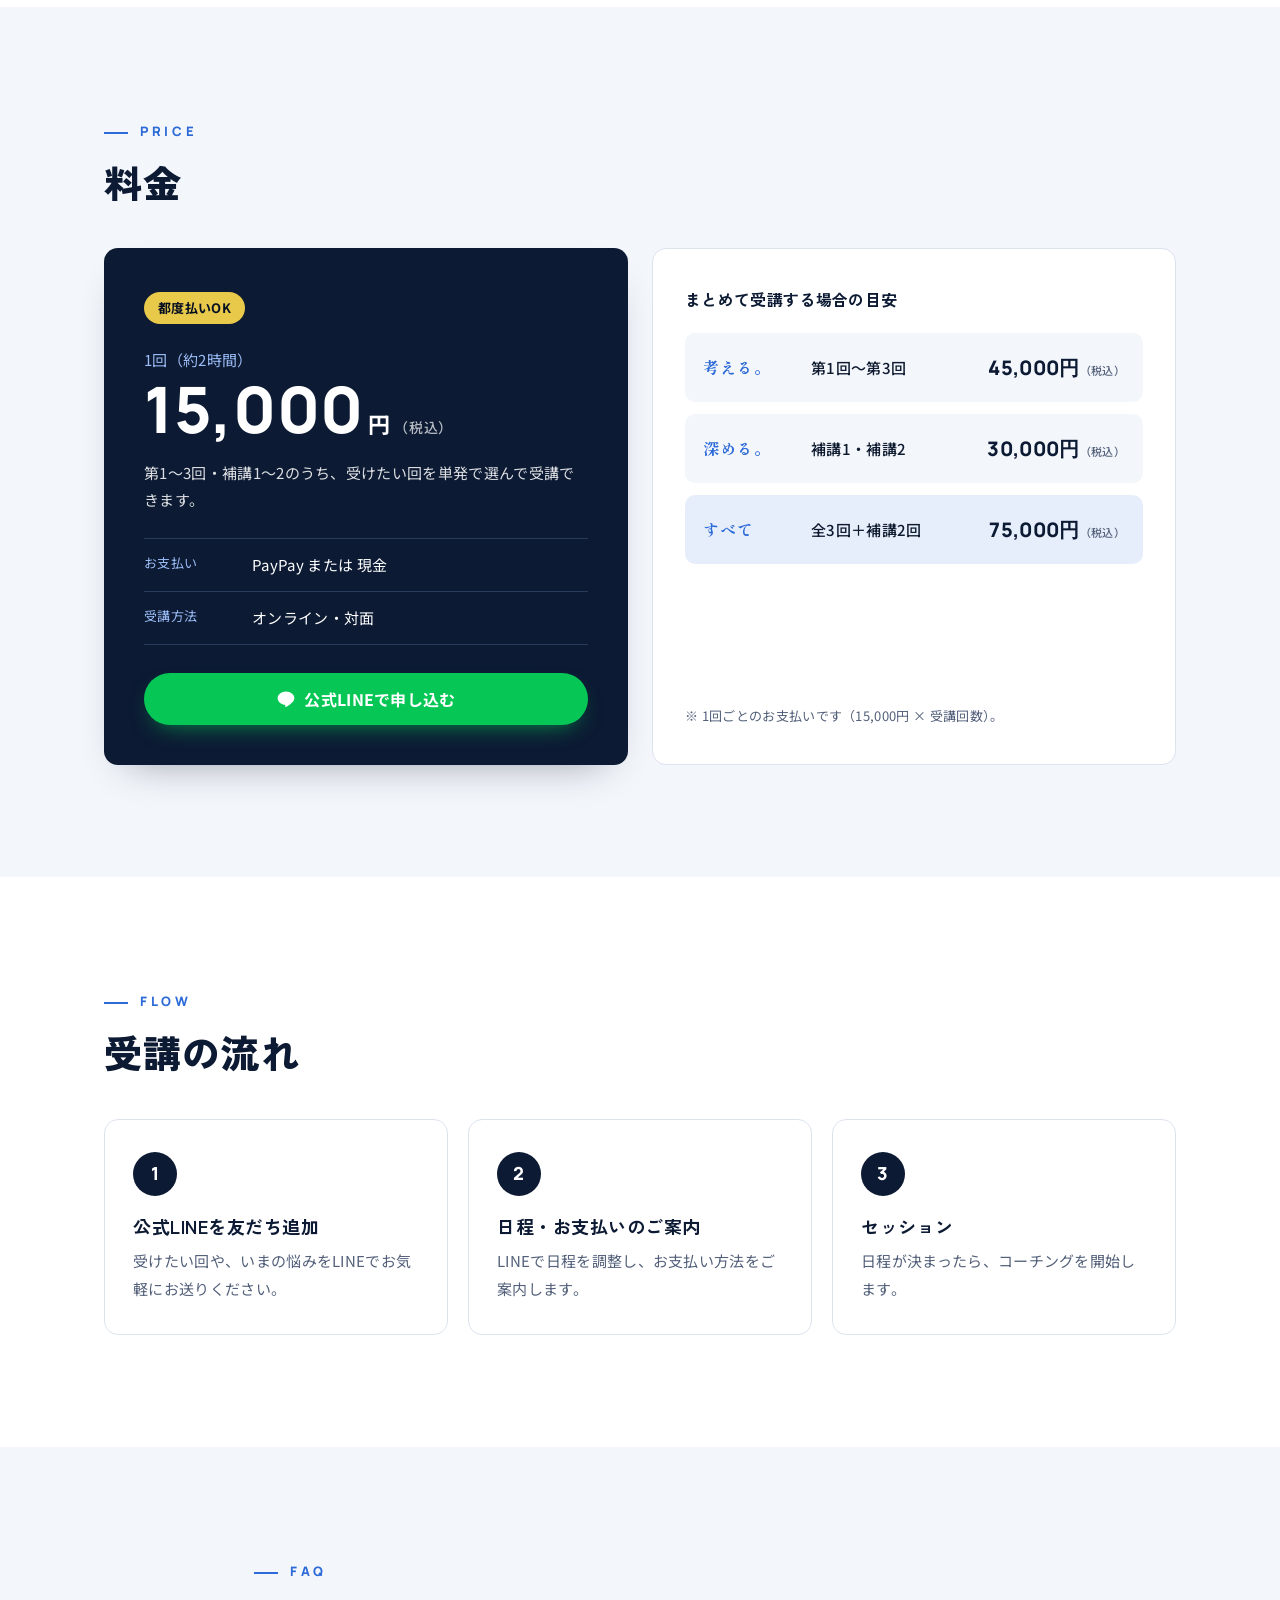
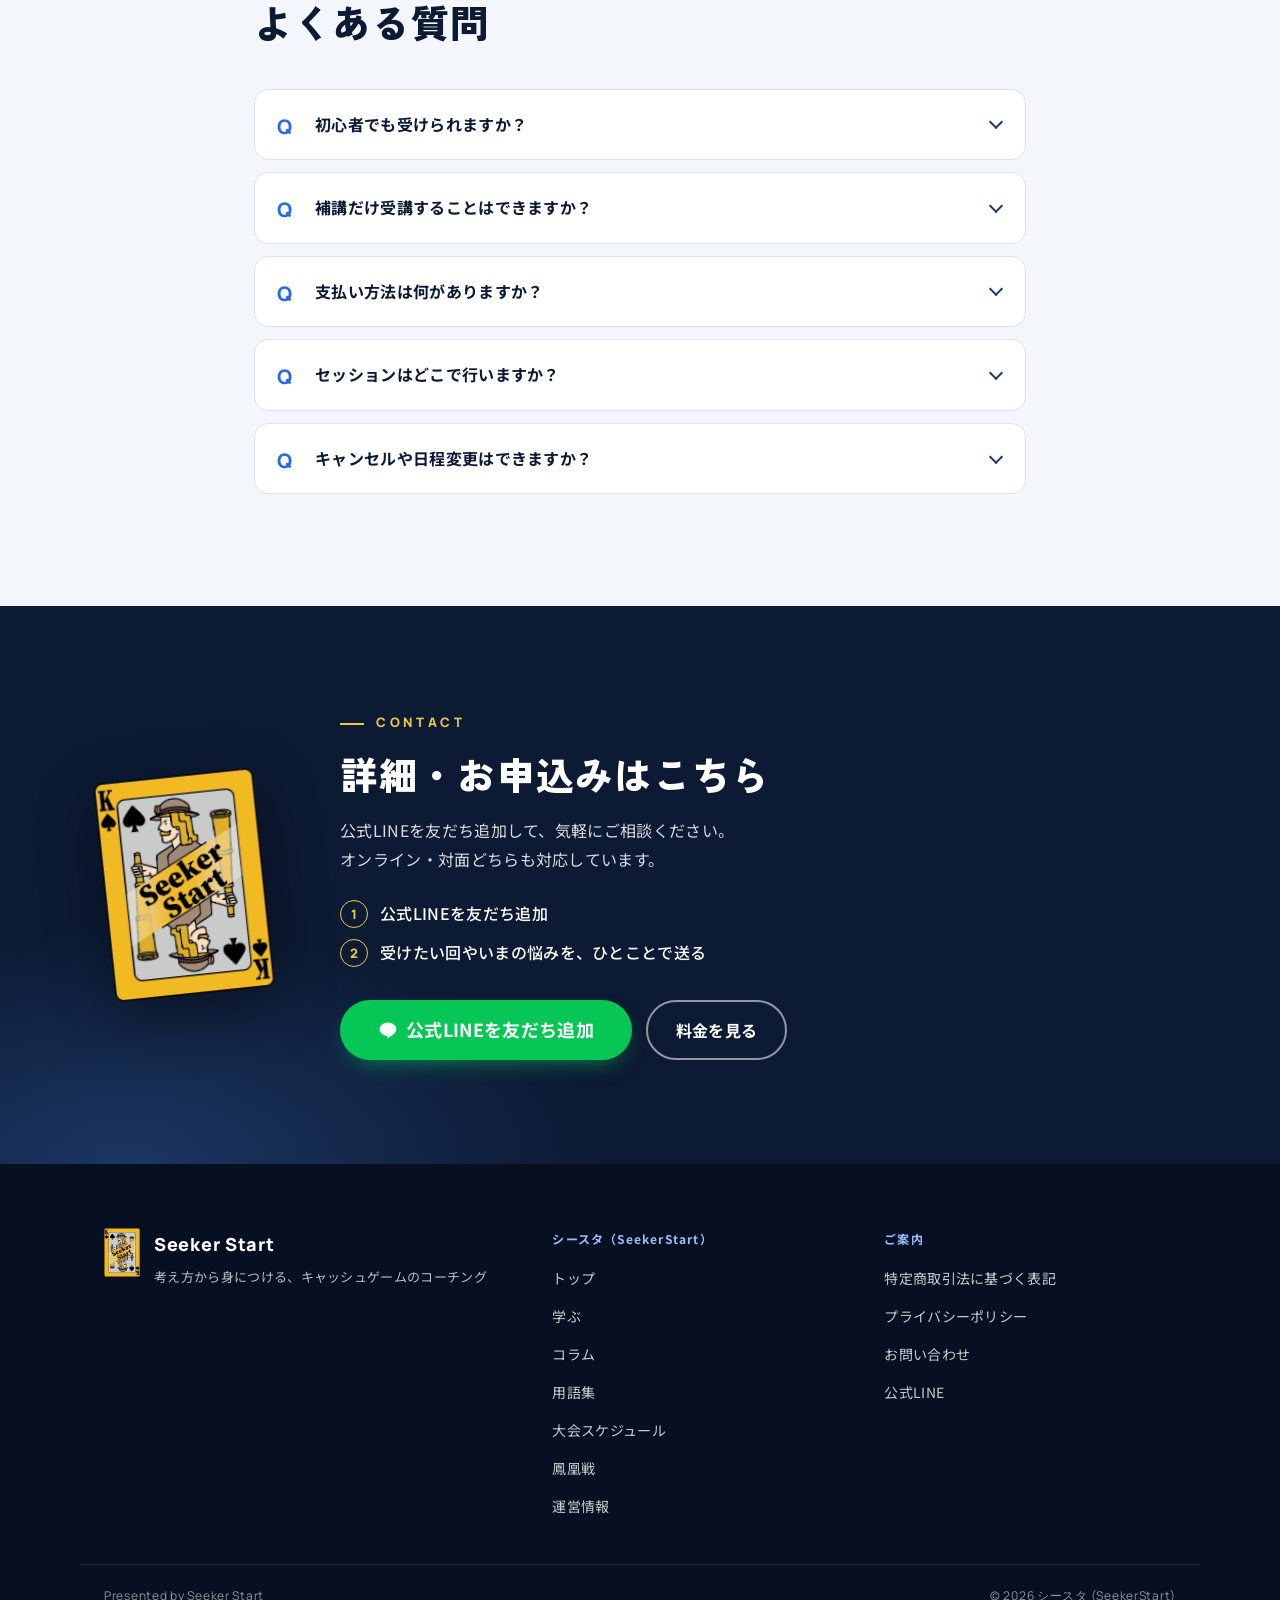
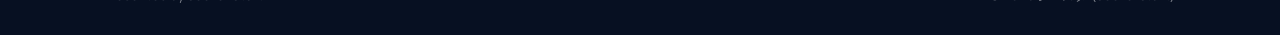
==== commit c5c022f5: "カリキュラム欄を刷新：基本講義3回（開閉式）と補講2回を区別、講義資料に基づく学ぶ内容・考え方を追加 Co-Authored-By: Claude Opus 5.5 <noreply@anthropi" ====
--- a/index.html
+++ b/index.html
@@ -154,61 +154,159 @@
     </div>
   </section>
 
-  <!-- ===== 5. カリキュラム（チラシ「学習テーマ」準拠） ===== -->
-  <section class="section" id="curriculum">
-    <div class="container">
-      <p class="label">CURRICULUM</p>
-      <h2 class="section-title">学習テーマ　全3回＋補講2回</h2>
-      <p class="section-lead">1回約2時間。どの回も単発で選んで受講できます。</p>
-
-      <div class="phase">
-        <div class="phase-head">
-          <p class="phase-en">考える。</p>
-          <p class="phase-ja">第1回〜第3回</p>
-        </div>
-        <ol class="sessions">
-          <li class="session">
-            <p class="session-no">第<span>1</span>回</p>
-            <div><h3>基本編</h3><p>バリューとブラフ、Preflop→Flopのレンジの絞り込み</p></div>
+  <!-- ===== 5. カリキュラム（講義資料 Section1・Section2 に基づく） ===== -->
+  <section class="section curriculum" id="curriculum">
+    <div class="container">
+      <header class="cur-head">
+        <p class="cur-kicker">カリキュラム</p>
+        <h2 class="section-title">講義の内容</h2>
+        <p class="section-lead">基本講義3回と補講2回。1講義約2時間で、どの講義も単発で受講できます。</p>
+      </header>
+
+      <!-- 基本講義 -->
+      <div class="track">
+        <div class="track-side">
+          <p class="track-name">考える。</p>
+          <p class="track-kind">基本講義・全3回</p>
+          <p class="track-note">前の回で学んだことを土台に、PreflopからRiverへ、さらにまだ見ていない場面へと、考える範囲を広げていく3回です。</p>
+        </div>
+
+        <ol class="lectures">
+          <li>
+            <details class="lecture" open>
+              <summary>
+                <span class="lecture-no">第<b>1</b>回</span>
+                <span class="lecture-head">
+                  <span class="lecture-title">基本編</span>
+                  <span class="lecture-sum">バリューとブラフ、Preflop〜Flopのレンジの絞り込み</span>
+                </span>
+                <span class="lecture-toggle" aria-hidden="true"></span>
+              </summary>
+              <div class="lecture-body">
+                <div class="lecture-goal">
+                  <p class="lecture-label">この講義のゴール</p>
+                  <p>PreflopからFlopを跨いでレンジを絞り込み、相手のレンジに対するアクションを、バリューとブラフの概念で判断できる。</p>
+                </div>
+                <div class="lecture-cols">
+                  <div>
+                    <p class="lecture-label">学ぶ内容</p>
+                    <ul class="lecture-list">
+                      <li>バリューベットとブラフベットの考え方</li>
+                      <li>PreflopからFlopにかけてのレンジの絞り込み</li>
+                      <li>自分のハンドを相手のレンジに対して相対的に評価する</li>
+                    </ul>
+                  </div>
+                  <div>
+                    <p class="lecture-label">身につけたい考え方</p>
+                    <p class="lecture-mind">ハンドの強さは、役の名前では決まらない。<br>相手のレンジの中の、どれくらいの割合に勝てているかで決まる。</p>
+                    <p class="lecture-mind-sub">相手のハンドを1つに当てにいくのではなく、持ちうるハンドの集合（レンジ）として考える。</p>
+                  </div>
+                </div>
+              </div>
+            </details>
           </li>
-          <li class="session">
-            <p class="session-no">第<span>2</span>回</p>
-            <div><h3>搾取の基礎</h3><p>Flop→Riverのアクションによるレンジの絞り込み、効果的な応答</p></div>
+
+          <li>
+            <details class="lecture">
+              <summary>
+                <span class="lecture-no">第<b>2</b>回</span>
+                <span class="lecture-head">
+                  <span class="lecture-title">搾取の基礎</span>
+                  <span class="lecture-sum">相手のアクションによるレンジの分割と、それに対する効果的な応答</span>
+                </span>
+                <span class="lecture-toggle" aria-hidden="true"></span>
+              </summary>
+              <div class="lecture-body">
+                <div class="lecture-goal">
+                  <p class="lecture-label">この講義のゴール</p>
+                  <p>相手のレンジと戦略を推定し、それに対して最もEVの高いアクションを選べるようになる。</p>
+                </div>
+                <div class="lecture-cols">
+                  <div>
+                    <p class="lecture-label">学ぶ内容</p>
+                    <ul class="lecture-list">
+                      <li>相手のアクションやベットサイズからレンジを絞り込む</li>
+                      <li>相手の戦略を推定し、それに対する応答を考える</li>
+                      <li>Bet、Check、Fold、Call、Raiseの選択肢を期待値の観点から比較する</li>
+                    </ul>
+                  </div>
+                  <div>
+                    <p class="lecture-label">身につけたい考え方</p>
+                    <p class="lecture-mind">EVは、自分と相手の戦略の組み合わせで決まる。</p>
+                    <p class="lecture-mind-sub">同じハンドでも、相手の戦略が違えば最善のアクションも変わる。</p>
+                  </div>
+                </div>
+                <div class="lecture-process">
+                  <p class="lecture-label">講義で使う、5つの思考プロセス</p>
+                  <ol>
+                    <li>Preflopのレンジを確認する</li>
+                    <li>アクション履歴から現在のレンジを推測する</li>
+                    <li>各ハンドのアクションについて仮説を立てる</li>
+                    <li>自分のアクションに対する応答を予測する</li>
+                    <li>EVを比較して最善のアクションを選ぶ</li>
+                  </ol>
+                </div>
+              </div>
+            </details>
           </li>
-          <li class="session">
-            <p class="session-no">第<span>3</span>回</p>
-            <div><h3>搾取の発展</h3><p>よくあるリークの類型と観測、テルによるレンジの分割</p></div>
+
+          <li>
+            <details class="lecture">
+              <summary>
+                <span class="lecture-no">第<b>3</b>回</span>
+                <span class="lecture-head">
+                  <span class="lecture-title">搾取の発展</span>
+                  <span class="lecture-sum">観測した行動から相手の行動原理を推測し、読みを広げる</span>
+                </span>
+                <span class="lecture-toggle" aria-hidden="true"></span>
+              </summary>
+              <div class="lecture-body">
+                <div class="lecture-goal">
+                  <p class="lecture-label">この講義で目指すこと</p>
+                  <p>観測した行動から相手の行動原理を推測し、まだ見ていない別の場面にまで読みを広げる。</p>
+                </div>
+                <div class="lecture-cols">
+                  <div>
+                    <p class="lecture-label">学ぶ内容</p>
+                    <ul class="lecture-list">
+                      <li>観測した行動から相手の行動原理を推測する</li>
+                      <li>観測していない状況にも読みを広げる</li>
+                      <li>相手の傾向を踏まえた判断につなげる</li>
+                    </ul>
+                  </div>
+                  <div>
+                    <p class="lecture-label">身につけたい考え方</p>
+                    <!-- 要確認：第3回の講義資料が届いたら、資料の言葉に合わせて調整 -->
+                    <p class="lecture-mind">見えた行動の一つひとつを、相手の考え方を知る手がかりとして捉える。</p>
+                  </div>
+                </div>
+              </div>
+            </details>
           </li>
         </ol>
       </div>
 
-      <div class="phase">
-        <div class="phase-head">
-          <p class="phase-en">深める。</p>
-          <p class="phase-ja">補講1・補講2</p>
-        </div>
-        <ol class="sessions">
-          <li class="session">
-            <p class="session-no">補講<span>1</span></p>
-            <div><h3>ポーカー算数</h3><p>ポーカーに関連する算数と発展概念を学ぶ</p></div>
-          </li>
-          <li class="session">
-            <p class="session-no">補講<span>2</span></p>
-            <div><h3>toy-game</h3><p>ポーカーの本質をtoy-gameで学ぶ</p></div>
-          </li>
-        </ol>
-      </div>
-
-      <div class="phase phase-goal">
-        <div class="phase-head">
-          <p class="phase-en">その先へ。</p>
-          <p class="phase-ja">コーチング終了後</p>
-        </div>
-        <ul class="goals">
-          <li>アクションを決定した理由を言語化できる</li>
-          <li>自分で振り返り学習ができる</li>
-          <li>GTOや戦略教材を自分で読み解き、学習を進められる</li>
-        </ul>
+      <!-- 補講 -->
+      <div class="track track-extra">
+        <div class="track-side">
+          <p class="track-name">深める。</p>
+          <p class="track-kind">補講・全2回</p>
+          <p class="track-note">基本講義とは別に用意している講義です。こちらも単発で受講できます。</p>
+        </div>
+        <div class="extras">
+          <article class="extra">
+            <p class="extra-no">補講<b>1</b></p>
+            <h3 class="extra-title">ポーカー算数</h3>
+            <p class="lecture-label">学ぶ内容</p>
+            <p class="extra-text">ポーカーに関わる算数と発展概念を学ぶ。</p>
+          </article>
+          <article class="extra">
+            <p class="extra-no">補講<b>2</b></p>
+            <h3 class="extra-title">Toy Model</h3>
+            <p class="lecture-label">学ぶ内容</p>
+            <p class="extra-text">単純化したモデルを通じて、ポーカーの戦略の本質を学ぶ。</p>
+          </article>
+        </div>
       </div>
     </div>
   </section>
--- a/style.css
+++ b/style.css
@@ -312,43 +312,117 @@
 }
 
 /* ---------- カリキュラム ---------- */
-.phase { display: grid; grid-template-columns: 220px minmax(0, 1fr); gap: 32px; padding: 36px 0; border-top: 1px solid var(--border); }
-.phase:first-of-type { border-top: 0; padding-top: 0; }
-.phase-en { font-family: var(--font-mincho); font-weight: 700; font-size: 30px; letter-spacing: .1em; color: var(--navy-900); line-height: 1.4; }
-.phase-goal .phase-en { color: var(--blue-600); }
-.phase-ja { font-size: 14px; color: var(--muted); }
-.sessions { list-style: none; margin: 0; padding: 0; display: grid; gap: 14px; }
-.session {
-  display: grid; grid-template-columns: 88px minmax(0, 1fr); gap: 20px; align-items: center;
-  background: #fff; border: 1px solid var(--border); border-radius: var(--radius);
-  padding: 20px 24px; box-shadow: 0 1px 0 rgba(14,26,47,.02);
-}
-.session-no {
-  display: flex; align-items: baseline; justify-content: center; gap: 2px;
-  background: var(--navy-900); color: #fff; border-radius: 10px; padding: 10px 0;
-  font-size: 13px; font-weight: 700;
-}
-.session-no span { font-family: var(--font-en); font-size: 26px; font-weight: 800; line-height: 1; }
-.session h3 { margin: 0 0 2px; font-size: 18px; color: var(--navy-900); }
-.session div p { color: var(--muted); font-size: 15px; line-height: 1.75; }
-.phase:nth-of-type(2) .session-no { background: var(--blue-600); }
-.goals { list-style: none; margin: 0; padding: 0; display: grid; gap: 12px; }
-.goals li {
-  position: relative; padding: 18px 24px 18px 56px;
-  background: var(--navy-900); color: #fff; border-radius: var(--radius); font-weight: 500;
-}
-.goals li::before {
-  content: ""; position: absolute; left: 22px; top: 50%; width: 18px; height: 18px; transform: translateY(-50%);
-  background: no-repeat center/contain url("data:image/svg+xml,%3Csvg xmlns='http://www.w3.org/2000/svg' viewBox='0 0 24 24' fill='none' stroke='%23E8C94A' stroke-width='3' stroke-linecap='round' stroke-linejoin='round'%3E%3Cpath d='M5 12.5l4.5 4.5L19 7.5'/%3E%3C/svg%3E");
-}
-@media (max-width: 760px) {
-  .phase { grid-template-columns: 1fr; gap: 16px; padding: 28px 0; }
-  .phase-head { display: flex; align-items: baseline; gap: 12px; }
-  .session { grid-template-columns: 64px minmax(0, 1fr); gap: 14px; padding: 16px; }
-  .session-no { flex-direction: column; align-items: center; padding: 8px 0; font-size: 11px; }
-  .session-no span { font-size: 22px; }
-  .session h3 { font-size: 16px; }
-  .session div p { font-size: 14px; }
+.cur-head { margin-bottom: 64px; }
+.cur-kicker {
+  display: inline-flex; align-items: center; gap: 14px; margin-bottom: 16px;
+  font-size: 13px; font-weight: 700; letter-spacing: .32em; color: var(--blue-600);
+}
+.cur-kicker::before { content: ""; width: 28px; height: 1px; background: currentColor; }
+
+.track { display: grid; grid-template-columns: 260px minmax(0, 1fr); gap: 56px; align-items: start; }
+.track-side { position: sticky; top: calc(var(--header-h) + 32px); }
+.track-name {
+  font-family: var(--font-mincho); font-weight: 700; color: var(--navy-900);
+  font-size: clamp(34px, 3.6vw, 44px); line-height: 1.3; letter-spacing: .1em;
+}
+.track-kind {
+  display: inline-block; margin-top: 12px; padding: 3px 12px; border-radius: 4px;
+  background: var(--navy-900); color: #fff; font-size: 13px; font-weight: 700; letter-spacing: .1em;
+}
+.track-note { margin-top: 20px; color: var(--muted); font-size: 14px; line-height: 2; }
+
+/* 基本講義：縦のライン＋開閉できる講義 */
+.lectures { list-style: none; margin: 0; padding: 0; position: relative; }
+.lectures::before {
+  content: ""; position: absolute; left: 39px; top: 40px; bottom: 40px; width: 1px; background: var(--border);
+}
+.lectures > li + li { margin-top: 16px; }
+.lecture { position: relative; background: #fff; border: 1px solid var(--border); border-radius: var(--radius); transition: border-color .2s ease, box-shadow .2s ease; }
+.lecture[open] { border-color: var(--blue-300); box-shadow: 0 18px 40px -28px rgba(19, 39, 73, .45); }
+.lecture summary {
+  list-style: none; cursor: pointer; display: grid; grid-template-columns: 80px minmax(0, 1fr) 32px;
+  gap: 20px; align-items: center; padding: 22px 24px 22px 0; min-height: 44px;
+}
+.lecture summary::-webkit-details-marker { display: none; }
+.lecture-no {
+  position: relative; z-index: 1; justify-self: center;
+  display: inline-flex; align-items: baseline; gap: 1px;
+  font-size: 12px; font-weight: 700; color: var(--navy-900);
+  background: #fff; padding: 6px 4px;
+}
+.lecture-no b { font-family: var(--font-mincho); font-size: 34px; line-height: 1; color: var(--navy-900); margin: 0 1px; }
+.lecture-head { display: flex; flex-direction: column; gap: 4px; min-width: 0; }
+.lecture-title { font-family: var(--font-head); font-weight: 700; font-size: 20px; color: var(--navy-900); letter-spacing: .04em; }
+.lecture-sum { font-size: 14px; color: var(--muted); line-height: 1.7; }
+.lecture-toggle { position: relative; width: 32px; height: 32px; border-radius: 50%; border: 1px solid var(--border); }
+.lecture-toggle::before, .lecture-toggle::after {
+  content: ""; position: absolute; left: 50%; top: 50%; width: 12px; height: 1.5px; background: var(--navy-700);
+  transform: translate(-50%, -50%); transition: transform .2s ease;
+}
+.lecture-toggle::after { transform: translate(-50%, -50%) rotate(90deg); }
+.lecture[open] .lecture-toggle { border-color: var(--blue-600); }
+.lecture[open] .lecture-toggle::after { transform: translate(-50%, -50%) rotate(0deg); }
+.lecture summary:hover .lecture-title { color: var(--blue-600); }
+
+.lecture-body { padding: 0 28px 28px 100px; display: grid; gap: 24px; }
+.lecture-label { font-size: 12px; font-weight: 700; letter-spacing: .12em; color: var(--blue-600); margin-bottom: 8px; }
+.lecture-goal { padding: 18px 20px; background: var(--bg-tint); border-radius: var(--radius-sm); }
+.lecture-goal p:not(.lecture-label) { color: var(--navy-900); font-weight: 500; line-height: 1.9; }
+.lecture-cols { display: grid; grid-template-columns: minmax(0, 1fr) minmax(0, 1fr); gap: 28px; }
+.lecture-list { list-style: none; margin: 0; padding: 0; display: grid; gap: 10px; }
+.lecture-list li { position: relative; padding-left: 18px; font-size: 15px; line-height: 1.8; }
+.lecture-list li::before { content: ""; position: absolute; left: 0; top: .75em; width: 8px; height: 1.5px; background: var(--blue-600); }
+.lecture-mind {
+  font-family: var(--font-mincho); font-weight: 700; color: var(--navy-900);
+  font-size: 18px; line-height: 1.9; letter-spacing: .04em;
+  padding-left: 16px; border-left: 2px solid var(--navy-900);
+}
+.lecture-mind-sub { margin-top: 12px; padding-left: 18px; color: var(--muted); font-size: 14px; line-height: 1.9; }
+.lecture-process ol { list-style: none; margin: 0; padding: 0; display: grid; grid-template-columns: repeat(5, minmax(0, 1fr)); gap: 8px; counter-reset: step; }
+.lecture-process li {
+  counter-increment: step; position: relative; padding: 14px 12px 14px; border-top: 2px solid var(--navy-900);
+  font-size: 13px; line-height: 1.7; color: var(--text); background: var(--bg-tint);
+}
+.lecture-process li::before {
+  content: counter(step); display: block; margin-bottom: 4px;
+  font-family: var(--font-mincho); font-weight: 700; font-size: 18px; color: var(--blue-600); line-height: 1;
+}
+
+/* 補講：基本講義と区別した、控えめなトーン */
+.track-extra { margin-top: 96px; padding-top: 72px; border-top: 1px solid var(--border); }
+.track-extra .track-name { color: var(--blue-600); }
+.track-extra .track-kind { background: transparent; color: var(--blue-600); border: 1px solid var(--blue-300); }
+.extras { display: grid; grid-template-columns: repeat(2, minmax(0, 1fr)); gap: 16px; }
+.extra { padding: 28px 28px 30px; background: var(--bg-tint); border-radius: var(--radius); border: 1px dashed var(--blue-300); }
+.extra-no { display: inline-flex; align-items: baseline; gap: 2px; font-size: 12px; font-weight: 700; color: var(--blue-600); letter-spacing: .06em; }
+.extra-no b { font-family: var(--font-mincho); font-size: 26px; line-height: 1; margin-left: 2px; }
+.extra-title { margin: 10px 0 18px; font-size: 20px; color: var(--navy-900); }
+.extra-text { font-size: 15px; line-height: 1.9; }
+
+@media (max-width: 960px) {
+  .track { grid-template-columns: 1fr; gap: 28px; }
+  .track-side { position: static; }
+  .track-name { display: inline; margin-right: 12px; }
+  .track-kind { vertical-align: middle; margin-top: 0; }
+  .track-note { margin-top: 12px; }
+  .lecture-process ol { grid-template-columns: 1fr; }
+  .lecture-process li { display: flex; gap: 12px; align-items: baseline; border-top: 0; border-left: 2px solid var(--navy-900); }
+  .lecture-process li::before { margin: 0; }
+}
+@media (max-width: 680px) {
+  .cur-head { margin-bottom: 40px; }
+  .lectures::before { left: 31px; }
+  .lecture summary { grid-template-columns: 64px minmax(0, 1fr) 28px; gap: 12px; padding: 18px 16px 18px 0; }
+  .lecture-no b { font-size: 28px; }
+  .lecture-title { font-size: 18px; }
+  .lecture-sum { font-size: 13px; }
+  .lecture-toggle { width: 28px; height: 28px; }
+  .lecture-body { padding: 0 18px 22px 18px; gap: 20px; }
+  .lecture-cols { grid-template-columns: 1fr; gap: 22px; }
+  .lecture-mind { font-size: 17px; }
+  .extras { grid-template-columns: 1fr; }
+  .extra { padding: 24px 20px; }
+  .track-extra { margin-top: 64px; padding-top: 56px; }
 }
 
 /* ---------- 授業の進め方 ---------- */
